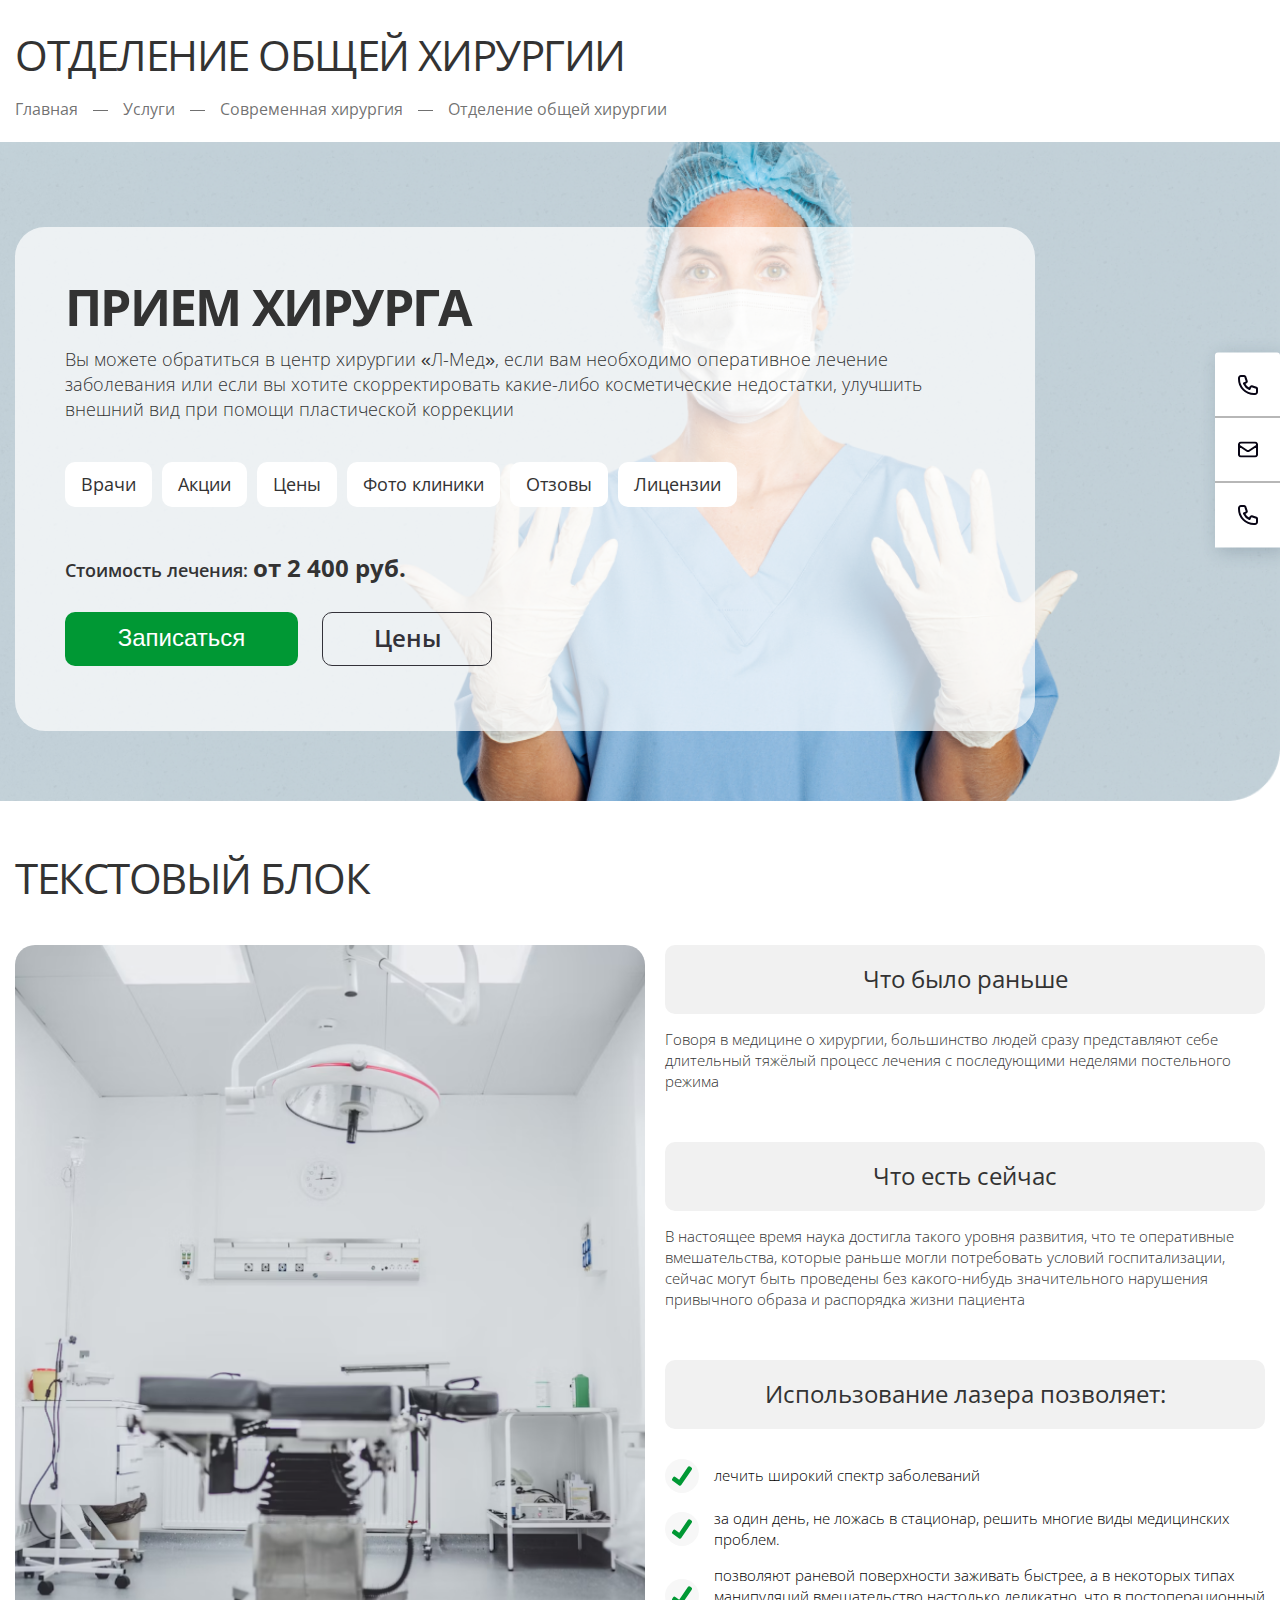
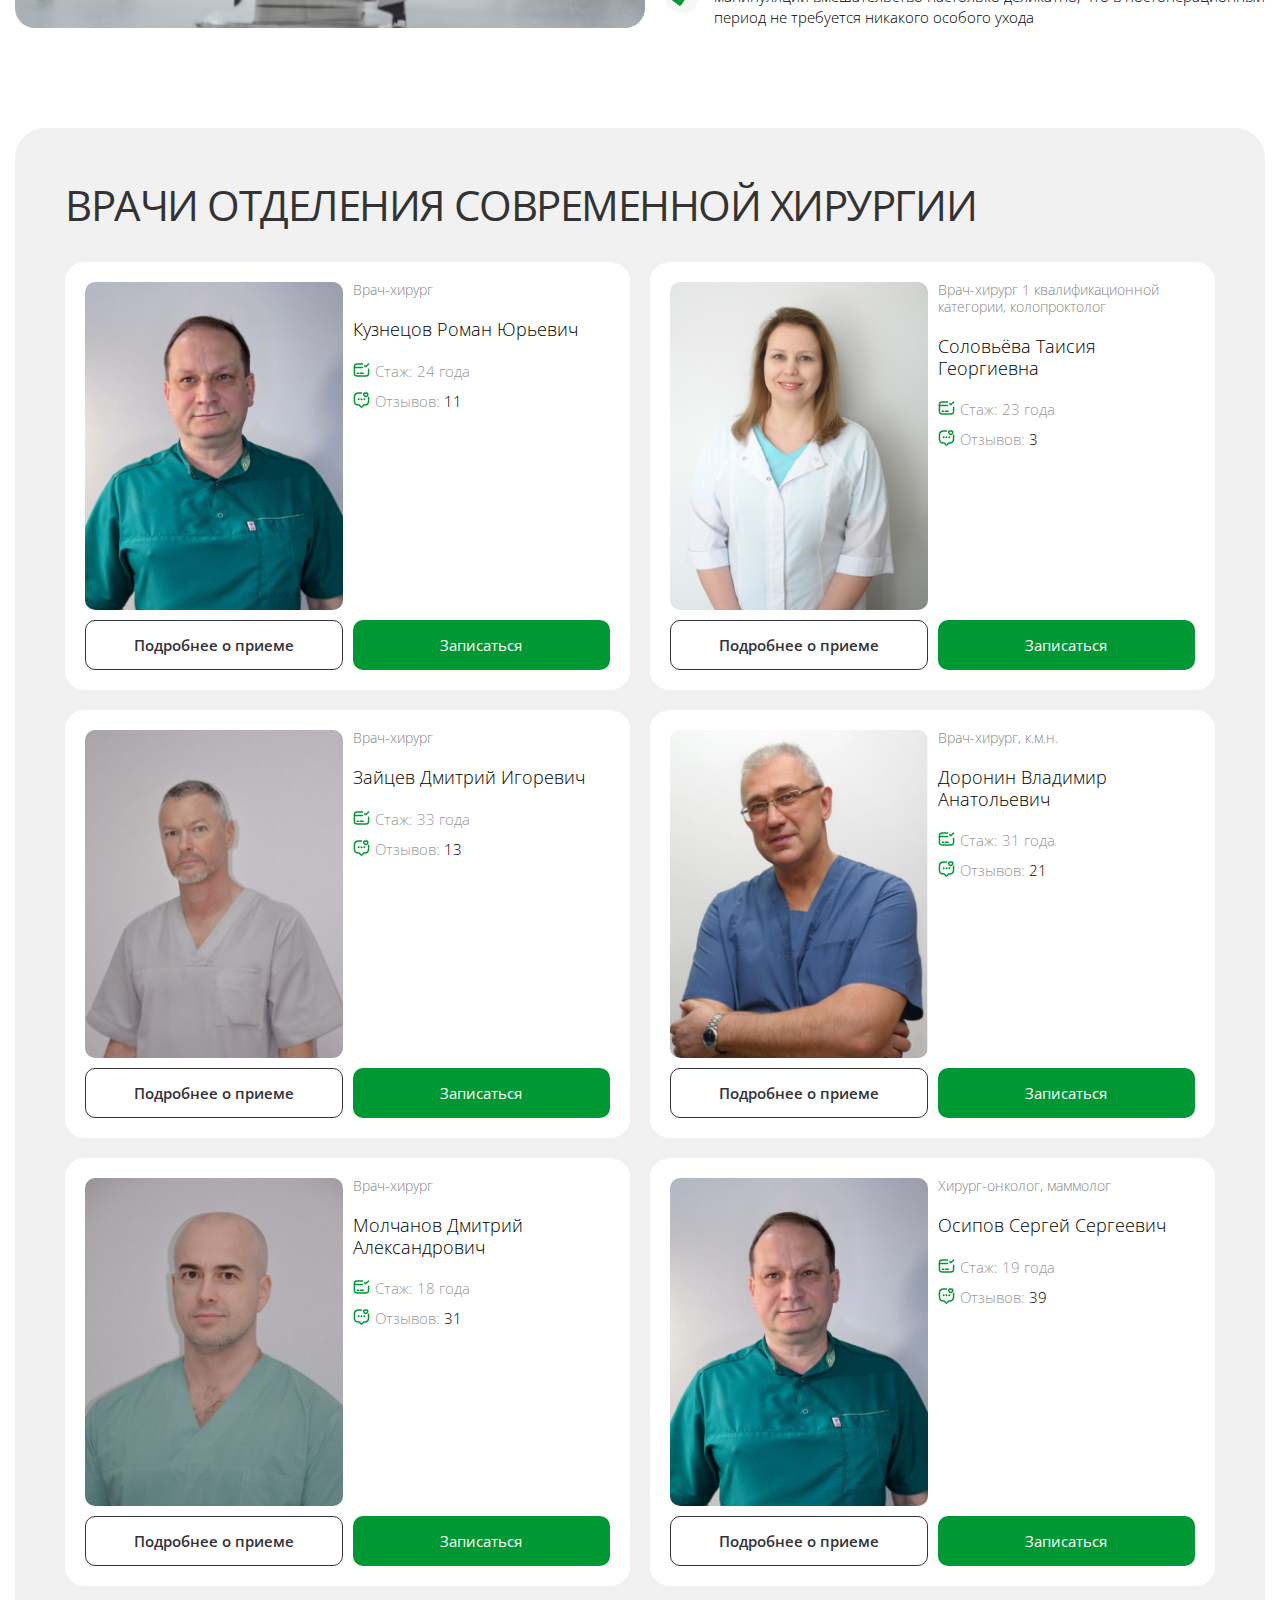
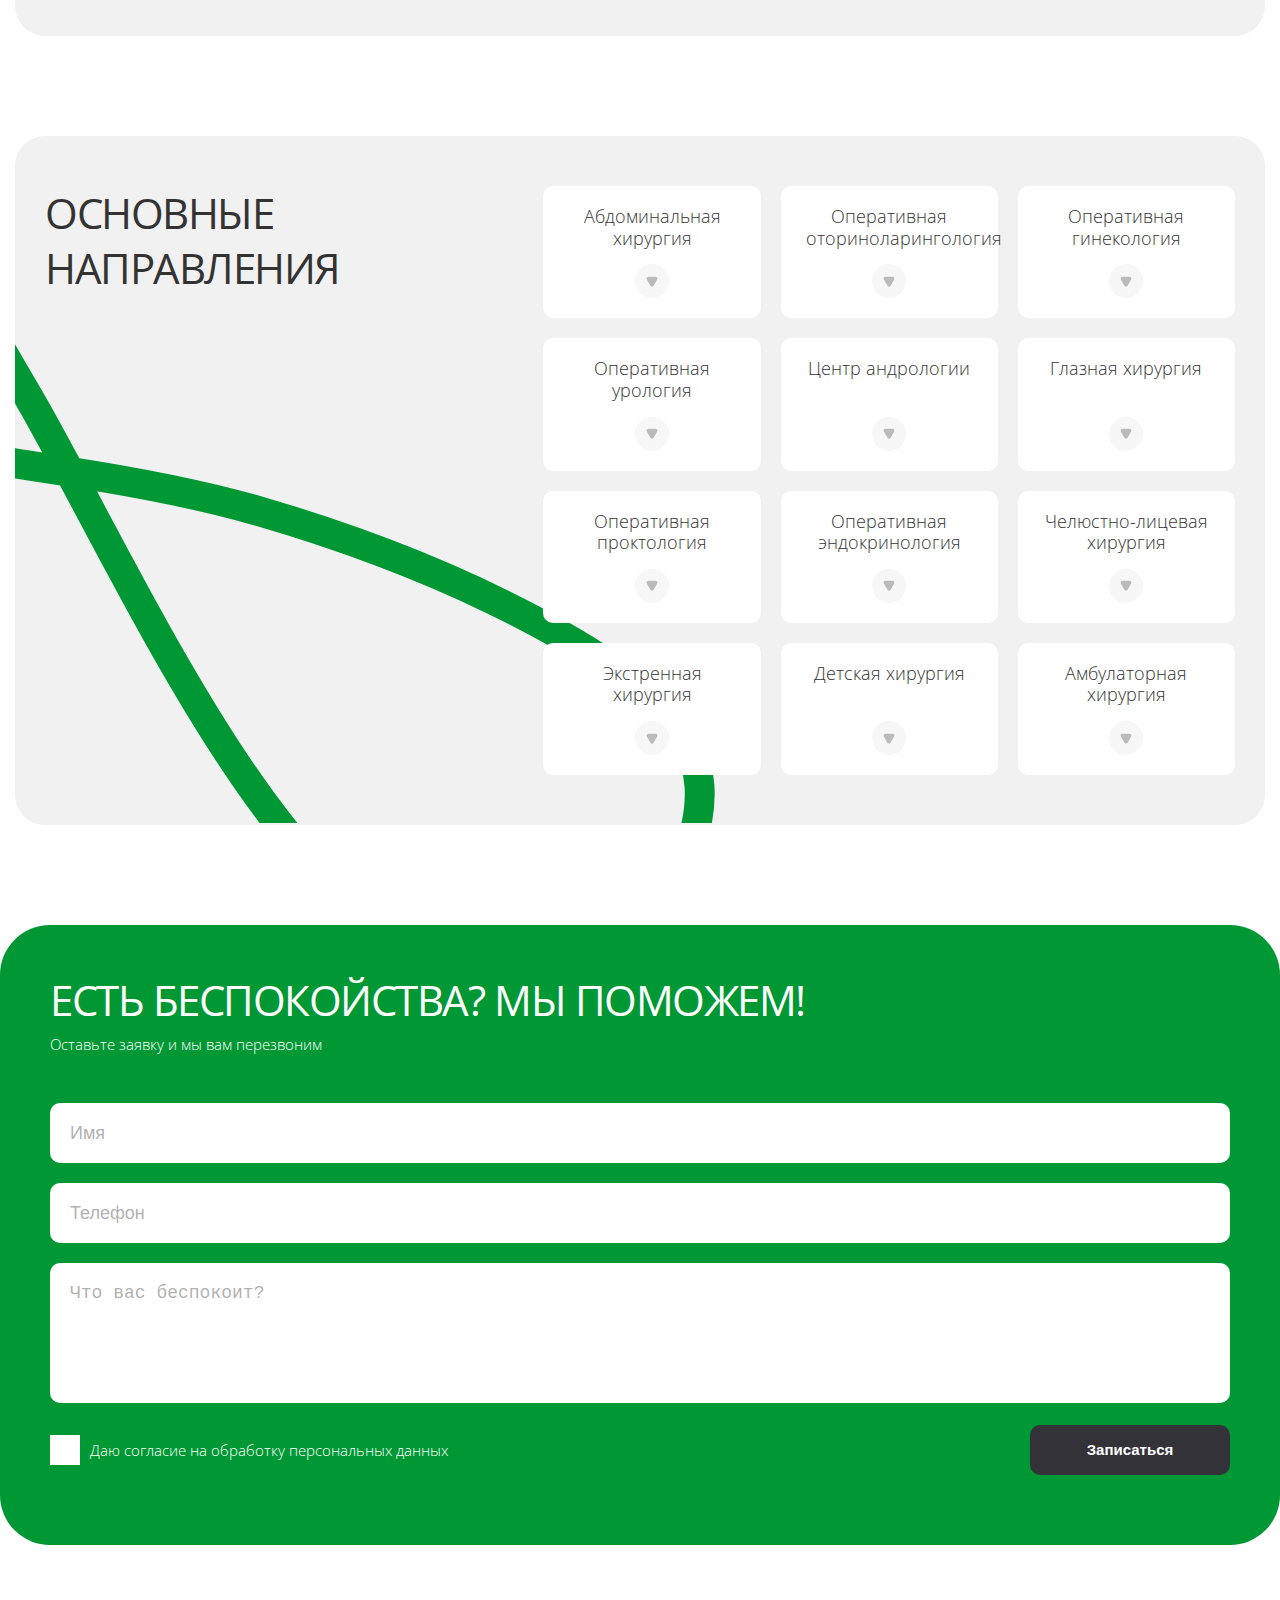
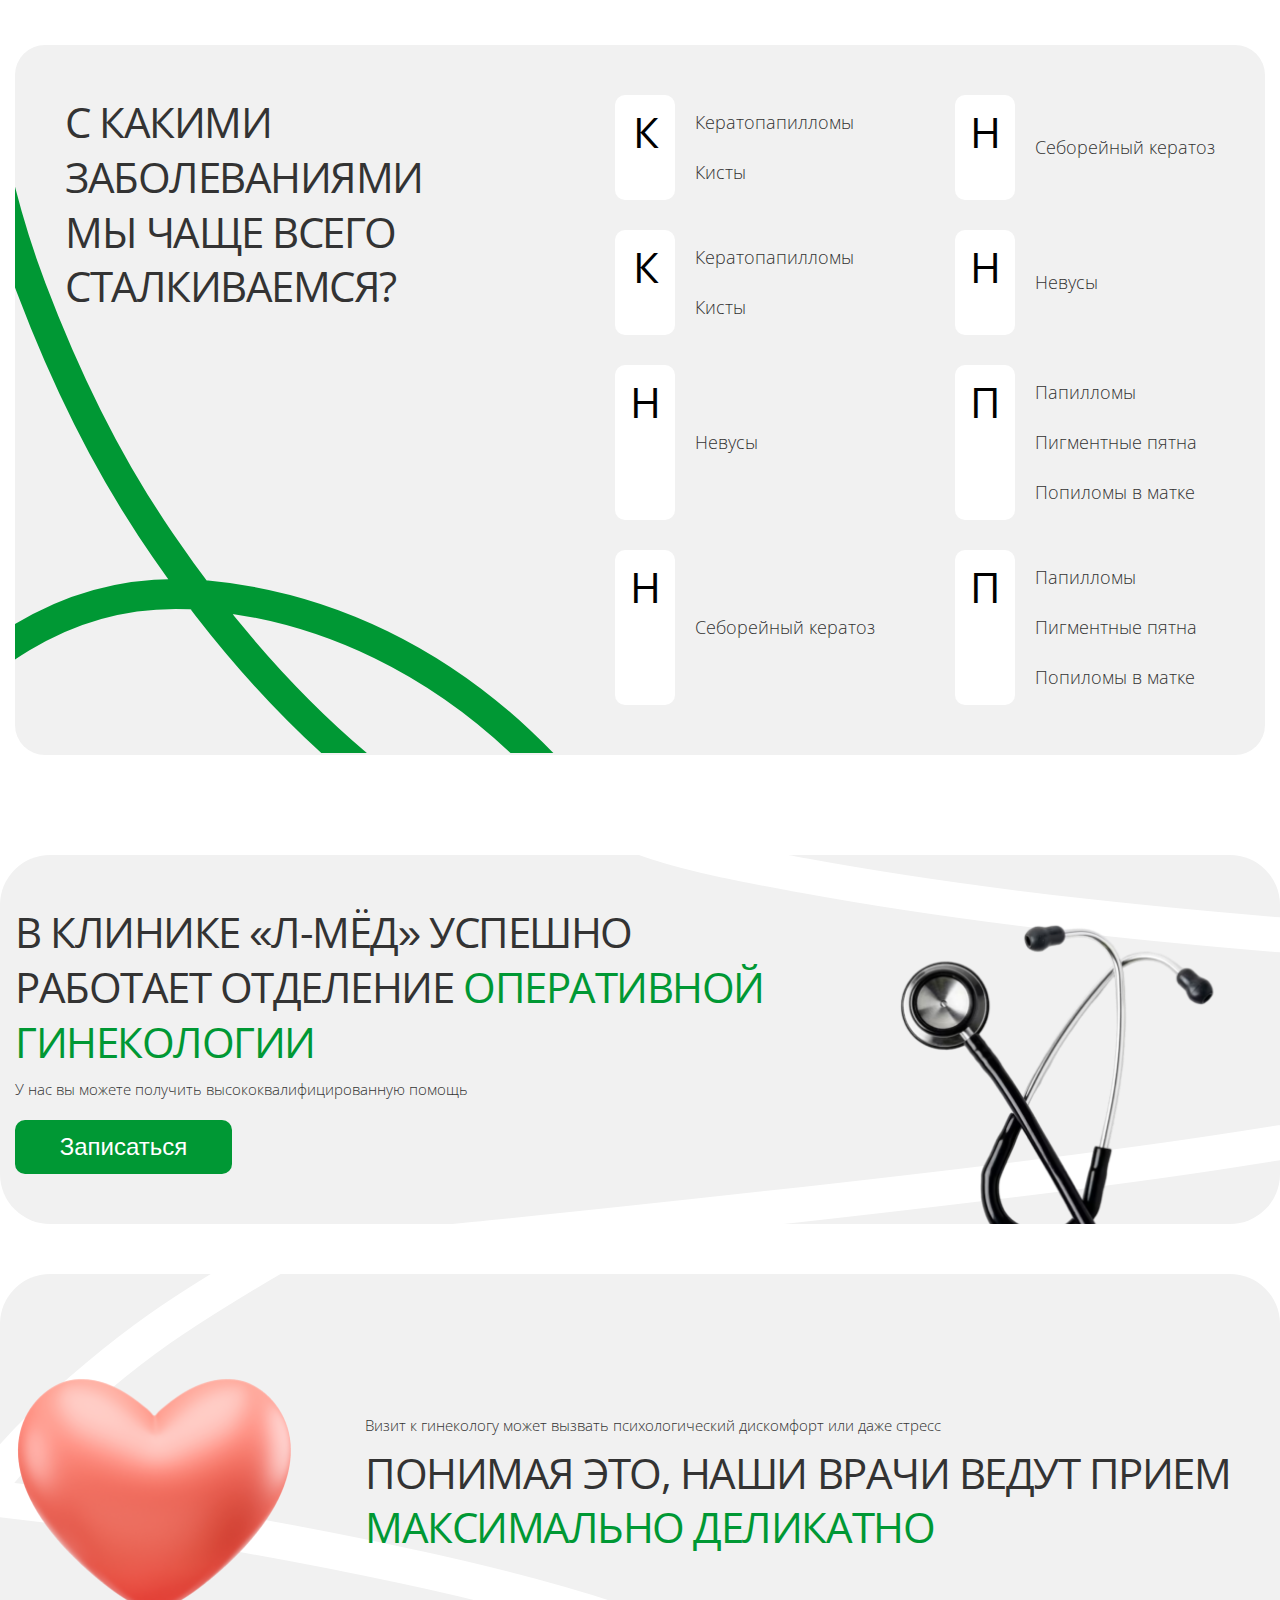
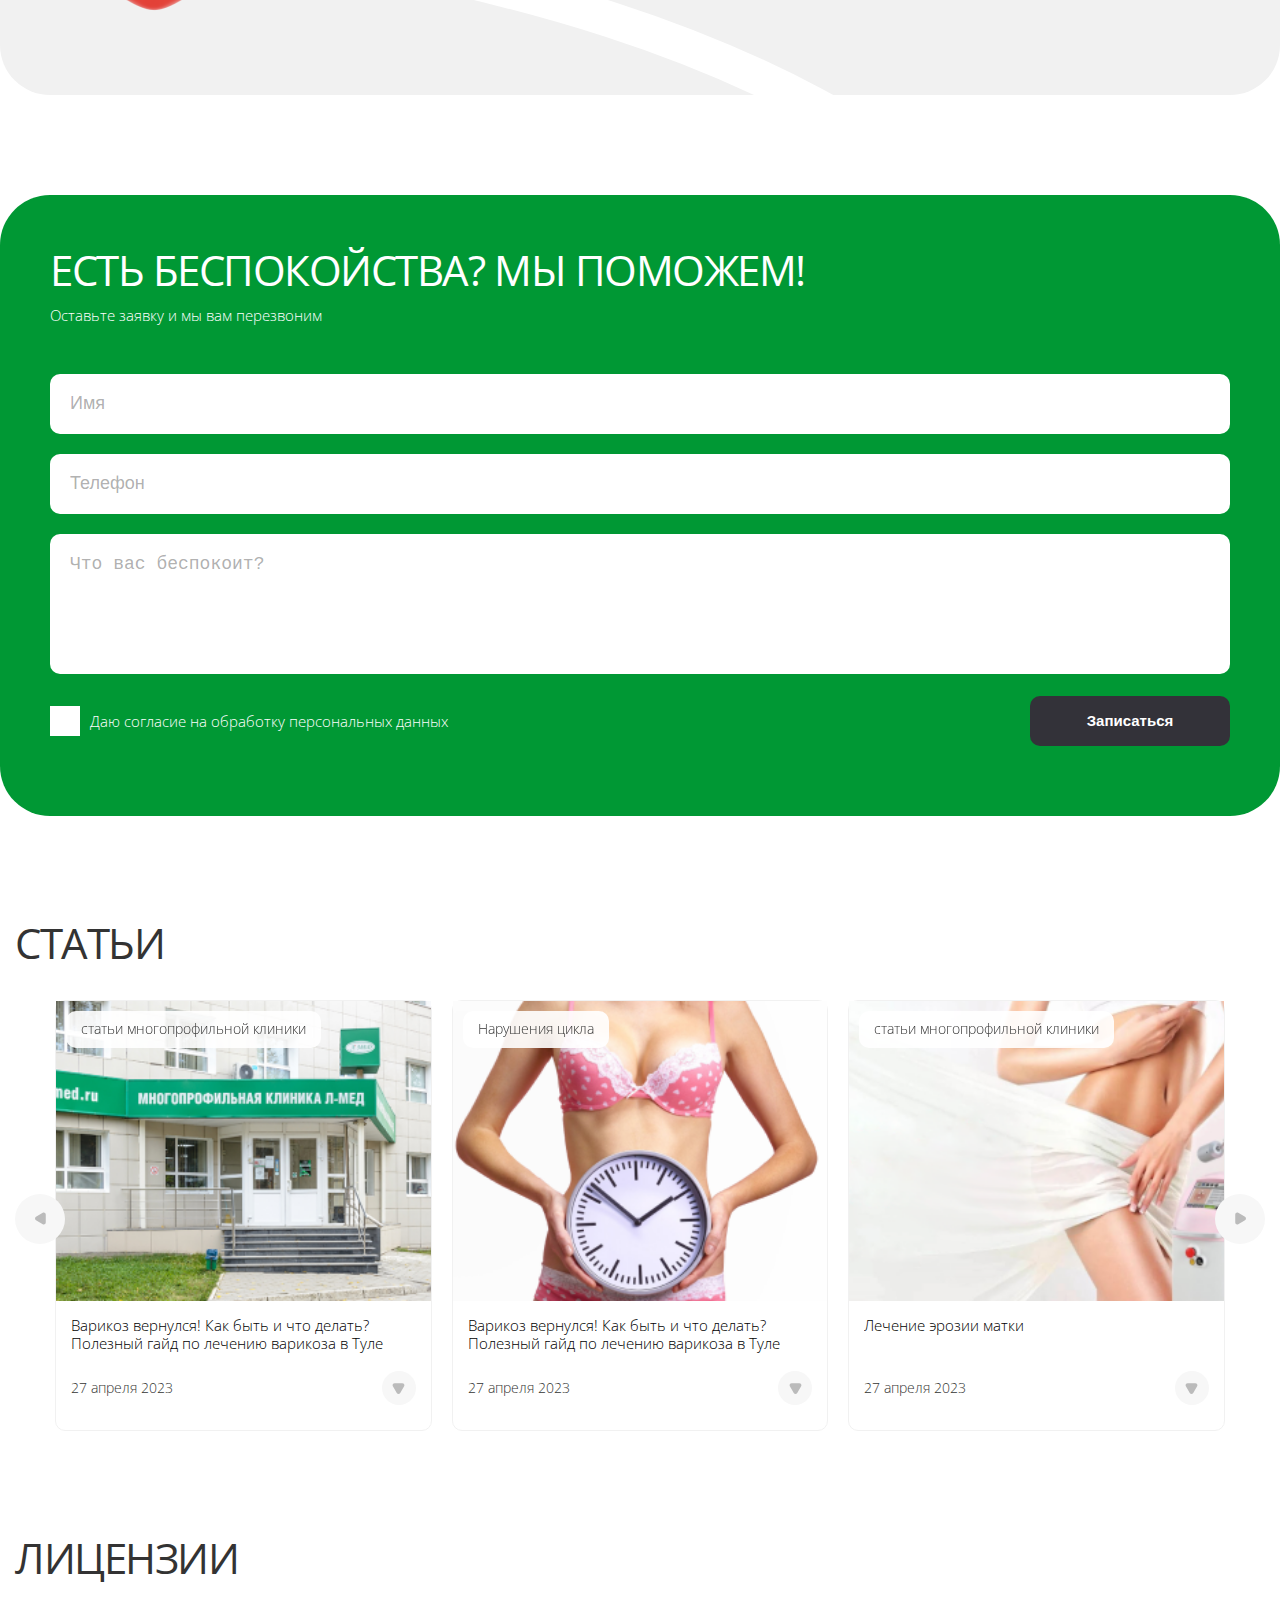
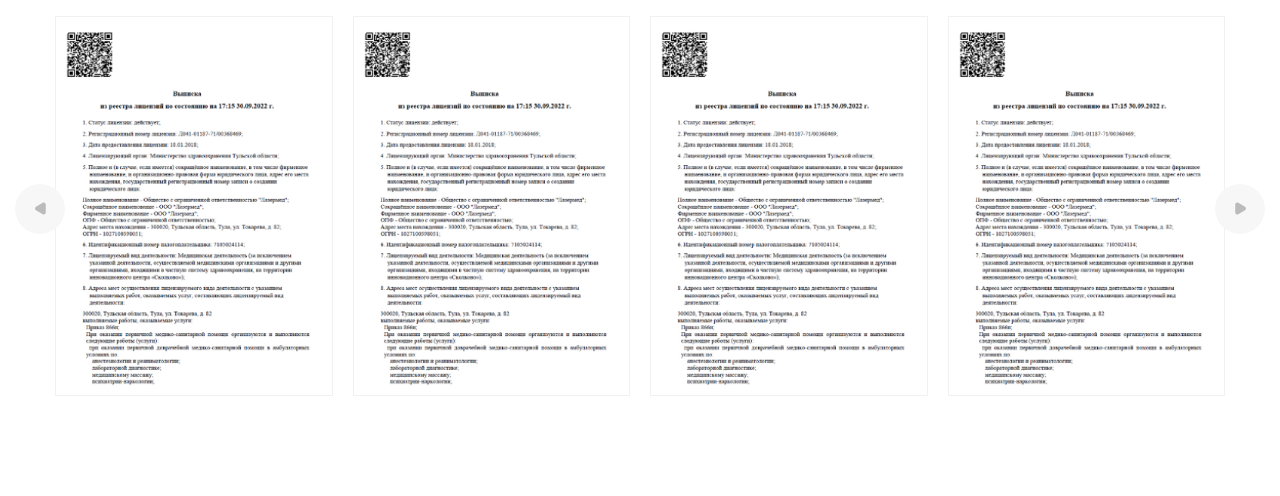
==== doctors.html @ 272785a9 "first commit" ====
<!DOCTYPE html>
<html lang="en">

<head>
	<meta charset="UTF-8">
	<meta name="viewport" content="width=device-width, initial-scale=1.0">
	<meta name="keywords" content="">
	<link rel="stylesheet" href="css/libs.min.css">
	<link rel="stylesheet" href="css/style.min.css">
	<title>Врачи</title>
</head>


<body>

	<div class="wrap">
		<main class="content">
			<section class="page-top">
				<div class="container">
					<div class="page-top__inner">
						<h2 class="page-top__title">Отделение общей хирургии</h2>
						<div class="breadcrumbs">
							<div class="breadcrumbs__items">
								<a href="index.html" class="breadcrumbs__item">
									Главная
									<span></span>
								</a>
								<a href="index.html" class="breadcrumbs__item">
									Услуги
									<span></span>
								</a>
								<a href="index.html" class="breadcrumbs__item">
									Современная хирургия
									<span></span>
								</a>
								<span class="breadcrumbs__item breadcrumbs__item--active">Отделение общей хирургии</span>
							</div>
						</div>
					</div>
				</div>
			</section>
			<section class="service-main service-main3">
				<div class="container">
					<div class="service-main__inner">
						<div class="service-main__desc">
							<h1 class="service-main__title">Прием хирурга</h1>
							<div class="service-main__text">Вы можете обратиться в центр хирургии «Л-Мед», если вам необходимо оперативное лечение заболевания или если вы хотите скорректировать какие-либо косметические недостатки, улучшить внешний вид при помощи пластической коррекции</div>
							<div class="service-main__links">
								<a class="service-main__link" href="">
									<span>Врачи</span>
								</a>
								<a class="service-main__link" href="">
									<span>Акции</span>
								</a>
								<a class="service-main__link" href="">
									<span>Цены</span>
								</a>
								<a class="service-main__link" href="">
									<span>Фото клиники</span>
								</a>
								<a class="service-main__link" href="">
									<span>Отзовы</span>
								</a>
								<a class="service-main__link" href="">
									<span>Лицензии</span>
								</a>
							</div>
							<div class="service-main__price">
								Стоимость лечения:
								<span>от 2 400 руб.</span>
							</div>
							<div class="service-main__btns">
								<button class="service-main__btn btn-green">
									<span>Записаться</span>
								</button>
								<a href="" class="service-main__btn2 btn btn-transparent">
									<span>Цены</span>
								</a>
							</div>
						</div>
					</div>
				</div>
			</section>
			<section class="info2">
				<div class="container">
					<div class="info2__inner">
						<h2 class="info2__title display2">текстовый блок</h2>
						<div class="info2__content">
							<div class="info2__left">
								<div class="info2__img">
									<img src="img/info2-img.png" alt="">
								</div>
							</div>
							<div class="info2__right">
								<div class="info2__items">
									<div class="info2__item">
										<div class="info2__item-subtitle">
											<span>Что было раньше</span>
										</div>
										<div class="info2__item-text">
											<p>Говоря в&nbsp;медицине о&nbsp;хирургии, большинство людей сразу представляют себе длительный тяжёлый процесс лечения с&nbsp;последующими неделями постельного режима</p>
										</div>
									</div>
									<div class="info2__item">
										<div class="info2__item-subtitle">
											<span>Что есть сейчас</span>
										</div>
										<div class="info2__item-text">
											<p>В настоящее время наука достигла такого уровня развития, что те оперативные вмешательства, которые раньше могли потребовать условий госпитализации, сейчас могут быть проведены без какого-нибудь значительного нарушения привычного образа и распорядка жизни пациента</p>
										</div>
									</div>
									<div class="info2__item">
										<div class="info2__item-subtitle">
											<span>Использование лазера позволяет:</span>
										</div>
										<ul class="info2__item-list">
											<li>
												<span>
													<img src="img/check2.svg" alt="">
												</span>
												<span>лечить широкий спектр заболеваний</span>
											</li>
											<li>
												<span>
													<img src="img/check2.svg" alt="">
												</span>
												<span>за один день, не ложась в стационар, решить многие виды медицинских проблем.</span>
											</li>
											<li>
												<span>
													<img src="img/check2.svg" alt="">
												</span>
												<span>позволяют раневой поверхности заживать быстрее, а в некоторых типах манипуляций вмешательство настолько деликатно, что в постоперационный период не требуется никакого особого ухода</span>
											</li>
										</ul>
									</div>
								</div>
							</div>
						</div>
					</div>
				</div>
			</section>
			<section class="doctors">
				<div class="container">
					<div class="doctors__inner">
						<h2 class="doctors__title display2">Врачи отделения современной хирургии</h2>
						<div class="doctors__slider">
							<div class="doctors__swiper swiper mySwiper swiper-initialized swiper-horizontal swiper-pointer-events swiper-backface-hidden">
								<div class="doctors__swiper-wrapper swiper-wrapper" id="swiper-wrapper-e33d2d8ac7b4edd9" aria-live="polite" style="transform: translate3d(0px, 0px, 0px);">
									<div class="doctor-slide swiper-slide swiper-slide-active" role="group" aria-label="1 / 6" style="width: 1500px; margin-right: 20px;">
										<div class="doctor-slide__wrap">
											<div class="doctor-slide__img">
												<img src="img/doctor-img.png" alt="">
											</div>
											<div class="doctor-slide__desc">
												<div class="doctor-slide__post">Врач-хирург</div>
												<div class="doctor-slide__name">Кузнецов Роман Юрьевич</div>
												<div class="doctor-slide__items">
													<div class="doctor-slide__item">
														<div class="doctor-slide__item-icon">
															<img src="img/experience.svg" alt="">
														</div>
														<div class="doctor-slide__item-text">
															Стаж: <span>24 года</span>
														</div>
													</div>
													<div class="doctor-slide__item">
														<div class="doctor-slide__item-icon">
															<img src="img/feedback.svg" alt="">
														</div>
														<div class="doctor-slide__item-text">
															Отзывов: <a href="">11</a>
														</div>
													</div>
												</div>
											</div>
										</div>
										<div class="doctor-slide__btns">
											<a class="doctor-slide__btn btn btn-transparent" href="">
												<span>Подробнее о приеме</span>
											</a>
											<a class="doctor-slide__btn2 btn btn-green" href="">
												<span>Записаться</span>
											</a>
										</div>
									</div>
									<div class="doctor-slide swiper-slide swiper-slide-next" role="group" aria-label="2 / 6" style="width: 1500px; margin-right: 20px;">
										<div class="doctor-slide__wrap">
											<div class="doctor-slide__img">
												<img src="img/doctor-img2.png" alt="">
											</div>
											<div class="doctor-slide__desc">
												<div class="doctor-slide__post">Врач-хирург 1&nbsp;квалификационной категории, колопроктолог</div>
												<div class="doctor-slide__name">Соловьёва Таисия Георгиевна</div>
												<div class="doctor-slide__items">
													<div class="doctor-slide__item">
														<div class="doctor-slide__item-icon">
															<img src="img/experience.svg" alt="">
														</div>
														<div class="doctor-slide__item-text">
															Стаж: <span>23 года</span>
														</div>
													</div>
													<div class="doctor-slide__item">
														<div class="doctor-slide__item-icon">
															<img src="img/feedback.svg" alt="">
														</div>
														<div class="doctor-slide__item-text">
															Отзывов: <a href="">3</a>
														</div>
													</div>
												</div>
											</div>
										</div>
										<div class="doctor-slide__btns">
											<a class="doctor-slide__btn btn btn-transparent" href="">
												<span>Подробнее о приеме</span>
											</a>
											<a class="doctor-slide__btn2 btn btn-green" href="">
												<span>Записаться</span>
											</a>
										</div>
									</div>
									<div class="doctor-slide swiper-slide" role="group" aria-label="3 / 6" style="width: 1500px; margin-right: 20px;">
										<div class="doctor-slide__wrap">
											<div class="doctor-slide__img">
												<img src="img/doctor-img3.png" alt="">
											</div>
											<div class="doctor-slide__desc">
												<div class="doctor-slide__post">Врач-хирург</div>
												<div class="doctor-slide__name">Зайцев Дмитрий Игоревич</div>
												<div class="doctor-slide__items">
													<div class="doctor-slide__item">
														<div class="doctor-slide__item-icon">
															<img src="img/experience.svg" alt="">
														</div>
														<div class="doctor-slide__item-text">
															Стаж: <span>33 года</span>
														</div>
													</div>
													<div class="doctor-slide__item">
														<div class="doctor-slide__item-icon">
															<img src="img/feedback.svg" alt="">
														</div>
														<div class="doctor-slide__item-text">
															Отзывов: <a href="">13</a>
														</div>
													</div>
												</div>
											</div>
										</div>
										<div class="doctor-slide__btns">
											<a class="doctor-slide__btn btn btn-transparent" href="">
												<span>Подробнее о приеме</span>
											</a>
											<a class="doctor-slide__btn2 btn btn-green" href="">
												<span>Записаться</span>
											</a>
										</div>
									</div>
									<div class="doctor-slide swiper-slide" role="group" aria-label="4 / 6" style="width: 1500px; margin-right: 20px;">
										<div class="doctor-slide__wrap">
											<div class="doctor-slide__img">
												<img src="img/doctor-img4.png" alt="">
											</div>
											<div class="doctor-slide__desc">
												<div class="doctor-slide__post">Врач-хирург, к.м.н.</div>
												<div class="doctor-slide__name">Доронин Владимир Анатольевич</div>
												<div class="doctor-slide__items">
													<div class="doctor-slide__item">
														<div class="doctor-slide__item-icon">
															<img src="img/experience.svg" alt="">
														</div>
														<div class="doctor-slide__item-text">
															Стаж: <span>31 года</span>
														</div>
													</div>
													<div class="doctor-slide__item">
														<div class="doctor-slide__item-icon">
															<img src="img/feedback.svg" alt="">
														</div>
														<div class="doctor-slide__item-text">
															Отзывов: <a href="">21</a>
														</div>
													</div>
												</div>
											</div>
										</div>
										<div class="doctor-slide__btns">
											<a class="doctor-slide__btn btn btn-transparent" href="">
												<span>Подробнее о приеме</span>
											</a>
											<a class="doctor-slide__btn2 btn btn-green" href="">
												<span>Записаться</span>
											</a>
										</div>
									</div>
									<div class="doctor-slide swiper-slide" role="group" aria-label="5 / 6" style="width: 1500px; margin-right: 20px;">
										<div class="doctor-slide__wrap">
											<div class="doctor-slide__img">
												<img src="img/doctor-img5.png" alt="">
											</div>
											<div class="doctor-slide__desc">
												<div class="doctor-slide__post">Врач-хирург</div>
												<div class="doctor-slide__name">Молчанов Дмитрий Александрович</div>
												<div class="doctor-slide__items">
													<div class="doctor-slide__item">
														<div class="doctor-slide__item-icon">
															<img src="img/experience.svg" alt="">
														</div>
														<div class="doctor-slide__item-text">
															Стаж: <span>18 года</span>
														</div>
													</div>
													<div class="doctor-slide__item">
														<div class="doctor-slide__item-icon">
															<img src="img/feedback.svg" alt="">
														</div>
														<div class="doctor-slide__item-text">
															Отзывов: <a href="">31</a>
														</div>
													</div>
												</div>
											</div>
										</div>
										<div class="doctor-slide__btns">
											<a class="doctor-slide__btn btn btn-transparent" href="">
												<span>Подробнее о приеме</span>
											</a>
											<a class="doctor-slide__btn2 btn btn-green" href="">
												<span>Записаться</span>
											</a>
										</div>
									</div>
									<div class="doctor-slide swiper-slide" role="group" aria-label="6 / 6" style="width: 1500px; margin-right: 20px;">
										<div class="doctor-slide__wrap">
											<div class="doctor-slide__img">
												<img src="img/doctor-img.png" alt="">
											</div>
											<div class="doctor-slide__desc">
												<div class="doctor-slide__post">Хирург-онколог, маммолог</div>
												<div class="doctor-slide__name">Осипов Сергей Сергеевич</div>
												<div class="doctor-slide__items">
													<div class="doctor-slide__item">
														<div class="doctor-slide__item-icon">
															<img src="img/experience.svg" alt="">
														</div>
														<div class="doctor-slide__item-text">
															Стаж: <span>19 года</span>
														</div>
													</div>
													<div class="doctor-slide__item">
														<div class="doctor-slide__item-icon">
															<img src="img/feedback.svg" alt="">
														</div>
														<div class="doctor-slide__item-text">
															Отзывов: <a href="">39</a>
														</div>
													</div>
												</div>
											</div>
										</div>
										<div class="doctor-slide__btns">
											<a class="doctor-slide__btn btn btn-transparent" href="">
												<span>Подробнее о приеме</span>
											</a>
											<a class="doctor-slide__btn2 btn btn-green" href="">
												<span>Записаться</span>
											</a>
										</div>
									</div>
								</div>
								<span class="swiper-notification" aria-live="assertive" aria-atomic="true"></span></div>
							<div class="doctors__slider-nav">
								<div class="doctors__slider-btns">
									<div class="swiper-button-prev swiper-button-disabled" tabindex="-1" role="button" aria-label="Previous slide" aria-controls="swiper-wrapper-e33d2d8ac7b4edd9" aria-disabled="true">
										<svg width="11" height="13" viewBox="0 0 11 13" fill="none" xmlns="http://www.w3.org/2000/svg">
											<path d="M0.999998 8.23205C-0.333335 7.46225 -0.333334 5.53775 0.999999 4.76795L7.75 0.870834C9.08333 0.101034 10.75 1.06328 10.75 2.60289L10.75 10.3971C10.75 11.9367 9.08333 12.899 7.75 12.1292L0.999998 8.23205Z" fill="#BBBBBB"></path>
										</svg>
									</div>
									<div class="swiper-button-next" tabindex="0" role="button" aria-label="Next slide" aria-controls="swiper-wrapper-e33d2d8ac7b4edd9" aria-disabled="false">
										<svg width="11" height="13" viewBox="0 0 11 13" fill="none" xmlns="http://www.w3.org/2000/svg">
											<path d="M10 4.76795C11.3333 5.53775 11.3333 7.46225 10 8.23205L3.25 12.1292C1.91666 12.899 0.249999 11.9367 0.249999 10.3971L0.25 2.60288C0.25 1.06328 1.91667 0.101034 3.25 0.870834L10 4.76795Z" fill="#BBBBBB"></path>
										</svg>
									</div>
								</div>
								<div class="swiper-pagination swiper-pagination-clickable swiper-pagination-bullets swiper-pagination-horizontal"><span class="swiper-pagination-bullet swiper-pagination-bullet-active" tabindex="0" role="button" aria-label="Go to slide 1" aria-current="true"></span><span class="swiper-pagination-bullet" tabindex="0" role="button" aria-label="Go to slide 2"></span><span class="swiper-pagination-bullet" tabindex="0" role="button" aria-label="Go to slide 3"></span><span class="swiper-pagination-bullet" tabindex="0" role="button" aria-label="Go to slide 4"></span><span class="swiper-pagination-bullet" tabindex="0" role="button" aria-label="Go to slide 5"></span><span class="swiper-pagination-bullet" tabindex="0" role="button" aria-label="Go to slide 6"></span></div>
							</div>
						</div>
					</div>
				</div>
			</section>
			<section class="directions">
				<div class="container">
					<div class="directions__inner">
						<div class="directions__img">
							<img src="img/lines.svg" alt="">
						</div>
						<div class="directions__content">
							<div class="directions__left">
								<h2 class="directions__title display2">Основные направления</h2>
							</div>
							<div class="directions__right">
								<div class="directions__cards">
									<a href="" class="direction-card">
										<div class="direction-card__title">Абдоминальная хирургия</div>
										<div class="direction-card__icon">
											<svg width="13" height="11" viewBox="0 0 13 11" fill="none" xmlns="http://www.w3.org/2000/svg">
												<path d="M8.23205 10C7.46225 11.3333 5.53775 11.3333 4.76795 10L0.870835 3.25C0.101035 1.91666 1.06329 0.249999 2.60289 0.249999L10.3971 0.25C11.9367 0.25 12.899 1.91667 12.1292 3.25L8.23205 10Z" fill="#BBBBBB"></path>
											</svg>
										</div>
									</a>
									<a href="" class="direction-card">
										<div class="direction-card__title">Оперативная оториноларингология</div>
										<div class="direction-card__icon">
											<svg width="13" height="11" viewBox="0 0 13 11" fill="none" xmlns="http://www.w3.org/2000/svg">
												<path d="M8.23205 10C7.46225 11.3333 5.53775 11.3333 4.76795 10L0.870835 3.25C0.101035 1.91666 1.06329 0.249999 2.60289 0.249999L10.3971 0.25C11.9367 0.25 12.899 1.91667 12.1292 3.25L8.23205 10Z" fill="#BBBBBB"></path>
											</svg>
										</div>
									</a>
									<a href="" class="direction-card">
										<div class="direction-card__title">Оперативная гинекология</div>
										<div class="direction-card__icon">
											<svg width="13" height="11" viewBox="0 0 13 11" fill="none" xmlns="http://www.w3.org/2000/svg">
												<path d="M8.23205 10C7.46225 11.3333 5.53775 11.3333 4.76795 10L0.870835 3.25C0.101035 1.91666 1.06329 0.249999 2.60289 0.249999L10.3971 0.25C11.9367 0.25 12.899 1.91667 12.1292 3.25L8.23205 10Z" fill="#BBBBBB"></path>
											</svg>
										</div>
									</a>
									<a href="" class="direction-card">
										<div class="direction-card__title">Оперативная урология</div>
										<div class="direction-card__icon">
											<svg width="13" height="11" viewBox="0 0 13 11" fill="none" xmlns="http://www.w3.org/2000/svg">
												<path d="M8.23205 10C7.46225 11.3333 5.53775 11.3333 4.76795 10L0.870835 3.25C0.101035 1.91666 1.06329 0.249999 2.60289 0.249999L10.3971 0.25C11.9367 0.25 12.899 1.91667 12.1292 3.25L8.23205 10Z" fill="#BBBBBB"></path>
											</svg>
										</div>
									</a>
									<a href="" class="direction-card">
										<div class="direction-card__title">Центр андрологии</div>
										<div class="direction-card__icon">
											<svg width="13" height="11" viewBox="0 0 13 11" fill="none" xmlns="http://www.w3.org/2000/svg">
												<path d="M8.23205 10C7.46225 11.3333 5.53775 11.3333 4.76795 10L0.870835 3.25C0.101035 1.91666 1.06329 0.249999 2.60289 0.249999L10.3971 0.25C11.9367 0.25 12.899 1.91667 12.1292 3.25L8.23205 10Z" fill="#BBBBBB"></path>
											</svg>
										</div>
									</a>
									<a href="" class="direction-card">
										<div class="direction-card__title">Глазная хирургия</div>
										<div class="direction-card__icon">
											<svg width="13" height="11" viewBox="0 0 13 11" fill="none" xmlns="http://www.w3.org/2000/svg">
												<path d="M8.23205 10C7.46225 11.3333 5.53775 11.3333 4.76795 10L0.870835 3.25C0.101035 1.91666 1.06329 0.249999 2.60289 0.249999L10.3971 0.25C11.9367 0.25 12.899 1.91667 12.1292 3.25L8.23205 10Z" fill="#BBBBBB"></path>
											</svg>
										</div>
									</a>
									<a href="" class="direction-card">
										<div class="direction-card__title">Оперативная проктология</div>
										<div class="direction-card__icon">
											<svg width="13" height="11" viewBox="0 0 13 11" fill="none" xmlns="http://www.w3.org/2000/svg">
												<path d="M8.23205 10C7.46225 11.3333 5.53775 11.3333 4.76795 10L0.870835 3.25C0.101035 1.91666 1.06329 0.249999 2.60289 0.249999L10.3971 0.25C11.9367 0.25 12.899 1.91667 12.1292 3.25L8.23205 10Z" fill="#BBBBBB"></path>
											</svg>
										</div>
									</a>
									<a href="" class="direction-card">
										<div class="direction-card__title">Оперативная эндокринология</div>
										<div class="direction-card__icon">
											<svg width="13" height="11" viewBox="0 0 13 11" fill="none" xmlns="http://www.w3.org/2000/svg">
												<path d="M8.23205 10C7.46225 11.3333 5.53775 11.3333 4.76795 10L0.870835 3.25C0.101035 1.91666 1.06329 0.249999 2.60289 0.249999L10.3971 0.25C11.9367 0.25 12.899 1.91667 12.1292 3.25L8.23205 10Z" fill="#BBBBBB"></path>
											</svg>
										</div>
									</a>
									<a href="" class="direction-card">
										<div class="direction-card__title">Челюстно-лицевая хирургия</div>
										<div class="direction-card__icon">
											<svg width="13" height="11" viewBox="0 0 13 11" fill="none" xmlns="http://www.w3.org/2000/svg">
												<path d="M8.23205 10C7.46225 11.3333 5.53775 11.3333 4.76795 10L0.870835 3.25C0.101035 1.91666 1.06329 0.249999 2.60289 0.249999L10.3971 0.25C11.9367 0.25 12.899 1.91667 12.1292 3.25L8.23205 10Z" fill="#BBBBBB"></path>
											</svg>
										</div>
									</a>
									<a href="" class="direction-card">
										<div class="direction-card__title">Экстренная хирургия</div>
										<div class="direction-card__icon">
											<svg width="13" height="11" viewBox="0 0 13 11" fill="none" xmlns="http://www.w3.org/2000/svg">
												<path d="M8.23205 10C7.46225 11.3333 5.53775 11.3333 4.76795 10L0.870835 3.25C0.101035 1.91666 1.06329 0.249999 2.60289 0.249999L10.3971 0.25C11.9367 0.25 12.899 1.91667 12.1292 3.25L8.23205 10Z" fill="#BBBBBB"></path>
											</svg>
										</div>
									</a>
									<a href="" class="direction-card">
										<div class="direction-card__title">Детская хирургия</div>
										<div class="direction-card__icon">
											<svg width="13" height="11" viewBox="0 0 13 11" fill="none" xmlns="http://www.w3.org/2000/svg">
												<path d="M8.23205 10C7.46225 11.3333 5.53775 11.3333 4.76795 10L0.870835 3.25C0.101035 1.91666 1.06329 0.249999 2.60289 0.249999L10.3971 0.25C11.9367 0.25 12.899 1.91667 12.1292 3.25L8.23205 10Z" fill="#BBBBBB"></path>
											</svg>
										</div>
									</a>
									<a href="" class="direction-card">
										<div class="direction-card__title">Амбулаторная хирургия</div>
										<div class="direction-card__icon">
											<svg width="13" height="11" viewBox="0 0 13 11" fill="none" xmlns="http://www.w3.org/2000/svg">
												<path d="M8.23205 10C7.46225 11.3333 5.53775 11.3333 4.76795 10L0.870835 3.25C0.101035 1.91666 1.06329 0.249999 2.60289 0.249999L10.3971 0.25C11.9367 0.25 12.899 1.91667 12.1292 3.25L8.23205 10Z" fill="#BBBBBB"></path>
											</svg>
										</div>
									</a>
								</div>
							</div>
						</div>
					</div>
				</div>
			</section>
			<section class="info doctors-info">
				<div class="info__wrap">
					<div class="info__form-wrap">
						<h2 class="info__form-title">Есть беспокойства? мы поможем!</h2>
						<div class="info__form-text">Оставьте заявку и мы вам перезвоним</div>
						<form class="info__form">
							<div class="info__form-grid">
								<fieldset class="info__form-group">
									<input type="text" placeholder="Имя">
								</fieldset>
								<fieldset class="info__form-group">
									<input type="tel" placeholder="Телефон">
								</fieldset>
								<fieldset class="info__form-group">
									<textarea placeholder="Что вас беспокоит?"></textarea>
								</fieldset>
								<fieldset class="info__form-group">
									<div class="info__form-info">
										<div class="info__form-processing">
											<input type="checkbox">
											<label>Даю согласие на обработку <a href="">персональных данных</a></label>
										</div>
										<button class="info__form-btn">
											<span>Записаться</span>
										</button>
									</div>
								</fieldset>
							</div>
						</form>
					</div>
					<div class="info__img">
						<img src="img/info-img.png" alt="">
					</div>
				</div>
			</section>
			<section class="diseases">
				<div class="container">
					<div class="diseases__inner">
						<div class="diseases__img">
							<img src="img/lines4.svg" alt="">
						</div>
						<div class="diseases__content">
							<div class="diseases__left">
								<h2 class="diseases__title display2">С&nbsp;какими заболеваниями <br> мы&nbsp;чаще всего сталкиваемся?</h2>
							</div>
							<div class="diseases__right">
								<div class="diseases__cards">
									<div class="diseases-card">
										<div class="diseases-card__icon">
											К
										</div>
										<div class="diseases-card__desc">
											<a href="" class="diseases-card__link">
												<div class="diseases-card__link-icon">
													<svg width="11" height="13" viewBox="0 0 11 13" fill="none" xmlns="http://www.w3.org/2000/svg">
														<path d="M10 4.76795C11.3333 5.53775 11.3333 7.46225 10 8.23205L3.25 12.1292C1.91666 12.899 0.249999 11.9367 0.249999 10.3971L0.25 2.60288C0.25 1.06328 1.91667 0.101034 3.25 0.870834L10 4.76795Z" fill="#009834"></path>
													</svg>
												</div>
												<div class="diseases-card__link-text">Кератопапилломы</div>
											</a>
											<a href="" class="diseases-card__link">
												<div class="diseases-card__link-icon">
													<svg width="11" height="13" viewBox="0 0 11 13" fill="none" xmlns="http://www.w3.org/2000/svg">
														<path d="M10 4.76795C11.3333 5.53775 11.3333 7.46225 10 8.23205L3.25 12.1292C1.91666 12.899 0.249999 11.9367 0.249999 10.3971L0.25 2.60288C0.25 1.06328 1.91667 0.101034 3.25 0.870834L10 4.76795Z" fill="#009834"></path>
													</svg>
												</div>
												<div class="diseases-card__link-text">Кисты</div>
											</a>
										</div>
									</div>
									<div class="diseases-card">
										<div class="diseases-card__icon">
											Н
										</div>
										<div class="diseases-card__desc">
											<a href="" class="diseases-card__link">
												<div class="diseases-card__link-icon">
													<svg width="11" height="13" viewBox="0 0 11 13" fill="none" xmlns="http://www.w3.org/2000/svg">
														<path d="M10 4.76795C11.3333 5.53775 11.3333 7.46225 10 8.23205L3.25 12.1292C1.91666 12.899 0.249999 11.9367 0.249999 10.3971L0.25 2.60288C0.25 1.06328 1.91667 0.101034 3.25 0.870834L10 4.76795Z" fill="#009834"></path>
													</svg>
												</div>
												<div class="diseases-card__link-text">Себорейный кератоз</div>
											</a>
										</div>
									</div>
									<div class="diseases-card">
										<div class="diseases-card__icon">
											К
										</div>
										<div class="diseases-card__desc">
											<a href="" class="diseases-card__link">
												<div class="diseases-card__link-icon">
													<svg width="11" height="13" viewBox="0 0 11 13" fill="none" xmlns="http://www.w3.org/2000/svg">
														<path d="M10 4.76795C11.3333 5.53775 11.3333 7.46225 10 8.23205L3.25 12.1292C1.91666 12.899 0.249999 11.9367 0.249999 10.3971L0.25 2.60288C0.25 1.06328 1.91667 0.101034 3.25 0.870834L10 4.76795Z" fill="#009834"></path>
													</svg>
												</div>
												<div class="diseases-card__link-text">Кератопапилломы</div>
											</a>
											<a href="" class="diseases-card__link">
												<div class="diseases-card__link-icon">
													<svg width="11" height="13" viewBox="0 0 11 13" fill="none" xmlns="http://www.w3.org/2000/svg">
														<path d="M10 4.76795C11.3333 5.53775 11.3333 7.46225 10 8.23205L3.25 12.1292C1.91666 12.899 0.249999 11.9367 0.249999 10.3971L0.25 2.60288C0.25 1.06328 1.91667 0.101034 3.25 0.870834L10 4.76795Z" fill="#009834"></path>
													</svg>
												</div>
												<div class="diseases-card__link-text">Кисты</div>
											</a>
										</div>
									</div>
									<div class="diseases-card">
										<div class="diseases-card__icon">
											Н
										</div>
										<div class="diseases-card__desc">
											<a href="" class="diseases-card__link">
												<div class="diseases-card__link-icon">
													<svg width="11" height="13" viewBox="0 0 11 13" fill="none" xmlns="http://www.w3.org/2000/svg">
														<path d="M10 4.76795C11.3333 5.53775 11.3333 7.46225 10 8.23205L3.25 12.1292C1.91666 12.899 0.249999 11.9367 0.249999 10.3971L0.25 2.60288C0.25 1.06328 1.91667 0.101034 3.25 0.870834L10 4.76795Z" fill="#009834"></path>
													</svg>
												</div>
												<div class="diseases-card__link-text">Невусы</div>
											</a>
										</div>
									</div>
									<div class="diseases-card">
										<div class="diseases-card__icon">
											Н
										</div>
										<div class="diseases-card__desc">
											<a href="" class="diseases-card__link">
												<div class="diseases-card__link-icon">
													<svg width="11" height="13" viewBox="0 0 11 13" fill="none" xmlns="http://www.w3.org/2000/svg">
														<path d="M10 4.76795C11.3333 5.53775 11.3333 7.46225 10 8.23205L3.25 12.1292C1.91666 12.899 0.249999 11.9367 0.249999 10.3971L0.25 2.60288C0.25 1.06328 1.91667 0.101034 3.25 0.870834L10 4.76795Z" fill="#009834"></path>
													</svg>
												</div>
												<div class="diseases-card__link-text">Невусы</div>
											</a>
										</div>
									</div>
									<div class="diseases-card">
										<div class="diseases-card__icon">
											П
										</div>
										<div class="diseases-card__desc">
											<a href="" class="diseases-card__link">
												<div class="diseases-card__link-icon">
													<svg width="11" height="13" viewBox="0 0 11 13" fill="none" xmlns="http://www.w3.org/2000/svg">
														<path d="M10 4.76795C11.3333 5.53775 11.3333 7.46225 10 8.23205L3.25 12.1292C1.91666 12.899 0.249999 11.9367 0.249999 10.3971L0.25 2.60288C0.25 1.06328 1.91667 0.101034 3.25 0.870834L10 4.76795Z" fill="#009834"></path>
													</svg>
												</div>
												<div class="diseases-card__link-text">Папилломы</div>
											</a>
											<a href="" class="diseases-card__link">
												<div class="diseases-card__link-icon">
													<svg width="11" height="13" viewBox="0 0 11 13" fill="none" xmlns="http://www.w3.org/2000/svg">
														<path d="M10 4.76795C11.3333 5.53775 11.3333 7.46225 10 8.23205L3.25 12.1292C1.91666 12.899 0.249999 11.9367 0.249999 10.3971L0.25 2.60288C0.25 1.06328 1.91667 0.101034 3.25 0.870834L10 4.76795Z" fill="#009834"></path>
													</svg>
												</div>
												<div class="diseases-card__link-text">Пигментные пятна</div>
											</a>
											<a href="" class="diseases-card__link">
												<div class="diseases-card__link-icon">
													<svg width="11" height="13" viewBox="0 0 11 13" fill="none" xmlns="http://www.w3.org/2000/svg">
														<path d="M10 4.76795C11.3333 5.53775 11.3333 7.46225 10 8.23205L3.25 12.1292C1.91666 12.899 0.249999 11.9367 0.249999 10.3971L0.25 2.60288C0.25 1.06328 1.91667 0.101034 3.25 0.870834L10 4.76795Z" fill="#009834"></path>
													</svg>
												</div>
												<div class="diseases-card__link-text">Попиломы в&nbsp;матке</div>
											</a>
										</div>
									</div>
									<div class="diseases-card">
										<div class="diseases-card__icon">
											Н
										</div>
										<div class="diseases-card__desc">
											<a href="" class="diseases-card__link">
												<div class="diseases-card__link-icon">
													<svg width="11" height="13" viewBox="0 0 11 13" fill="none" xmlns="http://www.w3.org/2000/svg">
														<path d="M10 4.76795C11.3333 5.53775 11.3333 7.46225 10 8.23205L3.25 12.1292C1.91666 12.899 0.249999 11.9367 0.249999 10.3971L0.25 2.60288C0.25 1.06328 1.91667 0.101034 3.25 0.870834L10 4.76795Z" fill="#009834"></path>
													</svg>
												</div>
												<div class="diseases-card__link-text">Себорейный кератоз</div>
											</a>
										</div>
									</div>
									<div class="diseases-card">
										<div class="diseases-card__icon">
											П
										</div>
										<div class="diseases-card__desc">
											<a href="" class="diseases-card__link">
												<div class="diseases-card__link-icon">
													<svg width="11" height="13" viewBox="0 0 11 13" fill="none" xmlns="http://www.w3.org/2000/svg">
														<path d="M10 4.76795C11.3333 5.53775 11.3333 7.46225 10 8.23205L3.25 12.1292C1.91666 12.899 0.249999 11.9367 0.249999 10.3971L0.25 2.60288C0.25 1.06328 1.91667 0.101034 3.25 0.870834L10 4.76795Z" fill="#009834"></path>
													</svg>
												</div>
												<div class="diseases-card__link-text">Папилломы</div>
											</a>
											<a href="" class="diseases-card__link">
												<div class="diseases-card__link-icon">
													<svg width="11" height="13" viewBox="0 0 11 13" fill="none" xmlns="http://www.w3.org/2000/svg">
														<path d="M10 4.76795C11.3333 5.53775 11.3333 7.46225 10 8.23205L3.25 12.1292C1.91666 12.899 0.249999 11.9367 0.249999 10.3971L0.25 2.60288C0.25 1.06328 1.91667 0.101034 3.25 0.870834L10 4.76795Z" fill="#009834"></path>
													</svg>
												</div>
												<div class="diseases-card__link-text">Пигментные пятна</div>
											</a>
											<a href="" class="diseases-card__link">
												<div class="diseases-card__link-icon">
													<svg width="11" height="13" viewBox="0 0 11 13" fill="none" xmlns="http://www.w3.org/2000/svg">
														<path d="M10 4.76795C11.3333 5.53775 11.3333 7.46225 10 8.23205L3.25 12.1292C1.91666 12.899 0.249999 11.9367 0.249999 10.3971L0.25 2.60288C0.25 1.06328 1.91667 0.101034 3.25 0.870834L10 4.76795Z" fill="#009834"></path>
													</svg>
												</div>
												<div class="diseases-card__link-text">Попиломы в&nbsp;матке</div>
											</a>
										</div>
									</div>
								</div>
							</div>
						</div>
					</div>
				</div>
			</section>
			<section class="help">
				<div class="help__line">
					<img src="img/lines7.svg" alt="">
				</div>
				<div class="container">
					<div class="help__inner">
						<div class="help__desc">
							<h2 class="help__title display2">В клинике «Л-Мёд» успешно работает отделение <span>оперативной гинекологии</span></h2>
							<div class="help__text">У нас вы можете получить высококвалифицированную помощь</div>
							<button class="help__btn btn btn-green">
								<span>Записаться</span>
							</button>
						</div>
						<div class="help__img">
							<img src="img/help-img.png" alt="">
						</div>
					</div>
				</div>
			</section>
			<section class="visit">
				<div class="visit__line">
					<img src="img/lines8.svg" alt="">
				</div>
				<div class="container">
					<div class="visit__inner">
						<div class="visit__img">
							<img src="img/visit-img.png" alt="">
						</div>
						<div class="visit__desc">
							<div class="visit__text">Визит к гинекологу может  вызвать психологический дискомфорт или даже стресс</div>
							<h2 class="visit__title display2">
								Понимая это, наши врачи ведут прием <span>максимально деликатно</span>
							</h2>
						</div>
					</div>
				</div>
			</section>
			<section class="info disease-info">
				<div class="info__wrap">
					<div class="info__form-wrap">
						<h2 class="info__form-title">Есть беспокойства? мы поможем!</h2>
						<div class="info__form-text">Оставьте заявку и мы вам перезвоним</div>
						<form class="info__form">
							<div class="info__form-grid">
								<fieldset class="info__form-group">
									<input type="text" placeholder="Имя">
								</fieldset>
								<fieldset class="info__form-group">
									<input type="tel" placeholder="Телефон">
								</fieldset>
								<fieldset class="info__form-group">
									<textarea placeholder="Что вас беспокоит?"></textarea>
								</fieldset>
								<fieldset class="info__form-group">
									<div class="info__form-info">
										<div class="info__form-processing">
											<input type="checkbox">
											<label>Даю согласие на обработку <a href="">персональных данных</a></label>
										</div>
										<button class="info__form-btn">
											<span>Записаться</span>
										</button>
									</div>
								</fieldset>
							</div>
						</form>
					</div>
					<div class="info__img">
						<img src="img/info-img.png" alt="">
					</div>
				</div>
			</section>
			<section class="articles">
				<div class="container">
					<div class="articles__inner">
						<h2 class="articles__title display2">Статьи</h2>
						<div class="articles__slider">
							<div class="articles__swiper swiper mySwiper">
								<div class="articles__swiper-wrapper swiper-wrapper">
									<a href="" class="discount-card swiper-slide">
										<div class="discount-card__top">
											<div class="discount-card__img">
												<img src="img/articles-img.png" alt="">
											</div>
											<div class="discount-card__section">
												<span>статьи многопрофильной клиники</span>
											</div>
										</div>
										<div class="discount-card__desc">
											<div class="discount-card__title">Варикоз вернулся! Как быть и что делать? Полезный гайд по лечению варикоза в Туле</div>
											<div class="discount-card__flex">
												<div class="discount-card__date">27 апреля 2023</div>
												<div class="discount-card__btn">
													<svg width="13" height="11" viewBox="0 0 13 11" fill="none" xmlns="http://www.w3.org/2000/svg">
														<path d="M8.23205 10C7.46225 11.3333 5.53775 11.3333 4.76795 10L0.870835 3.25C0.101035 1.91666 1.06329 0.249999 2.60289 0.249999L10.3971 0.25C11.9367 0.25 12.899 1.91667 12.1292 3.25L8.23205 10Z" fill="#BBBBBB"></path>
													</svg>
												</div>
											</div>
										</div>
									</a>
									<a href="" class="discount-card swiper-slide">
										<div class="discount-card__top">
											<div class="discount-card__img">
												<img src="img/articles-img2.png" alt="">
											</div>
											<div class="discount-card__section">
												<span>Нарушения цикла</span>
											</div>
										</div>
										<div class="discount-card__desc">
											<div class="discount-card__title">Варикоз вернулся! Как быть и что делать? Полезный гайд по лечению варикоза в Туле</div>
											<div class="discount-card__flex">
												<div class="discount-card__date">27 апреля 2023</div>
												<div class="discount-card__btn">
													<svg width="13" height="11" viewBox="0 0 13 11" fill="none" xmlns="http://www.w3.org/2000/svg">
														<path d="M8.23205 10C7.46225 11.3333 5.53775 11.3333 4.76795 10L0.870835 3.25C0.101035 1.91666 1.06329 0.249999 2.60289 0.249999L10.3971 0.25C11.9367 0.25 12.899 1.91667 12.1292 3.25L8.23205 10Z" fill="#BBBBBB"></path>
													</svg>
												</div>
											</div>
										</div>
									</a>
									<a href="" class="discount-card swiper-slide">
										<div class="discount-card__top">
											<div class="discount-card__img">
												<img src="img/articles-img3.png" alt="">
											</div>
											<div class="discount-card__section">
												<span>статьи многопрофильной клиники</span>
											</div>
										</div>
										<div class="discount-card__desc">
											<div class="discount-card__title">Лечение эрозии матки</div>
											<div class="discount-card__flex">
												<div class="discount-card__date">27 апреля 2023</div>
												<div class="discount-card__btn">
													<svg width="13" height="11" viewBox="0 0 13 11" fill="none" xmlns="http://www.w3.org/2000/svg">
														<path d="M8.23205 10C7.46225 11.3333 5.53775 11.3333 4.76795 10L0.870835 3.25C0.101035 1.91666 1.06329 0.249999 2.60289 0.249999L10.3971 0.25C11.9367 0.25 12.899 1.91667 12.1292 3.25L8.23205 10Z" fill="#BBBBBB"></path>
													</svg>
												</div>
											</div>
										</div>
									</a>
									<a href="" class="discount-card swiper-slide">
										<div class="discount-card__top">
											<div class="discount-card__img">
												<img src="img/articles-img4.png" alt="">
											</div>
											<div class="discount-card__section">
												<span>статьи многопрофильной клиники</span>
											</div>
										</div>
										<div class="discount-card__desc">
											<div class="discount-card__title">Размер имеет значение: хочу похудеть, но не могу. Что делать?</div>
											<div class="discount-card__flex">
												<div class="discount-card__date">27 апреля 2023</div>
												<div class="discount-card__btn">
													<svg width="13" height="11" viewBox="0 0 13 11" fill="none" xmlns="http://www.w3.org/2000/svg">
														<path d="M8.23205 10C7.46225 11.3333 5.53775 11.3333 4.76795 10L0.870835 3.25C0.101035 1.91666 1.06329 0.249999 2.60289 0.249999L10.3971 0.25C11.9367 0.25 12.899 1.91667 12.1292 3.25L8.23205 10Z" fill="#BBBBBB"></path>
													</svg>
												</div>
											</div>
										</div>
									</a>
									<a href="" class="discount-card swiper-slide">
										<div class="discount-card__top">
											<div class="discount-card__img">
												<img src="img/articles-img.png" alt="">
											</div>
											<div class="discount-card__section">
												<span>статьи многопрофильной клиники</span>
											</div>
										</div>
										<div class="discount-card__desc">
											<div class="discount-card__title">Варикоз вернулся! Как быть и что делать? Полезный гайд по лечению варикоза в Туле</div>
											<div class="discount-card__flex">
												<div class="discount-card__date">27 апреля 2023</div>
												<div class="discount-card__btn">
													<svg width="13" height="11" viewBox="0 0 13 11" fill="none" xmlns="http://www.w3.org/2000/svg">
														<path d="M8.23205 10C7.46225 11.3333 5.53775 11.3333 4.76795 10L0.870835 3.25C0.101035 1.91666 1.06329 0.249999 2.60289 0.249999L10.3971 0.25C11.9367 0.25 12.899 1.91667 12.1292 3.25L8.23205 10Z" fill="#BBBBBB"></path>
													</svg>
												</div>
											</div>
										</div>
									</a>
									<a href="" class="discount-card swiper-slide">
										<div class="discount-card__top">
											<div class="discount-card__img">
												<img src="img/articles-img2.png" alt="">
											</div>
											<div class="discount-card__section">
												<span>Нарушения цикла</span>
											</div>
										</div>
										<div class="discount-card__desc">
											<div class="discount-card__title">Варикоз вернулся! Как быть и что делать? Полезный гайд по лечению варикоза в Туле</div>
											<div class="discount-card__flex">
												<div class="discount-card__date">27 апреля 2023</div>
												<div class="discount-card__btn">
													<svg width="13" height="11" viewBox="0 0 13 11" fill="none" xmlns="http://www.w3.org/2000/svg">
														<path d="M8.23205 10C7.46225 11.3333 5.53775 11.3333 4.76795 10L0.870835 3.25C0.101035 1.91666 1.06329 0.249999 2.60289 0.249999L10.3971 0.25C11.9367 0.25 12.899 1.91667 12.1292 3.25L8.23205 10Z" fill="#BBBBBB"></path>
													</svg>
												</div>
											</div>
										</div>
									</a>
								</div>
							</div>
							<div class="articles__slider-nav">
								<div class="articles__slider-btns">
									<div class="swiper-button-prev">
										<svg width="11" height="13" viewBox="0 0 11 13" fill="none" xmlns="http://www.w3.org/2000/svg">
											<path d="M0.999998 8.23205C-0.333335 7.46225 -0.333334 5.53775 0.999999 4.76795L7.75 0.870834C9.08333 0.101034 10.75 1.06328 10.75 2.60289L10.75 10.3971C10.75 11.9367 9.08333 12.899 7.75 12.1292L0.999998 8.23205Z" fill="#BBBBBB"/>
										</svg>
									</div>
									<div class="swiper-button-next">
										<svg width="11" height="13" viewBox="0 0 11 13" fill="none" xmlns="http://www.w3.org/2000/svg">
											<path d="M10 4.76795C11.3333 5.53775 11.3333 7.46225 10 8.23205L3.25 12.1292C1.91666 12.899 0.249999 11.9367 0.249999 10.3971L0.25 2.60288C0.25 1.06328 1.91667 0.101034 3.25 0.870834L10 4.76795Z" fill="#BBBBBB"/>
										</svg>
									</div>
								</div>
								<div class="swiper-pagination"></div>
							</div>
						</div>
					</div>
				</div>
			</section>
			<section class="licenses">
				<div class="container">
					<div class="licenses__inner">
						<h2 class="licenses__title display2">Лицензии</h2>
						<div class="licenses__slider">
							<div class="licenses__swiper swiper mySwiper">
								<div class="licenses__swiper-wrapper swiper-wrapper">
									<a href="img/licenses-img.png" class="license-slide swiper-slide" data-fancybox="gallery2">
										<img src="img/licenses-img.png" alt="">
									</a>
									<a href="img/licenses-img.png" class="license-slide swiper-slide" data-fancybox="gallery2">
										<img src="img/licenses-img.png" alt="">
									</a>
									<a href="img/licenses-img.png" class="license-slide swiper-slide" data-fancybox="gallery2">
										<img src="img/licenses-img.png" alt="">
									</a>
									<a href="img/licenses-img.png" class="license-slide swiper-slide" data-fancybox="gallery2">
										<img src="img/licenses-img.png" alt="">
									</a>
									<a href="img/licenses-img.png" class="license-slide swiper-slide" data-fancybox="gallery2">
										<img src="img/licenses-img.png" alt="">
									</a>
									<a href="img/licenses-img.png" class="license-slide swiper-slide" data-fancybox="gallery2">
										<img src="img/licenses-img.png" alt="">
									</a>
								</div>
							</div>
							<div class="licenses__slider-nav">
								<div class="licenses__slider-btns">
									<div class="swiper-button-prev">
										<svg width="11" height="13" viewBox="0 0 11 13" fill="none" xmlns="http://www.w3.org/2000/svg">
											<path d="M0.999998 8.23205C-0.333335 7.46225 -0.333334 5.53775 0.999999 4.76795L7.75 0.870834C9.08333 0.101034 10.75 1.06328 10.75 2.60289L10.75 10.3971C10.75 11.9367 9.08333 12.899 7.75 12.1292L0.999998 8.23205Z" fill="#BBBBBB"/>
										</svg>
									</div>
									<div class="swiper-button-next">
										<svg width="11" height="13" viewBox="0 0 11 13" fill="none" xmlns="http://www.w3.org/2000/svg">
											<path d="M10 4.76795C11.3333 5.53775 11.3333 7.46225 10 8.23205L3.25 12.1292C1.91666 12.899 0.249999 11.9367 0.249999 10.3971L0.25 2.60288C0.25 1.06328 1.91667 0.101034 3.25 0.870834L10 4.76795Z" fill="#BBBBBB"/>
										</svg>
									</div>
								</div>
								<div class="swiper-pagination"></div>
							</div>
						</div>
					</div>
				</div>
			</section>

			<div class="connection-fixed">
			<a href="" class="connection-fixed__item">
				<svg width="20" height="21" viewBox="0 0 20 21" fill="none" xmlns="http://www.w3.org/2000/svg">
					<path d="M1.58579 2.08579C1.21071 2.46086 1 2.96957 1 3.5V4.5C1 12.784 7.716 19.5 16 19.5H17C17.5304 19.5 18.0391 19.2893 18.4142 18.9142C18.7893 18.5391 19 18.0304 19 17.5V14.221C19.0001 14.011 18.934 13.8064 18.8112 13.636C18.6885 13.4657 18.5152 13.3383 18.316 13.272L13.823 11.774C13.5947 11.6981 13.3466 11.7071 13.1244 11.7993C12.9021 11.8915 12.7205 12.0607 12.613 12.276L11.483 14.533C9.03446 13.4267 7.07332 11.4655 5.967 9.017L8.224 7.887C8.43925 7.77945 8.60851 7.5979 8.70072 7.37564C8.79293 7.15339 8.8019 6.90534 8.726 6.677L7.228 2.184C7.16171 1.98496 7.03449 1.8118 6.86436 1.68905C6.69422 1.5663 6.48979 1.50016 6.28 1.5H3C2.46957 1.5 1.96086 1.71071 1.58579 2.08579Z" stroke="#080515" stroke-width="2" stroke-linecap="round" stroke-linejoin="round"/>
				</svg>
			</a>
			<a href="" class="connection-fixed__item">
				<svg width="20" height="16" viewBox="0 0 20 16" fill="none" xmlns="http://www.w3.org/2000/svg">
					<path d="M1 4L8.89 9.26C9.21866 9.47928 9.6049 9.5963 10 9.5963C10.3951 9.5963 10.7813 9.47928 11.11 9.26L19 4M3 15H17C17.5304 15 18.0391 14.7893 18.4142 14.4142C18.7893 14.0391 19 13.5304 19 13V3C19 2.46957 18.7893 1.96086 18.4142 1.58579C18.0391 1.21071 17.5304 1 17 1H3C2.46957 1 1.96086 1.21071 1.58579 1.58579C1.21071 1.96086 1 2.46957 1 3V13C1 13.5304 1.21071 14.0391 1.58579 14.4142C1.96086 14.7893 2.46957 15 3 15Z" stroke="#080515" stroke-width="2" stroke-linecap="round" stroke-linejoin="round"/>
				</svg>
			</a>
			<a href="" class="connection-fixed__item">
				<svg width="20" height="21" viewBox="0 0 20 21" fill="none" xmlns="http://www.w3.org/2000/svg">
					<path d="M1.58579 2.08579C1.21071 2.46086 1 2.96957 1 3.5V4.5C1 12.784 7.716 19.5 16 19.5H17C17.5304 19.5 18.0391 19.2893 18.4142 18.9142C18.7893 18.5391 19 18.0304 19 17.5V14.221C19.0001 14.011 18.934 13.8064 18.8112 13.636C18.6885 13.4657 18.5152 13.3383 18.316 13.272L13.823 11.774C13.5947 11.6981 13.3466 11.7071 13.1244 11.7993C12.9021 11.8915 12.7205 12.0607 12.613 12.276L11.483 14.533C9.03446 13.4267 7.07332 11.4655 5.967 9.017L8.224 7.887C8.43925 7.77945 8.60851 7.5979 8.70072 7.37564C8.79293 7.15339 8.8019 6.90534 8.726 6.677L7.228 2.184C7.16171 1.98496 7.03449 1.8118 6.86436 1.68905C6.69422 1.5663 6.48979 1.50016 6.28 1.5H3C2.46957 1.5 1.96086 1.71071 1.58579 2.08579Z" stroke="#080515" stroke-width="2" stroke-linecap="round" stroke-linejoin="round"/>
				</svg>
			</a>
		</div>
		</main>
	</div>

	<script src="js/libs.min.js"></script>
<script src="js/main.min.js"></script>

</body>

</html>
---- css/libs.min.css ----
@font-face{font-family:"swiper-icons";src:url("data:application/font-woff;charset=utf-8;base64, [base64]//wADZ2x5ZgAAAywAAADMAAAD2MHtryVoZWFkAAABbAAAADAAAAA2E2+eoWhoZWEAAAGcAAAAHwAAACQC9gDzaG10eAAAAigAAAAZAAAArgJkABFsb2NhAAAC0AAAAFoAAABaFQAUGG1heHAAAAG8AAAAHwAAACAAcABAbmFtZQAAA/gAAAE5AAACXvFdBwlwb3N0AAAFNAAAAGIAAACE5s74hXjaY2BkYGAAYpf5Hu/j+W2+MnAzMYDAzaX6QjD6/4//Bxj5GA8AuRwMYGkAPywL13jaY2BkYGA88P8Agx4j+/8fQDYfA1AEBWgDAIB2BOoAeNpjYGRgYNBh4GdgYgABEMnIABJzYNADCQAACWgAsQB42mNgYfzCOIGBlYGB0YcxjYGBwR1Kf2WQZGhhYGBiYGVmgAFGBiQQkOaawtDAoMBQxXjg/wEGPcYDDA4wNUA2CCgwsAAAO4EL6gAAeNpj2M0gyAACqxgGNWBkZ2D4/wMA+xkDdgAAAHjaY2BgYGaAYBkGRgYQiAHyGMF8FgYHIM3DwMHABGQrMOgyWDLEM1T9/w8UBfEMgLzE////P/5//f/V/xv+r4eaAAeMbAxwIUYmIMHEgKYAYjUcsDAwsLKxc3BycfPw8jEQA/[base64]/uznmfPFBNODM2K7MTQ45YEAZqGP81AmGGcF3iPqOop0r1SPTaTbVkfUe4HXj97wYE+yNwWYxwWu4v1ugWHgo3S1XdZEVqWM7ET0cfnLGxWfkgR42o2PvWrDMBSFj/IHLaF0zKjRgdiVMwScNRAoWUoH78Y2icB/yIY09An6AH2Bdu/UB+yxopYshQiEvnvu0dURgDt8QeC8PDw7Fpji3fEA4z/PEJ6YOB5hKh4dj3EvXhxPqH/SKUY3rJ7srZ4FZnh1PMAtPhwP6fl2PMJMPDgeQ4rY8YT6Gzao0eAEA409DuggmTnFnOcSCiEiLMgxCiTI6Cq5DZUd3Qmp10vO0LaLTd2cjN4fOumlc7lUYbSQcZFkutRG7g6JKZKy0RmdLY680CDnEJ+UMkpFFe1RN7nxdVpXrC4aTtnaurOnYercZg2YVmLN/d/gczfEimrE/fs/bOuq29Zmn8tloORaXgZgGa78yO9/cnXm2BpaGvq25Dv9S4E9+5SIc9PqupJKhYFSSl47+Qcr1mYNAAAAeNptw0cKwkAAAMDZJA8Q7OUJvkLsPfZ6zFVERPy8qHh2YER+3i/BP83vIBLLySsoKimrqKqpa2hp6+jq6RsYGhmbmJqZSy0sraxtbO3sHRydnEMU4uR6yx7JJXveP7WrDycAAAAAAAH//wACeNpjYGRgYOABYhkgZgJCZgZNBkYGLQZtIJsFLMYAAAw3ALgAeNolizEKgDAQBCchRbC2sFER0YD6qVQiBCv/H9ezGI6Z5XBAw8CBK/m5iQQVauVbXLnOrMZv2oLdKFa8Pjuru2hJzGabmOSLzNMzvutpB3N42mNgZGBg4GKQYzBhYMxJLMlj4GBgAYow/P/PAJJhLM6sSoWKfWCAAwDAjgbRAAB42mNgYGBkAIIbCZo5IPrmUn0hGA0AO8EFTQAA");font-weight:400;font-style:normal}:root{--swiper-theme-color: #007aff}.swiper{margin-left:auto;margin-right:auto;position:relative;overflow:hidden;list-style:none;padding:0;z-index:1}.swiper-vertical>.swiper-wrapper{flex-direction:column}.swiper-wrapper{position:relative;width:100%;height:100%;z-index:1;display:flex;transition-property:transform;box-sizing:content-box}.swiper-android .swiper-slide,.swiper-wrapper{transform:translate3d(0px, 0, 0)}.swiper-pointer-events{touch-action:pan-y}.swiper-pointer-events.swiper-vertical{touch-action:pan-x}.swiper-slide{flex-shrink:0;width:100%;height:100%;position:relative;transition-property:transform}.swiper-slide-invisible-blank{visibility:hidden}.swiper-autoheight,.swiper-autoheight .swiper-slide{height:auto}.swiper-autoheight .swiper-wrapper{align-items:flex-start;transition-property:transform,height}.swiper-backface-hidden .swiper-slide{transform:translateZ(0);-webkit-backface-visibility:hidden;backface-visibility:hidden}.swiper-3d,.swiper-3d.swiper-css-mode .swiper-wrapper{perspective:1200px}.swiper-3d .swiper-wrapper,.swiper-3d .swiper-slide,.swiper-3d .swiper-slide-shadow,.swiper-3d .swiper-slide-shadow-left,.swiper-3d .swiper-slide-shadow-right,.swiper-3d .swiper-slide-shadow-top,.swiper-3d .swiper-slide-shadow-bottom,.swiper-3d .swiper-cube-shadow{transform-style:preserve-3d}.swiper-3d .swiper-slide-shadow,.swiper-3d .swiper-slide-shadow-left,.swiper-3d .swiper-slide-shadow-right,.swiper-3d .swiper-slide-shadow-top,.swiper-3d .swiper-slide-shadow-bottom{position:absolute;left:0;top:0;width:100%;height:100%;pointer-events:none;z-index:10}.swiper-3d .swiper-slide-shadow{background:rgba(0,0,0,.15)}.swiper-3d .swiper-slide-shadow-left{background-image:linear-gradient(to left, rgba(0, 0, 0, 0.5), rgba(0, 0, 0, 0))}.swiper-3d .swiper-slide-shadow-right{background-image:linear-gradient(to right, rgba(0, 0, 0, 0.5), rgba(0, 0, 0, 0))}.swiper-3d .swiper-slide-shadow-top{background-image:linear-gradient(to top, rgba(0, 0, 0, 0.5), rgba(0, 0, 0, 0))}.swiper-3d .swiper-slide-shadow-bottom{background-image:linear-gradient(to bottom, rgba(0, 0, 0, 0.5), rgba(0, 0, 0, 0))}.swiper-css-mode>.swiper-wrapper{overflow:auto;scrollbar-width:none;-ms-overflow-style:none}.swiper-css-mode>.swiper-wrapper::-webkit-scrollbar{display:none}.swiper-css-mode>.swiper-wrapper>.swiper-slide{scroll-snap-align:start start}.swiper-horizontal.swiper-css-mode>.swiper-wrapper{scroll-snap-type:x mandatory}.swiper-vertical.swiper-css-mode>.swiper-wrapper{scroll-snap-type:y mandatory}.swiper-centered>.swiper-wrapper::before{content:"";flex-shrink:0;order:9999}.swiper-centered.swiper-horizontal>.swiper-wrapper>.swiper-slide:first-child{margin-inline-start:var(--swiper-centered-offset-before)}.swiper-centered.swiper-horizontal>.swiper-wrapper::before{height:100%;min-height:1px;width:var(--swiper-centered-offset-after)}.swiper-centered.swiper-vertical>.swiper-wrapper>.swiper-slide:first-child{margin-block-start:var(--swiper-centered-offset-before)}.swiper-centered.swiper-vertical>.swiper-wrapper::before{width:100%;min-width:1px;height:var(--swiper-centered-offset-after)}.swiper-centered>.swiper-wrapper>.swiper-slide{scroll-snap-align:center center}.swiper-virtual .swiper-slide{-webkit-backface-visibility:hidden;transform:translateZ(0)}.swiper-virtual.swiper-css-mode .swiper-wrapper::after{content:"";position:absolute;left:0;top:0;pointer-events:none}.swiper-virtual.swiper-css-mode.swiper-horizontal .swiper-wrapper::after{height:1px;width:var(--swiper-virtual-size)}.swiper-virtual.swiper-css-mode.swiper-vertical .swiper-wrapper::after{width:1px;height:var(--swiper-virtual-size)}:root{--swiper-navigation-size: 44px}.swiper-button-prev,.swiper-button-next{position:absolute;top:50%;width:calc(var(--swiper-navigation-size)/44*27);height:var(--swiper-navigation-size);margin-top:calc(0px - var(--swiper-navigation-size)/2);z-index:10;cursor:pointer;display:flex;align-items:center;justify-content:center;color:var(--swiper-navigation-color, var(--swiper-theme-color))}.swiper-button-prev.swiper-button-disabled,.swiper-button-next.swiper-button-disabled{opacity:.35;cursor:auto;pointer-events:none}.swiper-button-prev.swiper-button-hidden,.swiper-button-next.swiper-button-hidden{opacity:0;cursor:auto;pointer-events:none}.swiper-navigation-disabled .swiper-button-prev,.swiper-navigation-disabled .swiper-button-next{display:none !important}.swiper-button-prev:after,.swiper-button-next:after{font-family:swiper-icons;font-size:var(--swiper-navigation-size);text-transform:none !important;letter-spacing:0;font-variant:initial;line-height:1}.swiper-button-prev,.swiper-rtl .swiper-button-next{left:10px;right:auto}.swiper-button-prev:after,.swiper-rtl .swiper-button-next:after{content:"prev"}.swiper-button-next,.swiper-rtl .swiper-button-prev{right:10px;left:auto}.swiper-button-next:after,.swiper-rtl .swiper-button-prev:after{content:"next"}.swiper-button-lock{display:none}.swiper-pagination{position:absolute;text-align:center;transition:300ms opacity;transform:translate3d(0, 0, 0);z-index:10}.swiper-pagination.swiper-pagination-hidden{opacity:0}.swiper-pagination-disabled>.swiper-pagination,.swiper-pagination.swiper-pagination-disabled{display:none !important}.swiper-pagination-fraction,.swiper-pagination-custom,.swiper-horizontal>.swiper-pagination-bullets,.swiper-pagination-bullets.swiper-pagination-horizontal{bottom:10px;left:0;width:100%}.swiper-pagination-bullets-dynamic{overflow:hidden;font-size:0}.swiper-pagination-bullets-dynamic .swiper-pagination-bullet{transform:scale(0.33);position:relative}.swiper-pagination-bullets-dynamic .swiper-pagination-bullet-active{transform:scale(1)}.swiper-pagination-bullets-dynamic .swiper-pagination-bullet-active-main{transform:scale(1)}.swiper-pagination-bullets-dynamic .swiper-pagination-bullet-active-prev{transform:scale(0.66)}.swiper-pagination-bullets-dynamic .swiper-pagination-bullet-active-prev-prev{transform:scale(0.33)}.swiper-pagination-bullets-dynamic .swiper-pagination-bullet-active-next{transform:scale(0.66)}.swiper-pagination-bullets-dynamic .swiper-pagination-bullet-active-next-next{transform:scale(0.33)}.swiper-pagination-bullet{width:var(--swiper-pagination-bullet-width, var(--swiper-pagination-bullet-size, 8px));height:var(--swiper-pagination-bullet-height, var(--swiper-pagination-bullet-size, 8px));display:inline-block;border-radius:50%;background:var(--swiper-pagination-bullet-inactive-color, #000);opacity:var(--swiper-pagination-bullet-inactive-opacity, 0.2)}button.swiper-pagination-bullet{border:none;margin:0;padding:0;box-shadow:none;-webkit-appearance:none;appearance:none}.swiper-pagination-clickable .swiper-pagination-bullet{cursor:pointer}.swiper-pagination-bullet:only-child{display:none !important}.swiper-pagination-bullet-active{opacity:var(--swiper-pagination-bullet-opacity, 1);background:var(--swiper-pagination-color, var(--swiper-theme-color))}.swiper-vertical>.swiper-pagination-bullets,.swiper-pagination-vertical.swiper-pagination-bullets{right:10px;top:50%;transform:translate3d(0px, -50%, 0)}.swiper-vertical>.swiper-pagination-bullets .swiper-pagination-bullet,.swiper-pagination-vertical.swiper-pagination-bullets .swiper-pagination-bullet{margin:var(--swiper-pagination-bullet-vertical-gap, 6px) 0;display:block}.swiper-vertical>.swiper-pagination-bullets.swiper-pagination-bullets-dynamic,.swiper-pagination-vertical.swiper-pagination-bullets.swiper-pagination-bullets-dynamic{top:50%;transform:translateY(-50%);width:8px}.swiper-vertical>.swiper-pagination-bullets.swiper-pagination-bullets-dynamic .swiper-pagination-bullet,.swiper-pagination-vertical.swiper-pagination-bullets.swiper-pagination-bullets-dynamic .swiper-pagination-bullet{display:inline-block;transition:200ms transform,200ms top}.swiper-horizontal>.swiper-pagination-bullets .swiper-pagination-bullet,.swiper-pagination-horizontal.swiper-pagination-bullets .swiper-pagination-bullet{margin:0 var(--swiper-pagination-bullet-horizontal-gap, 4px)}.swiper-horizontal>.swiper-pagination-bullets.swiper-pagination-bullets-dynamic,.swiper-pagination-horizontal.swiper-pagination-bullets.swiper-pagination-bullets-dynamic{left:50%;transform:translateX(-50%);white-space:nowrap}.swiper-horizontal>.swiper-pagination-bullets.swiper-pagination-bullets-dynamic .swiper-pagination-bullet,.swiper-pagination-horizontal.swiper-pagination-bullets.swiper-pagination-bullets-dynamic .swiper-pagination-bullet{transition:200ms transform,200ms left}.swiper-horizontal.swiper-rtl>.swiper-pagination-bullets-dynamic .swiper-pagination-bullet{transition:200ms transform,200ms right}.swiper-pagination-progressbar{background:rgba(0,0,0,.25);position:absolute}.swiper-pagination-progressbar .swiper-pagination-progressbar-fill{background:var(--swiper-pagination-color, var(--swiper-theme-color));position:absolute;left:0;top:0;width:100%;height:100%;transform:scale(0);transform-origin:left top}.swiper-rtl .swiper-pagination-progressbar .swiper-pagination-progressbar-fill{transform-origin:right top}.swiper-horizontal>.swiper-pagination-progressbar,.swiper-pagination-progressbar.swiper-pagination-horizontal,.swiper-vertical>.swiper-pagination-progressbar.swiper-pagination-progressbar-opposite,.swiper-pagination-progressbar.swiper-pagination-vertical.swiper-pagination-progressbar-opposite{width:100%;height:4px;left:0;top:0}.swiper-vertical>.swiper-pagination-progressbar,.swiper-pagination-progressbar.swiper-pagination-vertical,.swiper-horizontal>.swiper-pagination-progressbar.swiper-pagination-progressbar-opposite,.swiper-pagination-progressbar.swiper-pagination-horizontal.swiper-pagination-progressbar-opposite{width:4px;height:100%;left:0;top:0}.swiper-pagination-lock{display:none}.swiper-scrollbar{border-radius:10px;position:relative;-ms-touch-action:none;background:rgba(0,0,0,.1)}.swiper-scrollbar-disabled>.swiper-scrollbar,.swiper-scrollbar.swiper-scrollbar-disabled{display:none !important}.swiper-horizontal>.swiper-scrollbar,.swiper-scrollbar.swiper-scrollbar-horizontal{position:absolute;left:1%;bottom:3px;z-index:50;height:5px;width:98%}.swiper-vertical>.swiper-scrollbar,.swiper-scrollbar.swiper-scrollbar-vertical{position:absolute;right:3px;top:1%;z-index:50;width:5px;height:98%}.swiper-scrollbar-drag{height:100%;width:100%;position:relative;background:rgba(0,0,0,.5);border-radius:10px;left:0;top:0}.swiper-scrollbar-cursor-drag{cursor:move}.swiper-scrollbar-lock{display:none}.swiper-zoom-container{width:100%;height:100%;display:flex;justify-content:center;align-items:center;text-align:center}.swiper-zoom-container>img,.swiper-zoom-container>svg,.swiper-zoom-container>canvas{max-width:100%;max-height:100%;object-fit:contain}.swiper-slide-zoomed{cursor:move}.swiper-lazy-preloader{width:42px;height:42px;position:absolute;left:50%;top:50%;margin-left:-21px;margin-top:-21px;z-index:10;transform-origin:50%;box-sizing:border-box;border:4px solid var(--swiper-preloader-color, var(--swiper-theme-color));border-radius:50%;border-top-color:rgba(0,0,0,0)}.swiper:not(.swiper-watch-progress) .swiper-lazy-preloader,.swiper-watch-progress .swiper-slide-visible .swiper-lazy-preloader{animation:swiper-preloader-spin 1s infinite linear}.swiper-lazy-preloader-white{--swiper-preloader-color: #fff}.swiper-lazy-preloader-black{--swiper-preloader-color: #000}@keyframes swiper-preloader-spin{0%{transform:rotate(0deg)}100%{transform:rotate(360deg)}}.swiper .swiper-notification{position:absolute;left:0;top:0;pointer-events:none;opacity:0;z-index:-1000}.swiper-free-mode>.swiper-wrapper{transition-timing-function:ease-out;margin:0 auto}.swiper-grid>.swiper-wrapper{flex-wrap:wrap}.swiper-grid-column>.swiper-wrapper{flex-wrap:wrap;flex-direction:column}.swiper-fade.swiper-free-mode .swiper-slide{transition-timing-function:ease-out}.swiper-fade .swiper-slide{pointer-events:none;transition-property:opacity}.swiper-fade .swiper-slide .swiper-slide{pointer-events:none}.swiper-fade .swiper-slide-active,.swiper-fade .swiper-slide-active .swiper-slide-active{pointer-events:auto}.swiper-cube{overflow:visible}.swiper-cube .swiper-slide{pointer-events:none;-webkit-backface-visibility:hidden;backface-visibility:hidden;z-index:1;visibility:hidden;transform-origin:0 0;width:100%;height:100%}.swiper-cube .swiper-slide .swiper-slide{pointer-events:none}.swiper-cube.swiper-rtl .swiper-slide{transform-origin:100% 0}.swiper-cube .swiper-slide-active,.swiper-cube .swiper-slide-active .swiper-slide-active{pointer-events:auto}.swiper-cube .swiper-slide-active,.swiper-cube .swiper-slide-next,.swiper-cube .swiper-slide-prev,.swiper-cube .swiper-slide-next+.swiper-slide{pointer-events:auto;visibility:visible}.swiper-cube .swiper-slide-shadow-top,.swiper-cube .swiper-slide-shadow-bottom,.swiper-cube .swiper-slide-shadow-left,.swiper-cube .swiper-slide-shadow-right{z-index:0;-webkit-backface-visibility:hidden;backface-visibility:hidden}.swiper-cube .swiper-cube-shadow{position:absolute;left:0;bottom:0px;width:100%;height:100%;opacity:.6;z-index:0}.swiper-cube .swiper-cube-shadow:before{content:"";background:#000;position:absolute;left:0;top:0;bottom:0;right:0;filter:blur(50px)}.swiper-flip{overflow:visible}.swiper-flip .swiper-slide{pointer-events:none;-webkit-backface-visibility:hidden;backface-visibility:hidden;z-index:1}.swiper-flip .swiper-slide .swiper-slide{pointer-events:none}.swiper-flip .swiper-slide-active,.swiper-flip .swiper-slide-active .swiper-slide-active{pointer-events:auto}.swiper-flip .swiper-slide-shadow-top,.swiper-flip .swiper-slide-shadow-bottom,.swiper-flip .swiper-slide-shadow-left,.swiper-flip .swiper-slide-shadow-right{z-index:0;-webkit-backface-visibility:hidden;backface-visibility:hidden}.swiper-creative .swiper-slide{-webkit-backface-visibility:hidden;backface-visibility:hidden;overflow:hidden;transition-property:transform,opacity,height}.swiper-cards{overflow:visible}.swiper-cards .swiper-slide{transform-origin:center bottom;-webkit-backface-visibility:hidden;backface-visibility:hidden;overflow:hidden}
body.compensate-for-scrollbar{overflow:hidden}.fancybox-active{height:auto}.fancybox-is-hidden{left:-9999px;margin:0;position:absolute !important;top:-9999px;visibility:hidden}.fancybox-container{-webkit-backface-visibility:hidden;backface-visibility:hidden;font-family:-apple-system,BlinkMacSystemFont,Segoe UI,Roboto,Helvetica Neue,Arial,sans-serif;height:100%;left:0;position:fixed;-webkit-tap-highlight-color:rgba(0,0,0,0);top:0;-webkit-transform:translateZ(0);transform:translateZ(0);width:100%;z-index:99992}.fancybox-container *{box-sizing:border-box}.fancybox-bg,.fancybox-inner,.fancybox-outer,.fancybox-stage{bottom:0;left:0;position:absolute;right:0;top:0}.fancybox-outer{-webkit-overflow-scrolling:touch;overflow-y:auto}.fancybox-bg{background:#1e1e1e;opacity:0;transition-duration:inherit;transition-property:opacity;transition-timing-function:cubic-bezier(0.47, 0, 0.74, 0.71)}.fancybox-is-open .fancybox-bg{opacity:.87;transition-timing-function:cubic-bezier(0.22, 0.61, 0.36, 1)}.fancybox-caption,.fancybox-infobar,.fancybox-navigation .fancybox-button,.fancybox-toolbar{direction:ltr;opacity:0;position:absolute;transition:opacity .25s,visibility 0s linear .25s;visibility:hidden;z-index:99997}.fancybox-show-caption .fancybox-caption,.fancybox-show-infobar .fancybox-infobar,.fancybox-show-nav .fancybox-navigation .fancybox-button,.fancybox-show-toolbar .fancybox-toolbar{opacity:1;transition:opacity .25s,visibility 0s;visibility:visible}.fancybox-infobar{color:#ccc;font-size:13px;-webkit-font-smoothing:subpixel-antialiased;height:44px;left:0;line-height:44px;min-width:44px;mix-blend-mode:difference;padding:0 10px;pointer-events:none;text-align:center;top:0;-webkit-touch-callout:none;-webkit-user-select:none;-moz-user-select:none;-ms-user-select:none;user-select:none}.fancybox-toolbar{right:0;top:0}.fancybox-stage{direction:ltr;overflow:visible;-webkit-transform:translateZ(0);z-index:99994}.fancybox-is-open .fancybox-stage{overflow:hidden}.fancybox-slide{-webkit-backface-visibility:hidden;backface-visibility:hidden;display:none;height:100%;left:0;outline:none;overflow:auto;-webkit-overflow-scrolling:touch;padding:44px;position:absolute;text-align:center;top:0;transition-property:opacity,-webkit-transform;transition-property:transform,opacity;transition-property:transform,opacity,-webkit-transform;white-space:normal;width:100%;z-index:99994}.fancybox-slide:before{content:"";display:inline-block;height:100%;margin-right:-0.25em;vertical-align:middle;width:0}.fancybox-is-sliding .fancybox-slide,.fancybox-slide--current,.fancybox-slide--next,.fancybox-slide--previous{display:block}.fancybox-slide--next{z-index:99995}.fancybox-slide--image{overflow:visible;padding:44px 0}.fancybox-slide--image:before{display:none}.fancybox-slide--html{padding:6px 6px 0}.fancybox-slide--iframe{padding:44px 44px 0}.fancybox-content{background:#fff;display:inline-block;margin:0 0 6px;max-width:100%;overflow:auto;padding:0;padding:24px;position:relative;text-align:left;vertical-align:middle}.fancybox-slide--image .fancybox-content{-webkit-animation-timing-function:cubic-bezier(0.5, 0, 0.14, 1);animation-timing-function:cubic-bezier(0.5, 0, 0.14, 1);-webkit-backface-visibility:hidden;backface-visibility:hidden;background:rgba(0,0,0,0);background-repeat:no-repeat;background-size:100% 100%;left:0;margin:0;max-width:none;overflow:visible;padding:0;position:absolute;top:0;-webkit-transform-origin:top left;transform-origin:top left;transition-property:opacity,-webkit-transform;transition-property:transform,opacity;transition-property:transform,opacity,-webkit-transform;-webkit-user-select:none;-moz-user-select:none;-ms-user-select:none;user-select:none;z-index:99995}.fancybox-can-zoomOut .fancybox-content{cursor:zoom-out}.fancybox-can-zoomIn .fancybox-content{cursor:zoom-in}.fancybox-can-drag .fancybox-content{cursor:-webkit-grab;cursor:grab}.fancybox-is-dragging .fancybox-content{cursor:-webkit-grabbing;cursor:grabbing}.fancybox-container [data-selectable=true]{cursor:text}.fancybox-image,.fancybox-spaceball{background:rgba(0,0,0,0);border:0;height:100%;left:0;margin:0;max-height:none;max-width:none;padding:0;position:absolute;top:0;-webkit-user-select:none;-moz-user-select:none;-ms-user-select:none;user-select:none;width:100%}.fancybox-spaceball{z-index:1}.fancybox-slide--html .fancybox-content{margin-bottom:6px}.fancybox-slide--iframe .fancybox-content,.fancybox-slide--map .fancybox-content,.fancybox-slide--video .fancybox-content{height:100%;margin:0;overflow:visible;padding:0;width:100%}.fancybox-slide--video .fancybox-content{background:#000}.fancybox-slide--map .fancybox-content{background:#e5e3df}.fancybox-slide--iframe .fancybox-content{background:#fff;height:calc(100% - 44px);margin-bottom:44px}.fancybox-iframe,.fancybox-video{background:rgba(0,0,0,0);border:0;height:100%;margin:0;overflow:hidden;padding:0;width:100%}.fancybox-iframe{vertical-align:top}.fancybox-error{background:#fff;cursor:default;max-width:400px;padding:40px;width:100%}.fancybox-error p{color:#444;font-size:16px;line-height:20px;margin:0;padding:0}.fancybox-button{background:rgba(30,30,30,.6);border:0;border-radius:0;cursor:pointer;display:inline-block;height:44px;margin:0;outline:none;padding:10px;transition:color .2s;vertical-align:top;width:44px}.fancybox-button,.fancybox-button:link,.fancybox-button:visited{color:#ccc}.fancybox-button:focus,.fancybox-button:hover{color:#fff}.fancybox-button.disabled,.fancybox-button.disabled:hover,.fancybox-button[disabled],.fancybox-button[disabled]:hover{color:#888;cursor:default}.fancybox-button svg{display:block;overflow:visible;position:relative;shape-rendering:geometricPrecision}.fancybox-button svg path{fill:rgba(0,0,0,0);stroke:currentColor;stroke-linejoin:round;stroke-width:3}.fancybox-button--pause svg path:nth-child(1),.fancybox-button--play svg path:nth-child(2){display:none}.fancybox-button--play svg path,.fancybox-button--share svg path,.fancybox-button--thumbs svg path{fill:currentColor}.fancybox-button--share svg path{stroke-width:1}.fancybox-navigation .fancybox-button{height:38px;opacity:0;padding:6px;position:absolute;top:50%;width:38px}.fancybox-show-nav .fancybox-navigation .fancybox-button{transition:opacity .25s,visibility 0s,color .25s}.fancybox-navigation .fancybox-button:after{content:"";left:-25px;padding:50px;position:absolute;top:-25px}.fancybox-navigation .fancybox-button--arrow_left{left:6px}.fancybox-navigation .fancybox-button--arrow_right{right:6px}.fancybox-close-small{background:rgba(0,0,0,0);border:0;border-radius:0;color:#555;cursor:pointer;height:44px;margin:0;padding:6px;position:absolute;right:0;top:0;width:44px;z-index:10}.fancybox-close-small svg{fill:rgba(0,0,0,0);opacity:.8;stroke:currentColor;stroke-width:1.5;transition:stroke .1s}.fancybox-close-small:focus{outline:none}.fancybox-close-small:hover svg{opacity:1}.fancybox-slide--iframe .fancybox-close-small,.fancybox-slide--image .fancybox-close-small,.fancybox-slide--video .fancybox-close-small{color:#ccc;padding:5px;right:-12px;top:-44px}.fancybox-slide--iframe .fancybox-close-small:hover svg,.fancybox-slide--image .fancybox-close-small:hover svg,.fancybox-slide--video .fancybox-close-small:hover svg{background:rgba(0,0,0,0);color:#fff}.fancybox-is-scaling .fancybox-close-small,.fancybox-is-zoomable.fancybox-can-drag .fancybox-close-small{display:none}.fancybox-caption{bottom:0;color:#fff;font-size:14px;font-weight:400;left:0;line-height:1.5;padding:25px 44px;right:0}.fancybox-caption:before{background-image:url([data-uri]);background-repeat:repeat-x;background-size:contain;bottom:0;content:"";display:block;left:0;pointer-events:none;position:absolute;right:0;top:-25px;z-index:-1}.fancybox-caption:after{border-bottom:1px solid rgba(255,255,255,.3);content:"";display:block;left:44px;position:absolute;right:44px;top:0}.fancybox-caption a,.fancybox-caption a:link,.fancybox-caption a:visited{color:#ccc;text-decoration:none}.fancybox-caption a:hover{color:#fff;text-decoration:underline}.fancybox-loading{-webkit-animation:a .8s infinite linear;animation:a .8s infinite linear;background:rgba(0,0,0,0);border:6px solid rgba(99,99,99,.5);border-radius:100%;border-top-color:#fff;height:60px;left:50%;margin:-30px 0 0 -30px;opacity:.6;padding:0;position:absolute;top:50%;width:60px;z-index:99999}@-webkit-keyframes a{0%{-webkit-transform:rotate(0deg);transform:rotate(0deg)}to{-webkit-transform:rotate(359deg);transform:rotate(359deg)}}@keyframes a{0%{-webkit-transform:rotate(0deg);transform:rotate(0deg)}to{-webkit-transform:rotate(359deg);transform:rotate(359deg)}}.fancybox-animated{transition-timing-function:cubic-bezier(0, 0, 0.25, 1)}.fancybox-fx-slide.fancybox-slide--previous{opacity:0;-webkit-transform:translate3d(-100%, 0, 0);transform:translate3d(-100%, 0, 0)}.fancybox-fx-slide.fancybox-slide--next{opacity:0;-webkit-transform:translate3d(100%, 0, 0);transform:translate3d(100%, 0, 0)}.fancybox-fx-slide.fancybox-slide--current{opacity:1;-webkit-transform:translateZ(0);transform:translateZ(0)}.fancybox-fx-fade.fancybox-slide--next,.fancybox-fx-fade.fancybox-slide--previous{opacity:0;transition-timing-function:cubic-bezier(0.19, 1, 0.22, 1)}.fancybox-fx-fade.fancybox-slide--current{opacity:1}.fancybox-fx-zoom-in-out.fancybox-slide--previous{opacity:0;-webkit-transform:scale3d(1.5, 1.5, 1.5);transform:scale3d(1.5, 1.5, 1.5)}.fancybox-fx-zoom-in-out.fancybox-slide--next{opacity:0;-webkit-transform:scale3d(0.5, 0.5, 0.5);transform:scale3d(0.5, 0.5, 0.5)}.fancybox-fx-zoom-in-out.fancybox-slide--current{opacity:1;-webkit-transform:scaleX(1);transform:scaleX(1)}.fancybox-fx-rotate.fancybox-slide--previous{opacity:0;-webkit-transform:rotate(-1turn);transform:rotate(-1turn)}.fancybox-fx-rotate.fancybox-slide--next{opacity:0;-webkit-transform:rotate(1turn);transform:rotate(1turn)}.fancybox-fx-rotate.fancybox-slide--current{opacity:1;-webkit-transform:rotate(0deg);transform:rotate(0deg)}.fancybox-fx-circular.fancybox-slide--previous{opacity:0;-webkit-transform:scale3d(0, 0, 0) translate3d(-100%, 0, 0);transform:scale3d(0, 0, 0) translate3d(-100%, 0, 0)}.fancybox-fx-circular.fancybox-slide--next{opacity:0;-webkit-transform:scale3d(0, 0, 0) translate3d(100%, 0, 0);transform:scale3d(0, 0, 0) translate3d(100%, 0, 0)}.fancybox-fx-circular.fancybox-slide--current{opacity:1;-webkit-transform:scaleX(1) translateZ(0);transform:scaleX(1) translateZ(0)}.fancybox-fx-tube.fancybox-slide--previous{-webkit-transform:translate3d(-100%, 0, 0) scale(0.1) skew(-10deg);transform:translate3d(-100%, 0, 0) scale(0.1) skew(-10deg)}.fancybox-fx-tube.fancybox-slide--next{-webkit-transform:translate3d(100%, 0, 0) scale(0.1) skew(10deg);transform:translate3d(100%, 0, 0) scale(0.1) skew(10deg)}.fancybox-fx-tube.fancybox-slide--current{-webkit-transform:translateZ(0) scale(1);transform:translateZ(0) scale(1)}.fancybox-share{background:#f4f4f4;border-radius:3px;max-width:90%;padding:30px;text-align:center}.fancybox-share h1{color:#222;font-size:35px;font-weight:700;margin:0 0 20px}.fancybox-share p{margin:0;padding:0}.fancybox-share__button{border:0;border-radius:3px;display:inline-block;font-size:14px;font-weight:700;line-height:40px;margin:0 5px 10px;min-width:130px;padding:0 15px;text-decoration:none;transition:all .2s;-webkit-user-select:none;-moz-user-select:none;-ms-user-select:none;user-select:none;white-space:nowrap}.fancybox-share__button:link,.fancybox-share__button:visited{color:#fff}.fancybox-share__button:hover{text-decoration:none}.fancybox-share__button--fb{background:#3b5998}.fancybox-share__button--fb:hover{background:#344e86}.fancybox-share__button--pt{background:#bd081d}.fancybox-share__button--pt:hover{background:#aa0719}.fancybox-share__button--tw{background:#1da1f2}.fancybox-share__button--tw:hover{background:#0d95e8}.fancybox-share__button svg{height:25px;margin-right:7px;position:relative;top:-1px;vertical-align:middle;width:25px}.fancybox-share__button svg path{fill:#fff}.fancybox-share__input{background:rgba(0,0,0,0);border:0;border-bottom:1px solid #d7d7d7;border-radius:0;color:#5d5b5b;font-size:14px;margin:10px 0 0;outline:none;padding:10px 15px;width:100%}.fancybox-thumbs{background:#fff;bottom:0;display:none;margin:0;-webkit-overflow-scrolling:touch;-ms-overflow-style:-ms-autohiding-scrollbar;padding:2px 2px 4px;position:absolute;right:0;-webkit-tap-highlight-color:rgba(0,0,0,0);top:0;width:212px;z-index:99995}.fancybox-thumbs-x{overflow-x:auto;overflow-y:hidden}.fancybox-show-thumbs .fancybox-thumbs{display:block}.fancybox-show-thumbs .fancybox-inner{right:212px}.fancybox-thumbs>ul{font-size:0;height:100%;list-style:none;margin:0;overflow-x:hidden;overflow-y:auto;padding:0;position:absolute;position:relative;white-space:nowrap;width:100%}.fancybox-thumbs-x>ul{overflow:hidden}.fancybox-thumbs-y>ul::-webkit-scrollbar{width:7px}.fancybox-thumbs-y>ul::-webkit-scrollbar-track{background:#fff;border-radius:10px;box-shadow:inset 0 0 6px rgba(0,0,0,.3)}.fancybox-thumbs-y>ul::-webkit-scrollbar-thumb{background:#2a2a2a;border-radius:10px}.fancybox-thumbs>ul>li{-webkit-backface-visibility:hidden;backface-visibility:hidden;cursor:pointer;float:left;height:75px;margin:2px;max-height:calc(100% - 8px);max-width:calc(50% - 4px);outline:none;overflow:hidden;padding:0;position:relative;-webkit-tap-highlight-color:rgba(0,0,0,0);width:100px}.fancybox-thumbs-loading{background:rgba(0,0,0,.1)}.fancybox-thumbs>ul>li{background-position:50%;background-repeat:no-repeat;background-size:cover}.fancybox-thumbs>ul>li:before{border:4px solid #4ea7f9;bottom:0;content:"";left:0;opacity:0;position:absolute;right:0;top:0;transition:all .2s cubic-bezier(0.25, 0.46, 0.45, 0.94);z-index:99991}.fancybox-thumbs .fancybox-thumbs-active:before{opacity:1}@media(max-width: 800px){.fancybox-thumbs{width:110px}.fancybox-show-thumbs .fancybox-inner{right:110px}.fancybox-thumbs>ul>li{max-width:calc(100% - 10px)}}
/*# sourceMappingURL=../sourcemaps/libs.min.css.map */
---- css/style.min.css ----
*,::after,::before{-webkit-box-sizing:inherit;box-sizing:inherit}*{-webkit-box-sizing:border-box;box-sizing:border-box}a,body,div,form,h1,h2,h3,h4,h5,label,li,p,ul{margin:0;padding:0;border:0;text-decoration:none;line-height:1;-webkit-box-sizing:border-box;box-sizing:border-box}button,input,input:active,input[type=checkbox]:focus,input[type=file]:focus,input[type=radio]:focus,input[type=text]:focus,textarea{outline:0!important}button{border:none;cursor:pointer;display:-webkit-box;display:-ms-flexbox;display:flex;-webkit-box-pack:center;-ms-flex-pack:center;justify-content:center;-webkit-box-align:center;-ms-flex-align:center;align-items:center;-webkit-transition:.5s;-o-transition:.5s;transition:.5s}html{height:100%;scroll-behavior:smooth;-webkit-box-sizing:border-box;box-sizing:border-box}body{font-family:OpenSans,sans-serif;font-weight:400;height:100%;overflow-x:hidden}.fixed-body{overflow:hidden}h1,h2,h3,h4,h5,h6,img,p{margin:0;padding:0;height:auto;-o-object-fit:cover;object-fit:cover}a{color:inherit;text-decoration:none;-webkit-transition:.5s;-o-transition:.5s;transition:.5s}li,ul{margin:0;padding:0;list-style:none}.container{margin:0 auto;padding:0 15px;max-width:1630px}@font-face{font-family:OpenSans;font-weight:300;src:url(../fonts/OpenSans-Light.woff) format("woff")}@font-face{font-family:OpenSans;font-weight:300;src:url(../fonts/OpenSans-Light.woff2) format("woff2")}@font-face{font-family:OpenSans;font-weight:400;src:url(../fonts/OpenSans-Regular.woff) format("woff")}@font-face{font-family:OpenSans;font-weight:400;src:url(../fonts/OpenSans-Regular.woff2) format("woff2")}@font-face{font-family:OpenSans;font-weight:500;src:url(../fonts/OpenSans-Medium.woff) format("woff")}@font-face{font-family:OpenSans;font-weight:500;src:url(../fonts/OpenSans-Medium.woff2) format("woff2")}@font-face{font-family:OpenSans;font-weight:600;src:url(../fonts/OpenSans-SemiBold.woff) format("woff")}@font-face{font-family:OpenSans;font-weight:600;src:url(../fonts/OpenSans-SemiBold.woff2) format("woff2")}@font-face{font-family:OpenSans;font-weight:700;src:url(../fonts/OpenSans-Bold.woff) format("woff")}@font-face{font-family:OpenSans;font-weight:700;src:url(../fonts/OpenSans-Bold.woff2) format("woff2")}@font-face{font-family:OpenSans;font-weight:800;src:url(../fonts/OpenSans-ExtraBold.woff) format("woff")}@font-face{font-family:OpenSans;font-weight:800;src:url(../fonts/OpenSans-ExtraBold.woff2) format("woff2")}.nav{padding:50px 0}.nav__list{display:grid;grid-template-columns:100%;gap:15px}.nav__list li a{font-size:24px;line-height:120%;color:#000}.nav__list li a:hover{color:#009834}.wrap{overflow:hidden}.page-top{background:#fff;padding:30px 0 10px}.page-top__title{font-size:42px;line-height:120%;font-weight:400;letter-spacing:-1.47px;text-transform:uppercase;color:#333}.breadcrumbs{margin-top:20px}.breadcrumbs__items{display:-webkit-box;display:-ms-flexbox;display:flex;-ms-flex-wrap:wrap;flex-wrap:wrap;-webkit-box-align:center;-ms-flex-align:center;align-items:center}.breadcrumbs__item{display:-webkit-box;display:-ms-flexbox;display:flex;-webkit-box-align:center;-ms-flex-align:center;align-items:center;font-size:16px;line-height:120%;color:rgba(51,51,51,.7);margin-bottom:12px}.breadcrumbs__item span{width:15px;height:1px;background:rgba(51,51,51,.7);margin-left:15px}.breadcrumbs__item:not(:last-child){margin-right:15px}.breadcrumbs__item:hover{color:#009834}.btn{display:-webkit-box;display:-ms-flexbox;display:flex;-webkit-box-pack:center;-ms-flex-pack:center;justify-content:center;-webkit-box-align:center;-ms-flex-align:center;align-items:center}.btn-green{background:#009834;border-radius:10px}.btn-green:hover{background:#00b63c}.btn-green span{line-height:120%;color:#fff}.btn-transparent{background:rgba(0,0,0,0);border:1px solid #333239;border-radius:10px}.btn-transparent:hover{background:#333239}.btn-transparent:hover span{color:#fff}.btn-transparent span{font-size:15px;line-height:120%;font-weight:600;color:#333239}.connection-fixed{position:fixed;z-index:5;top:50%;right:0;-webkit-transform:translate(0,-50%);-ms-transform:translate(0,-50%);transform:translate(0,-50%);display:-webkit-inline-box;display:-ms-inline-flexbox;display:inline-flex;-webkit-box-orient:vertical;-webkit-box-direction:normal;-ms-flex-direction:column;flex-direction:column;-webkit-box-align:center;-ms-flex-align:center;align-items:center;background:#fff;-webkit-box-shadow:4px 4px 18px 1px rgba(34,60,80,.2);box-shadow:4px 4px 18px 1px rgba(34,60,80,.2);border-radius:3px 3px 0 0}.connection-fixed__item{width:65px;height:65px;display:-webkit-box;display:-ms-flexbox;display:flex;-webkit-box-pack:center;-ms-flex-pack:center;justify-content:center;-webkit-box-align:center;-ms-flex-align:center;align-items:center}.connection-fixed__item:not(:last-child){border-bottom:1px solid rgba(51,51,51,.7)}.connection-fixed__item:hover{background:#009834;border-color:#009834}.connection-fixed__item:hover svg path{stroke:#fff}.display2{font-size:42px;line-height:130%;font-weight:400;letter-spacing:-1.47px;text-transform:uppercase;color:#333}.swiper-button-prev{z-index:1;width:50px;height:50px;display:-webkit-box;display:-ms-flexbox;display:flex;-webkit-box-pack:center;-ms-flex-pack:center;justify-content:center;-webkit-box-align:center;-ms-flex-align:center;align-items:center;background:#f7f7f7;border-radius:50%}.swiper-button-prev:after{display:none}.swiper-button-prev:hover{background:#fff;border:1px solid rgba(0,152,52,.2)}.swiper-button-prev:hover svg path{fill:#009834}.swiper-button-prev svg path{-webkit-transition:.3s;-o-transition:.3s;transition:.3s}.swiper-button-next{z-index:1;width:50px;height:50px;display:-webkit-box;display:-ms-flexbox;display:flex;-webkit-box-pack:center;-ms-flex-pack:center;justify-content:center;-webkit-box-align:center;-ms-flex-align:center;align-items:center;background:#f7f7f7;border-radius:50%}.swiper-button-next:after{display:none}.swiper-button-next:hover{background:#fff;border:1px solid rgba(0,152,52,.2)}.swiper-button-next:hover svg path{fill:#009834}.swiper-button-next svg path{-webkit-transition:.3s;-o-transition:.3s;transition:.3s}.swiper-button-disabled{pointer-events:all!important;opacity:1!important}.swiper-pagination-bullet-active{background:#009834}@media screen and (max-width:992px){.display2,.page-top__title{font-size:32px}}@media screen and (max-width:768px){.connection-fixed{display:none}}@media screen and (max-width:576px){.page-top__title{font-size:24px}.breadcrumbs{margin-top:15px}.breadcrumbs__item{font-size:14px}.display2{font-size:24px}}.service-main{background-image:url(../img/service-main__bg.png);background-repeat:no-repeat;background-position:right;background-size:cover;padding:85px 0 70px;position:relative}.service-main2{background-image:url(../img/service-main__bg2.png)}.service-main3{background-image:url(../img/service-main__bg3.png)}.service-main__desc{max-width:1020px;background:rgba(255,255,255,.7);border-radius:30px;padding:50px}.service-main__title{font-size:50px;line-height:120%;font-weight:700;letter-spacing:-1.75px;text-transform:uppercase;color:#333}.service-main__text{font-size:18px;line-height:140%;font-weight:300;color:#333;margin-top:10px}.service-main__links{display:-webkit-box;display:-ms-flexbox;display:flex;-ms-flex-wrap:wrap;flex-wrap:wrap;-webkit-box-align:center;-ms-flex-align:center;align-items:center;margin-top:40px}.service-main__link{height:45px;display:-webkit-box;display:-ms-flexbox;display:flex;-webkit-box-pack:center;-ms-flex-pack:center;justify-content:center;-webkit-box-align:center;-ms-flex-align:center;align-items:center;background:#fff;border-radius:10px;padding:3px 16px;margin-bottom:10px}.service-main__link:not(:last-child){margin-right:10px}.service-main__link:hover{background:#009834}.service-main__link:hover span{color:#fff}.service-main__link span{font-size:18px;line-height:120%;color:#333}.service-main__btns{display:-webkit-box;display:-ms-flexbox;display:flex;-ms-flex-wrap:wrap;flex-wrap:wrap;-webkit-box-align:center;-ms-flex-align:center;align-items:center;margin-top:30px}.service-main__btn{width:233px;height:54px;margin-right:24px;margin-bottom:15px}.service-main__btn span{font-size:24px}.service-main__btn2{width:170px;height:54px;margin-bottom:15px}.service-main__btn2 span{font-size:24px}.service-main__price{font-size:18px;line-height:120%;font-weight:600;color:#333;margin-top:40px}.service-main__price span{font-size:24px;font-weight:700}.directions{padding:50px 0}.directions__inner{background:#f1f1f1;border-radius:30px;padding:50px;position:relative}.directions__img{position:absolute;left:0;bottom:0;max-width:700px;pointer-events:none}.directions__img img{width:100%}.directions__content{display:-webkit-box;display:-ms-flexbox;display:flex;-webkit-box-pack:justify;-ms-flex-pack:justify;justify-content:space-between;position:relative;z-index:2}.directions__left{width:535px;margin-right:50px}.directions__right{width:calc(100% - 585px)}.directions__cards{display:grid;grid-template-columns:repeat(3,calc(33.3333333333% - 13.3333333333px));gap:20px}.direction-card{display:-webkit-box;display:-ms-flexbox;display:flex;-webkit-box-orient:vertical;-webkit-box-direction:normal;-ms-flex-direction:column;flex-direction:column;text-align:center;background:#fff;border-radius:10px;padding:20px 25px}.direction-card:hover .direction-card__title{color:#009834}.direction-card:hover .direction-card__icon{-webkit-transform:rotate(-90deg);-ms-transform:rotate(-90deg);transform:rotate(-90deg)}.direction-card:hover .direction-card__icon svg path{fill:#009834}.direction-card__title{font-size:18px;line-height:120%;font-weight:300;color:#333;margin-bottom:auto;-webkit-transition:.3s;-o-transition:.3s;transition:.3s}.direction-card__icon{width:34px;height:34px;display:-webkit-box;display:-ms-flexbox;display:flex;-webkit-box-pack:center;-ms-flex-pack:center;justify-content:center;-webkit-box-align:center;-ms-flex-align:center;align-items:center;background:#f7f7f7;border-radius:50%;margin:15px auto 0;-webkit-transition:.3s;-o-transition:.3s;transition:.3s}.direction-card__icon svg{width:12px}.direction-card__icon svg path{-webkit-transition:.3s;-o-transition:.3s;transition:.3s}.doctors{padding:50px 0}.doctors__inner{background:#f1f1f1;border-radius:30px;padding:50px}.doctors__slider{position:relative;margin-top:30px}@media screen and (min-width:993px){.doctors .swiper-wrapper{display:grid;grid-template-columns:repeat(3,calc(33.3333333333% - 13.3333333333px));gap:20px;-webkit-transform:unset!important;-ms-transform:unset!important;transform:unset!important}.doctors .swiper-slide{width:100%!important}.doctors .swiper-button-next,.doctors .swiper-button-prev,.doctors .swiper-pagination{display:none}}.doctor-slide{background:#fff;border-radius:20px;padding:20px}.doctor-slide__wrap{display:-webkit-box;display:-ms-flexbox;display:flex;-webkit-box-align:stretch;-ms-flex-align:stretch;align-items:stretch}.doctor-slide__img{width:260px;margin-right:20px}.doctor-slide__img img{width:100%;height:100%;border-radius:10px}.doctor-slide__desc{width:calc(100% - 280px)}.doctor-slide__post{font-size:14px;line-height:120%;font-weight:300;color:#000;opacity:.5;min-height:90px}.doctor-slide__name{font-size:18px;line-height:120%;font-weight:300;color:#000;margin-top:20px}.doctor-slide__items{display:grid;grid-template-columns:100%;gap:10px;margin-top:20px}.doctor-slide__item{display:-webkit-box;display:-ms-flexbox;display:flex;-webkit-box-align:center;-ms-flex-align:center;align-items:center}.doctor-slide__item-icon{-ms-flex-negative:0;flex-shrink:0;width:17px}.doctor-slide__item-icon img{width:100%}.doctor-slide__item-text{font-size:15px;line-height:120%;font-weight:300;color:#999;margin-left:5px}.doctor-slide__item-text a{color:#000}.doctor-slide__btns{display:-webkit-box;display:-ms-flexbox;display:flex;-webkit-box-pack:justify;-ms-flex-pack:justify;justify-content:space-between;-webkit-box-align:center;-ms-flex-align:center;align-items:center;margin-top:10px}.doctor-slide__btn{width:260px;height:50px;margin-right:10px}.doctor-slide__btn2{width:calc(100% - 270px);height:50px}.doctor-slide__btn2 span{font-size:15px}.discounts{padding:50px 0}.discounts__inner{background:#f1f1f1;border-radius:30px;padding:50px;position:relative}.discounts__img{position:absolute;left:0;bottom:0;max-width:1000px;pointer-events:none}.discounts__img img{width:100%}.discounts__content{display:-webkit-box;display:-ms-flexbox;display:flex;-webkit-box-pack:justify;-ms-flex-pack:justify;justify-content:space-between;position:relative;z-index:2}.discounts__left{width:500px;margin-right:50px}.discounts__right{width:calc(100% - 550px)}.discounts__text{font-size:15px;line-height:140%;font-weight:300;color:#000;margin-top:20px}.discounts__cards{display:grid;grid-template-columns:repeat(3,calc(33.3333333333% - 13.3333333333px));gap:20px}.discounts__btn{width:289px;height:58px;margin:20px auto 0}.discounts__btn span{font-size:15px}.discounts__btn i{-ms-flex-negative:0;flex-shrink:0;width:28px;margin-left:10px}.discounts__btn i img{width:100%}.discount-card{background:#fff;border-radius:10px;padding:20px 20px 10px}.discount-card:hover .discount-card__title{color:#009834}.discount-card:hover .discount-card__btn{-webkit-transform:rotate(-90deg);-ms-transform:rotate(-90deg);transform:rotate(-90deg)}.discount-card:hover .discount-card__btn svg path{fill:#009834}.discount-card__top{position:relative}.discount-card__img{position:relative;padding-bottom:80%}.discount-card__img img{position:absolute;top:0;left:0;right:0;bottom:0;width:100%;height:100%;border-radius:10px}.discount-card__status{position:absolute;top:0;left:0;width:38px;height:38px;display:-webkit-box;display:-ms-flexbox;display:flex;-webkit-box-pack:center;-ms-flex-pack:center;justify-content:center;-webkit-box-align:center;-ms-flex-align:center;align-items:center;background:#009834;border-radius:50%}.discount-card__status img{max-width:22px}.discount-card__section{position:absolute;top:10px;left:10px;display:-webkit-inline-box;display:-ms-inline-flexbox;display:inline-flex;-webkit-box-pack:center;-ms-flex-pack:center;justify-content:center;-webkit-box-align:center;-ms-flex-align:center;align-items:center;background:rgba(255,255,255,.9);border-radius:10px;padding:10px 15px;margin-right:10px}.discount-card__section span{font-size:14px;line-height:120%;font-weight:300;color:#333}.discount-card__desc{margin-top:10px}.discount-card__title{min-height:40px;font-size:15px;line-height:120%;font-weight:300;color:#000;-webkit-transition:.3s;-o-transition:.3s;transition:.3s;overflow:hidden;display:-webkit-box;-webkit-line-clamp:2;-webkit-box-orient:vertical}.discount-card__flex{display:-webkit-box;display:-ms-flexbox;display:flex;-ms-flex-wrap:wrap;flex-wrap:wrap;-webkit-box-pack:justify;-ms-flex-pack:justify;justify-content:space-between;margin-top:15px}.discount-card__price{display:-webkit-box;display:-ms-flexbox;display:flex;-webkit-box-align:center;-ms-flex-align:center;align-items:center;margin-right:15px;margin-bottom:10px}.discount-card__price span:nth-child(1){font-size:16px;line-height:120%;font-weight:600;color:#000}.discount-card__price span:nth-child(2){font-size:14px;line-height:120%;font-weight:300;text-decoration:line-through;color:#c2c2c2;margin-left:10px}.discount-card__date{display:-webkit-box;display:-ms-flexbox;display:flex;-webkit-box-pack:center;-ms-flex-pack:center;justify-content:center;-webkit-box-align:center;-ms-flex-align:center;align-items:center;font-size:14px;line-height:120%;font-weight:300;color:#333;margin-right:15px;margin-bottom:10px}.discount-card__btn{width:34px;height:34px;display:-webkit-box;display:-ms-flexbox;display:flex;-webkit-box-pack:center;-ms-flex-pack:center;justify-content:center;-webkit-box-align:center;-ms-flex-align:center;align-items:center;background:#f7f7f7;border-radius:50%;margin-bottom:10px;-webkit-transition:.3s;-o-transition:.3s;transition:.3s}.discount-card__btn svg{width:17px}.discount-card__btn svg path{-webkit-transition:.3s;-o-transition:.3s;transition:.3s}.info{background:#f1f1f1;border-radius:50px 50px 0 0;padding:50px 0 80px;margin:50px 0 0;position:relative}.info__img2{position:absolute;top:0;right:0;width:100%}.info__img2 img{width:100%}.info__title{position:relative;z-index:1}.info__items{position:relative;z-index:1;max-width:380px;display:grid;grid-template-columns:100%;gap:20px;margin-left:380px;margin-top:50px}.info__item{background:#fff;border-radius:10px;padding:20px}.info__item-text{font-size:24px;line-height:120%;font-weight:300;color:#333}.info__item-text span{display:block;font-weight:600;color:#009834;margin-top:15px}.info__wrap{max-width:1920px;display:-webkit-box;display:-ms-flexbox;display:flex;-webkit-box-pack:justify;-ms-flex-pack:justify;justify-content:space-between;-webkit-box-align:stretch;-ms-flex-align:stretch;align-items:stretch;margin:100px auto 0}.info__form-wrap{position:relative;z-index:1;width:1100px;background:#009834;border-radius:50px;padding:50px 100px 50px 140px;margin-right:20px}.info__form{margin-top:50px}.info__form-title{font-size:42px;line-height:120%;font-weight:400;letter-spacing:-1.47px;text-transform:uppercase;color:#fff}.info__form-text{font-size:15px;line-height:120%;font-weight:300;color:#fff;margin-top:10px}.info__form-grid{display:grid;grid-template-columns:100%;gap:20px}.info__form-group{border:none;padding:0;margin:0}.info__form-group input{width:100%;height:60px;background:#fff;border:none;border-radius:10px;padding:5px 20px;font-size:18px;line-height:120%;font-weight:300;color:#333}.info__form-group input::-webkit-input-placeholder{color:rgba(51,51,51,.4)}.info__form-group input::-moz-placeholder{color:rgba(51,51,51,.4)}.info__form-group input:-ms-input-placeholder{color:rgba(51,51,51,.4)}.info__form-group input::-ms-input-placeholder{color:rgba(51,51,51,.4)}.info__form-group input::placeholder{color:rgba(51,51,51,.4)}.info__form-group textarea{width:100%;height:140px;background:#fff;border:none;border-radius:10px;padding:20px;font-size:18px;line-height:120%;font-weight:300;color:#333;resize:none}.info__form-group textarea::-webkit-input-placeholder{color:rgba(51,51,51,.4)}.info__form-group textarea::-moz-placeholder{color:rgba(51,51,51,.4)}.info__form-group textarea:-ms-input-placeholder{color:rgba(51,51,51,.4)}.info__form-group textarea::-ms-input-placeholder{color:rgba(51,51,51,.4)}.info__form-group textarea::placeholder{color:rgba(51,51,51,.4)}.info__form-info{display:-webkit-box;display:-ms-flexbox;display:flex;-ms-flex-wrap:wrap;flex-wrap:wrap;-webkit-box-pack:justify;-ms-flex-pack:justify;justify-content:space-between;-webkit-box-align:center;-ms-flex-align:center;align-items:center}.info__form-processing{display:-webkit-box;display:-ms-flexbox;display:flex;-webkit-box-align:center;-ms-flex-align:center;align-items:center;position:relative;margin-right:20px;margin-bottom:20px}.info__form-processing input{position:absolute;z-index:2;top:0;left:0;right:0;bottom:0;width:100%;height:100%;padding:0;margin:0;cursor:pointer;opacity:0}.info__form-processing input:checked~label:before{opacity:1;pointer-events:all}.info__form-processing label{font-size:15px;line-height:200%;font-weight:300;color:#fff;padding-left:40px;position:relative}.info__form-processing label a{position:relative;z-index:3}.info__form-processing label:after{content:"";position:absolute;top:0;left:0;width:30px;height:30px;background:#fff}.info__form-processing label:before{content:"";position:absolute;z-index:1;top:5px;left:5px;width:20px;height:19px;background-image:url(../img/check.svg);background-repeat:no-repeat;background-position:center;background-size:contain;opacity:0;pointer-events:none;-webkit-transition:.3s;-o-transition:.3s;transition:.3s}.info__form-btn{width:200px;height:50px;background:#333239;border-radius:10px;margin-bottom:20px}.info__form-btn span{font-size:15px;line-height:120%;font-weight:600;color:#fff}.info__img{width:calc(100% - 1120px)}.info__img img{width:100%;height:100%;border-radius:50px}.info2{padding:50px 0}.info2__content{display:-webkit-box;display:-ms-flexbox;display:flex;-webkit-box-pack:justify;-ms-flex-pack:justify;justify-content:space-between;-webkit-box-align:stretch;-ms-flex-align:stretch;align-items:stretch;margin-top:40px}.info2__left{width:calc(100% - 620px)}.info2__right{width:600px;margin-left:20px}.info2__img{height:100%}.info2__img img{width:100%;height:100%;border-radius:20px}.info2__items{display:grid;grid-template-columns:100%;gap:50px}.info2__item-subtitle{text-align:center;background:#f1f1f1;border-radius:10px;padding:20px}.info2__item-subtitle span{font-size:24px;line-height:120%;color:#333}.info2__item-text{margin-top:15px}.info2__item-text p{font-size:15px;line-height:140%;font-weight:300;color:#333}.info2__item-text p:not(:first-child){margin-top:15px}.info2__item-list{display:grid;grid-template-columns:100%;gap:15px;margin-top:30px}.info2__item-list li{display:-webkit-box;display:-ms-flexbox;display:flex;-webkit-box-align:center;-ms-flex-align:center;align-items:center}.info2__item-list li span:nth-child(1){-ms-flex-negative:0;flex-shrink:0;width:34px;height:34px;display:-webkit-box;display:-ms-flexbox;display:flex;-webkit-box-pack:center;-ms-flex-pack:center;justify-content:center;-webkit-box-align:center;-ms-flex-align:center;align-items:center;background:#f7f7f7;border-radius:50%}.info2__item-list li span:nth-child(1) img{width:20px}.info2__item-list li span:nth-child(2){font-size:15px;line-height:140%;font-weight:300;color:#000;margin-left:15px}.diseases{padding:50px 0}.diseases__inner{background:#f1f1f1;border-radius:30px;padding:50px;position:relative}.diseases__img{position:absolute;left:0;bottom:0;width:620px;pointer-events:none}.diseases__img img{width:100%}.diseases__content{display:-webkit-box;display:-ms-flexbox;display:flex;-webkit-box-pack:justify;-ms-flex-pack:justify;justify-content:space-between;position:relative;z-index:2}.diseases__left{width:calc(100% - 650px)}.diseases__right{width:600px;margin-left:50px}.diseases__cards{display:grid;grid-template-columns:repeat(2,calc(50% - 40px));gap:30px 80px}.diseases-card{display:-webkit-box;display:-ms-flexbox;display:flex;-webkit-box-align:stretch;-ms-flex-align:stretch;align-items:stretch}.diseases-card__icon{-ms-flex-negative:0;flex-shrink:0;width:60px;display:-webkit-box;display:-ms-flexbox;display:flex;-webkit-box-pack:center;-ms-flex-pack:center;justify-content:center;background:#fff;border-radius:10px;padding:15px 5px 5px;font-size:42px;line-height:105%;font-weight:400;letter-spacing:-1.47px;text-transform:uppercase;color:#000}.diseases-card__desc{display:-webkit-box;display:-ms-flexbox;display:flex;-webkit-box-orient:vertical;-webkit-box-direction:normal;-ms-flex-direction:column;flex-direction:column;-webkit-box-pack:center;-ms-flex-pack:center;justify-content:center;padding:10px 0;margin-left:10px}.diseases-card__link{min-height:35px;display:-webkit-box;display:-ms-flexbox;display:flex;-webkit-box-align:center;-ms-flex-align:center;align-items:center}.diseases-card__link:not(:first-child){margin-top:15px}.diseases-card__link:hover .diseases-card__link-icon{display:-webkit-box;display:-ms-flexbox;display:flex}.diseases-card__link:hover .diseases-card__link-text{color:#009834}.diseases-card__link-icon{width:34px;height:34px;display:none;-webkit-box-pack:center;-ms-flex-pack:center;justify-content:center;-webkit-box-align:center;-ms-flex-align:center;align-items:center;background:#fff;border-radius:50%}.diseases-card__link-text{font-size:18px;line-height:120%;font-weight:300;color:#333;margin-left:10px;-webkit-transition:color .3s;-o-transition:color .3s;transition:color .3s}.gallery{padding:50px 0}.gallery__top{display:-webkit-box;display:-ms-flexbox;display:flex;-ms-flex-wrap:wrap;flex-wrap:wrap;-webkit-box-pack:justify;-ms-flex-pack:justify;justify-content:space-between;-webkit-box-align:center;-ms-flex-align:center;align-items:center}.gallery__title{margin:0 30px 15px 0}.gallery__btn{width:320px;height:50px;margin-bottom:15px}.gallery__cards{display:grid;grid-template-columns:repeat(5,calc(20% - 16px));gap:20px;margin-top:15px}.gallery-card img{width:100%;height:100%;border-radius:30px}.licenses{padding:50px 0 100px}.licenses__slider{position:relative;margin-top:30px}.licenses__swiper-wrapper{-webkit-box-align:stretch;-ms-flex-align:stretch;align-items:stretch}.licenses .swiper-button-prev{left:-70px}.licenses .swiper-button-next{right:-70px}.licenses .swiper-pagination{bottom:-30px;display:none}.license-slide{height:auto;border:1px solid #f1f1f1;padding:5px}.license-slide:after{content:"";position:absolute;top:50%;left:50%;-webkit-transform:translate(-50%,-50%);-ms-transform:translate(-50%,-50%);transform:translate(-50%,-50%);width:50px;height:50px;background-image:url(../img/magnifier.svg);background-repeat:no-repeat;background-position:center;background-size:contain;opacity:0;pointer-events:none;-webkit-transition:.3s;-o-transition:.3s;transition:.3s}.license-slide:before{content:"";position:absolute;top:50%;left:50%;-webkit-transform:translate(-50%,-50%);-ms-transform:translate(-50%,-50%);transform:translate(-50%,-50%);width:100%;height:100%;background-color:rgba(0,0,0,.6);border-radius:30px;opacity:0;pointer-events:none;-webkit-transition:.3s;-o-transition:.3s;transition:.3s}.license-slide:hover:after,.license-slide:hover:before{opacity:1}.license-slide img{width:100%;border-radius:30px}@media screen and (max-width:1800px){.licenses__slider{padding:0 40px}.licenses .swiper-button-prev{left:0}.licenses .swiper-button-next{right:0}}@media screen and (max-width:1600px){.info__form-wrap{width:50%;padding:50px}.info__img{width:50%}}@media screen and (max-width:1550px){.doctor-slide__img{width:200px;margin-right:10px}.doctor-slide__desc{width:calc(100% - 210px)}.doctor-slide__post{min-height:auto}.doctor-slide__btn{width:200px}.doctor-slide__btn2{width:calc(100% - 210px)}.discounts__content{display:block}.discounts__left{width:100%;margin:0 0 30px}.discounts__right{width:100%}}@media screen and (max-width:1500px){.directions__inner{padding:50px 30px}.directions__left{width:calc(100% - 715px);margin-left:0}.directions__right{width:785px;margin-left:30px}}@media screen and (max-width:1400px){.doctors .swiper-wrapper{grid-template-columns:repeat(2,calc(50% - 10px))}.doctor-slide__btn,.doctor-slide__btn2,.doctor-slide__desc,.doctor-slide__img{width:50%}}@media screen and (max-width:1300px){.info__form-wrap{width:100%;margin:0!important}.info__img{display:none}}@media screen and (max-width:1200px){.directions__img{width:500px}.directions__content{display:block}.directions__left{width:100%}.directions__right{width:100%;margin:30px 0 0}.info2__left{width:550px;margin-right:20px}.info2__right{width:calc(100% - 570px);margin:0}.diseases__img{width:500px}.diseases__content{display:block}.diseases__left{width:100%}.diseases__right{width:100%;max-width:600px;margin:30px 0 0}.diseases__cards{grid-template-columns:repeat(2,calc(50% - 15px));gap:30px}.gallery__cards{grid-template-columns:repeat(2,calc(50% - 10px))}.gallery-card{grid-column:unset!important}}@media screen and (max-width:992px){.service-main{padding:65px 0}.service-main__desc{padding:30px}.service-main__title{font-size:38px}.directions{padding:50px 0 25px}.directions__right{margin-top:20px}.direction-card{padding:20px 15px}.direction-card__title{font-size:16px}.doctors{padding:25px 0}.doctors__inner{padding:50px 30px}.doctors__slider{max-width:500px;margin:20px auto 0}.doctors .swiper-wrapper{gap:unset}.doctors .swiper-button-prev{left:-60px}.doctors .swiper-button-next{right:-60px}.doctors .swiper-pagination{bottom:-30px}.discounts{padding:25px 0}.discounts__inner{padding:50px 30px}.discounts__left{margin-bottom:20px}.discounts__cards{grid-template-columns:repeat(2,calc(50% - 10px))}.discount-card:nth-child(4)~.discount-card{display:none}.info{padding:50px 0;margin:25px 0 0}.info__items{margin-top:30px;margin-left:0}.info__item-text{font-size:20px}.info__wrap{margin-top:50px}.info__form-wrap{padding:50px 30px!important}.info__form-title{font-size:32px}.info2{padding:50px 0 25px}.info2__content{display:block;margin-top:30px}.info2__left{width:100%;max-width:500px;margin:0 auto}.info2__right{width:100%;margin:30px 0 0}.info2__items{gap:30px}.info2__item-subtitle span{font-size:20px}.diseases{padding:25px 0}.diseases__inner{padding:50px 30px}.diseases__right{margin-top:20px}.gallery{padding:25px 0}.gallery__cards{margin-top:5px}.licenses{padding:25px 0 50px}.licenses__slider{margin-top:20px}}@media screen and (max-width:768px){.directions__img{width:300px}.directions__cards{grid-template-columns:repeat(2,calc(50% - 10px))}.doctors .swiper-button-prev{left:-30px}.doctors .swiper-button-next{right:-30px}.diseases__cards{grid-template-columns:100%}.licenses__slider{padding:0}.licenses .swiper-button-next,.licenses .swiper-button-prev{display:none}.licenses .swiper-pagination{display:block}}@media screen and (max-width:576px){.service-main{padding:0}.service-main__desc{width:calc(100% + 30px);border-radius:0;padding:45px 15px;margin-left:-15px}.service-main__title{font-size:32px}.service-main__text{font-size:16px}.service-main__links{margin-top:25px}.service-main__btns{margin-top:15px}.service-main__btn{width:200px;height:45px}.service-main__btn span{font-size:18px}.service-main__btn2{width:140px;height:45px}.service-main__btn2 span{font-size:18px}.directions .container{padding:0}.directions__inner{padding:30px 15px}.directions__cards{grid-template-columns:100%}.doctors .container{padding:0}.doctors__inner{padding:30px 15px 60px}.doctors .swiper-button-next,.doctors .swiper-button-prev{display:none}.doctor-slide__name{font-size:16px}.discounts .container{padding:0}.discounts__inner{padding:30px 15px}.discounts__cards{max-width:500px;margin:0 auto;grid-template-columns:100%}.discounts__btn{width:250px;height:50px}.info{padding:30px 0}.info__items{max-width:100%;margin-top:20px}.info__item-text{font-size:18px}.info__form-wrap{padding:30px 15px!important}.info__form{margin-top:30px}.info__form-title{font-size:24px}.info2__img{width:calc(100% + 30px);margin-left:-15px}.info2__item-subtitle{padding:15px 10px}.info2__item-subtitle span{font-size:18px}.info2__item-list{margin-top:15px}.diseases .container{padding:0}.diseases__inner{padding:30px 15px}.diseases__img{width:300px}.diseases-card__icon{width:50px;font-size:32px}.diseases-card__link-text{font-size:16px}.gallery__btn{width:280px}.gallery-card img{border-radius:10px}}@media screen and (max-width:450px){.doctor-slide__btns{display:block}.doctor-slide__btn{width:100%;height:40px;margin:0 0 10px}.doctor-slide__btn2{width:100%;height:40px}}@media screen and (max-width:400px){.licenses__slider{max-width:280px;margin:20px auto 0}}.operation{padding:50px 0}.operation__inner{background:#f1f1f1;border-radius:30px;padding:30px;position:relative}.operation__img{position:absolute;left:0;bottom:100px;width:100%;pointer-events:none}.operation__img img{width:100%}.operation__content{position:relative;z-index:2}.operation__group{display:-webkit-box;display:-ms-flexbox;display:flex;-webkit-box-pack:justify;-ms-flex-pack:justify;justify-content:space-between}.operation__group:not(:first-child){margin-top:100px}.operation__title{max-width:500px;margin-right:50px}.operation__items{max-width:610px;width:100%;display:grid;grid-template-columns:100%;gap:15px}.operation__item{display:-webkit-box;display:-ms-flexbox;display:flex;-webkit-box-align:center;-ms-flex-align:center;align-items:center}.operation__item-icon{-ms-flex-negative:0;flex-shrink:0;width:34px;height:34px;display:-webkit-box;display:-ms-flexbox;display:flex;-webkit-box-pack:center;-ms-flex-pack:center;justify-content:center;-webkit-box-align:center;-ms-flex-align:center;align-items:center;background:#fff;border-radius:50%}.operation__item-icon img{width:20px}.operation__item-text{font-size:15px;line-height:140%;font-weight:300;color:#000;margin-left:15px}.stages{padding:50px 0}.stages__inner{background:#f1f1f1;border-radius:30px;padding:50px;position:relative}.stages__img{position:absolute;left:0;bottom:0;width:700px;pointer-events:none}.stages__img img{width:100%}.stages__content{display:-webkit-box;display:-ms-flexbox;display:flex;-webkit-box-pack:justify;-ms-flex-pack:justify;justify-content:space-between;position:relative;z-index:2}.stages__left{max-width:500px;width:100%;margin-right:50px}.stages__right{max-width:600px;width:100%}.stages__items{display:grid;grid-template-columns:100%;gap:20px}.stages__item{display:-webkit-box;display:-ms-flexbox;display:flex;-webkit-box-align:center;-ms-flex-align:center;align-items:center;background:#fff;border-radius:20px;padding:30px}.stages__item-number{-ms-flex-negative:0;flex-shrink:0;width:38px;height:38px;display:-webkit-box;display:-ms-flexbox;display:flex;-webkit-box-pack:center;-ms-flex-pack:center;justify-content:center;-webkit-box-align:center;-ms-flex-align:center;align-items:center;background:#009834;border-radius:10px;font-size:24px;line-height:105%;color:#fff}.stages__item-text{font-size:24px;line-height:140%;color:#000;margin-left:20px}.disease-info{background:rgba(0,0,0,0);padding:50px 0;margin:0}.disease-info .info__wrap{margin-top:0}.rehabilitation{padding:50px 0}.rehabilitation__inner{background:#f1f1f1;border-radius:30px;padding:50px;position:relative}.rehabilitation__img{position:absolute;left:0;bottom:0;width:760px;pointer-events:none}.rehabilitation__img img{width:100%}.rehabilitation__content{display:-webkit-box;display:-ms-flexbox;display:flex;-webkit-box-pack:justify;-ms-flex-pack:justify;justify-content:space-between;position:relative;z-index:2}.rehabilitation__left{width:calc(100% - 700px)}.rehabilitation__right{width:600px;margin-left:100px}.rehabilitation__text{margin-top:20px}.rehabilitation__text p{font-size:15px;line-height:140%;font-weight:300;color:#000}.rehabilitation__text p:not(:first-child){margin-top:15px}.rehabilitation__right-wrap{background:#fff;border-radius:10px;padding:20px}.rehabilitation__subtitle{font-size:24px;line-height:140%;font-weight:300;color:#009834}.rehabilitation__items{display:grid;grid-template-columns:100%;gap:15px;margin-top:15px}.rehabilitation .operation__item-icon{background:#f7f7f7}.articles{padding:50px 0}.articles__slider{position:relative;margin-top:30px}.articles .discount-card{border:1px solid #f1f1f1;padding:0}.articles .discount-card__img img{border-radius:0}.articles .discount-card__desc{padding:15px;margin-top:0}.articles .swiper-button-prev{left:-70px}.articles .swiper-button-next{right:-70px}.articles .swiper-pagination{bottom:-30px;display:none}@media screen and (max-width:1800px){.articles__slider{padding:0 40px}.articles .swiper-button-prev{left:0}.articles .swiper-button-next{right:0}}@media screen and (max-width:1200px){.stages__left{max-width:400px}.rehabilitation__left{width:calc(100% - 550px)}.rehabilitation__right{width:500px;margin-left:50px}}@media screen and (max-width:992px){.operation{padding:25px 0}.operation__inner{padding:50px 30px}.operation__group{display:block}.operation__group:not(:first-child){margin-top:50px}.operation__title{max-width:100%;margin:0 0 20px}.operation__items{max-width:100%}.stages{padding:25px 0}.stages__inner{padding:50px 30px}.stages__img{width:500px}.stages__content{display:block}.stages__left{max-width:100%;margin:0 0 20px}.stages__right{max-width:100%}.stages__item{padding:15px}.stages__item-text{font-size:20px}.disease-info{padding:25px 0 0}.rehabilitation{padding:25px 0}.rehabilitation__inner{padding:50px 30px}.rehabilitation__img{width:500px}.rehabilitation__content{display:block}.rehabilitation__left{width:100%}.rehabilitation__right{width:100%;margin:20px 0 0}.rehabilitation__subtitle{font-size:20px}.articles{padding:25px 0}.articles__slider{margin-top:20px}}@media screen and (max-width:768px){.articles{padding-bottom:50px}.articles__slider{padding:0}.articles .swiper-button-next,.articles .swiper-button-prev{display:none}.articles .swiper-pagination{display:block}}@media screen and (max-width:576px){.operation .container{padding:0}.operation__inner{padding:30px 15px}.stages .container{padding:0}.stages__inner{padding:30px 15px}.stages__img{width:300px}.stages__item-number{font-size:20px}.stages__item-text{font-size:18px;margin-left:10px}.rehabilitation .container{padding:0}.rehabilitation__inner{padding:30px 15px}.rehabilitation__img{width:300px}.rehabilitation__right-wrap{padding:20px 15px}}.doctors-info{background:rgba(0,0,0,0);padding:50px 0;margin:0}.doctors-info .info__wrap{margin-top:0}.doctors-info .info__img{-webkit-box-ordinal-group:0;-ms-flex-order:-1;order:-1}.doctors-info .info__form-wrap{padding:50px 160px 50px 100px;margin:0 0 0 20px}.help{background:#f1f1f1;border-radius:50px;margin:50px 0;position:relative}.help__line{position:absolute;top:0;left:0;width:100%;height:100%;pointer-events:none}.help__line img{width:100%;height:100%}.help__inner{display:-webkit-box;display:-ms-flexbox;display:flex;-webkit-box-pack:justify;-ms-flex-pack:justify;justify-content:space-between;-webkit-box-align:stretch;-ms-flex-align:stretch;align-items:stretch;position:relative;z-index:2}.help__desc{width:calc(100% - 430px);padding:50px 0}.help__img{width:380px;display:-webkit-box;display:-ms-flexbox;display:flex;-webkit-box-align:end;-ms-flex-align:end;align-items:flex-end;margin-left:50px}.help__img img{width:100%}.help__title span{color:#009834}.help__text{font-size:15px;line-height:140%;font-weight:300;color:#333;margin-top:10px}.help__btn{width:217px;height:54px;margin-top:20px}.help__btn span{font-size:24px}.visit{background:#f1f1f1;border-radius:50px;padding:50px 0;margin:50px 0;position:relative}.visit__line{position:absolute;top:0;left:0;width:100%;height:100%;pointer-events:none}.visit__line img{width:100%;height:100%}.visit__inner{display:-webkit-box;display:-ms-flexbox;display:flex;-webkit-box-pack:justify;-ms-flex-pack:justify;justify-content:space-between;-webkit-box-align:center;-ms-flex-align:center;align-items:center;position:relative;z-index:2}.visit__img{-ms-flex-negative:0;flex-shrink:0;width:280px;margin-right:50px}.visit__img img{width:100%}.visit__desc{max-width:900px}.visit__text{font-size:15px;line-height:140%;font-weight:300;color:#333}.visit__title{margin-top:10px}.visit__title span{color:#009834}@media screen and (max-width:1600px){.doctors-info .info__form-wrap{padding:50px}}@media screen and (max-width:992px){.doctors-info{padding:25px 0 0}.help{margin:25px 0}.help__line{display:none}.help__desc{width:100%}.help__img{display:none}.visit{margin:25px 0}.visit__img{display:none}.visit__desc{max-width:100%}}@media screen and (max-width:576px){.help__btn{height:50px}.help__btn span{font-size:18px}}
/*# sourceMappingURL=../sourcemaps/style.min.css.map */
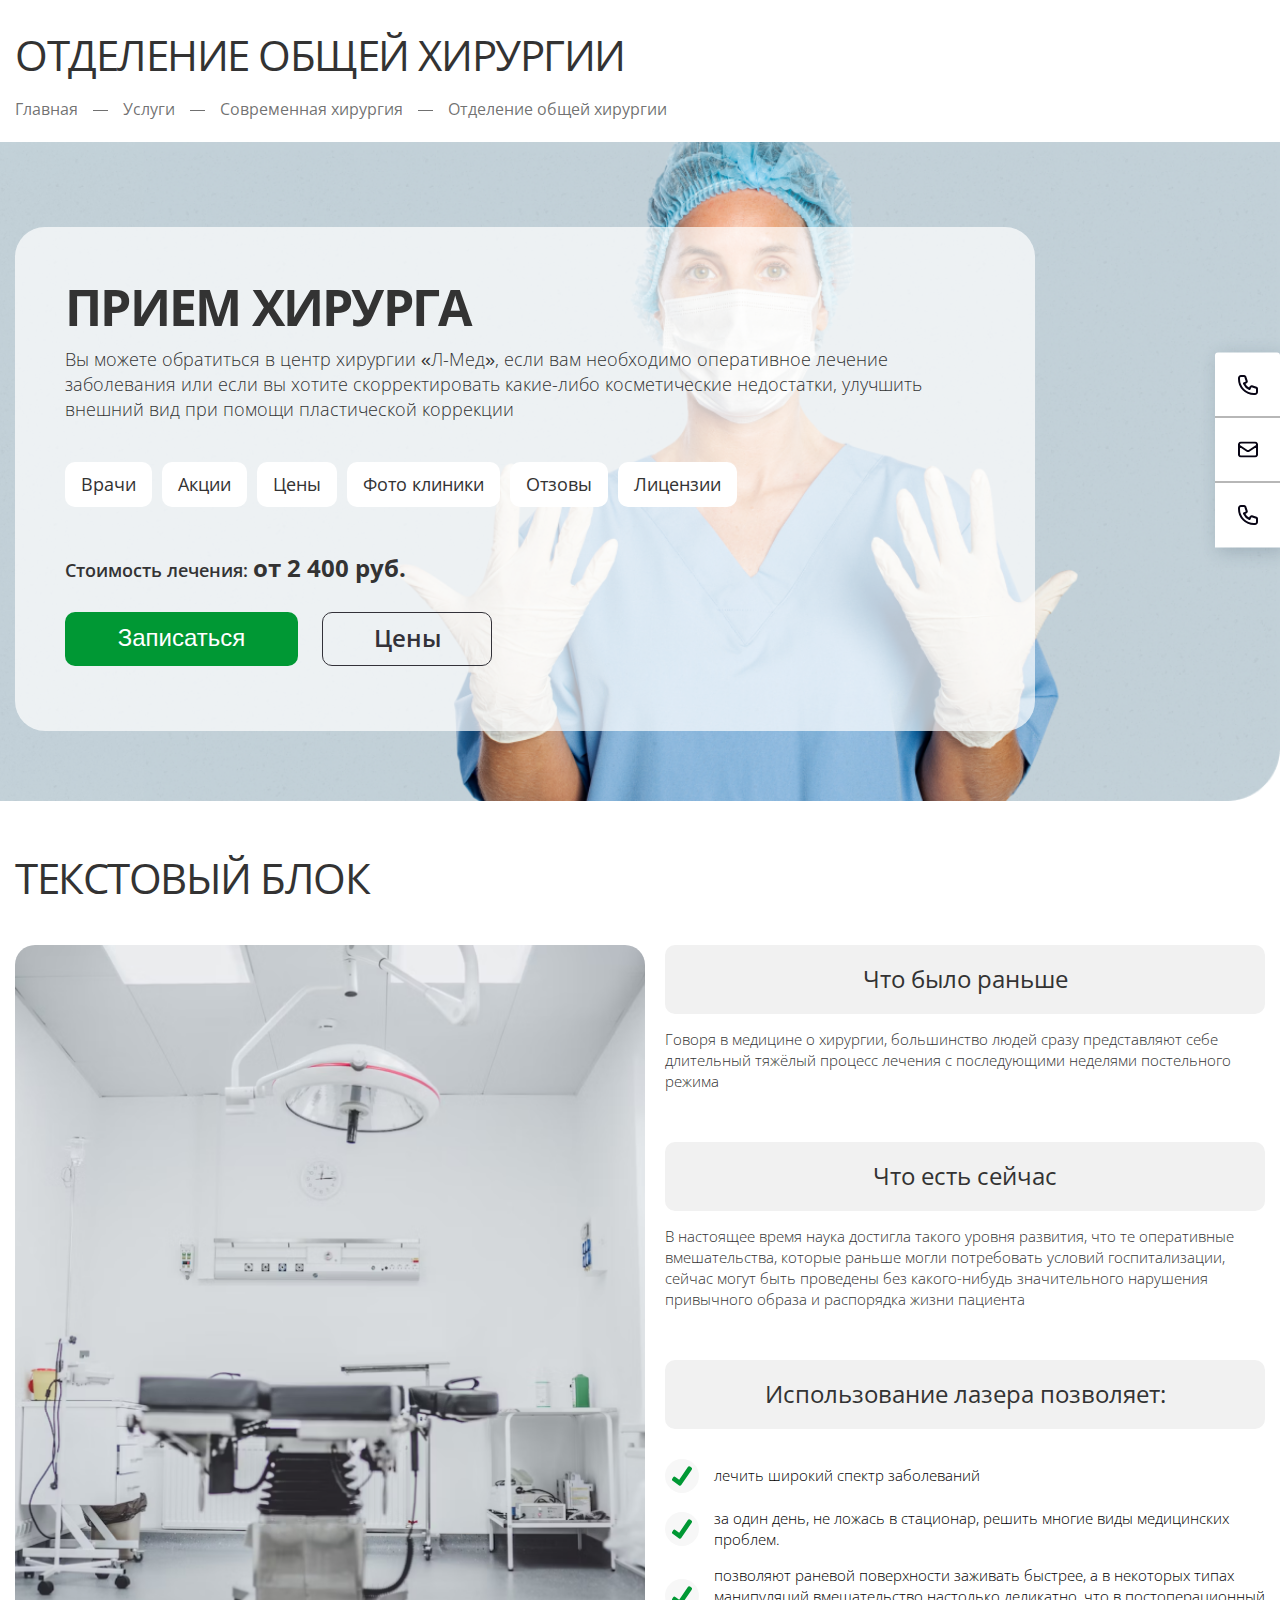
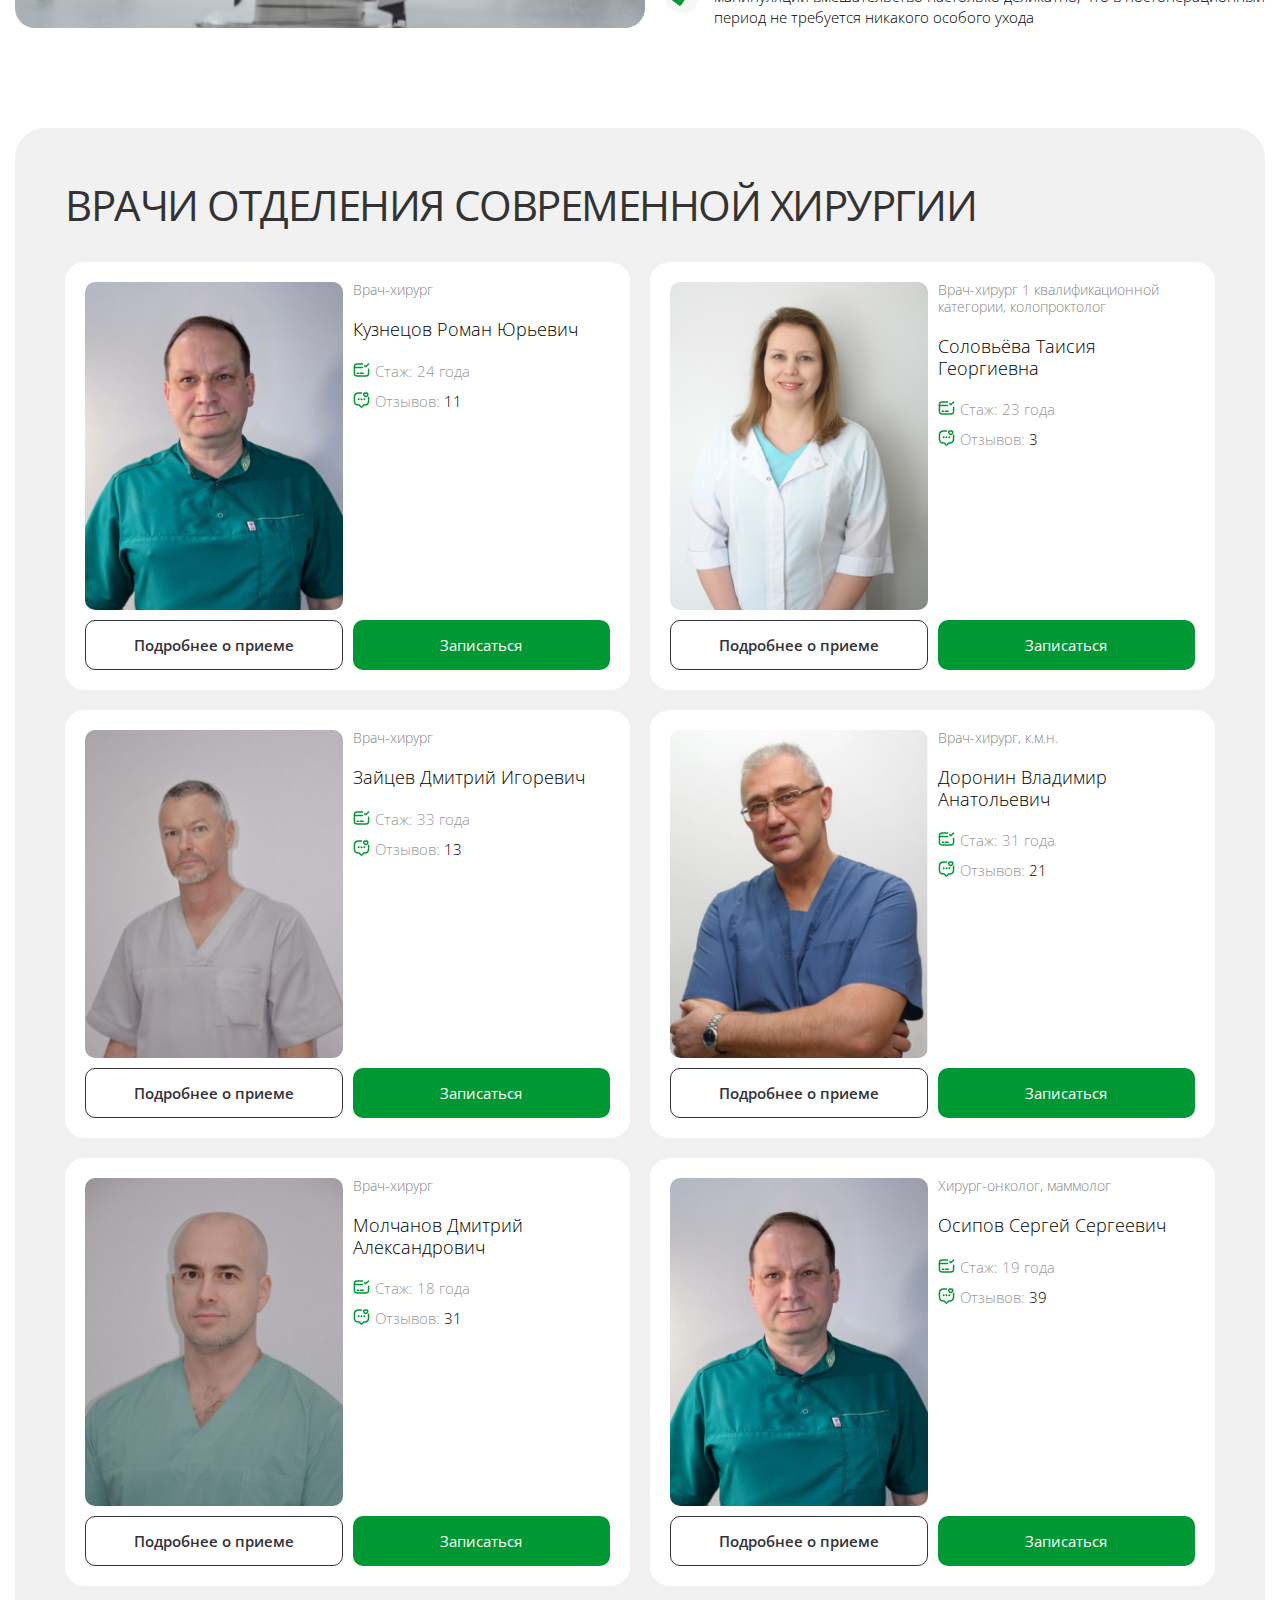
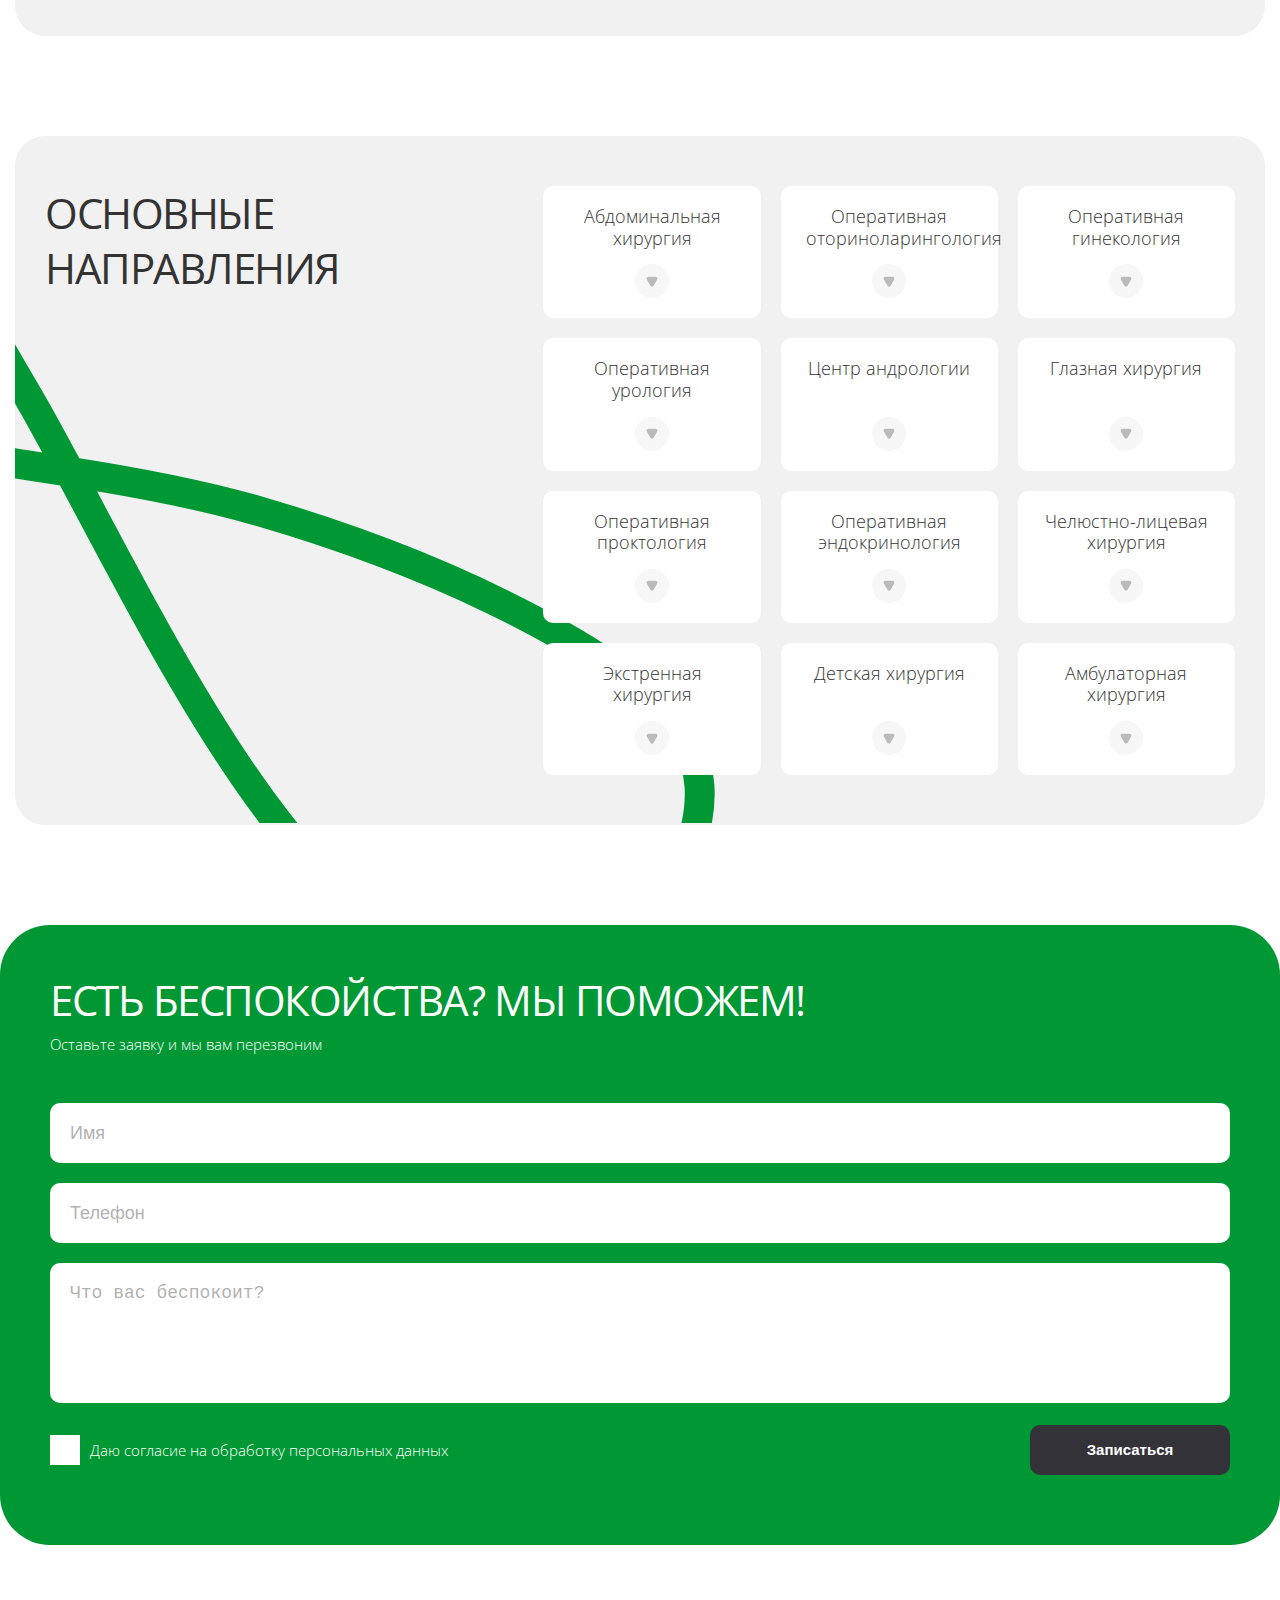
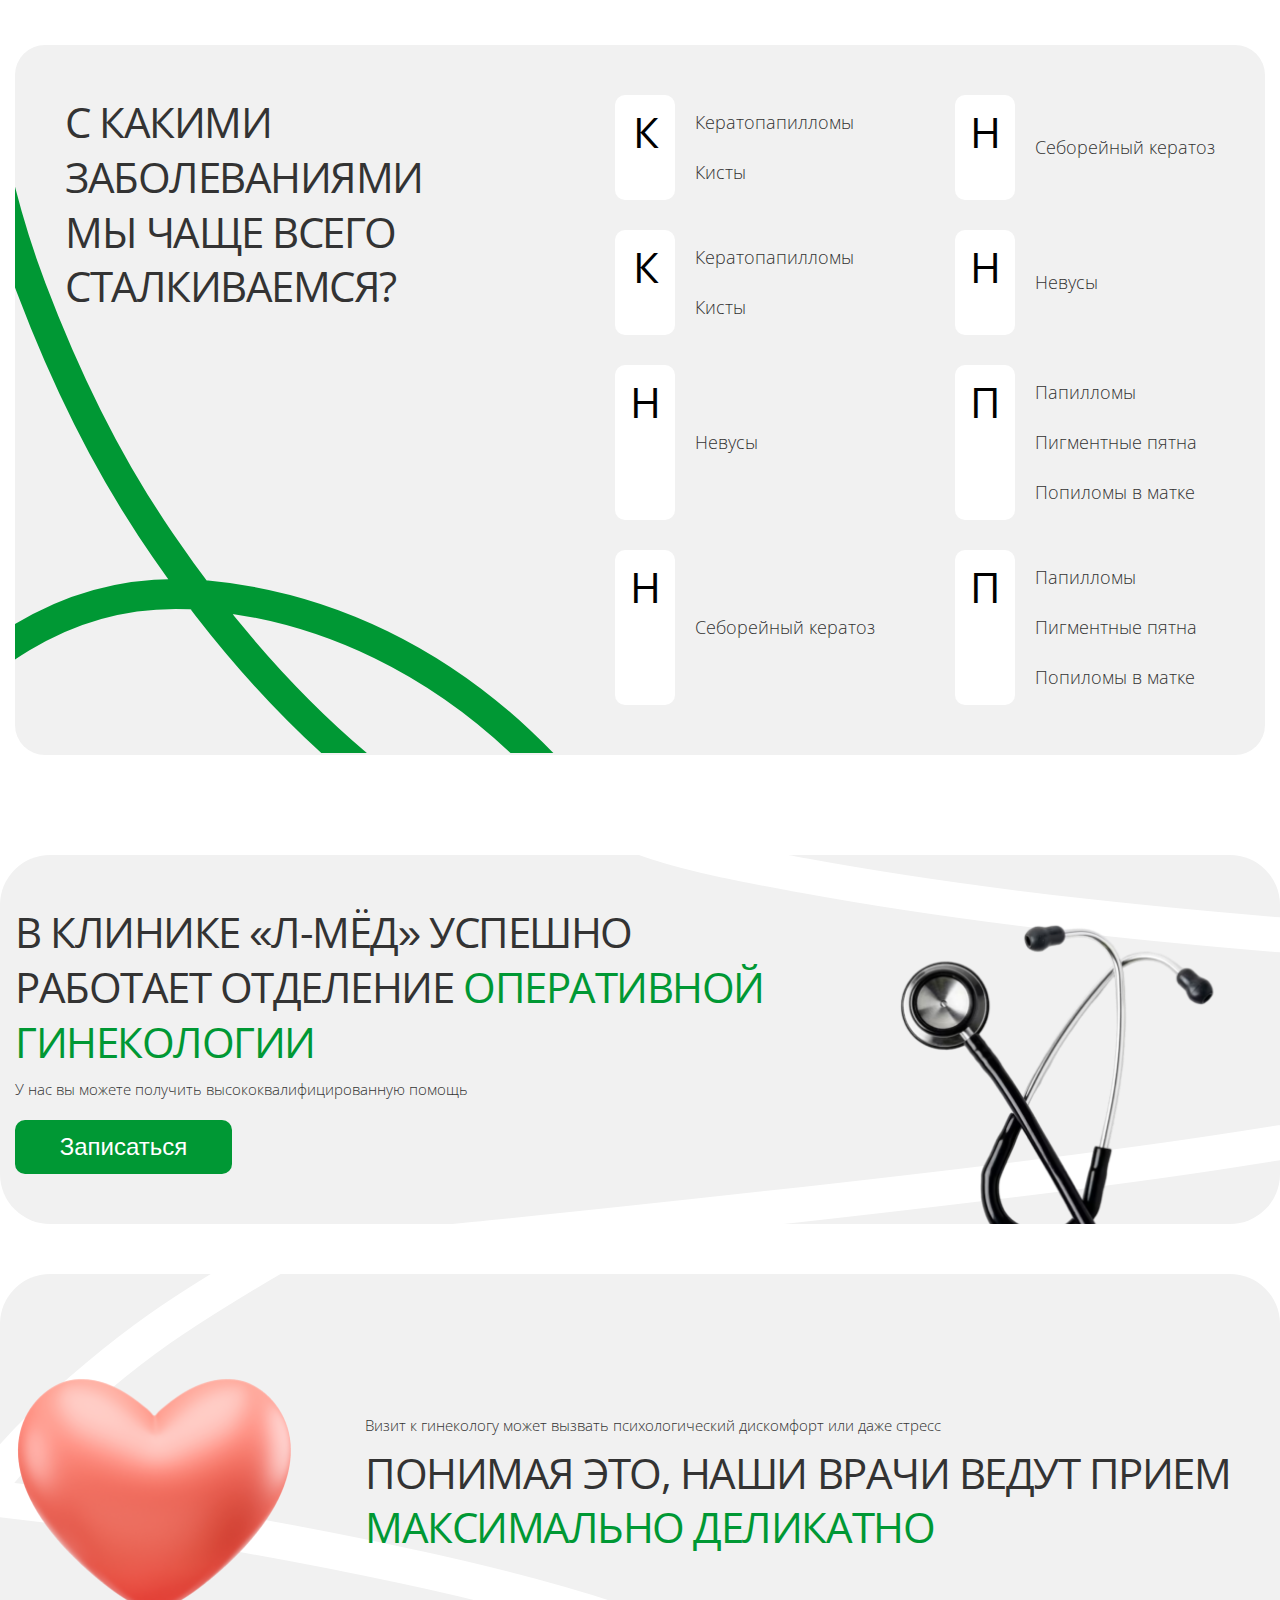
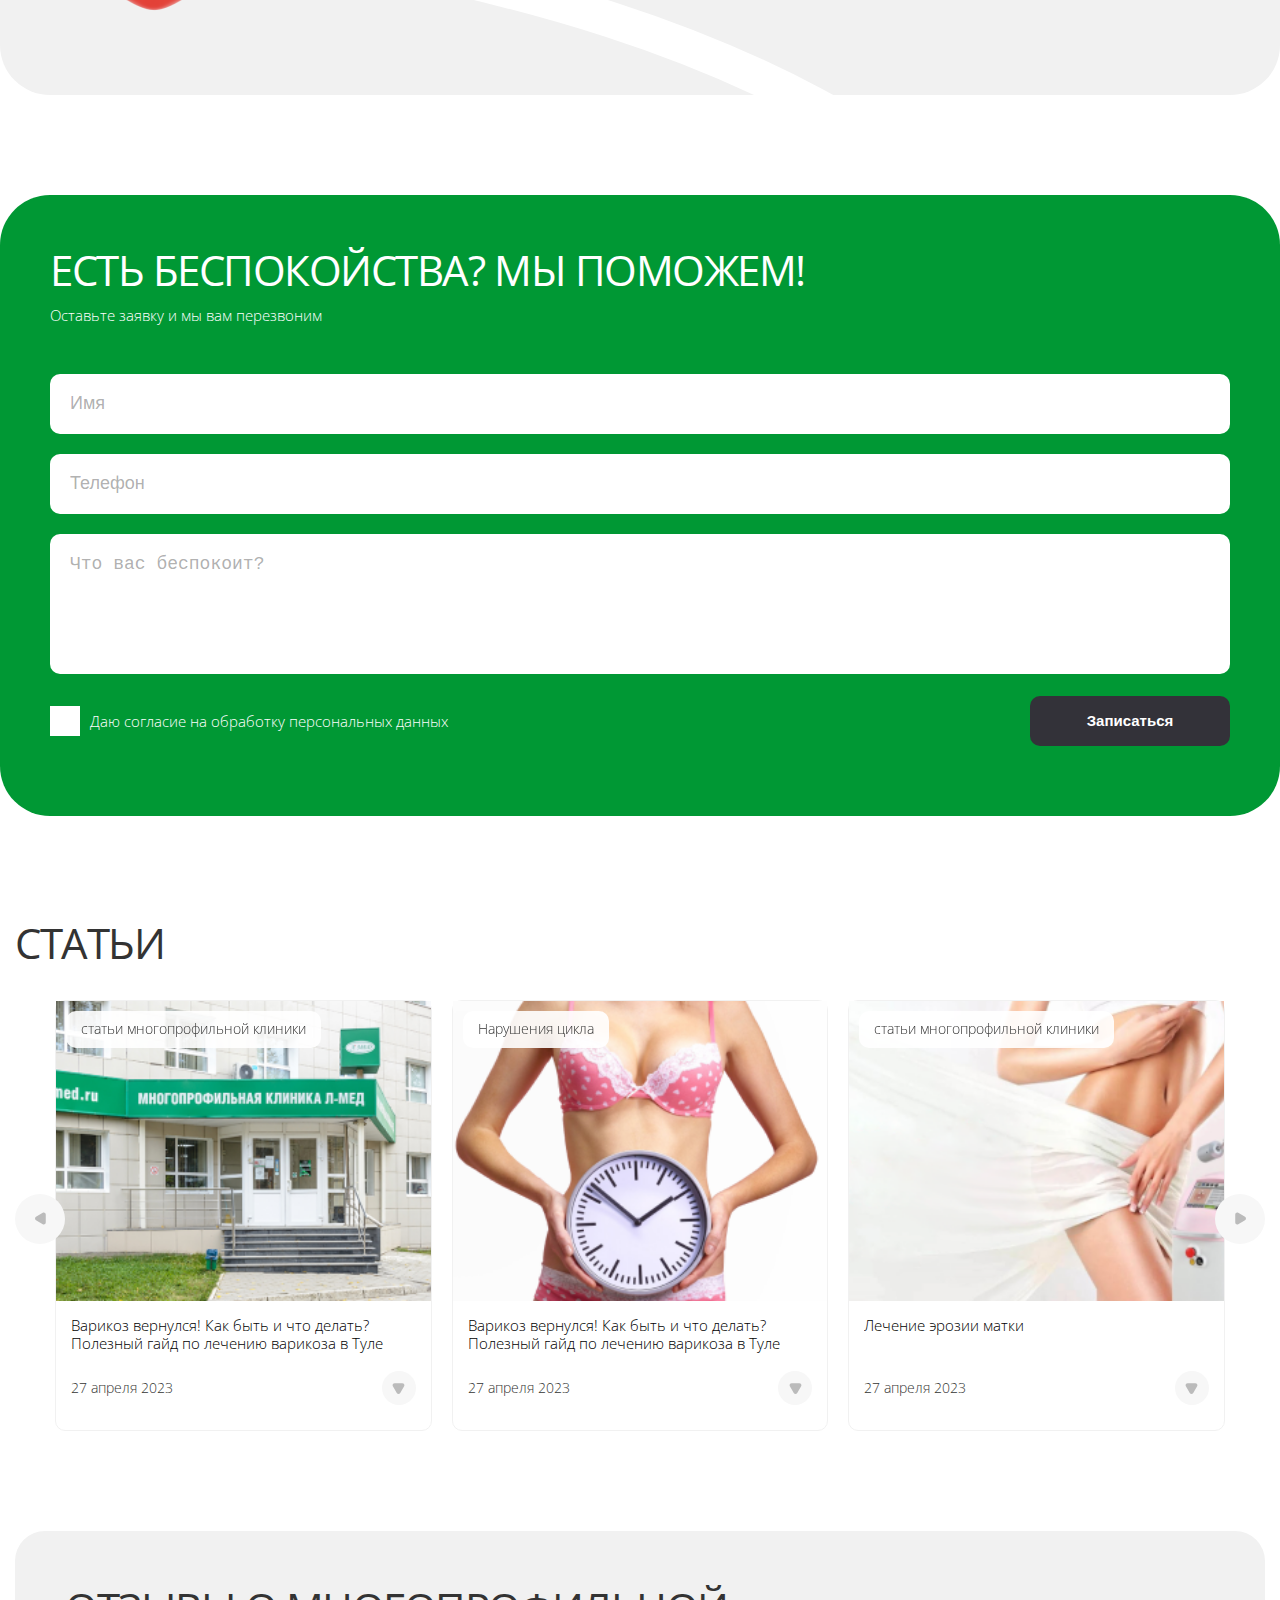
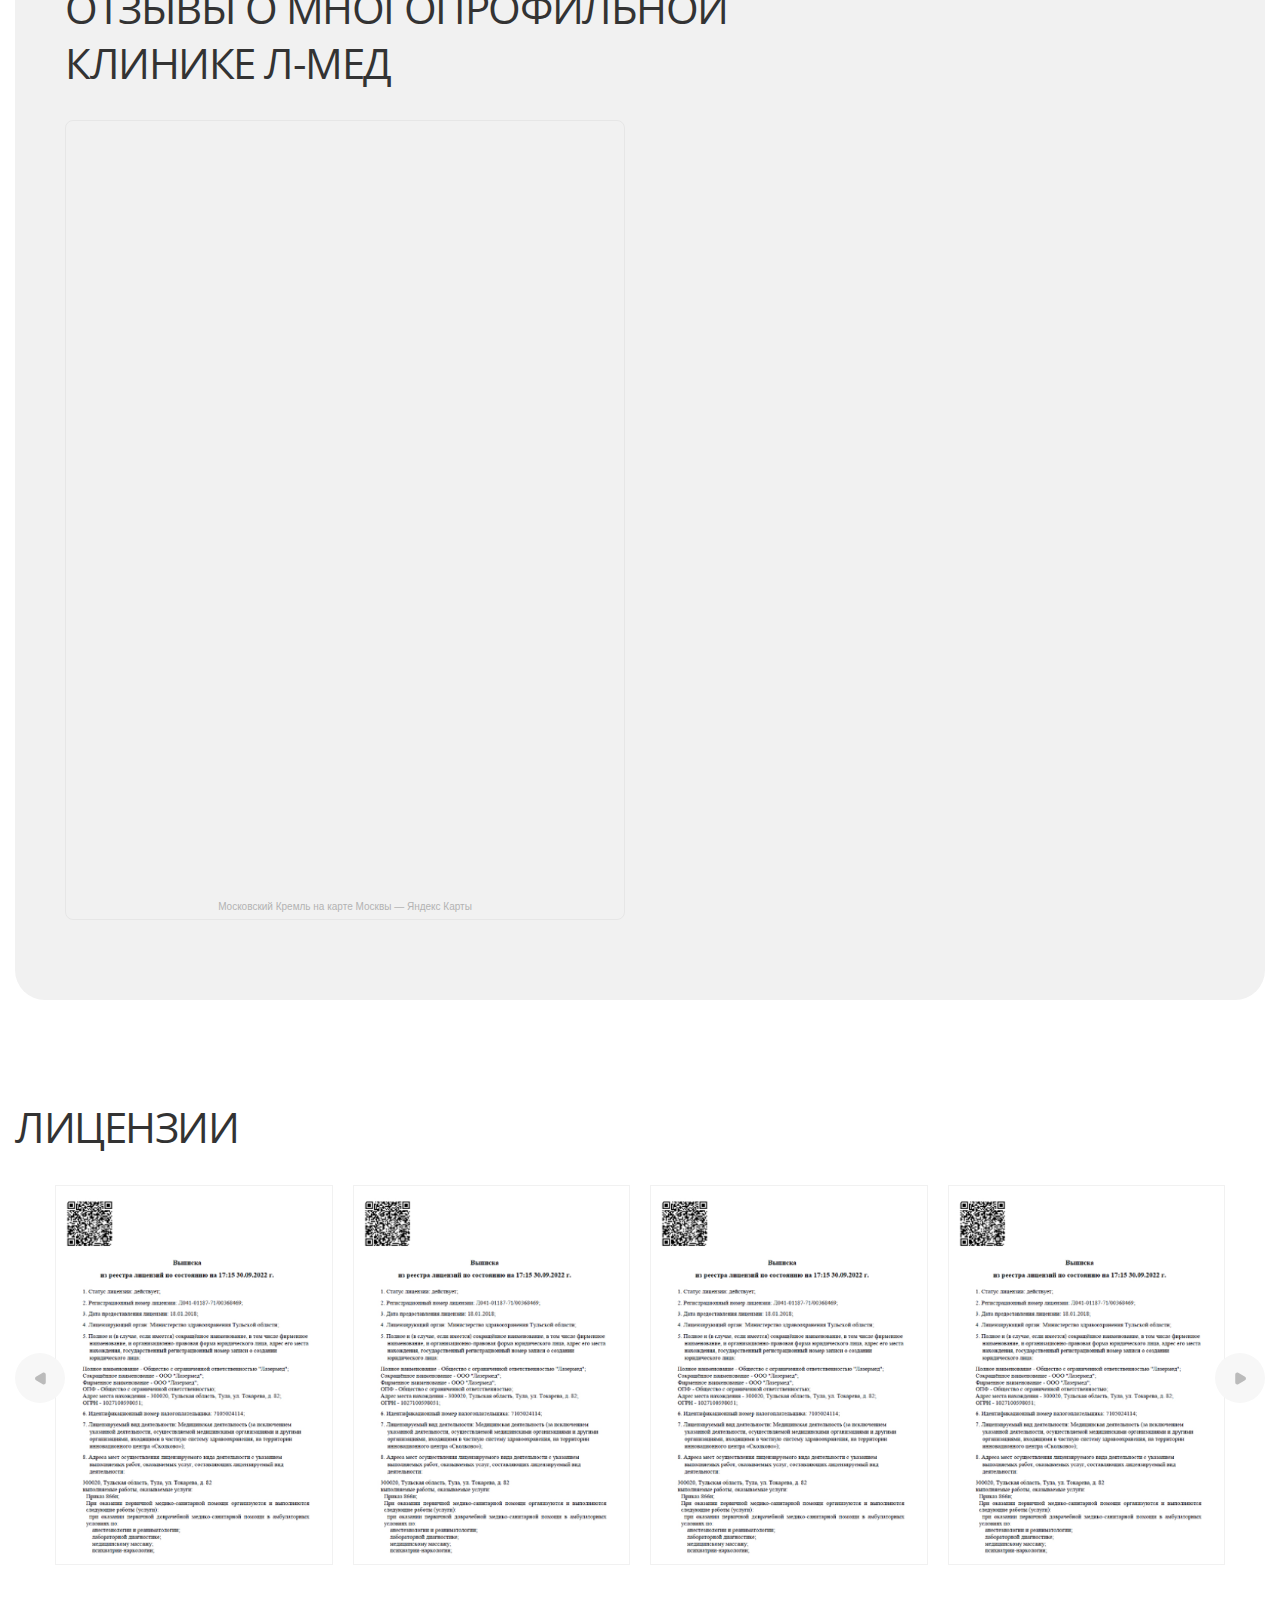
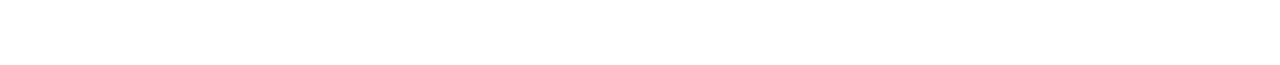
==== commit 17342c9d: "comment3" ====
--- a/doctors.html
+++ b/doctors.html
@@ -951,6 +951,18 @@
 					</div>
 				</div>
 			</section>
+			<section class="reviews">
+				<div class="container">
+					<div class="reviews__inner">
+						<h2 class="reviews__title display2">Отзывы о многопрофильной <br> клинике Л-Мед</h2>
+						<div class="reviews__content">
+							<div style="width:100%;height:800px;overflow:hidden;position:relative;display:flex;align-items: center;justify-content: center;margin: 30px 0px;">
+								<iframe style="width:100%;height:100%;border:1px solid #e6e6e6;border-radius:8px;box-sizing:border-box" src="https://yandex.ru/maps-reviews-widget/1023322799?comments"></iframe><a href="https://yandex.ru/maps/org/moskovskiy_kreml/1023322799/" target="_blank" style="box-sizing:border-box;text-decoration:none;color:#b3b3b3;font-size:10px;font-family:YS Text,sans-serif;padding:0 20px;position:absolute;bottom:8px;width:100%;text-align:center;left:0;overflow:hidden;text-overflow:ellipsis;display:block;max-height:14px;white-space:nowrap;padding:0 16px;box-sizing:border-box">Московский Кремль на карте Москвы — Яндекс&nbsp;Карты</a>
+							</div>
+						</div>
+					</div>
+				</div>
+			</section>
 			<section class="licenses">
 				<div class="container">
 					<div class="licenses__inner">
@@ -997,7 +1009,6 @@
 					</div>
 				</div>
 			</section>
-
 			<div class="connection-fixed">
 			<a href="" class="connection-fixed__item">
 				<svg width="20" height="21" viewBox="0 0 20 21" fill="none" xmlns="http://www.w3.org/2000/svg">
--- a/css/style.min.css
+++ b/css/style.min.css
@@ -1,2 +1,2 @@
-*,::after,::before{-webkit-box-sizing:inherit;box-sizing:inherit}*{-webkit-box-sizing:border-box;box-sizing:border-box}a,body,div,form,h1,h2,h3,h4,h5,label,li,p,ul{margin:0;padding:0;border:0;text-decoration:none;line-height:1;-webkit-box-sizing:border-box;box-sizing:border-box}button,input,input:active,input[type=checkbox]:focus,input[type=file]:focus,input[type=radio]:focus,input[type=text]:focus,textarea{outline:0!important}button{border:none;cursor:pointer;display:-webkit-box;display:-ms-flexbox;display:flex;-webkit-box-pack:center;-ms-flex-pack:center;justify-content:center;-webkit-box-align:center;-ms-flex-align:center;align-items:center;-webkit-transition:.5s;-o-transition:.5s;transition:.5s}html{height:100%;scroll-behavior:smooth;-webkit-box-sizing:border-box;box-sizing:border-box}body{font-family:OpenSans,sans-serif;font-weight:400;height:100%;overflow-x:hidden}.fixed-body{overflow:hidden}h1,h2,h3,h4,h5,h6,img,p{margin:0;padding:0;height:auto;-o-object-fit:cover;object-fit:cover}a{color:inherit;text-decoration:none;-webkit-transition:.5s;-o-transition:.5s;transition:.5s}li,ul{margin:0;padding:0;list-style:none}.container{margin:0 auto;padding:0 15px;max-width:1630px}@font-face{font-family:OpenSans;font-weight:300;src:url(../fonts/OpenSans-Light.woff) format("woff")}@font-face{font-family:OpenSans;font-weight:300;src:url(../fonts/OpenSans-Light.woff2) format("woff2")}@font-face{font-family:OpenSans;font-weight:400;src:url(../fonts/OpenSans-Regular.woff) format("woff")}@font-face{font-family:OpenSans;font-weight:400;src:url(../fonts/OpenSans-Regular.woff2) format("woff2")}@font-face{font-family:OpenSans;font-weight:500;src:url(../fonts/OpenSans-Medium.woff) format("woff")}@font-face{font-family:OpenSans;font-weight:500;src:url(../fonts/OpenSans-Medium.woff2) format("woff2")}@font-face{font-family:OpenSans;font-weight:600;src:url(../fonts/OpenSans-SemiBold.woff) format("woff")}@font-face{font-family:OpenSans;font-weight:600;src:url(../fonts/OpenSans-SemiBold.woff2) format("woff2")}@font-face{font-family:OpenSans;font-weight:700;src:url(../fonts/OpenSans-Bold.woff) format("woff")}@font-face{font-family:OpenSans;font-weight:700;src:url(../fonts/OpenSans-Bold.woff2) format("woff2")}@font-face{font-family:OpenSans;font-weight:800;src:url(../fonts/OpenSans-ExtraBold.woff) format("woff")}@font-face{font-family:OpenSans;font-weight:800;src:url(../fonts/OpenSans-ExtraBold.woff2) format("woff2")}.nav{padding:50px 0}.nav__list{display:grid;grid-template-columns:100%;gap:15px}.nav__list li a{font-size:24px;line-height:120%;color:#000}.nav__list li a:hover{color:#009834}.wrap{overflow:hidden}.page-top{background:#fff;padding:30px 0 10px}.page-top__title{font-size:42px;line-height:120%;font-weight:400;letter-spacing:-1.47px;text-transform:uppercase;color:#333}.breadcrumbs{margin-top:20px}.breadcrumbs__items{display:-webkit-box;display:-ms-flexbox;display:flex;-ms-flex-wrap:wrap;flex-wrap:wrap;-webkit-box-align:center;-ms-flex-align:center;align-items:center}.breadcrumbs__item{display:-webkit-box;display:-ms-flexbox;display:flex;-webkit-box-align:center;-ms-flex-align:center;align-items:center;font-size:16px;line-height:120%;color:rgba(51,51,51,.7);margin-bottom:12px}.breadcrumbs__item span{width:15px;height:1px;background:rgba(51,51,51,.7);margin-left:15px}.breadcrumbs__item:not(:last-child){margin-right:15px}.breadcrumbs__item:hover{color:#009834}.btn{display:-webkit-box;display:-ms-flexbox;display:flex;-webkit-box-pack:center;-ms-flex-pack:center;justify-content:center;-webkit-box-align:center;-ms-flex-align:center;align-items:center}.btn-green{background:#009834;border-radius:10px}.btn-green:hover{background:#00b63c}.btn-green span{line-height:120%;color:#fff}.btn-transparent{background:rgba(0,0,0,0);border:1px solid #333239;border-radius:10px}.btn-transparent:hover{background:#333239}.btn-transparent:hover span{color:#fff}.btn-transparent span{font-size:15px;line-height:120%;font-weight:600;color:#333239}.connection-fixed{position:fixed;z-index:5;top:50%;right:0;-webkit-transform:translate(0,-50%);-ms-transform:translate(0,-50%);transform:translate(0,-50%);display:-webkit-inline-box;display:-ms-inline-flexbox;display:inline-flex;-webkit-box-orient:vertical;-webkit-box-direction:normal;-ms-flex-direction:column;flex-direction:column;-webkit-box-align:center;-ms-flex-align:center;align-items:center;background:#fff;-webkit-box-shadow:4px 4px 18px 1px rgba(34,60,80,.2);box-shadow:4px 4px 18px 1px rgba(34,60,80,.2);border-radius:3px 3px 0 0}.connection-fixed__item{width:65px;height:65px;display:-webkit-box;display:-ms-flexbox;display:flex;-webkit-box-pack:center;-ms-flex-pack:center;justify-content:center;-webkit-box-align:center;-ms-flex-align:center;align-items:center}.connection-fixed__item:not(:last-child){border-bottom:1px solid rgba(51,51,51,.7)}.connection-fixed__item:hover{background:#009834;border-color:#009834}.connection-fixed__item:hover svg path{stroke:#fff}.display2{font-size:42px;line-height:130%;font-weight:400;letter-spacing:-1.47px;text-transform:uppercase;color:#333}.swiper-button-prev{z-index:1;width:50px;height:50px;display:-webkit-box;display:-ms-flexbox;display:flex;-webkit-box-pack:center;-ms-flex-pack:center;justify-content:center;-webkit-box-align:center;-ms-flex-align:center;align-items:center;background:#f7f7f7;border-radius:50%}.swiper-button-prev:after{display:none}.swiper-button-prev:hover{background:#fff;border:1px solid rgba(0,152,52,.2)}.swiper-button-prev:hover svg path{fill:#009834}.swiper-button-prev svg path{-webkit-transition:.3s;-o-transition:.3s;transition:.3s}.swiper-button-next{z-index:1;width:50px;height:50px;display:-webkit-box;display:-ms-flexbox;display:flex;-webkit-box-pack:center;-ms-flex-pack:center;justify-content:center;-webkit-box-align:center;-ms-flex-align:center;align-items:center;background:#f7f7f7;border-radius:50%}.swiper-button-next:after{display:none}.swiper-button-next:hover{background:#fff;border:1px solid rgba(0,152,52,.2)}.swiper-button-next:hover svg path{fill:#009834}.swiper-button-next svg path{-webkit-transition:.3s;-o-transition:.3s;transition:.3s}.swiper-button-disabled{pointer-events:all!important;opacity:1!important}.swiper-pagination-bullet-active{background:#009834}@media screen and (max-width:992px){.display2,.page-top__title{font-size:32px}}@media screen and (max-width:768px){.connection-fixed{display:none}}@media screen and (max-width:576px){.page-top__title{font-size:24px}.breadcrumbs{margin-top:15px}.breadcrumbs__item{font-size:14px}.display2{font-size:24px}}.service-main{background-image:url(../img/service-main__bg.png);background-repeat:no-repeat;background-position:right;background-size:cover;padding:85px 0 70px;position:relative}.service-main2{background-image:url(../img/service-main__bg2.png)}.service-main3{background-image:url(../img/service-main__bg3.png)}.service-main__desc{max-width:1020px;background:rgba(255,255,255,.7);border-radius:30px;padding:50px}.service-main__title{font-size:50px;line-height:120%;font-weight:700;letter-spacing:-1.75px;text-transform:uppercase;color:#333}.service-main__text{font-size:18px;line-height:140%;font-weight:300;color:#333;margin-top:10px}.service-main__links{display:-webkit-box;display:-ms-flexbox;display:flex;-ms-flex-wrap:wrap;flex-wrap:wrap;-webkit-box-align:center;-ms-flex-align:center;align-items:center;margin-top:40px}.service-main__link{height:45px;display:-webkit-box;display:-ms-flexbox;display:flex;-webkit-box-pack:center;-ms-flex-pack:center;justify-content:center;-webkit-box-align:center;-ms-flex-align:center;align-items:center;background:#fff;border-radius:10px;padding:3px 16px;margin-bottom:10px}.service-main__link:not(:last-child){margin-right:10px}.service-main__link:hover{background:#009834}.service-main__link:hover span{color:#fff}.service-main__link span{font-size:18px;line-height:120%;color:#333}.service-main__btns{display:-webkit-box;display:-ms-flexbox;display:flex;-ms-flex-wrap:wrap;flex-wrap:wrap;-webkit-box-align:center;-ms-flex-align:center;align-items:center;margin-top:30px}.service-main__btn{width:233px;height:54px;margin-right:24px;margin-bottom:15px}.service-main__btn span{font-size:24px}.service-main__btn2{width:170px;height:54px;margin-bottom:15px}.service-main__btn2 span{font-size:24px}.service-main__price{font-size:18px;line-height:120%;font-weight:600;color:#333;margin-top:40px}.service-main__price span{font-size:24px;font-weight:700}.directions{padding:50px 0}.directions__inner{background:#f1f1f1;border-radius:30px;padding:50px;position:relative}.directions__img{position:absolute;left:0;bottom:0;max-width:700px;pointer-events:none}.directions__img img{width:100%}.directions__content{display:-webkit-box;display:-ms-flexbox;display:flex;-webkit-box-pack:justify;-ms-flex-pack:justify;justify-content:space-between;position:relative;z-index:2}.directions__left{width:535px;margin-right:50px}.directions__right{width:calc(100% - 585px)}.directions__cards{display:grid;grid-template-columns:repeat(3,calc(33.3333333333% - 13.3333333333px));gap:20px}.direction-card{display:-webkit-box;display:-ms-flexbox;display:flex;-webkit-box-orient:vertical;-webkit-box-direction:normal;-ms-flex-direction:column;flex-direction:column;text-align:center;background:#fff;border-radius:10px;padding:20px 25px}.direction-card:hover .direction-card__title{color:#009834}.direction-card:hover .direction-card__icon{-webkit-transform:rotate(-90deg);-ms-transform:rotate(-90deg);transform:rotate(-90deg)}.direction-card:hover .direction-card__icon svg path{fill:#009834}.direction-card__title{font-size:18px;line-height:120%;font-weight:300;color:#333;margin-bottom:auto;-webkit-transition:.3s;-o-transition:.3s;transition:.3s}.direction-card__icon{width:34px;height:34px;display:-webkit-box;display:-ms-flexbox;display:flex;-webkit-box-pack:center;-ms-flex-pack:center;justify-content:center;-webkit-box-align:center;-ms-flex-align:center;align-items:center;background:#f7f7f7;border-radius:50%;margin:15px auto 0;-webkit-transition:.3s;-o-transition:.3s;transition:.3s}.direction-card__icon svg{width:12px}.direction-card__icon svg path{-webkit-transition:.3s;-o-transition:.3s;transition:.3s}.doctors{padding:50px 0}.doctors__inner{background:#f1f1f1;border-radius:30px;padding:50px}.doctors__slider{position:relative;margin-top:30px}@media screen and (min-width:993px){.doctors .swiper-wrapper{display:grid;grid-template-columns:repeat(3,calc(33.3333333333% - 13.3333333333px));gap:20px;-webkit-transform:unset!important;-ms-transform:unset!important;transform:unset!important}.doctors .swiper-slide{width:100%!important}.doctors .swiper-button-next,.doctors .swiper-button-prev,.doctors .swiper-pagination{display:none}}.doctor-slide{background:#fff;border-radius:20px;padding:20px}.doctor-slide__wrap{display:-webkit-box;display:-ms-flexbox;display:flex;-webkit-box-align:stretch;-ms-flex-align:stretch;align-items:stretch}.doctor-slide__img{width:260px;margin-right:20px}.doctor-slide__img img{width:100%;height:100%;border-radius:10px}.doctor-slide__desc{width:calc(100% - 280px)}.doctor-slide__post{font-size:14px;line-height:120%;font-weight:300;color:#000;opacity:.5;min-height:90px}.doctor-slide__name{font-size:18px;line-height:120%;font-weight:300;color:#000;margin-top:20px}.doctor-slide__items{display:grid;grid-template-columns:100%;gap:10px;margin-top:20px}.doctor-slide__item{display:-webkit-box;display:-ms-flexbox;display:flex;-webkit-box-align:center;-ms-flex-align:center;align-items:center}.doctor-slide__item-icon{-ms-flex-negative:0;flex-shrink:0;width:17px}.doctor-slide__item-icon img{width:100%}.doctor-slide__item-text{font-size:15px;line-height:120%;font-weight:300;color:#999;margin-left:5px}.doctor-slide__item-text a{color:#000}.doctor-slide__btns{display:-webkit-box;display:-ms-flexbox;display:flex;-webkit-box-pack:justify;-ms-flex-pack:justify;justify-content:space-between;-webkit-box-align:center;-ms-flex-align:center;align-items:center;margin-top:10px}.doctor-slide__btn{width:260px;height:50px;margin-right:10px}.doctor-slide__btn2{width:calc(100% - 270px);height:50px}.doctor-slide__btn2 span{font-size:15px}.discounts{padding:50px 0}.discounts__inner{background:#f1f1f1;border-radius:30px;padding:50px;position:relative}.discounts__img{position:absolute;left:0;bottom:0;max-width:1000px;pointer-events:none}.discounts__img img{width:100%}.discounts__content{display:-webkit-box;display:-ms-flexbox;display:flex;-webkit-box-pack:justify;-ms-flex-pack:justify;justify-content:space-between;position:relative;z-index:2}.discounts__left{width:500px;margin-right:50px}.discounts__right{width:calc(100% - 550px)}.discounts__text{font-size:15px;line-height:140%;font-weight:300;color:#000;margin-top:20px}.discounts__cards{display:grid;grid-template-columns:repeat(3,calc(33.3333333333% - 13.3333333333px));gap:20px}.discounts__btn{width:289px;height:58px;margin:20px auto 0}.discounts__btn span{font-size:15px}.discounts__btn i{-ms-flex-negative:0;flex-shrink:0;width:28px;margin-left:10px}.discounts__btn i img{width:100%}.discount-card{background:#fff;border-radius:10px;padding:20px 20px 10px}.discount-card:hover .discount-card__title{color:#009834}.discount-card:hover .discount-card__btn{-webkit-transform:rotate(-90deg);-ms-transform:rotate(-90deg);transform:rotate(-90deg)}.discount-card:hover .discount-card__btn svg path{fill:#009834}.discount-card__top{position:relative}.discount-card__img{position:relative;padding-bottom:80%}.discount-card__img img{position:absolute;top:0;left:0;right:0;bottom:0;width:100%;height:100%;border-radius:10px}.discount-card__status{position:absolute;top:0;left:0;width:38px;height:38px;display:-webkit-box;display:-ms-flexbox;display:flex;-webkit-box-pack:center;-ms-flex-pack:center;justify-content:center;-webkit-box-align:center;-ms-flex-align:center;align-items:center;background:#009834;border-radius:50%}.discount-card__status img{max-width:22px}.discount-card__section{position:absolute;top:10px;left:10px;display:-webkit-inline-box;display:-ms-inline-flexbox;display:inline-flex;-webkit-box-pack:center;-ms-flex-pack:center;justify-content:center;-webkit-box-align:center;-ms-flex-align:center;align-items:center;background:rgba(255,255,255,.9);border-radius:10px;padding:10px 15px;margin-right:10px}.discount-card__section span{font-size:14px;line-height:120%;font-weight:300;color:#333}.discount-card__desc{margin-top:10px}.discount-card__title{min-height:40px;font-size:15px;line-height:120%;font-weight:300;color:#000;-webkit-transition:.3s;-o-transition:.3s;transition:.3s;overflow:hidden;display:-webkit-box;-webkit-line-clamp:2;-webkit-box-orient:vertical}.discount-card__flex{display:-webkit-box;display:-ms-flexbox;display:flex;-ms-flex-wrap:wrap;flex-wrap:wrap;-webkit-box-pack:justify;-ms-flex-pack:justify;justify-content:space-between;margin-top:15px}.discount-card__price{display:-webkit-box;display:-ms-flexbox;display:flex;-webkit-box-align:center;-ms-flex-align:center;align-items:center;margin-right:15px;margin-bottom:10px}.discount-card__price span:nth-child(1){font-size:16px;line-height:120%;font-weight:600;color:#000}.discount-card__price span:nth-child(2){font-size:14px;line-height:120%;font-weight:300;text-decoration:line-through;color:#c2c2c2;margin-left:10px}.discount-card__date{display:-webkit-box;display:-ms-flexbox;display:flex;-webkit-box-pack:center;-ms-flex-pack:center;justify-content:center;-webkit-box-align:center;-ms-flex-align:center;align-items:center;font-size:14px;line-height:120%;font-weight:300;color:#333;margin-right:15px;margin-bottom:10px}.discount-card__btn{width:34px;height:34px;display:-webkit-box;display:-ms-flexbox;display:flex;-webkit-box-pack:center;-ms-flex-pack:center;justify-content:center;-webkit-box-align:center;-ms-flex-align:center;align-items:center;background:#f7f7f7;border-radius:50%;margin-bottom:10px;-webkit-transition:.3s;-o-transition:.3s;transition:.3s}.discount-card__btn svg{width:17px}.discount-card__btn svg path{-webkit-transition:.3s;-o-transition:.3s;transition:.3s}.info{background:#f1f1f1;border-radius:50px 50px 0 0;padding:50px 0 80px;margin:50px 0 0;position:relative}.info__img2{position:absolute;top:0;right:0;width:100%}.info__img2 img{width:100%}.info__title{position:relative;z-index:1}.info__items{position:relative;z-index:1;max-width:380px;display:grid;grid-template-columns:100%;gap:20px;margin-left:380px;margin-top:50px}.info__item{background:#fff;border-radius:10px;padding:20px}.info__item-text{font-size:24px;line-height:120%;font-weight:300;color:#333}.info__item-text span{display:block;font-weight:600;color:#009834;margin-top:15px}.info__wrap{max-width:1920px;display:-webkit-box;display:-ms-flexbox;display:flex;-webkit-box-pack:justify;-ms-flex-pack:justify;justify-content:space-between;-webkit-box-align:stretch;-ms-flex-align:stretch;align-items:stretch;margin:100px auto 0}.info__form-wrap{position:relative;z-index:1;width:1100px;background:#009834;border-radius:50px;padding:50px 100px 50px 140px;margin-right:20px}.info__form{margin-top:50px}.info__form-title{font-size:42px;line-height:120%;font-weight:400;letter-spacing:-1.47px;text-transform:uppercase;color:#fff}.info__form-text{font-size:15px;line-height:120%;font-weight:300;color:#fff;margin-top:10px}.info__form-grid{display:grid;grid-template-columns:100%;gap:20px}.info__form-group{border:none;padding:0;margin:0}.info__form-group input{width:100%;height:60px;background:#fff;border:none;border-radius:10px;padding:5px 20px;font-size:18px;line-height:120%;font-weight:300;color:#333}.info__form-group input::-webkit-input-placeholder{color:rgba(51,51,51,.4)}.info__form-group input::-moz-placeholder{color:rgba(51,51,51,.4)}.info__form-group input:-ms-input-placeholder{color:rgba(51,51,51,.4)}.info__form-group input::-ms-input-placeholder{color:rgba(51,51,51,.4)}.info__form-group input::placeholder{color:rgba(51,51,51,.4)}.info__form-group textarea{width:100%;height:140px;background:#fff;border:none;border-radius:10px;padding:20px;font-size:18px;line-height:120%;font-weight:300;color:#333;resize:none}.info__form-group textarea::-webkit-input-placeholder{color:rgba(51,51,51,.4)}.info__form-group textarea::-moz-placeholder{color:rgba(51,51,51,.4)}.info__form-group textarea:-ms-input-placeholder{color:rgba(51,51,51,.4)}.info__form-group textarea::-ms-input-placeholder{color:rgba(51,51,51,.4)}.info__form-group textarea::placeholder{color:rgba(51,51,51,.4)}.info__form-info{display:-webkit-box;display:-ms-flexbox;display:flex;-ms-flex-wrap:wrap;flex-wrap:wrap;-webkit-box-pack:justify;-ms-flex-pack:justify;justify-content:space-between;-webkit-box-align:center;-ms-flex-align:center;align-items:center}.info__form-processing{display:-webkit-box;display:-ms-flexbox;display:flex;-webkit-box-align:center;-ms-flex-align:center;align-items:center;position:relative;margin-right:20px;margin-bottom:20px}.info__form-processing input{position:absolute;z-index:2;top:0;left:0;right:0;bottom:0;width:100%;height:100%;padding:0;margin:0;cursor:pointer;opacity:0}.info__form-processing input:checked~label:before{opacity:1;pointer-events:all}.info__form-processing label{font-size:15px;line-height:200%;font-weight:300;color:#fff;padding-left:40px;position:relative}.info__form-processing label a{position:relative;z-index:3}.info__form-processing label:after{content:"";position:absolute;top:0;left:0;width:30px;height:30px;background:#fff}.info__form-processing label:before{content:"";position:absolute;z-index:1;top:5px;left:5px;width:20px;height:19px;background-image:url(../img/check.svg);background-repeat:no-repeat;background-position:center;background-size:contain;opacity:0;pointer-events:none;-webkit-transition:.3s;-o-transition:.3s;transition:.3s}.info__form-btn{width:200px;height:50px;background:#333239;border-radius:10px;margin-bottom:20px}.info__form-btn span{font-size:15px;line-height:120%;font-weight:600;color:#fff}.info__img{width:calc(100% - 1120px)}.info__img img{width:100%;height:100%;border-radius:50px}.info2{padding:50px 0}.info2__content{display:-webkit-box;display:-ms-flexbox;display:flex;-webkit-box-pack:justify;-ms-flex-pack:justify;justify-content:space-between;-webkit-box-align:stretch;-ms-flex-align:stretch;align-items:stretch;margin-top:40px}.info2__left{width:calc(100% - 620px)}.info2__right{width:600px;margin-left:20px}.info2__img{height:100%}.info2__img img{width:100%;height:100%;border-radius:20px}.info2__items{display:grid;grid-template-columns:100%;gap:50px}.info2__item-subtitle{text-align:center;background:#f1f1f1;border-radius:10px;padding:20px}.info2__item-subtitle span{font-size:24px;line-height:120%;color:#333}.info2__item-text{margin-top:15px}.info2__item-text p{font-size:15px;line-height:140%;font-weight:300;color:#333}.info2__item-text p:not(:first-child){margin-top:15px}.info2__item-list{display:grid;grid-template-columns:100%;gap:15px;margin-top:30px}.info2__item-list li{display:-webkit-box;display:-ms-flexbox;display:flex;-webkit-box-align:center;-ms-flex-align:center;align-items:center}.info2__item-list li span:nth-child(1){-ms-flex-negative:0;flex-shrink:0;width:34px;height:34px;display:-webkit-box;display:-ms-flexbox;display:flex;-webkit-box-pack:center;-ms-flex-pack:center;justify-content:center;-webkit-box-align:center;-ms-flex-align:center;align-items:center;background:#f7f7f7;border-radius:50%}.info2__item-list li span:nth-child(1) img{width:20px}.info2__item-list li span:nth-child(2){font-size:15px;line-height:140%;font-weight:300;color:#000;margin-left:15px}.diseases{padding:50px 0}.diseases__inner{background:#f1f1f1;border-radius:30px;padding:50px;position:relative}.diseases__img{position:absolute;left:0;bottom:0;width:620px;pointer-events:none}.diseases__img img{width:100%}.diseases__content{display:-webkit-box;display:-ms-flexbox;display:flex;-webkit-box-pack:justify;-ms-flex-pack:justify;justify-content:space-between;position:relative;z-index:2}.diseases__left{width:calc(100% - 650px)}.diseases__right{width:600px;margin-left:50px}.diseases__cards{display:grid;grid-template-columns:repeat(2,calc(50% - 40px));gap:30px 80px}.diseases-card{display:-webkit-box;display:-ms-flexbox;display:flex;-webkit-box-align:stretch;-ms-flex-align:stretch;align-items:stretch}.diseases-card__icon{-ms-flex-negative:0;flex-shrink:0;width:60px;display:-webkit-box;display:-ms-flexbox;display:flex;-webkit-box-pack:center;-ms-flex-pack:center;justify-content:center;background:#fff;border-radius:10px;padding:15px 5px 5px;font-size:42px;line-height:105%;font-weight:400;letter-spacing:-1.47px;text-transform:uppercase;color:#000}.diseases-card__desc{display:-webkit-box;display:-ms-flexbox;display:flex;-webkit-box-orient:vertical;-webkit-box-direction:normal;-ms-flex-direction:column;flex-direction:column;-webkit-box-pack:center;-ms-flex-pack:center;justify-content:center;padding:10px 0;margin-left:10px}.diseases-card__link{min-height:35px;display:-webkit-box;display:-ms-flexbox;display:flex;-webkit-box-align:center;-ms-flex-align:center;align-items:center}.diseases-card__link:not(:first-child){margin-top:15px}.diseases-card__link:hover .diseases-card__link-icon{display:-webkit-box;display:-ms-flexbox;display:flex}.diseases-card__link:hover .diseases-card__link-text{color:#009834}.diseases-card__link-icon{width:34px;height:34px;display:none;-webkit-box-pack:center;-ms-flex-pack:center;justify-content:center;-webkit-box-align:center;-ms-flex-align:center;align-items:center;background:#fff;border-radius:50%}.diseases-card__link-text{font-size:18px;line-height:120%;font-weight:300;color:#333;margin-left:10px;-webkit-transition:color .3s;-o-transition:color .3s;transition:color .3s}.gallery{padding:50px 0}.gallery__top{display:-webkit-box;display:-ms-flexbox;display:flex;-ms-flex-wrap:wrap;flex-wrap:wrap;-webkit-box-pack:justify;-ms-flex-pack:justify;justify-content:space-between;-webkit-box-align:center;-ms-flex-align:center;align-items:center}.gallery__title{margin:0 30px 15px 0}.gallery__btn{width:320px;height:50px;margin-bottom:15px}.gallery__cards{display:grid;grid-template-columns:repeat(5,calc(20% - 16px));gap:20px;margin-top:15px}.gallery-card img{width:100%;height:100%;border-radius:30px}.licenses{padding:50px 0 100px}.licenses__slider{position:relative;margin-top:30px}.licenses__swiper-wrapper{-webkit-box-align:stretch;-ms-flex-align:stretch;align-items:stretch}.licenses .swiper-button-prev{left:-70px}.licenses .swiper-button-next{right:-70px}.licenses .swiper-pagination{bottom:-30px;display:none}.license-slide{height:auto;border:1px solid #f1f1f1;padding:5px}.license-slide:after{content:"";position:absolute;top:50%;left:50%;-webkit-transform:translate(-50%,-50%);-ms-transform:translate(-50%,-50%);transform:translate(-50%,-50%);width:50px;height:50px;background-image:url(../img/magnifier.svg);background-repeat:no-repeat;background-position:center;background-size:contain;opacity:0;pointer-events:none;-webkit-transition:.3s;-o-transition:.3s;transition:.3s}.license-slide:before{content:"";position:absolute;top:50%;left:50%;-webkit-transform:translate(-50%,-50%);-ms-transform:translate(-50%,-50%);transform:translate(-50%,-50%);width:100%;height:100%;background-color:rgba(0,0,0,.6);border-radius:30px;opacity:0;pointer-events:none;-webkit-transition:.3s;-o-transition:.3s;transition:.3s}.license-slide:hover:after,.license-slide:hover:before{opacity:1}.license-slide img{width:100%;border-radius:30px}@media screen and (max-width:1800px){.licenses__slider{padding:0 40px}.licenses .swiper-button-prev{left:0}.licenses .swiper-button-next{right:0}}@media screen and (max-width:1600px){.info__form-wrap{width:50%;padding:50px}.info__img{width:50%}}@media screen and (max-width:1550px){.doctor-slide__img{width:200px;margin-right:10px}.doctor-slide__desc{width:calc(100% - 210px)}.doctor-slide__post{min-height:auto}.doctor-slide__btn{width:200px}.doctor-slide__btn2{width:calc(100% - 210px)}.discounts__content{display:block}.discounts__left{width:100%;margin:0 0 30px}.discounts__right{width:100%}}@media screen and (max-width:1500px){.directions__inner{padding:50px 30px}.directions__left{width:calc(100% - 715px);margin-left:0}.directions__right{width:785px;margin-left:30px}}@media screen and (max-width:1400px){.doctors .swiper-wrapper{grid-template-columns:repeat(2,calc(50% - 10px))}.doctor-slide__btn,.doctor-slide__btn2,.doctor-slide__desc,.doctor-slide__img{width:50%}}@media screen and (max-width:1300px){.info__form-wrap{width:100%;margin:0!important}.info__img{display:none}}@media screen and (max-width:1200px){.directions__img{width:500px}.directions__content{display:block}.directions__left{width:100%}.directions__right{width:100%;margin:30px 0 0}.info2__left{width:550px;margin-right:20px}.info2__right{width:calc(100% - 570px);margin:0}.diseases__img{width:500px}.diseases__content{display:block}.diseases__left{width:100%}.diseases__right{width:100%;max-width:600px;margin:30px 0 0}.diseases__cards{grid-template-columns:repeat(2,calc(50% - 15px));gap:30px}.gallery__cards{grid-template-columns:repeat(2,calc(50% - 10px))}.gallery-card{grid-column:unset!important}}@media screen and (max-width:992px){.service-main{padding:65px 0}.service-main__desc{padding:30px}.service-main__title{font-size:38px}.directions{padding:50px 0 25px}.directions__right{margin-top:20px}.direction-card{padding:20px 15px}.direction-card__title{font-size:16px}.doctors{padding:25px 0}.doctors__inner{padding:50px 30px}.doctors__slider{max-width:500px;margin:20px auto 0}.doctors .swiper-wrapper{gap:unset}.doctors .swiper-button-prev{left:-60px}.doctors .swiper-button-next{right:-60px}.doctors .swiper-pagination{bottom:-30px}.discounts{padding:25px 0}.discounts__inner{padding:50px 30px}.discounts__left{margin-bottom:20px}.discounts__cards{grid-template-columns:repeat(2,calc(50% - 10px))}.discount-card:nth-child(4)~.discount-card{display:none}.info{padding:50px 0;margin:25px 0 0}.info__items{margin-top:30px;margin-left:0}.info__item-text{font-size:20px}.info__wrap{margin-top:50px}.info__form-wrap{padding:50px 30px!important}.info__form-title{font-size:32px}.info2{padding:50px 0 25px}.info2__content{display:block;margin-top:30px}.info2__left{width:100%;max-width:500px;margin:0 auto}.info2__right{width:100%;margin:30px 0 0}.info2__items{gap:30px}.info2__item-subtitle span{font-size:20px}.diseases{padding:25px 0}.diseases__inner{padding:50px 30px}.diseases__right{margin-top:20px}.gallery{padding:25px 0}.gallery__cards{margin-top:5px}.licenses{padding:25px 0 50px}.licenses__slider{margin-top:20px}}@media screen and (max-width:768px){.directions__img{width:300px}.directions__cards{grid-template-columns:repeat(2,calc(50% - 10px))}.doctors .swiper-button-prev{left:-30px}.doctors .swiper-button-next{right:-30px}.diseases__cards{grid-template-columns:100%}.licenses__slider{padding:0}.licenses .swiper-button-next,.licenses .swiper-button-prev{display:none}.licenses .swiper-pagination{display:block}}@media screen and (max-width:576px){.service-main{padding:0}.service-main__desc{width:calc(100% + 30px);border-radius:0;padding:45px 15px;margin-left:-15px}.service-main__title{font-size:32px}.service-main__text{font-size:16px}.service-main__links{margin-top:25px}.service-main__btns{margin-top:15px}.service-main__btn{width:200px;height:45px}.service-main__btn span{font-size:18px}.service-main__btn2{width:140px;height:45px}.service-main__btn2 span{font-size:18px}.directions .container{padding:0}.directions__inner{padding:30px 15px}.directions__cards{grid-template-columns:100%}.doctors .container{padding:0}.doctors__inner{padding:30px 15px 60px}.doctors .swiper-button-next,.doctors .swiper-button-prev{display:none}.doctor-slide__name{font-size:16px}.discounts .container{padding:0}.discounts__inner{padding:30px 15px}.discounts__cards{max-width:500px;margin:0 auto;grid-template-columns:100%}.discounts__btn{width:250px;height:50px}.info{padding:30px 0}.info__items{max-width:100%;margin-top:20px}.info__item-text{font-size:18px}.info__form-wrap{padding:30px 15px!important}.info__form{margin-top:30px}.info__form-title{font-size:24px}.info2__img{width:calc(100% + 30px);margin-left:-15px}.info2__item-subtitle{padding:15px 10px}.info2__item-subtitle span{font-size:18px}.info2__item-list{margin-top:15px}.diseases .container{padding:0}.diseases__inner{padding:30px 15px}.diseases__img{width:300px}.diseases-card__icon{width:50px;font-size:32px}.diseases-card__link-text{font-size:16px}.gallery__btn{width:280px}.gallery-card img{border-radius:10px}}@media screen and (max-width:450px){.doctor-slide__btns{display:block}.doctor-slide__btn{width:100%;height:40px;margin:0 0 10px}.doctor-slide__btn2{width:100%;height:40px}}@media screen and (max-width:400px){.licenses__slider{max-width:280px;margin:20px auto 0}}.operation{padding:50px 0}.operation__inner{background:#f1f1f1;border-radius:30px;padding:30px;position:relative}.operation__img{position:absolute;left:0;bottom:100px;width:100%;pointer-events:none}.operation__img img{width:100%}.operation__content{position:relative;z-index:2}.operation__group{display:-webkit-box;display:-ms-flexbox;display:flex;-webkit-box-pack:justify;-ms-flex-pack:justify;justify-content:space-between}.operation__group:not(:first-child){margin-top:100px}.operation__title{max-width:500px;margin-right:50px}.operation__items{max-width:610px;width:100%;display:grid;grid-template-columns:100%;gap:15px}.operation__item{display:-webkit-box;display:-ms-flexbox;display:flex;-webkit-box-align:center;-ms-flex-align:center;align-items:center}.operation__item-icon{-ms-flex-negative:0;flex-shrink:0;width:34px;height:34px;display:-webkit-box;display:-ms-flexbox;display:flex;-webkit-box-pack:center;-ms-flex-pack:center;justify-content:center;-webkit-box-align:center;-ms-flex-align:center;align-items:center;background:#fff;border-radius:50%}.operation__item-icon img{width:20px}.operation__item-text{font-size:15px;line-height:140%;font-weight:300;color:#000;margin-left:15px}.stages{padding:50px 0}.stages__inner{background:#f1f1f1;border-radius:30px;padding:50px;position:relative}.stages__img{position:absolute;left:0;bottom:0;width:700px;pointer-events:none}.stages__img img{width:100%}.stages__content{display:-webkit-box;display:-ms-flexbox;display:flex;-webkit-box-pack:justify;-ms-flex-pack:justify;justify-content:space-between;position:relative;z-index:2}.stages__left{max-width:500px;width:100%;margin-right:50px}.stages__right{max-width:600px;width:100%}.stages__items{display:grid;grid-template-columns:100%;gap:20px}.stages__item{display:-webkit-box;display:-ms-flexbox;display:flex;-webkit-box-align:center;-ms-flex-align:center;align-items:center;background:#fff;border-radius:20px;padding:30px}.stages__item-number{-ms-flex-negative:0;flex-shrink:0;width:38px;height:38px;display:-webkit-box;display:-ms-flexbox;display:flex;-webkit-box-pack:center;-ms-flex-pack:center;justify-content:center;-webkit-box-align:center;-ms-flex-align:center;align-items:center;background:#009834;border-radius:10px;font-size:24px;line-height:105%;color:#fff}.stages__item-text{font-size:24px;line-height:140%;color:#000;margin-left:20px}.disease-info{background:rgba(0,0,0,0);padding:50px 0;margin:0}.disease-info .info__wrap{margin-top:0}.rehabilitation{padding:50px 0}.rehabilitation__inner{background:#f1f1f1;border-radius:30px;padding:50px;position:relative}.rehabilitation__img{position:absolute;left:0;bottom:0;width:760px;pointer-events:none}.rehabilitation__img img{width:100%}.rehabilitation__content{display:-webkit-box;display:-ms-flexbox;display:flex;-webkit-box-pack:justify;-ms-flex-pack:justify;justify-content:space-between;position:relative;z-index:2}.rehabilitation__left{width:calc(100% - 700px)}.rehabilitation__right{width:600px;margin-left:100px}.rehabilitation__text{margin-top:20px}.rehabilitation__text p{font-size:15px;line-height:140%;font-weight:300;color:#000}.rehabilitation__text p:not(:first-child){margin-top:15px}.rehabilitation__right-wrap{background:#fff;border-radius:10px;padding:20px}.rehabilitation__subtitle{font-size:24px;line-height:140%;font-weight:300;color:#009834}.rehabilitation__items{display:grid;grid-template-columns:100%;gap:15px;margin-top:15px}.rehabilitation .operation__item-icon{background:#f7f7f7}.articles{padding:50px 0}.articles__slider{position:relative;margin-top:30px}.articles .discount-card{border:1px solid #f1f1f1;padding:0}.articles .discount-card__img img{border-radius:0}.articles .discount-card__desc{padding:15px;margin-top:0}.articles .swiper-button-prev{left:-70px}.articles .swiper-button-next{right:-70px}.articles .swiper-pagination{bottom:-30px;display:none}@media screen and (max-width:1800px){.articles__slider{padding:0 40px}.articles .swiper-button-prev{left:0}.articles .swiper-button-next{right:0}}@media screen and (max-width:1200px){.stages__left{max-width:400px}.rehabilitation__left{width:calc(100% - 550px)}.rehabilitation__right{width:500px;margin-left:50px}}@media screen and (max-width:992px){.operation{padding:25px 0}.operation__inner{padding:50px 30px}.operation__group{display:block}.operation__group:not(:first-child){margin-top:50px}.operation__title{max-width:100%;margin:0 0 20px}.operation__items{max-width:100%}.stages{padding:25px 0}.stages__inner{padding:50px 30px}.stages__img{width:500px}.stages__content{display:block}.stages__left{max-width:100%;margin:0 0 20px}.stages__right{max-width:100%}.stages__item{padding:15px}.stages__item-text{font-size:20px}.disease-info{padding:25px 0 0}.rehabilitation{padding:25px 0}.rehabilitation__inner{padding:50px 30px}.rehabilitation__img{width:500px}.rehabilitation__content{display:block}.rehabilitation__left{width:100%}.rehabilitation__right{width:100%;margin:20px 0 0}.rehabilitation__subtitle{font-size:20px}.articles{padding:25px 0}.articles__slider{margin-top:20px}}@media screen and (max-width:768px){.articles{padding-bottom:50px}.articles__slider{padding:0}.articles .swiper-button-next,.articles .swiper-button-prev{display:none}.articles .swiper-pagination{display:block}}@media screen and (max-width:576px){.operation .container{padding:0}.operation__inner{padding:30px 15px}.stages .container{padding:0}.stages__inner{padding:30px 15px}.stages__img{width:300px}.stages__item-number{font-size:20px}.stages__item-text{font-size:18px;margin-left:10px}.rehabilitation .container{padding:0}.rehabilitation__inner{padding:30px 15px}.rehabilitation__img{width:300px}.rehabilitation__right-wrap{padding:20px 15px}}.doctors-info{background:rgba(0,0,0,0);padding:50px 0;margin:0}.doctors-info .info__wrap{margin-top:0}.doctors-info .info__img{-webkit-box-ordinal-group:0;-ms-flex-order:-1;order:-1}.doctors-info .info__form-wrap{padding:50px 160px 50px 100px;margin:0 0 0 20px}.help{background:#f1f1f1;border-radius:50px;margin:50px 0;position:relative}.help__line{position:absolute;top:0;left:0;width:100%;height:100%;pointer-events:none}.help__line img{width:100%;height:100%}.help__inner{display:-webkit-box;display:-ms-flexbox;display:flex;-webkit-box-pack:justify;-ms-flex-pack:justify;justify-content:space-between;-webkit-box-align:stretch;-ms-flex-align:stretch;align-items:stretch;position:relative;z-index:2}.help__desc{width:calc(100% - 430px);padding:50px 0}.help__img{width:380px;display:-webkit-box;display:-ms-flexbox;display:flex;-webkit-box-align:end;-ms-flex-align:end;align-items:flex-end;margin-left:50px}.help__img img{width:100%}.help__title span{color:#009834}.help__text{font-size:15px;line-height:140%;font-weight:300;color:#333;margin-top:10px}.help__btn{width:217px;height:54px;margin-top:20px}.help__btn span{font-size:24px}.visit{background:#f1f1f1;border-radius:50px;padding:50px 0;margin:50px 0;position:relative}.visit__line{position:absolute;top:0;left:0;width:100%;height:100%;pointer-events:none}.visit__line img{width:100%;height:100%}.visit__inner{display:-webkit-box;display:-ms-flexbox;display:flex;-webkit-box-pack:justify;-ms-flex-pack:justify;justify-content:space-between;-webkit-box-align:center;-ms-flex-align:center;align-items:center;position:relative;z-index:2}.visit__img{-ms-flex-negative:0;flex-shrink:0;width:280px;margin-right:50px}.visit__img img{width:100%}.visit__desc{max-width:900px}.visit__text{font-size:15px;line-height:140%;font-weight:300;color:#333}.visit__title{margin-top:10px}.visit__title span{color:#009834}@media screen and (max-width:1600px){.doctors-info .info__form-wrap{padding:50px}}@media screen and (max-width:992px){.doctors-info{padding:25px 0 0}.help{margin:25px 0}.help__line{display:none}.help__desc{width:100%}.help__img{display:none}.visit{margin:25px 0}.visit__img{display:none}.visit__desc{max-width:100%}}@media screen and (max-width:576px){.help__btn{height:50px}.help__btn span{font-size:18px}}
+*,::after,::before{-webkit-box-sizing:inherit;box-sizing:inherit}*{-webkit-box-sizing:border-box;box-sizing:border-box}a,body,div,form,h1,h2,h3,h4,h5,label,li,p,ul{margin:0;padding:0;border:0;text-decoration:none;line-height:1;-webkit-box-sizing:border-box;box-sizing:border-box}button,input,input:active,input[type=checkbox]:focus,input[type=file]:focus,input[type=radio]:focus,input[type=text]:focus,textarea{outline:0!important}button{border:none;cursor:pointer;display:-webkit-box;display:-ms-flexbox;display:flex;-webkit-box-pack:center;-ms-flex-pack:center;justify-content:center;-webkit-box-align:center;-ms-flex-align:center;align-items:center;-webkit-transition:.5s;-o-transition:.5s;transition:.5s}html{height:100%;scroll-behavior:smooth;-webkit-box-sizing:border-box;box-sizing:border-box}body{font-family:OpenSans,sans-serif;font-weight:400;height:100%;overflow-x:hidden}.fixed-body{overflow:hidden}h1,h2,h3,h4,h5,h6,img,p{margin:0;padding:0;height:auto;-o-object-fit:cover;object-fit:cover}a{color:inherit;text-decoration:none;-webkit-transition:.5s;-o-transition:.5s;transition:.5s}li,ul{margin:0;padding:0;list-style:none}.container{margin:0 auto;padding:0 15px;max-width:1630px}@font-face{font-family:OpenSans;font-weight:300;src:url(../fonts/OpenSans-Light.woff) format("woff")}@font-face{font-family:OpenSans;font-weight:300;src:url(../fonts/OpenSans-Light.woff2) format("woff2")}@font-face{font-family:OpenSans;font-weight:400;src:url(../fonts/OpenSans-Regular.woff) format("woff")}@font-face{font-family:OpenSans;font-weight:400;src:url(../fonts/OpenSans-Regular.woff2) format("woff2")}@font-face{font-family:OpenSans;font-weight:500;src:url(../fonts/OpenSans-Medium.woff) format("woff")}@font-face{font-family:OpenSans;font-weight:500;src:url(../fonts/OpenSans-Medium.woff2) format("woff2")}@font-face{font-family:OpenSans;font-weight:600;src:url(../fonts/OpenSans-SemiBold.woff) format("woff")}@font-face{font-family:OpenSans;font-weight:600;src:url(../fonts/OpenSans-SemiBold.woff2) format("woff2")}@font-face{font-family:OpenSans;font-weight:700;src:url(../fonts/OpenSans-Bold.woff) format("woff")}@font-face{font-family:OpenSans;font-weight:700;src:url(../fonts/OpenSans-Bold.woff2) format("woff2")}@font-face{font-family:OpenSans;font-weight:800;src:url(../fonts/OpenSans-ExtraBold.woff) format("woff")}@font-face{font-family:OpenSans;font-weight:800;src:url(../fonts/OpenSans-ExtraBold.woff2) format("woff2")}.nav{padding:50px 0}.nav__list{display:grid;grid-template-columns:100%;gap:15px}.nav__list li a{font-size:24px;line-height:120%;color:#000}.nav__list li a:hover{color:#009834}.wrap{overflow:hidden}.page-top{background:#fff;padding:30px 0 10px}.page-top__title{font-size:42px;line-height:120%;font-weight:400;letter-spacing:-1.47px;text-transform:uppercase;color:#333}.breadcrumbs{margin-top:20px}.breadcrumbs__items{display:-webkit-box;display:-ms-flexbox;display:flex;-ms-flex-wrap:wrap;flex-wrap:wrap;-webkit-box-align:center;-ms-flex-align:center;align-items:center}.breadcrumbs__item{display:-webkit-box;display:-ms-flexbox;display:flex;-webkit-box-align:center;-ms-flex-align:center;align-items:center;font-size:16px;line-height:120%;color:rgba(51,51,51,.7);margin-bottom:12px}.breadcrumbs__item span{width:15px;height:1px;background:rgba(51,51,51,.7);margin-left:15px}.breadcrumbs__item:not(:last-child){margin-right:15px}.breadcrumbs__item:hover{color:#009834}.btn{display:-webkit-box;display:-ms-flexbox;display:flex;-webkit-box-pack:center;-ms-flex-pack:center;justify-content:center;-webkit-box-align:center;-ms-flex-align:center;align-items:center}.btn-green{background:#009834;border-radius:10px}.btn-green:hover{background:#00b63c}.btn-green span{line-height:120%;color:#fff}.btn-transparent{background:rgba(0,0,0,0);border:1px solid #333239;border-radius:10px}.btn-transparent:hover{background:#333239}.btn-transparent:hover span{color:#fff}.btn-transparent span{font-size:15px;line-height:120%;font-weight:600;color:#333239}.connection-fixed{position:fixed;z-index:5;top:50%;right:0;-webkit-transform:translate(0,-50%);-ms-transform:translate(0,-50%);transform:translate(0,-50%);display:-webkit-inline-box;display:-ms-inline-flexbox;display:inline-flex;-webkit-box-orient:vertical;-webkit-box-direction:normal;-ms-flex-direction:column;flex-direction:column;-webkit-box-align:center;-ms-flex-align:center;align-items:center;background:#fff;-webkit-box-shadow:4px 4px 18px 1px rgba(34,60,80,.2);box-shadow:4px 4px 18px 1px rgba(34,60,80,.2);border-radius:3px 3px 0 0}.connection-fixed__item{width:65px;height:65px;display:-webkit-box;display:-ms-flexbox;display:flex;-webkit-box-pack:center;-ms-flex-pack:center;justify-content:center;-webkit-box-align:center;-ms-flex-align:center;align-items:center}.connection-fixed__item:not(:last-child){border-bottom:1px solid rgba(51,51,51,.7)}.connection-fixed__item:hover{background:#009834;border-color:#009834}.connection-fixed__item:hover svg path{stroke:#fff}.display2{font-size:42px;line-height:130%;font-weight:400;letter-spacing:-1.47px;text-transform:uppercase;color:#333}.swiper-button-prev{z-index:1;width:50px;height:50px;display:-webkit-box;display:-ms-flexbox;display:flex;-webkit-box-pack:center;-ms-flex-pack:center;justify-content:center;-webkit-box-align:center;-ms-flex-align:center;align-items:center;background:#f7f7f7;border-radius:50%}.swiper-button-prev:after{display:none}.swiper-button-prev:hover{background:#fff;border:1px solid rgba(0,152,52,.2)}.swiper-button-prev:hover svg path{fill:#009834}.swiper-button-prev svg path{-webkit-transition:.3s;-o-transition:.3s;transition:.3s}.swiper-button-next{z-index:1;width:50px;height:50px;display:-webkit-box;display:-ms-flexbox;display:flex;-webkit-box-pack:center;-ms-flex-pack:center;justify-content:center;-webkit-box-align:center;-ms-flex-align:center;align-items:center;background:#f7f7f7;border-radius:50%}.swiper-button-next:after{display:none}.swiper-button-next:hover{background:#fff;border:1px solid rgba(0,152,52,.2)}.swiper-button-next:hover svg path{fill:#009834}.swiper-button-next svg path{-webkit-transition:.3s;-o-transition:.3s;transition:.3s}.swiper-button-disabled{pointer-events:all!important;opacity:1!important}.swiper-pagination-bullet-active{background:#009834}@media screen and (max-width:992px){.display2,.page-top__title{font-size:32px}}@media screen and (max-width:768px){.connection-fixed{display:none}}@media screen and (max-width:576px){.page-top__title{font-size:24px}.breadcrumbs{margin-top:15px}.breadcrumbs__item{font-size:14px}.display2{font-size:24px}}.service-main{background-image:url(../img/service-main__bg.png);background-repeat:no-repeat;background-position:right;background-size:cover;padding:85px 0 70px;position:relative}.service-main2{background-image:url(../img/service-main__bg2.png)}.service-main3{background-image:url(../img/service-main__bg3.png)}.service-main__desc{max-width:1020px;background:rgba(255,255,255,.7);border-radius:30px;padding:50px}.service-main__title{font-size:50px;line-height:120%;font-weight:700;letter-spacing:-1.75px;text-transform:uppercase;color:#333}.service-main__text{font-size:18px;line-height:140%;font-weight:300;color:#333;margin-top:10px}.service-main__links{display:-webkit-box;display:-ms-flexbox;display:flex;-ms-flex-wrap:wrap;flex-wrap:wrap;-webkit-box-align:center;-ms-flex-align:center;align-items:center;margin-top:40px}.service-main__link{height:45px;display:-webkit-box;display:-ms-flexbox;display:flex;-webkit-box-pack:center;-ms-flex-pack:center;justify-content:center;-webkit-box-align:center;-ms-flex-align:center;align-items:center;background:#fff;border-radius:10px;padding:3px 16px;margin-bottom:10px}.service-main__link:not(:last-child){margin-right:10px}.service-main__link:hover{background:#009834}.service-main__link:hover span{color:#fff}.service-main__link span{font-size:18px;line-height:120%;color:#333}.service-main__btns{display:-webkit-box;display:-ms-flexbox;display:flex;-ms-flex-wrap:wrap;flex-wrap:wrap;-webkit-box-align:center;-ms-flex-align:center;align-items:center;margin-top:30px}.service-main__btn{width:233px;height:54px;margin-right:24px;margin-bottom:15px}.service-main__btn span{font-size:24px}.service-main__btn2{width:170px;height:54px;margin-bottom:15px}.service-main__btn2 span{font-size:24px}.service-main__price{font-size:18px;line-height:120%;font-weight:600;color:#333;margin-top:40px}.service-main__price span{font-size:24px;font-weight:700}.directions{padding:50px 0}.directions__inner{background:#f1f1f1;border-radius:30px;padding:50px;position:relative}.directions__img{position:absolute;left:0;bottom:0;max-width:700px;pointer-events:none}.directions__img img{width:100%}.directions__content{display:-webkit-box;display:-ms-flexbox;display:flex;-webkit-box-pack:justify;-ms-flex-pack:justify;justify-content:space-between;position:relative;z-index:2}.directions__left{width:535px;margin-right:50px}.directions__right{width:calc(100% - 585px)}.directions__cards{display:grid;grid-template-columns:repeat(3,calc(33.3333333333% - 13.3333333333px));gap:20px}.direction-card{display:-webkit-box;display:-ms-flexbox;display:flex;-webkit-box-orient:vertical;-webkit-box-direction:normal;-ms-flex-direction:column;flex-direction:column;text-align:center;background:#fff;border-radius:10px;padding:20px 25px}.direction-card:hover .direction-card__title{color:#009834}.direction-card:hover .direction-card__icon{-webkit-transform:rotate(-90deg);-ms-transform:rotate(-90deg);transform:rotate(-90deg)}.direction-card:hover .direction-card__icon svg path{fill:#009834}.direction-card__title{font-size:18px;line-height:120%;font-weight:300;color:#333;margin-bottom:auto;-webkit-transition:.3s;-o-transition:.3s;transition:.3s}.direction-card__icon{width:34px;height:34px;display:-webkit-box;display:-ms-flexbox;display:flex;-webkit-box-pack:center;-ms-flex-pack:center;justify-content:center;-webkit-box-align:center;-ms-flex-align:center;align-items:center;background:#f7f7f7;border-radius:50%;margin:15px auto 0;-webkit-transition:.3s;-o-transition:.3s;transition:.3s}.direction-card__icon svg{width:12px}.direction-card__icon svg path{-webkit-transition:.3s;-o-transition:.3s;transition:.3s}.doctors{padding:50px 0}.doctors__inner{background:#f1f1f1;border-radius:30px;padding:50px}.doctors__slider{position:relative;margin-top:30px}@media screen and (min-width:993px){.doctors .swiper-wrapper{display:grid;grid-template-columns:repeat(3,calc(33.3333333333% - 13.3333333333px));gap:20px;-webkit-transform:unset!important;-ms-transform:unset!important;transform:unset!important}.doctors .swiper-slide{width:100%!important}.doctors .swiper-button-next,.doctors .swiper-button-prev,.doctors .swiper-pagination{display:none}}.doctor-slide{background:#fff;border-radius:20px;padding:20px}.doctor-slide__wrap{display:-webkit-box;display:-ms-flexbox;display:flex;-webkit-box-align:stretch;-ms-flex-align:stretch;align-items:stretch}.doctor-slide__img{width:260px;margin-right:20px}.doctor-slide__img img{width:100%;height:100%;border-radius:10px}.doctor-slide__desc{width:calc(100% - 280px)}.doctor-slide__post{font-size:14px;line-height:120%;font-weight:300;color:#000;opacity:.5;min-height:90px}.doctor-slide__name{font-size:18px;line-height:120%;font-weight:300;color:#000;margin-top:20px}.doctor-slide__items{display:grid;grid-template-columns:100%;gap:10px;margin-top:20px}.doctor-slide__item{display:-webkit-box;display:-ms-flexbox;display:flex;-webkit-box-align:center;-ms-flex-align:center;align-items:center}.doctor-slide__item-icon{-ms-flex-negative:0;flex-shrink:0;width:17px}.doctor-slide__item-icon img{width:100%}.doctor-slide__item-text{font-size:15px;line-height:120%;font-weight:300;color:#999;margin-left:5px}.doctor-slide__item-text a{color:#000}.doctor-slide__btns{display:-webkit-box;display:-ms-flexbox;display:flex;-webkit-box-pack:justify;-ms-flex-pack:justify;justify-content:space-between;-webkit-box-align:center;-ms-flex-align:center;align-items:center;margin-top:10px}.doctor-slide__btn{width:260px;height:50px;margin-right:10px}.doctor-slide__btn2{width:calc(100% - 270px);height:50px}.doctor-slide__btn2 span{font-size:15px}.discounts{padding:50px 0}.discounts__inner{background:#f1f1f1;border-radius:30px;padding:50px;position:relative}.discounts__img{position:absolute;left:0;bottom:0;max-width:1000px;pointer-events:none}.discounts__img img{width:100%}.discounts__content{display:-webkit-box;display:-ms-flexbox;display:flex;-webkit-box-pack:justify;-ms-flex-pack:justify;justify-content:space-between;position:relative;z-index:2}.discounts__left{width:500px;margin-right:50px}.discounts__right{width:calc(100% - 550px)}.discounts__text{font-size:15px;line-height:140%;font-weight:300;color:#000;margin-top:20px}.discounts__cards{display:grid;grid-template-columns:repeat(3,calc(33.3333333333% - 13.3333333333px));gap:20px}.discounts__btn{width:289px;height:58px;margin:20px auto 0}.discounts__btn span{font-size:15px}.discounts__btn i{-ms-flex-negative:0;flex-shrink:0;width:28px;margin-left:10px}.discounts__btn i img{width:100%}.discount-card{background:#fff;border-radius:10px;padding:20px 20px 10px}.discount-card:hover .discount-card__title{color:#009834}.discount-card:hover .discount-card__btn{-webkit-transform:rotate(-90deg);-ms-transform:rotate(-90deg);transform:rotate(-90deg)}.discount-card:hover .discount-card__btn svg path{fill:#009834}.discount-card__top{position:relative}.discount-card__img{position:relative;padding-bottom:80%}.discount-card__img img{position:absolute;top:0;left:0;right:0;bottom:0;width:100%;height:100%;border-radius:10px}.discount-card__status{position:absolute;top:0;left:0;width:38px;height:38px;display:-webkit-box;display:-ms-flexbox;display:flex;-webkit-box-pack:center;-ms-flex-pack:center;justify-content:center;-webkit-box-align:center;-ms-flex-align:center;align-items:center;background:#009834;border-radius:50%}.discount-card__status img{max-width:22px}.discount-card__section{position:absolute;top:10px;left:10px;display:-webkit-inline-box;display:-ms-inline-flexbox;display:inline-flex;-webkit-box-pack:center;-ms-flex-pack:center;justify-content:center;-webkit-box-align:center;-ms-flex-align:center;align-items:center;background:rgba(255,255,255,.9);border-radius:10px;padding:10px 15px;margin-right:10px}.discount-card__section span{font-size:14px;line-height:120%;font-weight:300;color:#333}.discount-card__desc{margin-top:10px}.discount-card__title{min-height:40px;font-size:15px;line-height:120%;font-weight:300;color:#000;-webkit-transition:.3s;-o-transition:.3s;transition:.3s;overflow:hidden;display:-webkit-box;-webkit-line-clamp:2;-webkit-box-orient:vertical}.discount-card__flex{display:-webkit-box;display:-ms-flexbox;display:flex;-ms-flex-wrap:wrap;flex-wrap:wrap;-webkit-box-pack:justify;-ms-flex-pack:justify;justify-content:space-between;margin-top:15px}.discount-card__price{display:-webkit-box;display:-ms-flexbox;display:flex;-webkit-box-align:center;-ms-flex-align:center;align-items:center;margin-right:15px;margin-bottom:10px}.discount-card__price span:nth-child(1){font-size:16px;line-height:120%;font-weight:600;color:#000}.discount-card__price span:nth-child(2){font-size:14px;line-height:120%;font-weight:300;text-decoration:line-through;color:#c2c2c2;margin-left:10px}.discount-card__date{display:-webkit-box;display:-ms-flexbox;display:flex;-webkit-box-pack:center;-ms-flex-pack:center;justify-content:center;-webkit-box-align:center;-ms-flex-align:center;align-items:center;font-size:14px;line-height:120%;font-weight:300;color:#333;margin-right:15px;margin-bottom:10px}.discount-card__btn{width:34px;height:34px;display:-webkit-box;display:-ms-flexbox;display:flex;-webkit-box-pack:center;-ms-flex-pack:center;justify-content:center;-webkit-box-align:center;-ms-flex-align:center;align-items:center;background:#f7f7f7;border-radius:50%;margin-bottom:10px;-webkit-transition:.3s;-o-transition:.3s;transition:.3s}.discount-card__btn svg{width:17px}.discount-card__btn svg path{-webkit-transition:.3s;-o-transition:.3s;transition:.3s}.info{background:#f1f1f1;border-radius:50px 50px 0 0;padding:50px 0 80px;margin:50px 0 0;position:relative}.info__img2{position:absolute;top:0;right:0;width:100%}.info__img2 img{width:100%}.info__title{position:relative;z-index:1}.info__items{position:relative;z-index:1;max-width:380px;display:grid;grid-template-columns:100%;gap:20px;margin-left:380px;margin-top:50px}.info__item{background:#fff;border-radius:10px;padding:20px}.info__item-text{font-size:24px;line-height:120%;font-weight:300;color:#333}.info__item-text span{display:block;font-weight:600;color:#009834;margin-top:15px}.info__wrap{max-width:1920px;display:-webkit-box;display:-ms-flexbox;display:flex;-webkit-box-pack:justify;-ms-flex-pack:justify;justify-content:space-between;-webkit-box-align:stretch;-ms-flex-align:stretch;align-items:stretch;margin:100px auto 0}.info__form-wrap{position:relative;z-index:1;width:1100px;background:#009834;border-radius:50px;padding:50px 100px 50px 140px;margin-right:20px}.info__form{margin-top:50px}.info__form-title{font-size:42px;line-height:120%;font-weight:400;letter-spacing:-1.47px;text-transform:uppercase;color:#fff}.info__form-text{font-size:15px;line-height:120%;font-weight:300;color:#fff;margin-top:10px}.info__form-grid{display:grid;grid-template-columns:100%;gap:20px}.info__form-group{border:none;padding:0;margin:0}.info__form-group input{width:100%;height:60px;background:#fff;border:none;border-radius:10px;padding:5px 20px;font-size:18px;line-height:120%;font-weight:300;color:#333}.info__form-group input::-webkit-input-placeholder{color:rgba(51,51,51,.4)}.info__form-group input::-moz-placeholder{color:rgba(51,51,51,.4)}.info__form-group input:-ms-input-placeholder{color:rgba(51,51,51,.4)}.info__form-group input::-ms-input-placeholder{color:rgba(51,51,51,.4)}.info__form-group input::placeholder{color:rgba(51,51,51,.4)}.info__form-group textarea{width:100%;height:140px;background:#fff;border:none;border-radius:10px;padding:20px;font-size:18px;line-height:120%;font-weight:300;color:#333;resize:none}.info__form-group textarea::-webkit-input-placeholder{color:rgba(51,51,51,.4)}.info__form-group textarea::-moz-placeholder{color:rgba(51,51,51,.4)}.info__form-group textarea:-ms-input-placeholder{color:rgba(51,51,51,.4)}.info__form-group textarea::-ms-input-placeholder{color:rgba(51,51,51,.4)}.info__form-group textarea::placeholder{color:rgba(51,51,51,.4)}.info__form-info{display:-webkit-box;display:-ms-flexbox;display:flex;-ms-flex-wrap:wrap;flex-wrap:wrap;-webkit-box-pack:justify;-ms-flex-pack:justify;justify-content:space-between;-webkit-box-align:center;-ms-flex-align:center;align-items:center}.info__form-processing{display:-webkit-box;display:-ms-flexbox;display:flex;-webkit-box-align:center;-ms-flex-align:center;align-items:center;position:relative;margin-right:20px;margin-bottom:20px}.info__form-processing input{position:absolute;z-index:2;top:0;left:0;right:0;bottom:0;width:100%;height:100%;padding:0;margin:0;cursor:pointer;opacity:0}.info__form-processing input:checked~label:before{opacity:1;pointer-events:all}.info__form-processing label{font-size:15px;line-height:200%;font-weight:300;color:#fff;padding-left:40px;position:relative}.info__form-processing label a{position:relative;z-index:3}.info__form-processing label:after{content:"";position:absolute;top:0;left:0;width:30px;height:30px;background:#fff}.info__form-processing label:before{content:"";position:absolute;z-index:1;top:5px;left:5px;width:20px;height:19px;background-image:url(../img/check.svg);background-repeat:no-repeat;background-position:center;background-size:contain;opacity:0;pointer-events:none;-webkit-transition:.3s;-o-transition:.3s;transition:.3s}.info__form-btn{width:200px;height:50px;background:#333239;border-radius:10px;margin-bottom:20px}.info__form-btn span{font-size:15px;line-height:120%;font-weight:600;color:#fff}.info__img{width:calc(100% - 1120px)}.info__img img{width:100%;height:100%;border-radius:50px}.info2{padding:50px 0}.info2__content{display:-webkit-box;display:-ms-flexbox;display:flex;-webkit-box-pack:justify;-ms-flex-pack:justify;justify-content:space-between;-webkit-box-align:stretch;-ms-flex-align:stretch;align-items:stretch;margin-top:40px}.info2__left{width:calc(100% - 620px)}.info2__right{width:600px;margin-left:20px}.info2__img{height:100%}.info2__img img{width:100%;height:100%;border-radius:20px}.info2__items{display:grid;grid-template-columns:100%;gap:50px}.info2__item-subtitle{text-align:center;background:#f1f1f1;border-radius:10px;padding:20px}.info2__item-subtitle span{font-size:24px;line-height:120%;color:#333}.info2__item-text{margin-top:15px}.info2__item-text p{font-size:15px;line-height:140%;font-weight:300;color:#333}.info2__item-text p:not(:first-child){margin-top:15px}.info2__item-list{display:grid;grid-template-columns:100%;gap:15px;margin-top:30px}.info2__item-list li{display:-webkit-box;display:-ms-flexbox;display:flex;-webkit-box-align:center;-ms-flex-align:center;align-items:center}.info2__item-list li span:nth-child(1){-ms-flex-negative:0;flex-shrink:0;width:34px;height:34px;display:-webkit-box;display:-ms-flexbox;display:flex;-webkit-box-pack:center;-ms-flex-pack:center;justify-content:center;-webkit-box-align:center;-ms-flex-align:center;align-items:center;background:#f7f7f7;border-radius:50%}.info2__item-list li span:nth-child(1) img{width:20px}.info2__item-list li span:nth-child(2){font-size:15px;line-height:140%;font-weight:300;color:#000;margin-left:15px}.diseases{padding:50px 0}.diseases__inner{background:#f1f1f1;border-radius:30px;padding:50px;position:relative}.diseases__img{position:absolute;left:0;bottom:0;width:620px;pointer-events:none}.diseases__img img{width:100%}.diseases__content{display:-webkit-box;display:-ms-flexbox;display:flex;-webkit-box-pack:justify;-ms-flex-pack:justify;justify-content:space-between;position:relative;z-index:2}.diseases__left{width:calc(100% - 650px)}.diseases__right{width:600px;margin-left:50px}.diseases__cards{display:grid;grid-template-columns:repeat(2,calc(50% - 40px));gap:30px 80px}.diseases-card{display:-webkit-box;display:-ms-flexbox;display:flex;-webkit-box-align:stretch;-ms-flex-align:stretch;align-items:stretch}.diseases-card__icon{-ms-flex-negative:0;flex-shrink:0;width:60px;display:-webkit-box;display:-ms-flexbox;display:flex;-webkit-box-pack:center;-ms-flex-pack:center;justify-content:center;background:#fff;border-radius:10px;padding:15px 5px 5px;font-size:42px;line-height:105%;font-weight:400;letter-spacing:-1.47px;text-transform:uppercase;color:#000}.diseases-card__desc{display:-webkit-box;display:-ms-flexbox;display:flex;-webkit-box-orient:vertical;-webkit-box-direction:normal;-ms-flex-direction:column;flex-direction:column;-webkit-box-pack:center;-ms-flex-pack:center;justify-content:center;padding:10px 0;margin-left:10px}.diseases-card__link{min-height:35px;display:-webkit-box;display:-ms-flexbox;display:flex;-webkit-box-align:center;-ms-flex-align:center;align-items:center}.diseases-card__link:not(:first-child){margin-top:15px}.diseases-card__link:hover .diseases-card__link-icon{display:-webkit-box;display:-ms-flexbox;display:flex}.diseases-card__link:hover .diseases-card__link-text{color:#009834}.diseases-card__link-icon{width:34px;height:34px;display:none;-webkit-box-pack:center;-ms-flex-pack:center;justify-content:center;-webkit-box-align:center;-ms-flex-align:center;align-items:center;background:#fff;border-radius:50%}.diseases-card__link-text{font-size:18px;line-height:120%;font-weight:300;color:#333;margin-left:10px;-webkit-transition:color .3s;-o-transition:color .3s;transition:color .3s}.gallery{padding:50px 0}.gallery__top{display:-webkit-box;display:-ms-flexbox;display:flex;-ms-flex-wrap:wrap;flex-wrap:wrap;-webkit-box-pack:justify;-ms-flex-pack:justify;justify-content:space-between;-webkit-box-align:center;-ms-flex-align:center;align-items:center}.gallery__title{margin:0 30px 15px 0}.gallery__btn{width:320px;height:50px;margin-bottom:15px}.gallery__cards{display:grid;grid-template-columns:repeat(5,calc(20% - 16px));gap:20px;margin-top:15px}.gallery-card img{width:100%;height:100%;border-radius:30px}.reviews{padding:50px 0}.reviews__inner{background:#f1f1f1;border-radius:30px;padding:50px}.reviews__content{max-width:560px;margin-top:30px}.reviews__content-top{display:-webkit-box;display:-ms-flexbox;display:flex;-ms-flex-wrap:wrap;flex-wrap:wrap;-webkit-box-pack:justify;-ms-flex-pack:justify;justify-content:space-between;-webkit-box-align:center;-ms-flex-align:center;align-items:center}.licenses{padding:50px 0 100px}.licenses__slider{position:relative;margin-top:30px}.licenses__swiper-wrapper{-webkit-box-align:stretch;-ms-flex-align:stretch;align-items:stretch}.licenses .swiper-button-prev{left:-70px}.licenses .swiper-button-next{right:-70px}.licenses .swiper-pagination{bottom:-30px;display:none}.license-slide{height:auto;border:1px solid #f1f1f1;padding:5px}.license-slide:after{content:"";position:absolute;top:50%;left:50%;-webkit-transform:translate(-50%,-50%);-ms-transform:translate(-50%,-50%);transform:translate(-50%,-50%);width:50px;height:50px;background-image:url(../img/magnifier.svg);background-repeat:no-repeat;background-position:center;background-size:contain;opacity:0;pointer-events:none;-webkit-transition:.3s;-o-transition:.3s;transition:.3s}.license-slide:before{content:"";position:absolute;top:50%;left:50%;-webkit-transform:translate(-50%,-50%);-ms-transform:translate(-50%,-50%);transform:translate(-50%,-50%);width:100%;height:100%;background-color:rgba(0,0,0,.6);border-radius:30px;opacity:0;pointer-events:none;-webkit-transition:.3s;-o-transition:.3s;transition:.3s}.license-slide:hover:after,.license-slide:hover:before{opacity:1}.license-slide img{width:100%;border-radius:30px}@media screen and (max-width:1800px){.licenses__slider{padding:0 40px}.licenses .swiper-button-prev{left:0}.licenses .swiper-button-next{right:0}}@media screen and (max-width:1600px){.info__form-wrap{width:50%;padding:50px}.info__img{width:50%}}@media screen and (max-width:1550px){.doctor-slide__img{width:200px;margin-right:10px}.doctor-slide__desc{width:calc(100% - 210px)}.doctor-slide__post{min-height:auto}.doctor-slide__btn{width:200px}.doctor-slide__btn2{width:calc(100% - 210px)}.discounts__content{display:block}.discounts__left{width:100%;margin:0 0 30px}.discounts__right{width:100%}}@media screen and (max-width:1500px){.directions__inner{padding:50px 30px}.directions__left{width:calc(100% - 715px);margin-left:0}.directions__right{width:785px;margin-left:30px}}@media screen and (max-width:1400px){.doctors .swiper-wrapper{grid-template-columns:repeat(2,calc(50% - 10px))}.doctor-slide__btn,.doctor-slide__btn2,.doctor-slide__desc,.doctor-slide__img{width:50%}}@media screen and (max-width:1300px){.info__form-wrap{width:100%;margin:0!important}.info__img{display:none}}@media screen and (max-width:1200px){.directions__img{width:500px}.directions__content{display:block}.directions__left{width:100%}.directions__right{width:100%;margin:30px 0 0}.info2__left{width:550px;margin-right:20px}.info2__right{width:calc(100% - 570px);margin:0}.diseases__img{width:500px}.diseases__content{display:block}.diseases__left{width:100%}.diseases__right{width:100%;max-width:600px;margin:30px 0 0}.diseases__cards{grid-template-columns:repeat(2,calc(50% - 15px));gap:30px}.gallery__cards{grid-template-columns:repeat(2,calc(50% - 10px))}.gallery-card{grid-column:unset!important}}@media screen and (max-width:992px){.service-main{padding:65px 0}.service-main__desc{padding:30px}.service-main__title{font-size:38px}.directions{padding:50px 0 25px}.directions__right{margin-top:20px}.direction-card{padding:20px 15px}.direction-card__title{font-size:16px}.doctors{padding:25px 0}.doctors__inner{padding:50px 30px}.doctors__slider{max-width:500px;margin:20px auto 0}.doctors .swiper-wrapper{gap:unset}.doctors .swiper-button-prev{left:-60px}.doctors .swiper-button-next{right:-60px}.doctors .swiper-pagination{bottom:-30px}.discounts{padding:25px 0}.discounts__inner{padding:50px 30px}.discounts__left{margin-bottom:20px}.discounts__cards{grid-template-columns:repeat(2,calc(50% - 10px))}.discount-card:nth-child(4)~.discount-card{display:none}.info{padding:50px 0;margin:25px 0 0}.info__items{margin-top:30px;margin-left:0}.info__item-text{font-size:20px}.info__wrap{margin-top:50px}.info__form-wrap{padding:50px 30px!important}.info__form-title{font-size:32px}.info2{padding:50px 0 25px}.info2__content{display:block;margin-top:30px}.info2__left{width:100%;max-width:500px;margin:0 auto}.info2__right{width:100%;margin:30px 0 0}.info2__items{gap:30px}.info2__item-subtitle span{font-size:20px}.diseases{padding:25px 0}.diseases__inner{padding:50px 30px}.diseases__right{margin-top:20px}.gallery{padding:25px 0}.gallery__cards{margin-top:5px}.reviews{padding:25px 0}.reviews__inner{padding:50px 30px}.reviews__content{max-width:100%;margin-top:20px}.licenses{padding:25px 0 50px}.licenses__slider{margin-top:20px}}@media screen and (max-width:768px){.directions__img{width:300px}.directions__cards{grid-template-columns:repeat(2,calc(50% - 10px))}.doctors .swiper-button-prev{left:-30px}.doctors .swiper-button-next{right:-30px}.diseases__cards{grid-template-columns:100%}.licenses__slider{padding:0}.licenses .swiper-button-next,.licenses .swiper-button-prev{display:none}.licenses .swiper-pagination{display:block}}@media screen and (max-width:576px){.service-main{padding:0}.service-main__desc{width:calc(100% + 30px);border-radius:0;padding:45px 15px;margin-left:-15px}.service-main__title{font-size:32px}.service-main__text{font-size:16px}.service-main__links{margin-top:25px}.service-main__btns{margin-top:15px}.service-main__btn{width:200px;height:45px}.service-main__btn span{font-size:18px}.service-main__btn2{width:140px;height:45px}.service-main__btn2 span{font-size:18px}.directions .container{padding:0}.directions__inner{padding:30px 15px}.directions__cards{grid-template-columns:100%}.doctors .container{padding:0}.doctors__inner{padding:30px 15px 60px}.doctors .swiper-button-next,.doctors .swiper-button-prev{display:none}.doctor-slide__name{font-size:16px}.discounts .container{padding:0}.discounts__inner{padding:30px 15px}.discounts__cards{max-width:500px;margin:0 auto;grid-template-columns:100%}.discounts__btn{width:250px;height:50px}.info{padding:30px 0}.info__items{max-width:100%;margin-top:20px}.info__item-text{font-size:18px}.info__form-wrap{padding:30px 15px!important}.info__form{margin-top:30px}.info__form-title{font-size:24px}.info2__img{width:calc(100% + 30px);margin-left:-15px}.info2__item-subtitle{padding:15px 10px}.info2__item-subtitle span{font-size:18px}.info2__item-list{margin-top:15px}.diseases .container{padding:0}.diseases__inner{padding:30px 15px}.diseases__img{width:300px}.diseases-card__icon{width:50px;font-size:32px}.diseases-card__link-text{font-size:16px}.gallery__btn{width:280px}.gallery-card img{border-radius:10px}.reviews .container{padding:0}.reviews__inner{padding:30px 15px}}@media screen and (max-width:450px){.doctor-slide__btns{display:block}.doctor-slide__btn{width:100%;height:40px;margin:0 0 10px}.doctor-slide__btn2{width:100%;height:40px}}@media screen and (max-width:400px){.licenses__slider{max-width:280px;margin:20px auto 0}}.operation{padding:50px 0}.operation__inner{background:#f1f1f1;border-radius:30px;padding:30px;position:relative}.operation__img{position:absolute;left:0;bottom:100px;width:100%;pointer-events:none}.operation__img img{width:100%}.operation__content{position:relative;z-index:2}.operation__group{display:-webkit-box;display:-ms-flexbox;display:flex;-webkit-box-pack:justify;-ms-flex-pack:justify;justify-content:space-between}.operation__group:not(:first-child){margin-top:100px}.operation__title{max-width:500px;margin-right:50px}.operation__items{max-width:610px;width:100%;display:grid;grid-template-columns:100%;gap:15px}.operation__item{display:-webkit-box;display:-ms-flexbox;display:flex;-webkit-box-align:center;-ms-flex-align:center;align-items:center}.operation__item-icon{-ms-flex-negative:0;flex-shrink:0;width:34px;height:34px;display:-webkit-box;display:-ms-flexbox;display:flex;-webkit-box-pack:center;-ms-flex-pack:center;justify-content:center;-webkit-box-align:center;-ms-flex-align:center;align-items:center;background:#fff;border-radius:50%}.operation__item-icon img{width:20px}.operation__item-text{font-size:15px;line-height:140%;font-weight:300;color:#000;margin-left:15px}.stages{padding:50px 0}.stages__inner{background:#f1f1f1;border-radius:30px;padding:50px;position:relative}.stages__img{position:absolute;left:0;bottom:0;width:700px;pointer-events:none}.stages__img img{width:100%}.stages__content{display:-webkit-box;display:-ms-flexbox;display:flex;-webkit-box-pack:justify;-ms-flex-pack:justify;justify-content:space-between;position:relative;z-index:2}.stages__left{max-width:500px;width:100%;margin-right:50px}.stages__right{max-width:600px;width:100%}.stages__items{display:grid;grid-template-columns:100%;gap:20px}.stages__item{display:-webkit-box;display:-ms-flexbox;display:flex;-webkit-box-align:center;-ms-flex-align:center;align-items:center;background:#fff;border-radius:20px;padding:30px}.stages__item-number{-ms-flex-negative:0;flex-shrink:0;width:38px;height:38px;display:-webkit-box;display:-ms-flexbox;display:flex;-webkit-box-pack:center;-ms-flex-pack:center;justify-content:center;-webkit-box-align:center;-ms-flex-align:center;align-items:center;background:#009834;border-radius:10px;font-size:24px;line-height:105%;color:#fff}.stages__item-text{font-size:24px;line-height:140%;color:#000;margin-left:20px}.disease-info{background:rgba(0,0,0,0);padding:50px 0;margin:0}.disease-info .info__wrap{margin-top:0}.rehabilitation{padding:50px 0}.rehabilitation__inner{background:#f1f1f1;border-radius:30px;padding:50px;position:relative}.rehabilitation__img{position:absolute;left:0;bottom:0;width:760px;pointer-events:none}.rehabilitation__img img{width:100%}.rehabilitation__content{display:-webkit-box;display:-ms-flexbox;display:flex;-webkit-box-pack:justify;-ms-flex-pack:justify;justify-content:space-between;position:relative;z-index:2}.rehabilitation__left{width:calc(100% - 700px)}.rehabilitation__right{width:600px;margin-left:100px}.rehabilitation__text{margin-top:20px}.rehabilitation__text p{font-size:15px;line-height:140%;font-weight:300;color:#000}.rehabilitation__text p:not(:first-child){margin-top:15px}.rehabilitation__right-wrap{background:#fff;border-radius:10px;padding:20px}.rehabilitation__subtitle{font-size:24px;line-height:140%;font-weight:300;color:#009834}.rehabilitation__items{display:grid;grid-template-columns:100%;gap:15px;margin-top:15px}.rehabilitation .operation__item-icon{background:#f7f7f7}.articles{padding:50px 0}.articles__slider{position:relative;margin-top:30px}.articles .discount-card{border:1px solid #f1f1f1;padding:0}.articles .discount-card__img img{border-radius:0}.articles .discount-card__desc{padding:15px;margin-top:0}.articles .swiper-button-prev{left:-70px}.articles .swiper-button-next{right:-70px}.articles .swiper-pagination{bottom:-30px;display:none}@media screen and (max-width:1800px){.articles__slider{padding:0 40px}.articles .swiper-button-prev{left:0}.articles .swiper-button-next{right:0}}@media screen and (max-width:1200px){.stages__left{max-width:400px}.rehabilitation__left{width:calc(100% - 550px)}.rehabilitation__right{width:500px;margin-left:50px}}@media screen and (max-width:992px){.operation{padding:25px 0}.operation__inner{padding:50px 30px}.operation__group{display:block}.operation__group:not(:first-child){margin-top:50px}.operation__title{max-width:100%;margin:0 0 20px}.operation__items{max-width:100%}.stages{padding:25px 0}.stages__inner{padding:50px 30px}.stages__img{width:500px}.stages__content{display:block}.stages__left{max-width:100%;margin:0 0 20px}.stages__right{max-width:100%}.stages__item{padding:15px}.stages__item-text{font-size:20px}.disease-info{padding:25px 0 0}.rehabilitation{padding:25px 0}.rehabilitation__inner{padding:50px 30px}.rehabilitation__img{width:500px}.rehabilitation__content{display:block}.rehabilitation__left{width:100%}.rehabilitation__right{width:100%;margin:20px 0 0}.rehabilitation__subtitle{font-size:20px}.articles{padding:25px 0}.articles__slider{margin-top:20px}}@media screen and (max-width:768px){.articles{padding-bottom:50px}.articles__slider{padding:0}.articles .swiper-button-next,.articles .swiper-button-prev{display:none}.articles .swiper-pagination{display:block}}@media screen and (max-width:576px){.operation .container{padding:0}.operation__inner{padding:30px 15px}.stages .container{padding:0}.stages__inner{padding:30px 15px}.stages__img{width:300px}.stages__item-number{font-size:20px}.stages__item-text{font-size:18px;margin-left:10px}.rehabilitation .container{padding:0}.rehabilitation__inner{padding:30px 15px}.rehabilitation__img{width:300px}.rehabilitation__right-wrap{padding:20px 15px}}.doctors-info{background:rgba(0,0,0,0);padding:50px 0;margin:0}.doctors-info .info__wrap{margin-top:0}.doctors-info .info__img{-webkit-box-ordinal-group:0;-ms-flex-order:-1;order:-1}.doctors-info .info__form-wrap{padding:50px 160px 50px 100px;margin:0 0 0 20px}.help{background:#f1f1f1;border-radius:50px;margin:50px 0;position:relative}.help__line{position:absolute;top:0;left:0;width:100%;height:100%;pointer-events:none}.help__line img{width:100%;height:100%}.help__inner{display:-webkit-box;display:-ms-flexbox;display:flex;-webkit-box-pack:justify;-ms-flex-pack:justify;justify-content:space-between;-webkit-box-align:stretch;-ms-flex-align:stretch;align-items:stretch;position:relative;z-index:2}.help__desc{width:calc(100% - 430px);padding:50px 0}.help__img{width:380px;display:-webkit-box;display:-ms-flexbox;display:flex;-webkit-box-align:end;-ms-flex-align:end;align-items:flex-end;margin-left:50px}.help__img img{width:100%}.help__title span{color:#009834}.help__text{font-size:15px;line-height:140%;font-weight:300;color:#333;margin-top:10px}.help__btn{width:217px;height:54px;margin-top:20px}.help__btn span{font-size:24px}.visit{background:#f1f1f1;border-radius:50px;padding:50px 0;margin:50px 0;position:relative}.visit__line{position:absolute;top:0;left:0;width:100%;height:100%;pointer-events:none}.visit__line img{width:100%;height:100%}.visit__inner{display:-webkit-box;display:-ms-flexbox;display:flex;-webkit-box-pack:justify;-ms-flex-pack:justify;justify-content:space-between;-webkit-box-align:center;-ms-flex-align:center;align-items:center;position:relative;z-index:2}.visit__img{-ms-flex-negative:0;flex-shrink:0;width:280px;margin-right:50px}.visit__img img{width:100%}.visit__desc{max-width:900px}.visit__text{font-size:15px;line-height:140%;font-weight:300;color:#333}.visit__title{margin-top:10px}.visit__title span{color:#009834}@media screen and (max-width:1600px){.doctors-info .info__form-wrap{padding:50px}}@media screen and (max-width:992px){.doctors-info{padding:25px 0 0}.help{margin:25px 0}.help__line{display:none}.help__desc{width:100%}.help__img{display:none}.visit{margin:25px 0}.visit__img{display:none}.visit__desc{max-width:100%}}@media screen and (max-width:576px){.help__btn{height:50px}.help__btn span{font-size:18px}}
 /*# sourceMappingURL=../sourcemaps/style.min.css.map */
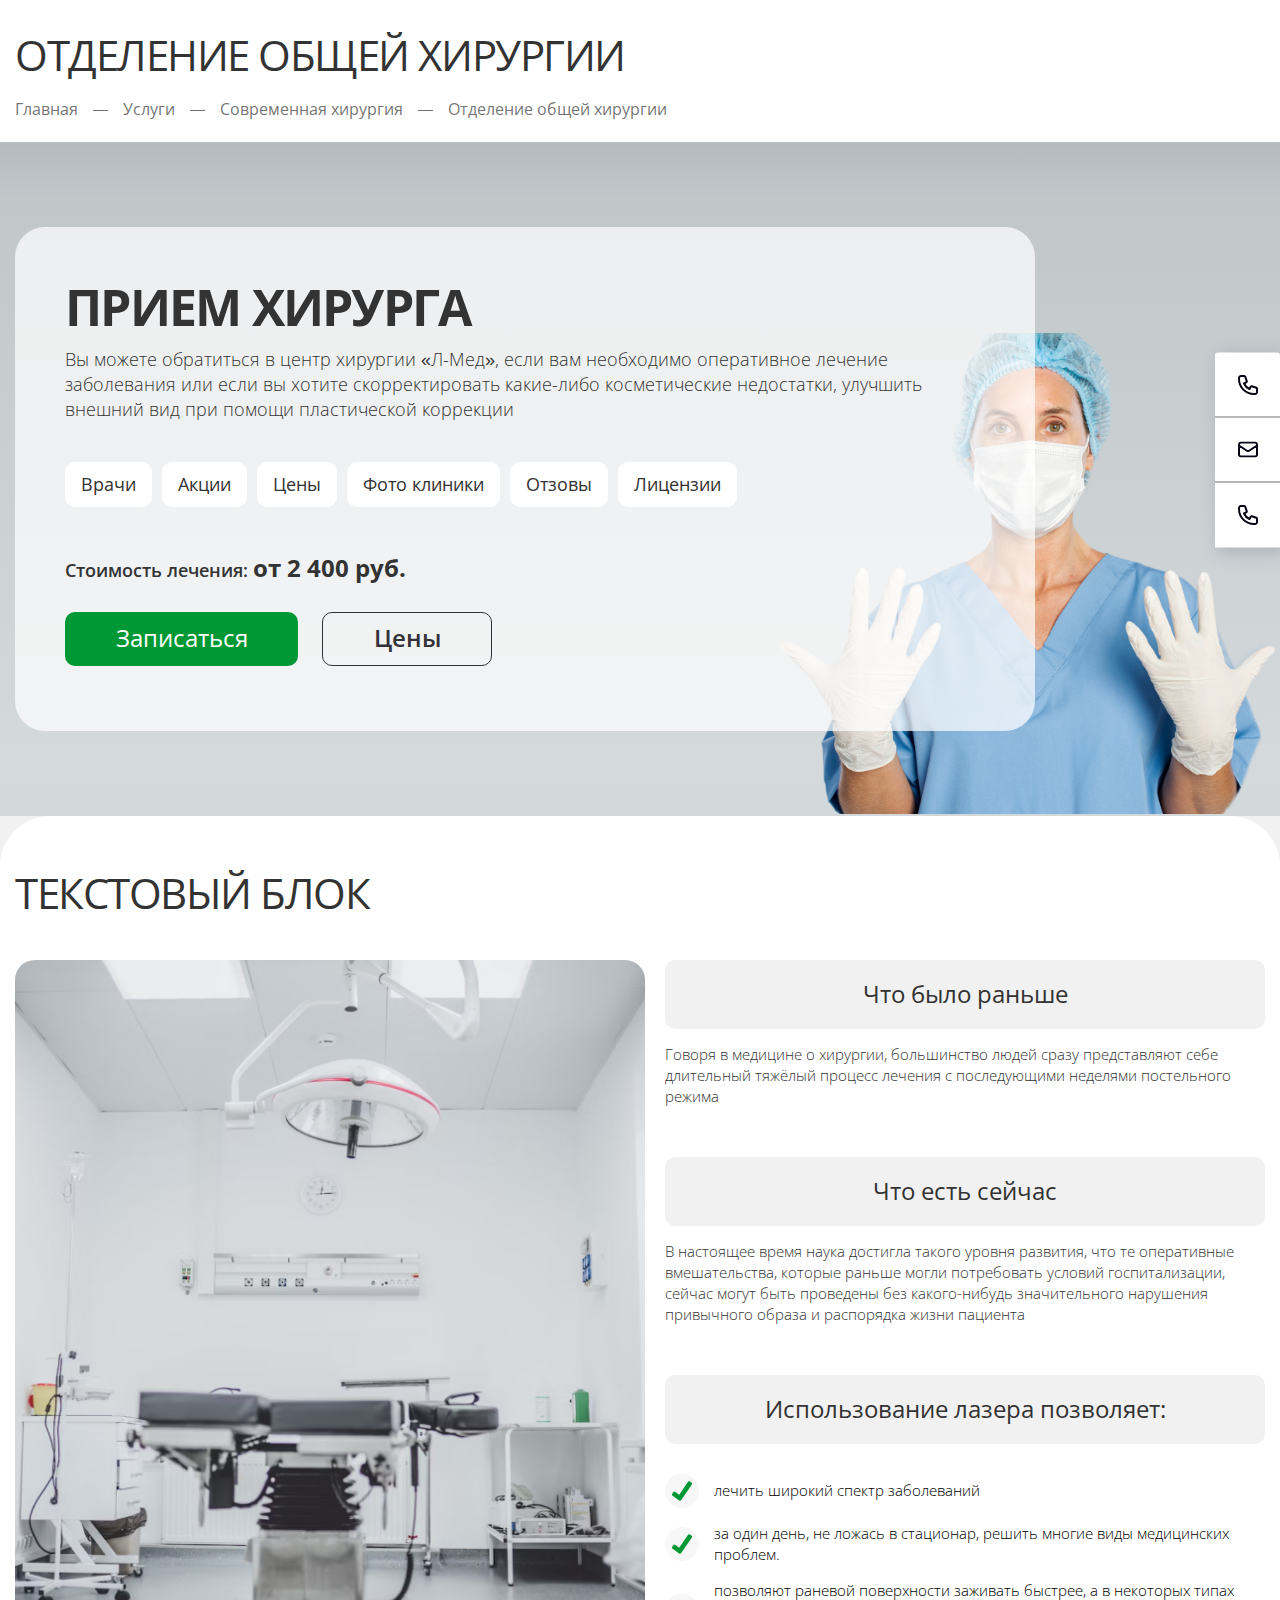
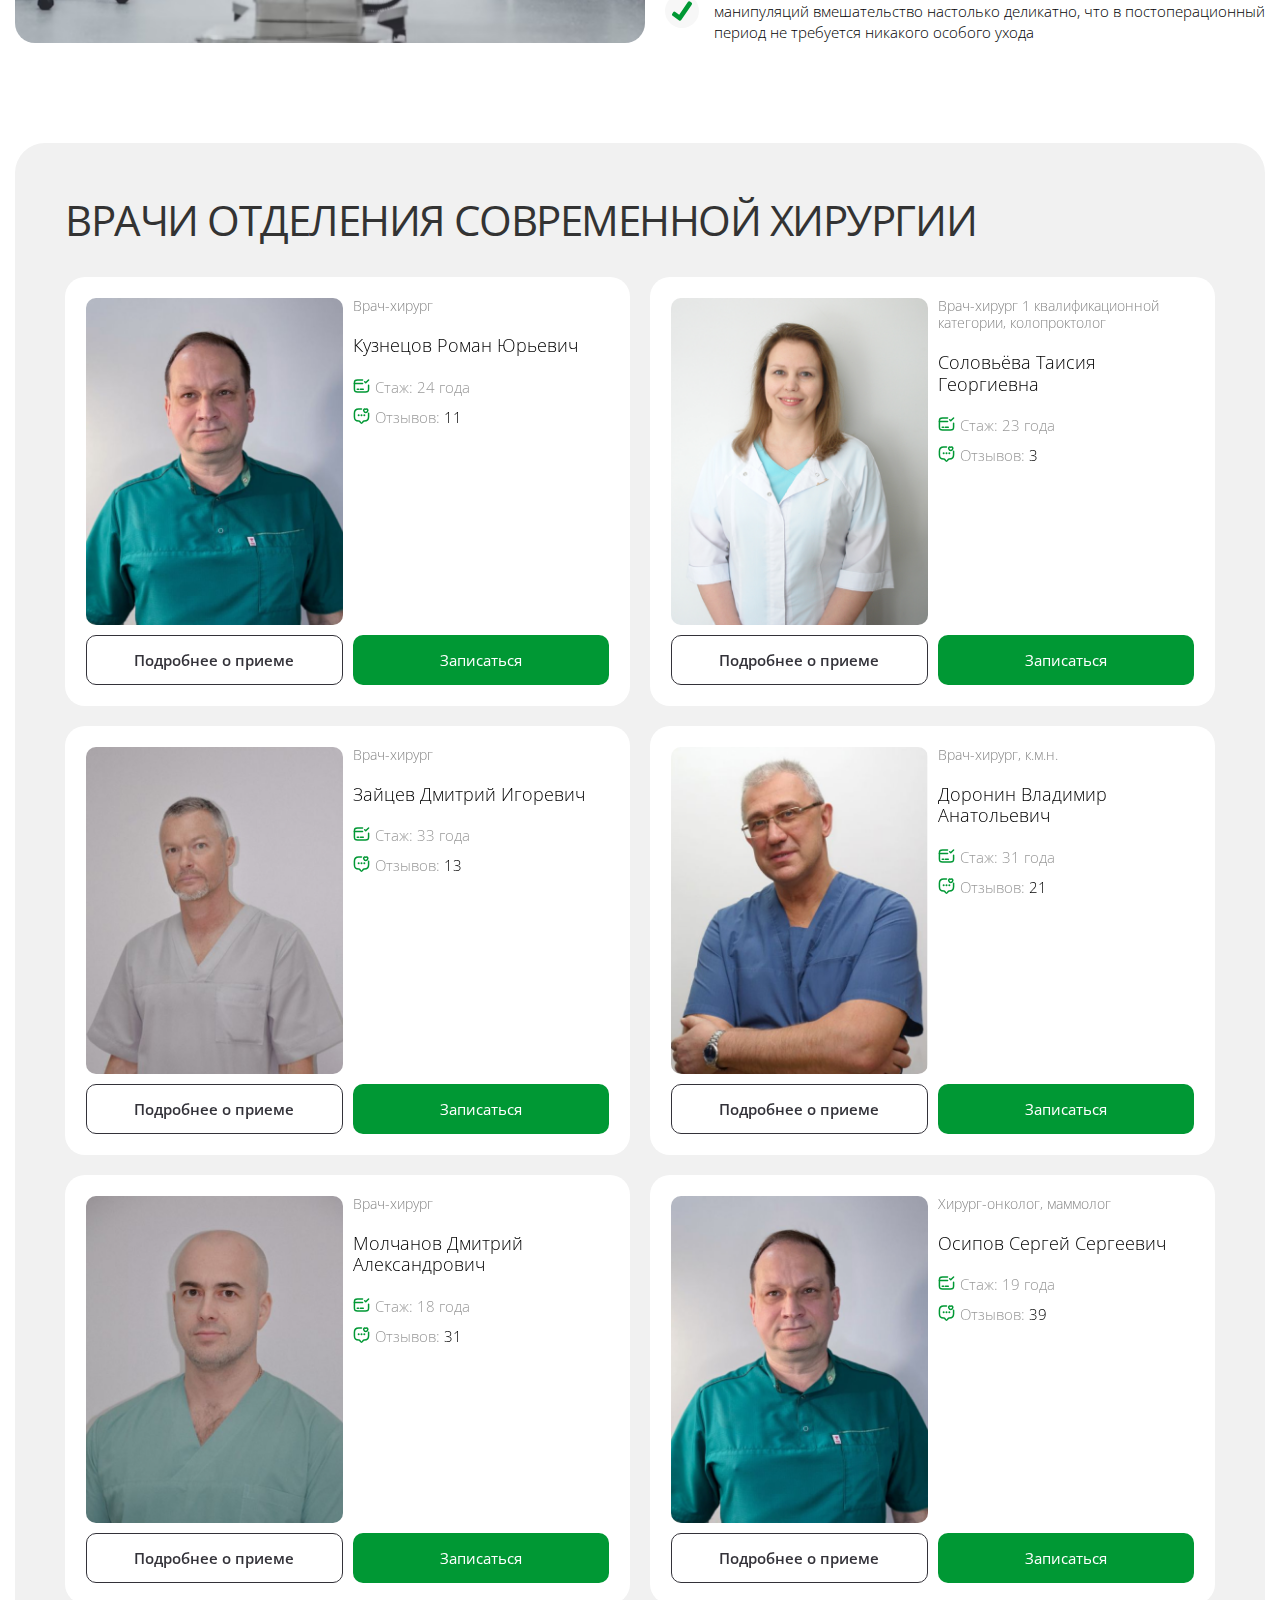
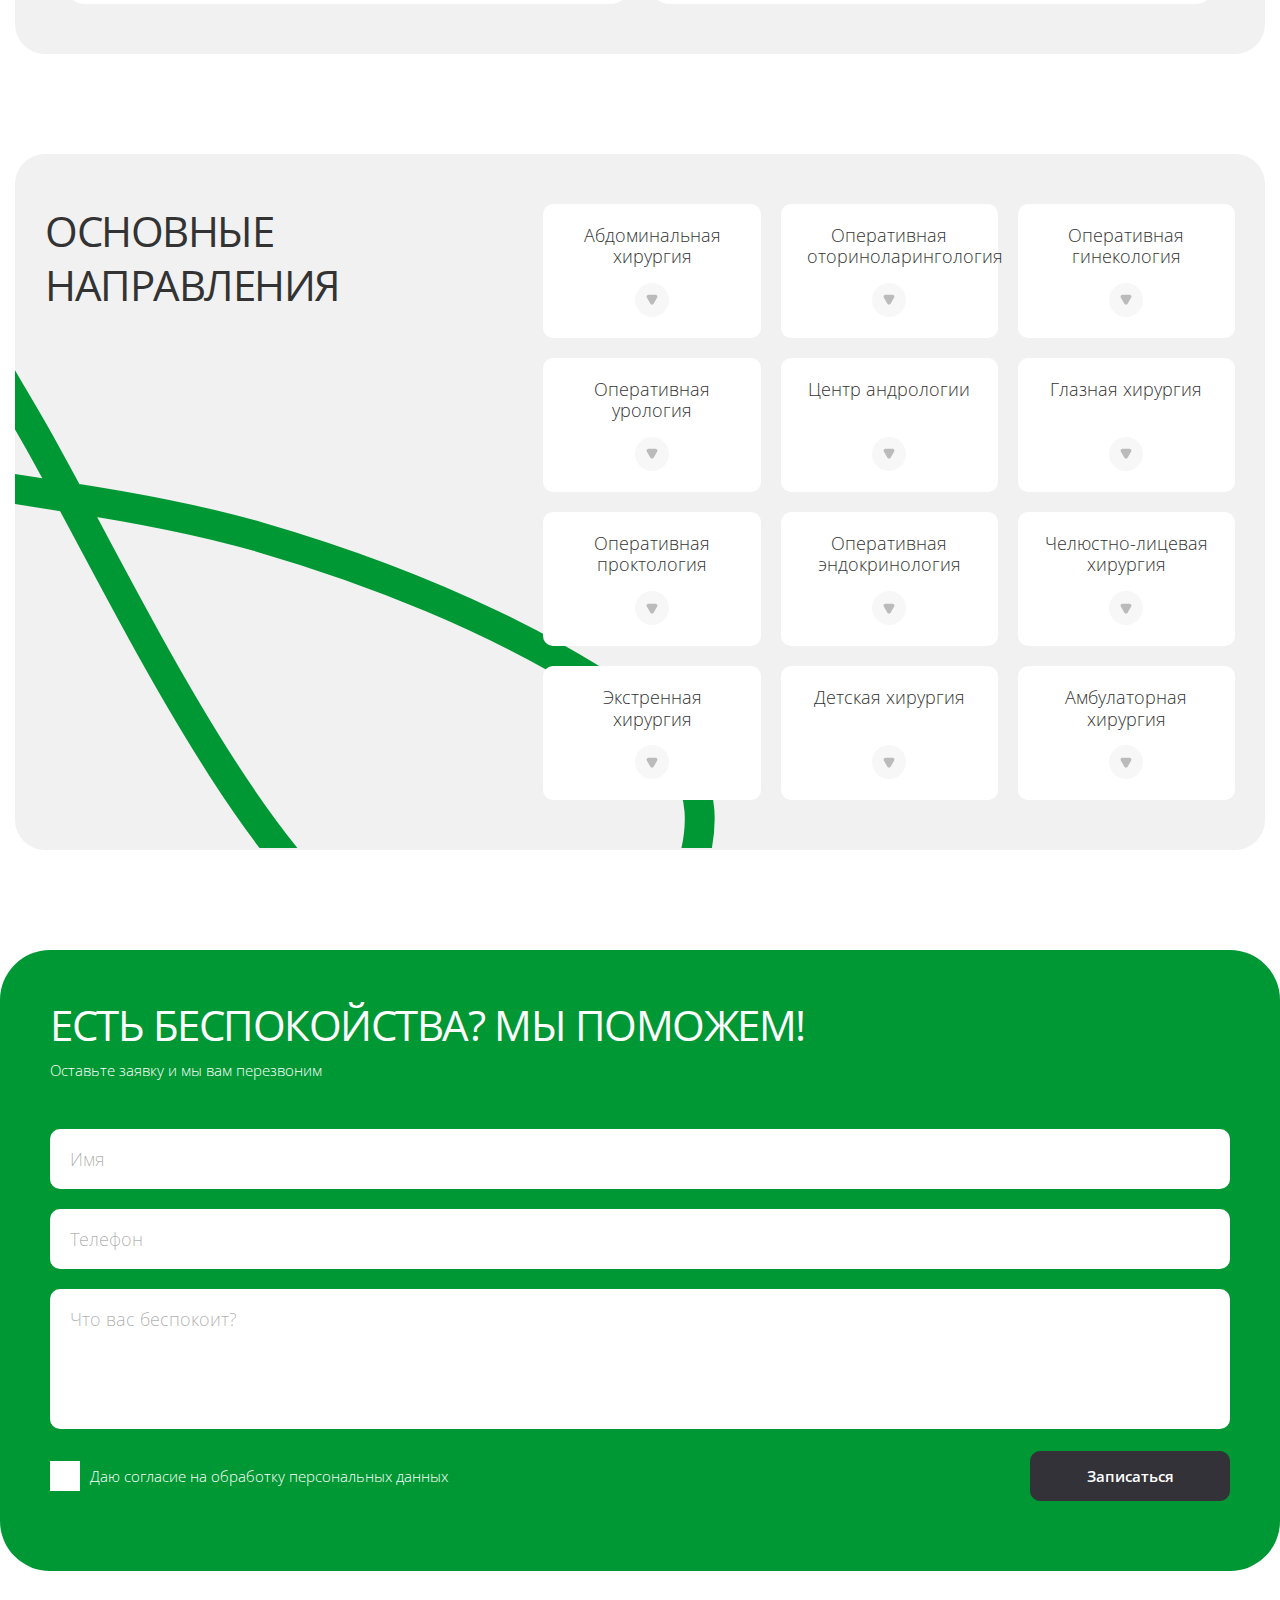
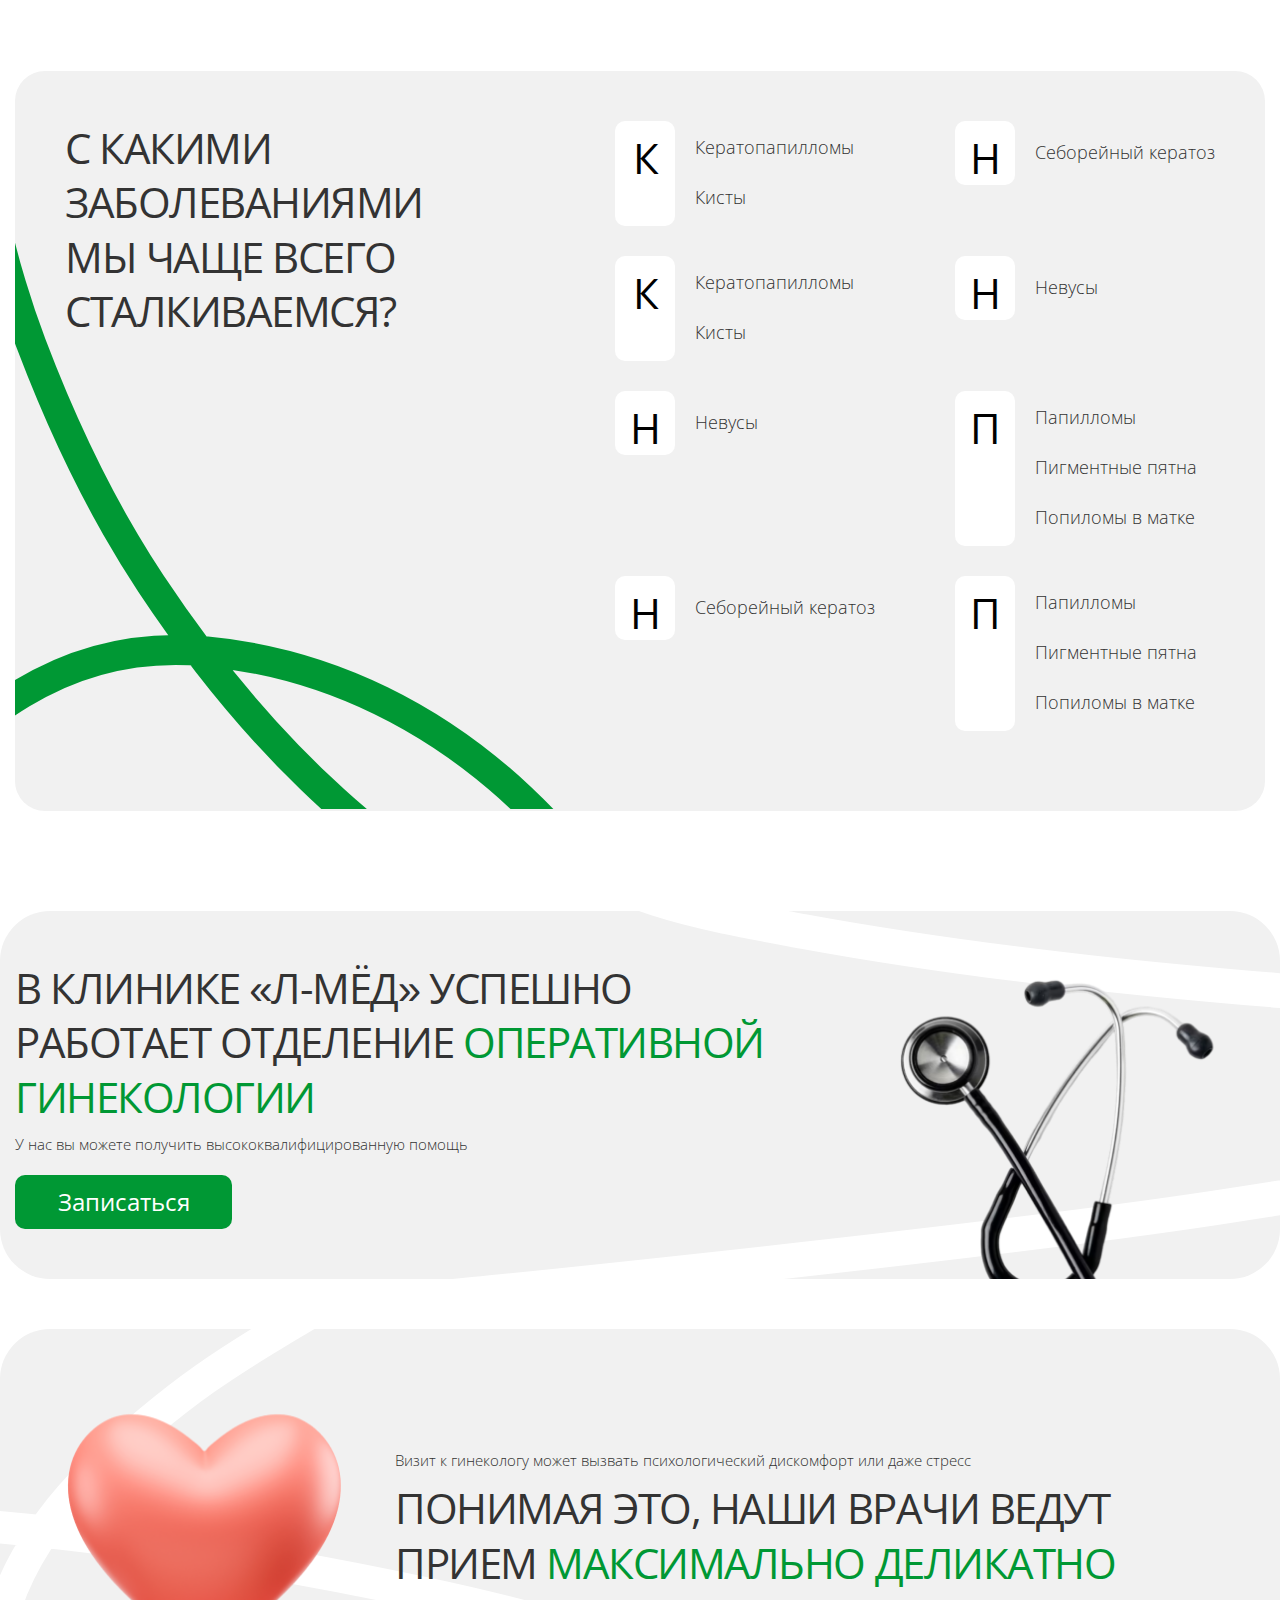
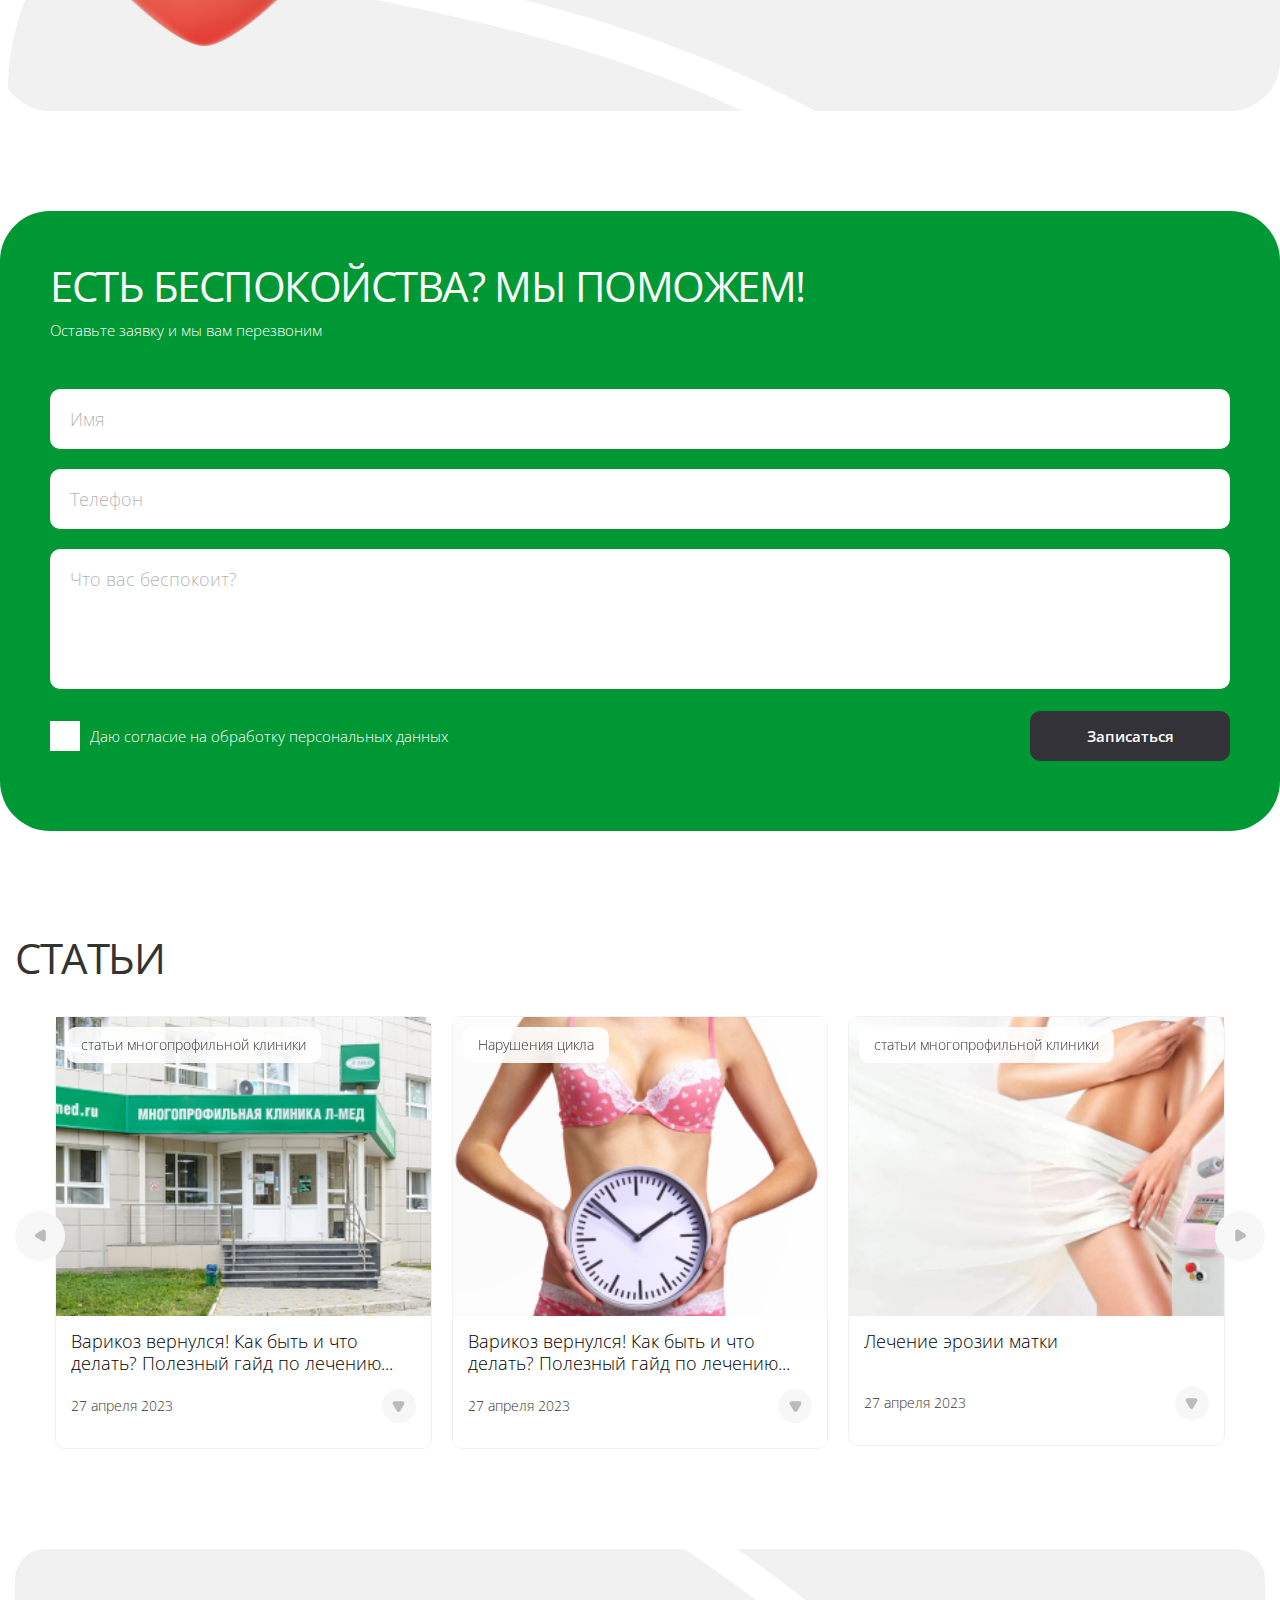
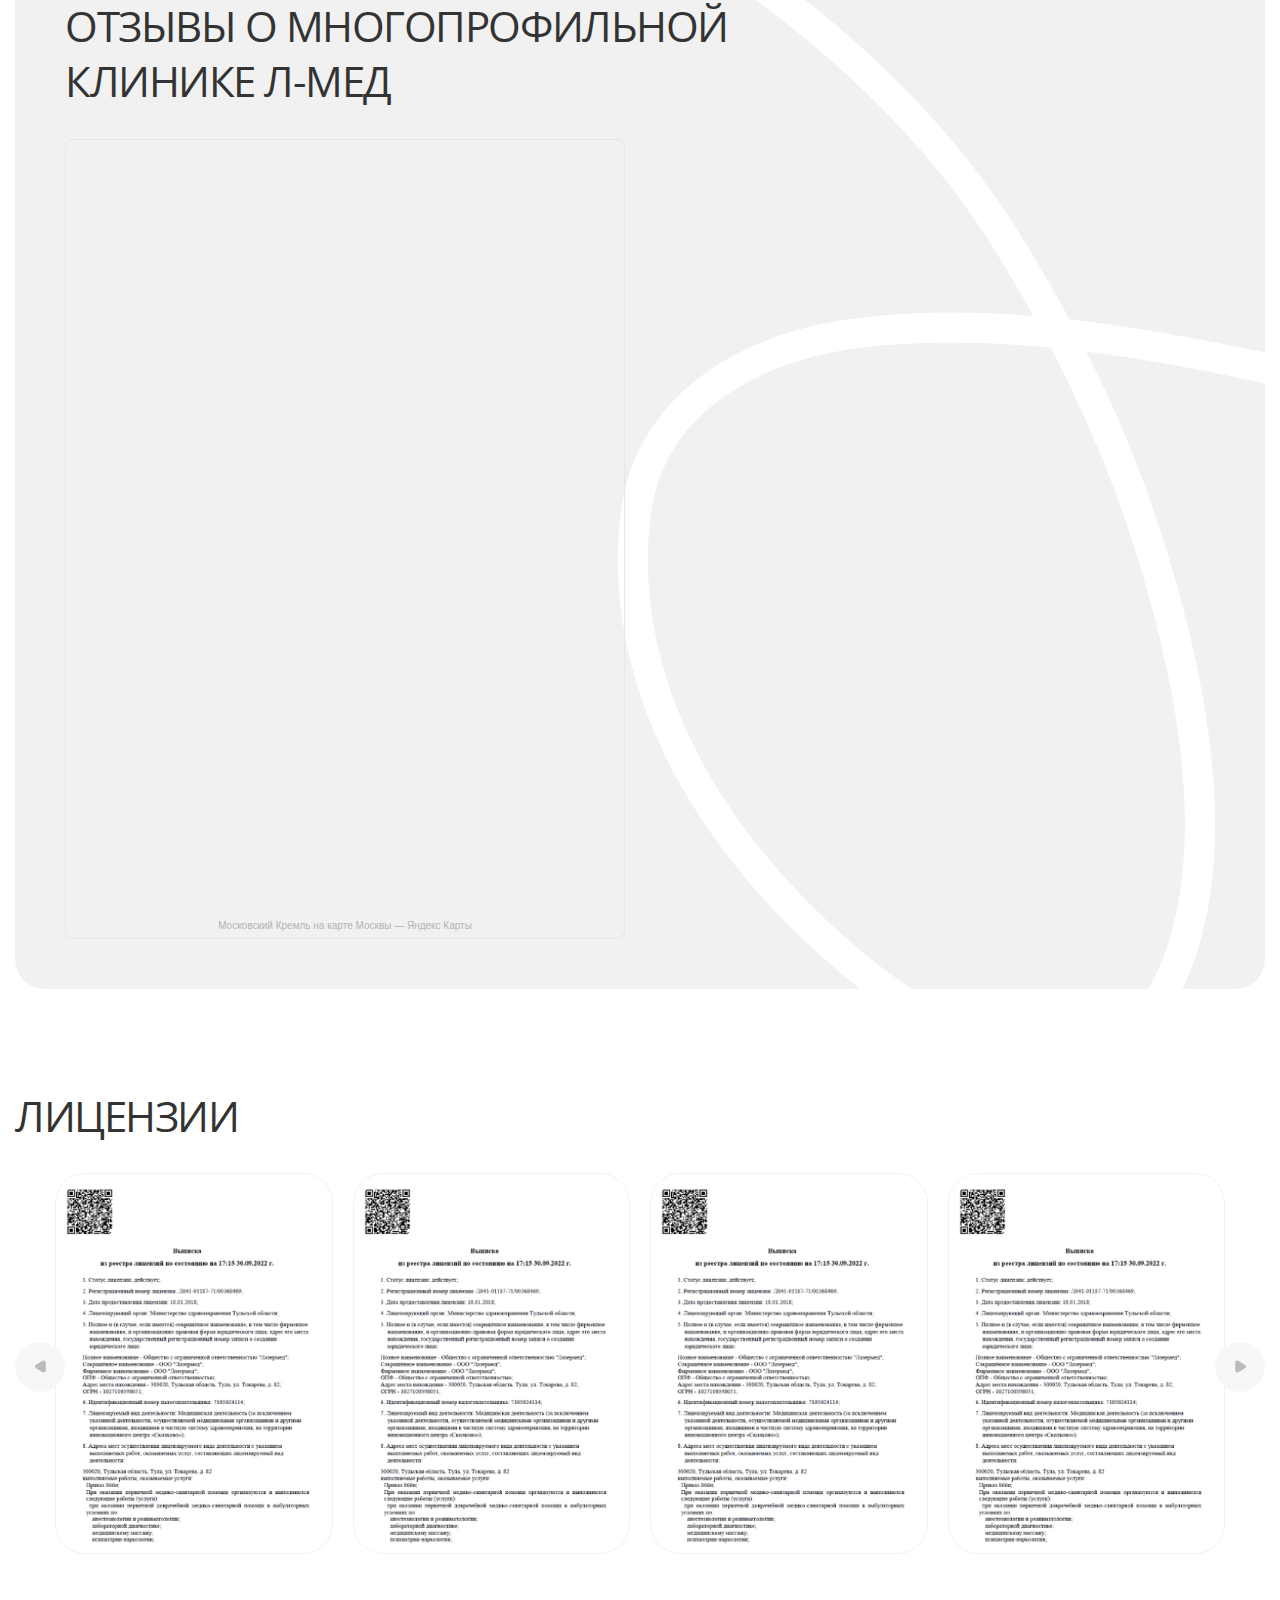
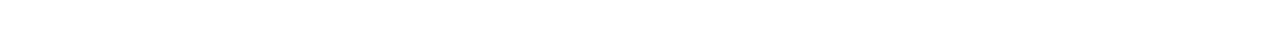
==== commit 3ace3d5a: "comment2" ====
--- a/doctors.html
+++ b/doctors.html
@@ -39,29 +39,32 @@
 					</div>
 				</div>
 			</section>
-			<section class="service-main service-main3">
+			<section class="service-main">
+				<div class="service-main__img">
+					<img src="img/service-main__img3.png" alt="">
+				</div>
 				<div class="container">
 					<div class="service-main__inner">
 						<div class="service-main__desc">
 							<h1 class="service-main__title">Прием хирурга</h1>
 							<div class="service-main__text">Вы можете обратиться в центр хирургии «Л-Мед», если вам необходимо оперативное лечение заболевания или если вы хотите скорректировать какие-либо косметические недостатки, улучшить внешний вид при помощи пластической коррекции</div>
 							<div class="service-main__links">
-								<a class="service-main__link" href="">
+								<a class="service-main__link" href="#doctors">
 									<span>Врачи</span>
 								</a>
-								<a class="service-main__link" href="">
+								<a class="service-main__link" href="#discounts">
 									<span>Акции</span>
 								</a>
 								<a class="service-main__link" href="">
 									<span>Цены</span>
 								</a>
-								<a class="service-main__link" href="">
+								<a class="service-main__link" href="#gallery-section">
 									<span>Фото клиники</span>
 								</a>
-								<a class="service-main__link" href="">
+								<a class="service-main__link" href="#reviews">
 									<span>Отзовы</span>
 								</a>
-								<a class="service-main__link" href="">
+								<a class="service-main__link" href="#licenses">
 									<span>Лицензии</span>
 								</a>
 							</div>
@@ -140,7 +143,7 @@
 					</div>
 				</div>
 			</section>
-			<section class="doctors">
+			<section id="doctors" class="doctors">
 				<div class="container">
 					<div class="doctors__inner">
 						<h2 class="doctors__title display2">Врачи отделения современной хирургии</h2>
@@ -547,7 +550,7 @@
 						</div>
 						<div class="diseases__content">
 							<div class="diseases__left">
-								<h2 class="diseases__title display2">С&nbsp;какими заболеваниями <br> мы&nbsp;чаще всего сталкиваемся?</h2>
+								<h2 class="diseases__title display2">С какими заболеваниями <br> мы чаще всего сталкиваемся?</h2>
 							</div>
 							<div class="diseases__right">
 								<div class="diseases__cards">
@@ -557,19 +560,9 @@
 										</div>
 										<div class="diseases-card__desc">
 											<a href="" class="diseases-card__link">
-												<div class="diseases-card__link-icon">
-													<svg width="11" height="13" viewBox="0 0 11 13" fill="none" xmlns="http://www.w3.org/2000/svg">
-														<path d="M10 4.76795C11.3333 5.53775 11.3333 7.46225 10 8.23205L3.25 12.1292C1.91666 12.899 0.249999 11.9367 0.249999 10.3971L0.25 2.60288C0.25 1.06328 1.91667 0.101034 3.25 0.870834L10 4.76795Z" fill="#009834"></path>
-													</svg>
-												</div>
 												<div class="diseases-card__link-text">Кератопапилломы</div>
 											</a>
 											<a href="" class="diseases-card__link">
-												<div class="diseases-card__link-icon">
-													<svg width="11" height="13" viewBox="0 0 11 13" fill="none" xmlns="http://www.w3.org/2000/svg">
-														<path d="M10 4.76795C11.3333 5.53775 11.3333 7.46225 10 8.23205L3.25 12.1292C1.91666 12.899 0.249999 11.9367 0.249999 10.3971L0.25 2.60288C0.25 1.06328 1.91667 0.101034 3.25 0.870834L10 4.76795Z" fill="#009834"></path>
-													</svg>
-												</div>
 												<div class="diseases-card__link-text">Кисты</div>
 											</a>
 										</div>
@@ -580,11 +573,6 @@
 										</div>
 										<div class="diseases-card__desc">
 											<a href="" class="diseases-card__link">
-												<div class="diseases-card__link-icon">
-													<svg width="11" height="13" viewBox="0 0 11 13" fill="none" xmlns="http://www.w3.org/2000/svg">
-														<path d="M10 4.76795C11.3333 5.53775 11.3333 7.46225 10 8.23205L3.25 12.1292C1.91666 12.899 0.249999 11.9367 0.249999 10.3971L0.25 2.60288C0.25 1.06328 1.91667 0.101034 3.25 0.870834L10 4.76795Z" fill="#009834"></path>
-													</svg>
-												</div>
 												<div class="diseases-card__link-text">Себорейный кератоз</div>
 											</a>
 										</div>
@@ -595,19 +583,9 @@
 										</div>
 										<div class="diseases-card__desc">
 											<a href="" class="diseases-card__link">
-												<div class="diseases-card__link-icon">
-													<svg width="11" height="13" viewBox="0 0 11 13" fill="none" xmlns="http://www.w3.org/2000/svg">
-														<path d="M10 4.76795C11.3333 5.53775 11.3333 7.46225 10 8.23205L3.25 12.1292C1.91666 12.899 0.249999 11.9367 0.249999 10.3971L0.25 2.60288C0.25 1.06328 1.91667 0.101034 3.25 0.870834L10 4.76795Z" fill="#009834"></path>
-													</svg>
-												</div>
 												<div class="diseases-card__link-text">Кератопапилломы</div>
 											</a>
 											<a href="" class="diseases-card__link">
-												<div class="diseases-card__link-icon">
-													<svg width="11" height="13" viewBox="0 0 11 13" fill="none" xmlns="http://www.w3.org/2000/svg">
-														<path d="M10 4.76795C11.3333 5.53775 11.3333 7.46225 10 8.23205L3.25 12.1292C1.91666 12.899 0.249999 11.9367 0.249999 10.3971L0.25 2.60288C0.25 1.06328 1.91667 0.101034 3.25 0.870834L10 4.76795Z" fill="#009834"></path>
-													</svg>
-												</div>
 												<div class="diseases-card__link-text">Кисты</div>
 											</a>
 										</div>
@@ -618,11 +596,6 @@
 										</div>
 										<div class="diseases-card__desc">
 											<a href="" class="diseases-card__link">
-												<div class="diseases-card__link-icon">
-													<svg width="11" height="13" viewBox="0 0 11 13" fill="none" xmlns="http://www.w3.org/2000/svg">
-														<path d="M10 4.76795C11.3333 5.53775 11.3333 7.46225 10 8.23205L3.25 12.1292C1.91666 12.899 0.249999 11.9367 0.249999 10.3971L0.25 2.60288C0.25 1.06328 1.91667 0.101034 3.25 0.870834L10 4.76795Z" fill="#009834"></path>
-													</svg>
-												</div>
 												<div class="diseases-card__link-text">Невусы</div>
 											</a>
 										</div>
@@ -633,11 +606,6 @@
 										</div>
 										<div class="diseases-card__desc">
 											<a href="" class="diseases-card__link">
-												<div class="diseases-card__link-icon">
-													<svg width="11" height="13" viewBox="0 0 11 13" fill="none" xmlns="http://www.w3.org/2000/svg">
-														<path d="M10 4.76795C11.3333 5.53775 11.3333 7.46225 10 8.23205L3.25 12.1292C1.91666 12.899 0.249999 11.9367 0.249999 10.3971L0.25 2.60288C0.25 1.06328 1.91667 0.101034 3.25 0.870834L10 4.76795Z" fill="#009834"></path>
-													</svg>
-												</div>
 												<div class="diseases-card__link-text">Невусы</div>
 											</a>
 										</div>
@@ -648,28 +616,13 @@
 										</div>
 										<div class="diseases-card__desc">
 											<a href="" class="diseases-card__link">
-												<div class="diseases-card__link-icon">
-													<svg width="11" height="13" viewBox="0 0 11 13" fill="none" xmlns="http://www.w3.org/2000/svg">
-														<path d="M10 4.76795C11.3333 5.53775 11.3333 7.46225 10 8.23205L3.25 12.1292C1.91666 12.899 0.249999 11.9367 0.249999 10.3971L0.25 2.60288C0.25 1.06328 1.91667 0.101034 3.25 0.870834L10 4.76795Z" fill="#009834"></path>
-													</svg>
-												</div>
 												<div class="diseases-card__link-text">Папилломы</div>
 											</a>
 											<a href="" class="diseases-card__link">
-												<div class="diseases-card__link-icon">
-													<svg width="11" height="13" viewBox="0 0 11 13" fill="none" xmlns="http://www.w3.org/2000/svg">
-														<path d="M10 4.76795C11.3333 5.53775 11.3333 7.46225 10 8.23205L3.25 12.1292C1.91666 12.899 0.249999 11.9367 0.249999 10.3971L0.25 2.60288C0.25 1.06328 1.91667 0.101034 3.25 0.870834L10 4.76795Z" fill="#009834"></path>
-													</svg>
-												</div>
 												<div class="diseases-card__link-text">Пигментные пятна</div>
 											</a>
 											<a href="" class="diseases-card__link">
-												<div class="diseases-card__link-icon">
-													<svg width="11" height="13" viewBox="0 0 11 13" fill="none" xmlns="http://www.w3.org/2000/svg">
-														<path d="M10 4.76795C11.3333 5.53775 11.3333 7.46225 10 8.23205L3.25 12.1292C1.91666 12.899 0.249999 11.9367 0.249999 10.3971L0.25 2.60288C0.25 1.06328 1.91667 0.101034 3.25 0.870834L10 4.76795Z" fill="#009834"></path>
-													</svg>
-												</div>
-												<div class="diseases-card__link-text">Попиломы в&nbsp;матке</div>
+												<div class="diseases-card__link-text">Попиломы в матке</div>
 											</a>
 										</div>
 									</div>
@@ -679,11 +632,6 @@
 										</div>
 										<div class="diseases-card__desc">
 											<a href="" class="diseases-card__link">
-												<div class="diseases-card__link-icon">
-													<svg width="11" height="13" viewBox="0 0 11 13" fill="none" xmlns="http://www.w3.org/2000/svg">
-														<path d="M10 4.76795C11.3333 5.53775 11.3333 7.46225 10 8.23205L3.25 12.1292C1.91666 12.899 0.249999 11.9367 0.249999 10.3971L0.25 2.60288C0.25 1.06328 1.91667 0.101034 3.25 0.870834L10 4.76795Z" fill="#009834"></path>
-													</svg>
-												</div>
 												<div class="diseases-card__link-text">Себорейный кератоз</div>
 											</a>
 										</div>
@@ -694,28 +642,13 @@
 										</div>
 										<div class="diseases-card__desc">
 											<a href="" class="diseases-card__link">
-												<div class="diseases-card__link-icon">
-													<svg width="11" height="13" viewBox="0 0 11 13" fill="none" xmlns="http://www.w3.org/2000/svg">
-														<path d="M10 4.76795C11.3333 5.53775 11.3333 7.46225 10 8.23205L3.25 12.1292C1.91666 12.899 0.249999 11.9367 0.249999 10.3971L0.25 2.60288C0.25 1.06328 1.91667 0.101034 3.25 0.870834L10 4.76795Z" fill="#009834"></path>
-													</svg>
-												</div>
 												<div class="diseases-card__link-text">Папилломы</div>
 											</a>
 											<a href="" class="diseases-card__link">
-												<div class="diseases-card__link-icon">
-													<svg width="11" height="13" viewBox="0 0 11 13" fill="none" xmlns="http://www.w3.org/2000/svg">
-														<path d="M10 4.76795C11.3333 5.53775 11.3333 7.46225 10 8.23205L3.25 12.1292C1.91666 12.899 0.249999 11.9367 0.249999 10.3971L0.25 2.60288C0.25 1.06328 1.91667 0.101034 3.25 0.870834L10 4.76795Z" fill="#009834"></path>
-													</svg>
-												</div>
 												<div class="diseases-card__link-text">Пигментные пятна</div>
 											</a>
 											<a href="" class="diseases-card__link">
-												<div class="diseases-card__link-icon">
-													<svg width="11" height="13" viewBox="0 0 11 13" fill="none" xmlns="http://www.w3.org/2000/svg">
-														<path d="M10 4.76795C11.3333 5.53775 11.3333 7.46225 10 8.23205L3.25 12.1292C1.91666 12.899 0.249999 11.9367 0.249999 10.3971L0.25 2.60288C0.25 1.06328 1.91667 0.101034 3.25 0.870834L10 4.76795Z" fill="#009834"></path>
-													</svg>
-												</div>
-												<div class="diseases-card__link-text">Попиломы в&nbsp;матке</div>
+												<div class="diseases-card__link-text">Попиломы в матке</div>
 											</a>
 										</div>
 									</div>
@@ -951,19 +884,22 @@
 					</div>
 				</div>
 			</section>
-			<section class="reviews">
+			<section id="reviews" class="reviews">
 				<div class="container">
 					<div class="reviews__inner">
+						<div class="reviews__line">
+							<img src="img/lines9.svg" alt="">
+						</div>
 						<h2 class="reviews__title display2">Отзывы о многопрофильной <br> клинике Л-Мед</h2>
 						<div class="reviews__content">
-							<div style="width:100%;height:800px;overflow:hidden;position:relative;display:flex;align-items: center;justify-content: center;margin: 30px 0px;">
+							<div style="width:100%;height:800px;overflow:hidden;position:relative;display:flex;align-items: center;justify-content: center;margin: 0;">
 								<iframe style="width:100%;height:100%;border:1px solid #e6e6e6;border-radius:8px;box-sizing:border-box" src="https://yandex.ru/maps-reviews-widget/1023322799?comments"></iframe><a href="https://yandex.ru/maps/org/moskovskiy_kreml/1023322799/" target="_blank" style="box-sizing:border-box;text-decoration:none;color:#b3b3b3;font-size:10px;font-family:YS Text,sans-serif;padding:0 20px;position:absolute;bottom:8px;width:100%;text-align:center;left:0;overflow:hidden;text-overflow:ellipsis;display:block;max-height:14px;white-space:nowrap;padding:0 16px;box-sizing:border-box">Московский Кремль на карте Москвы — Яндекс&nbsp;Карты</a>
 							</div>
 						</div>
 					</div>
 				</div>
 			</section>
-			<section class="licenses">
+			<section id="licenses" class="licenses">
 				<div class="container">
 					<div class="licenses__inner">
 						<h2 class="licenses__title display2">Лицензии</h2>
@@ -1010,22 +946,22 @@
 				</div>
 			</section>
 			<div class="connection-fixed">
-			<a href="" class="connection-fixed__item">
+				<a href="" class="connection-fixed__item">
 				<svg width="20" height="21" viewBox="0 0 20 21" fill="none" xmlns="http://www.w3.org/2000/svg">
 					<path d="M1.58579 2.08579C1.21071 2.46086 1 2.96957 1 3.5V4.5C1 12.784 7.716 19.5 16 19.5H17C17.5304 19.5 18.0391 19.2893 18.4142 18.9142C18.7893 18.5391 19 18.0304 19 17.5V14.221C19.0001 14.011 18.934 13.8064 18.8112 13.636C18.6885 13.4657 18.5152 13.3383 18.316 13.272L13.823 11.774C13.5947 11.6981 13.3466 11.7071 13.1244 11.7993C12.9021 11.8915 12.7205 12.0607 12.613 12.276L11.483 14.533C9.03446 13.4267 7.07332 11.4655 5.967 9.017L8.224 7.887C8.43925 7.77945 8.60851 7.5979 8.70072 7.37564C8.79293 7.15339 8.8019 6.90534 8.726 6.677L7.228 2.184C7.16171 1.98496 7.03449 1.8118 6.86436 1.68905C6.69422 1.5663 6.48979 1.50016 6.28 1.5H3C2.46957 1.5 1.96086 1.71071 1.58579 2.08579Z" stroke="#080515" stroke-width="2" stroke-linecap="round" stroke-linejoin="round"/>
 				</svg>
 			</a>
-			<a href="" class="connection-fixed__item">
+				<a href="" class="connection-fixed__item">
 				<svg width="20" height="16" viewBox="0 0 20 16" fill="none" xmlns="http://www.w3.org/2000/svg">
 					<path d="M1 4L8.89 9.26C9.21866 9.47928 9.6049 9.5963 10 9.5963C10.3951 9.5963 10.7813 9.47928 11.11 9.26L19 4M3 15H17C17.5304 15 18.0391 14.7893 18.4142 14.4142C18.7893 14.0391 19 13.5304 19 13V3C19 2.46957 18.7893 1.96086 18.4142 1.58579C18.0391 1.21071 17.5304 1 17 1H3C2.46957 1 1.96086 1.21071 1.58579 1.58579C1.21071 1.96086 1 2.46957 1 3V13C1 13.5304 1.21071 14.0391 1.58579 14.4142C1.96086 14.7893 2.46957 15 3 15Z" stroke="#080515" stroke-width="2" stroke-linecap="round" stroke-linejoin="round"/>
 				</svg>
 			</a>
-			<a href="" class="connection-fixed__item">
+				<a href="" class="connection-fixed__item">
 				<svg width="20" height="21" viewBox="0 0 20 21" fill="none" xmlns="http://www.w3.org/2000/svg">
 					<path d="M1.58579 2.08579C1.21071 2.46086 1 2.96957 1 3.5V4.5C1 12.784 7.716 19.5 16 19.5H17C17.5304 19.5 18.0391 19.2893 18.4142 18.9142C18.7893 18.5391 19 18.0304 19 17.5V14.221C19.0001 14.011 18.934 13.8064 18.8112 13.636C18.6885 13.4657 18.5152 13.3383 18.316 13.272L13.823 11.774C13.5947 11.6981 13.3466 11.7071 13.1244 11.7993C12.9021 11.8915 12.7205 12.0607 12.613 12.276L11.483 14.533C9.03446 13.4267 7.07332 11.4655 5.967 9.017L8.224 7.887C8.43925 7.77945 8.60851 7.5979 8.70072 7.37564C8.79293 7.15339 8.8019 6.90534 8.726 6.677L7.228 2.184C7.16171 1.98496 7.03449 1.8118 6.86436 1.68905C6.69422 1.5663 6.48979 1.50016 6.28 1.5H3C2.46957 1.5 1.96086 1.71071 1.58579 2.08579Z" stroke="#080515" stroke-width="2" stroke-linecap="round" stroke-linejoin="round"/>
 				</svg>
 			</a>
-		</div>
+			</div>
 		</main>
 	</div>
 
--- a/css/style.min.css
+++ b/css/style.min.css
@@ -1,2 +1,2 @@
-*,::after,::before{-webkit-box-sizing:inherit;box-sizing:inherit}*{-webkit-box-sizing:border-box;box-sizing:border-box}a,body,div,form,h1,h2,h3,h4,h5,label,li,p,ul{margin:0;padding:0;border:0;text-decoration:none;line-height:1;-webkit-box-sizing:border-box;box-sizing:border-box}button,input,input:active,input[type=checkbox]:focus,input[type=file]:focus,input[type=radio]:focus,input[type=text]:focus,textarea{outline:0!important}button{border:none;cursor:pointer;display:-webkit-box;display:-ms-flexbox;display:flex;-webkit-box-pack:center;-ms-flex-pack:center;justify-content:center;-webkit-box-align:center;-ms-flex-align:center;align-items:center;-webkit-transition:.5s;-o-transition:.5s;transition:.5s}html{height:100%;scroll-behavior:smooth;-webkit-box-sizing:border-box;box-sizing:border-box}body{font-family:OpenSans,sans-serif;font-weight:400;height:100%;overflow-x:hidden}.fixed-body{overflow:hidden}h1,h2,h3,h4,h5,h6,img,p{margin:0;padding:0;height:auto;-o-object-fit:cover;object-fit:cover}a{color:inherit;text-decoration:none;-webkit-transition:.5s;-o-transition:.5s;transition:.5s}li,ul{margin:0;padding:0;list-style:none}.container{margin:0 auto;padding:0 15px;max-width:1630px}@font-face{font-family:OpenSans;font-weight:300;src:url(../fonts/OpenSans-Light.woff) format("woff")}@font-face{font-family:OpenSans;font-weight:300;src:url(../fonts/OpenSans-Light.woff2) format("woff2")}@font-face{font-family:OpenSans;font-weight:400;src:url(../fonts/OpenSans-Regular.woff) format("woff")}@font-face{font-family:OpenSans;font-weight:400;src:url(../fonts/OpenSans-Regular.woff2) format("woff2")}@font-face{font-family:OpenSans;font-weight:500;src:url(../fonts/OpenSans-Medium.woff) format("woff")}@font-face{font-family:OpenSans;font-weight:500;src:url(../fonts/OpenSans-Medium.woff2) format("woff2")}@font-face{font-family:OpenSans;font-weight:600;src:url(../fonts/OpenSans-SemiBold.woff) format("woff")}@font-face{font-family:OpenSans;font-weight:600;src:url(../fonts/OpenSans-SemiBold.woff2) format("woff2")}@font-face{font-family:OpenSans;font-weight:700;src:url(../fonts/OpenSans-Bold.woff) format("woff")}@font-face{font-family:OpenSans;font-weight:700;src:url(../fonts/OpenSans-Bold.woff2) format("woff2")}@font-face{font-family:OpenSans;font-weight:800;src:url(../fonts/OpenSans-ExtraBold.woff) format("woff")}@font-face{font-family:OpenSans;font-weight:800;src:url(../fonts/OpenSans-ExtraBold.woff2) format("woff2")}.nav{padding:50px 0}.nav__list{display:grid;grid-template-columns:100%;gap:15px}.nav__list li a{font-size:24px;line-height:120%;color:#000}.nav__list li a:hover{color:#009834}.wrap{overflow:hidden}.page-top{background:#fff;padding:30px 0 10px}.page-top__title{font-size:42px;line-height:120%;font-weight:400;letter-spacing:-1.47px;text-transform:uppercase;color:#333}.breadcrumbs{margin-top:20px}.breadcrumbs__items{display:-webkit-box;display:-ms-flexbox;display:flex;-ms-flex-wrap:wrap;flex-wrap:wrap;-webkit-box-align:center;-ms-flex-align:center;align-items:center}.breadcrumbs__item{display:-webkit-box;display:-ms-flexbox;display:flex;-webkit-box-align:center;-ms-flex-align:center;align-items:center;font-size:16px;line-height:120%;color:rgba(51,51,51,.7);margin-bottom:12px}.breadcrumbs__item span{width:15px;height:1px;background:rgba(51,51,51,.7);margin-left:15px}.breadcrumbs__item:not(:last-child){margin-right:15px}.breadcrumbs__item:hover{color:#009834}.btn{display:-webkit-box;display:-ms-flexbox;display:flex;-webkit-box-pack:center;-ms-flex-pack:center;justify-content:center;-webkit-box-align:center;-ms-flex-align:center;align-items:center}.btn-green{background:#009834;border-radius:10px}.btn-green:hover{background:#00b63c}.btn-green span{line-height:120%;color:#fff}.btn-transparent{background:rgba(0,0,0,0);border:1px solid #333239;border-radius:10px}.btn-transparent:hover{background:#333239}.btn-transparent:hover span{color:#fff}.btn-transparent span{font-size:15px;line-height:120%;font-weight:600;color:#333239}.connection-fixed{position:fixed;z-index:5;top:50%;right:0;-webkit-transform:translate(0,-50%);-ms-transform:translate(0,-50%);transform:translate(0,-50%);display:-webkit-inline-box;display:-ms-inline-flexbox;display:inline-flex;-webkit-box-orient:vertical;-webkit-box-direction:normal;-ms-flex-direction:column;flex-direction:column;-webkit-box-align:center;-ms-flex-align:center;align-items:center;background:#fff;-webkit-box-shadow:4px 4px 18px 1px rgba(34,60,80,.2);box-shadow:4px 4px 18px 1px rgba(34,60,80,.2);border-radius:3px 3px 0 0}.connection-fixed__item{width:65px;height:65px;display:-webkit-box;display:-ms-flexbox;display:flex;-webkit-box-pack:center;-ms-flex-pack:center;justify-content:center;-webkit-box-align:center;-ms-flex-align:center;align-items:center}.connection-fixed__item:not(:last-child){border-bottom:1px solid rgba(51,51,51,.7)}.connection-fixed__item:hover{background:#009834;border-color:#009834}.connection-fixed__item:hover svg path{stroke:#fff}.display2{font-size:42px;line-height:130%;font-weight:400;letter-spacing:-1.47px;text-transform:uppercase;color:#333}.swiper-button-prev{z-index:1;width:50px;height:50px;display:-webkit-box;display:-ms-flexbox;display:flex;-webkit-box-pack:center;-ms-flex-pack:center;justify-content:center;-webkit-box-align:center;-ms-flex-align:center;align-items:center;background:#f7f7f7;border-radius:50%}.swiper-button-prev:after{display:none}.swiper-button-prev:hover{background:#fff;border:1px solid rgba(0,152,52,.2)}.swiper-button-prev:hover svg path{fill:#009834}.swiper-button-prev svg path{-webkit-transition:.3s;-o-transition:.3s;transition:.3s}.swiper-button-next{z-index:1;width:50px;height:50px;display:-webkit-box;display:-ms-flexbox;display:flex;-webkit-box-pack:center;-ms-flex-pack:center;justify-content:center;-webkit-box-align:center;-ms-flex-align:center;align-items:center;background:#f7f7f7;border-radius:50%}.swiper-button-next:after{display:none}.swiper-button-next:hover{background:#fff;border:1px solid rgba(0,152,52,.2)}.swiper-button-next:hover svg path{fill:#009834}.swiper-button-next svg path{-webkit-transition:.3s;-o-transition:.3s;transition:.3s}.swiper-button-disabled{pointer-events:all!important;opacity:1!important}.swiper-pagination-bullet-active{background:#009834}@media screen and (max-width:992px){.display2,.page-top__title{font-size:32px}}@media screen and (max-width:768px){.connection-fixed{display:none}}@media screen and (max-width:576px){.page-top__title{font-size:24px}.breadcrumbs{margin-top:15px}.breadcrumbs__item{font-size:14px}.display2{font-size:24px}}.service-main{background-image:url(../img/service-main__bg.png);background-repeat:no-repeat;background-position:right;background-size:cover;padding:85px 0 70px;position:relative}.service-main2{background-image:url(../img/service-main__bg2.png)}.service-main3{background-image:url(../img/service-main__bg3.png)}.service-main__desc{max-width:1020px;background:rgba(255,255,255,.7);border-radius:30px;padding:50px}.service-main__title{font-size:50px;line-height:120%;font-weight:700;letter-spacing:-1.75px;text-transform:uppercase;color:#333}.service-main__text{font-size:18px;line-height:140%;font-weight:300;color:#333;margin-top:10px}.service-main__links{display:-webkit-box;display:-ms-flexbox;display:flex;-ms-flex-wrap:wrap;flex-wrap:wrap;-webkit-box-align:center;-ms-flex-align:center;align-items:center;margin-top:40px}.service-main__link{height:45px;display:-webkit-box;display:-ms-flexbox;display:flex;-webkit-box-pack:center;-ms-flex-pack:center;justify-content:center;-webkit-box-align:center;-ms-flex-align:center;align-items:center;background:#fff;border-radius:10px;padding:3px 16px;margin-bottom:10px}.service-main__link:not(:last-child){margin-right:10px}.service-main__link:hover{background:#009834}.service-main__link:hover span{color:#fff}.service-main__link span{font-size:18px;line-height:120%;color:#333}.service-main__btns{display:-webkit-box;display:-ms-flexbox;display:flex;-ms-flex-wrap:wrap;flex-wrap:wrap;-webkit-box-align:center;-ms-flex-align:center;align-items:center;margin-top:30px}.service-main__btn{width:233px;height:54px;margin-right:24px;margin-bottom:15px}.service-main__btn span{font-size:24px}.service-main__btn2{width:170px;height:54px;margin-bottom:15px}.service-main__btn2 span{font-size:24px}.service-main__price{font-size:18px;line-height:120%;font-weight:600;color:#333;margin-top:40px}.service-main__price span{font-size:24px;font-weight:700}.directions{padding:50px 0}.directions__inner{background:#f1f1f1;border-radius:30px;padding:50px;position:relative}.directions__img{position:absolute;left:0;bottom:0;max-width:700px;pointer-events:none}.directions__img img{width:100%}.directions__content{display:-webkit-box;display:-ms-flexbox;display:flex;-webkit-box-pack:justify;-ms-flex-pack:justify;justify-content:space-between;position:relative;z-index:2}.directions__left{width:535px;margin-right:50px}.directions__right{width:calc(100% - 585px)}.directions__cards{display:grid;grid-template-columns:repeat(3,calc(33.3333333333% - 13.3333333333px));gap:20px}.direction-card{display:-webkit-box;display:-ms-flexbox;display:flex;-webkit-box-orient:vertical;-webkit-box-direction:normal;-ms-flex-direction:column;flex-direction:column;text-align:center;background:#fff;border-radius:10px;padding:20px 25px}.direction-card:hover .direction-card__title{color:#009834}.direction-card:hover .direction-card__icon{-webkit-transform:rotate(-90deg);-ms-transform:rotate(-90deg);transform:rotate(-90deg)}.direction-card:hover .direction-card__icon svg path{fill:#009834}.direction-card__title{font-size:18px;line-height:120%;font-weight:300;color:#333;margin-bottom:auto;-webkit-transition:.3s;-o-transition:.3s;transition:.3s}.direction-card__icon{width:34px;height:34px;display:-webkit-box;display:-ms-flexbox;display:flex;-webkit-box-pack:center;-ms-flex-pack:center;justify-content:center;-webkit-box-align:center;-ms-flex-align:center;align-items:center;background:#f7f7f7;border-radius:50%;margin:15px auto 0;-webkit-transition:.3s;-o-transition:.3s;transition:.3s}.direction-card__icon svg{width:12px}.direction-card__icon svg path{-webkit-transition:.3s;-o-transition:.3s;transition:.3s}.doctors{padding:50px 0}.doctors__inner{background:#f1f1f1;border-radius:30px;padding:50px}.doctors__slider{position:relative;margin-top:30px}@media screen and (min-width:993px){.doctors .swiper-wrapper{display:grid;grid-template-columns:repeat(3,calc(33.3333333333% - 13.3333333333px));gap:20px;-webkit-transform:unset!important;-ms-transform:unset!important;transform:unset!important}.doctors .swiper-slide{width:100%!important}.doctors .swiper-button-next,.doctors .swiper-button-prev,.doctors .swiper-pagination{display:none}}.doctor-slide{background:#fff;border-radius:20px;padding:20px}.doctor-slide__wrap{display:-webkit-box;display:-ms-flexbox;display:flex;-webkit-box-align:stretch;-ms-flex-align:stretch;align-items:stretch}.doctor-slide__img{width:260px;margin-right:20px}.doctor-slide__img img{width:100%;height:100%;border-radius:10px}.doctor-slide__desc{width:calc(100% - 280px)}.doctor-slide__post{font-size:14px;line-height:120%;font-weight:300;color:#000;opacity:.5;min-height:90px}.doctor-slide__name{font-size:18px;line-height:120%;font-weight:300;color:#000;margin-top:20px}.doctor-slide__items{display:grid;grid-template-columns:100%;gap:10px;margin-top:20px}.doctor-slide__item{display:-webkit-box;display:-ms-flexbox;display:flex;-webkit-box-align:center;-ms-flex-align:center;align-items:center}.doctor-slide__item-icon{-ms-flex-negative:0;flex-shrink:0;width:17px}.doctor-slide__item-icon img{width:100%}.doctor-slide__item-text{font-size:15px;line-height:120%;font-weight:300;color:#999;margin-left:5px}.doctor-slide__item-text a{color:#000}.doctor-slide__btns{display:-webkit-box;display:-ms-flexbox;display:flex;-webkit-box-pack:justify;-ms-flex-pack:justify;justify-content:space-between;-webkit-box-align:center;-ms-flex-align:center;align-items:center;margin-top:10px}.doctor-slide__btn{width:260px;height:50px;margin-right:10px}.doctor-slide__btn2{width:calc(100% - 270px);height:50px}.doctor-slide__btn2 span{font-size:15px}.discounts{padding:50px 0}.discounts__inner{background:#f1f1f1;border-radius:30px;padding:50px;position:relative}.discounts__img{position:absolute;left:0;bottom:0;max-width:1000px;pointer-events:none}.discounts__img img{width:100%}.discounts__content{display:-webkit-box;display:-ms-flexbox;display:flex;-webkit-box-pack:justify;-ms-flex-pack:justify;justify-content:space-between;position:relative;z-index:2}.discounts__left{width:500px;margin-right:50px}.discounts__right{width:calc(100% - 550px)}.discounts__text{font-size:15px;line-height:140%;font-weight:300;color:#000;margin-top:20px}.discounts__cards{display:grid;grid-template-columns:repeat(3,calc(33.3333333333% - 13.3333333333px));gap:20px}.discounts__btn{width:289px;height:58px;margin:20px auto 0}.discounts__btn span{font-size:15px}.discounts__btn i{-ms-flex-negative:0;flex-shrink:0;width:28px;margin-left:10px}.discounts__btn i img{width:100%}.discount-card{background:#fff;border-radius:10px;padding:20px 20px 10px}.discount-card:hover .discount-card__title{color:#009834}.discount-card:hover .discount-card__btn{-webkit-transform:rotate(-90deg);-ms-transform:rotate(-90deg);transform:rotate(-90deg)}.discount-card:hover .discount-card__btn svg path{fill:#009834}.discount-card__top{position:relative}.discount-card__img{position:relative;padding-bottom:80%}.discount-card__img img{position:absolute;top:0;left:0;right:0;bottom:0;width:100%;height:100%;border-radius:10px}.discount-card__status{position:absolute;top:0;left:0;width:38px;height:38px;display:-webkit-box;display:-ms-flexbox;display:flex;-webkit-box-pack:center;-ms-flex-pack:center;justify-content:center;-webkit-box-align:center;-ms-flex-align:center;align-items:center;background:#009834;border-radius:50%}.discount-card__status img{max-width:22px}.discount-card__section{position:absolute;top:10px;left:10px;display:-webkit-inline-box;display:-ms-inline-flexbox;display:inline-flex;-webkit-box-pack:center;-ms-flex-pack:center;justify-content:center;-webkit-box-align:center;-ms-flex-align:center;align-items:center;background:rgba(255,255,255,.9);border-radius:10px;padding:10px 15px;margin-right:10px}.discount-card__section span{font-size:14px;line-height:120%;font-weight:300;color:#333}.discount-card__desc{margin-top:10px}.discount-card__title{min-height:40px;font-size:15px;line-height:120%;font-weight:300;color:#000;-webkit-transition:.3s;-o-transition:.3s;transition:.3s;overflow:hidden;display:-webkit-box;-webkit-line-clamp:2;-webkit-box-orient:vertical}.discount-card__flex{display:-webkit-box;display:-ms-flexbox;display:flex;-ms-flex-wrap:wrap;flex-wrap:wrap;-webkit-box-pack:justify;-ms-flex-pack:justify;justify-content:space-between;margin-top:15px}.discount-card__price{display:-webkit-box;display:-ms-flexbox;display:flex;-webkit-box-align:center;-ms-flex-align:center;align-items:center;margin-right:15px;margin-bottom:10px}.discount-card__price span:nth-child(1){font-size:16px;line-height:120%;font-weight:600;color:#000}.discount-card__price span:nth-child(2){font-size:14px;line-height:120%;font-weight:300;text-decoration:line-through;color:#c2c2c2;margin-left:10px}.discount-card__date{display:-webkit-box;display:-ms-flexbox;display:flex;-webkit-box-pack:center;-ms-flex-pack:center;justify-content:center;-webkit-box-align:center;-ms-flex-align:center;align-items:center;font-size:14px;line-height:120%;font-weight:300;color:#333;margin-right:15px;margin-bottom:10px}.discount-card__btn{width:34px;height:34px;display:-webkit-box;display:-ms-flexbox;display:flex;-webkit-box-pack:center;-ms-flex-pack:center;justify-content:center;-webkit-box-align:center;-ms-flex-align:center;align-items:center;background:#f7f7f7;border-radius:50%;margin-bottom:10px;-webkit-transition:.3s;-o-transition:.3s;transition:.3s}.discount-card__btn svg{width:17px}.discount-card__btn svg path{-webkit-transition:.3s;-o-transition:.3s;transition:.3s}.info{background:#f1f1f1;border-radius:50px 50px 0 0;padding:50px 0 80px;margin:50px 0 0;position:relative}.info__img2{position:absolute;top:0;right:0;width:100%}.info__img2 img{width:100%}.info__title{position:relative;z-index:1}.info__items{position:relative;z-index:1;max-width:380px;display:grid;grid-template-columns:100%;gap:20px;margin-left:380px;margin-top:50px}.info__item{background:#fff;border-radius:10px;padding:20px}.info__item-text{font-size:24px;line-height:120%;font-weight:300;color:#333}.info__item-text span{display:block;font-weight:600;color:#009834;margin-top:15px}.info__wrap{max-width:1920px;display:-webkit-box;display:-ms-flexbox;display:flex;-webkit-box-pack:justify;-ms-flex-pack:justify;justify-content:space-between;-webkit-box-align:stretch;-ms-flex-align:stretch;align-items:stretch;margin:100px auto 0}.info__form-wrap{position:relative;z-index:1;width:1100px;background:#009834;border-radius:50px;padding:50px 100px 50px 140px;margin-right:20px}.info__form{margin-top:50px}.info__form-title{font-size:42px;line-height:120%;font-weight:400;letter-spacing:-1.47px;text-transform:uppercase;color:#fff}.info__form-text{font-size:15px;line-height:120%;font-weight:300;color:#fff;margin-top:10px}.info__form-grid{display:grid;grid-template-columns:100%;gap:20px}.info__form-group{border:none;padding:0;margin:0}.info__form-group input{width:100%;height:60px;background:#fff;border:none;border-radius:10px;padding:5px 20px;font-size:18px;line-height:120%;font-weight:300;color:#333}.info__form-group input::-webkit-input-placeholder{color:rgba(51,51,51,.4)}.info__form-group input::-moz-placeholder{color:rgba(51,51,51,.4)}.info__form-group input:-ms-input-placeholder{color:rgba(51,51,51,.4)}.info__form-group input::-ms-input-placeholder{color:rgba(51,51,51,.4)}.info__form-group input::placeholder{color:rgba(51,51,51,.4)}.info__form-group textarea{width:100%;height:140px;background:#fff;border:none;border-radius:10px;padding:20px;font-size:18px;line-height:120%;font-weight:300;color:#333;resize:none}.info__form-group textarea::-webkit-input-placeholder{color:rgba(51,51,51,.4)}.info__form-group textarea::-moz-placeholder{color:rgba(51,51,51,.4)}.info__form-group textarea:-ms-input-placeholder{color:rgba(51,51,51,.4)}.info__form-group textarea::-ms-input-placeholder{color:rgba(51,51,51,.4)}.info__form-group textarea::placeholder{color:rgba(51,51,51,.4)}.info__form-info{display:-webkit-box;display:-ms-flexbox;display:flex;-ms-flex-wrap:wrap;flex-wrap:wrap;-webkit-box-pack:justify;-ms-flex-pack:justify;justify-content:space-between;-webkit-box-align:center;-ms-flex-align:center;align-items:center}.info__form-processing{display:-webkit-box;display:-ms-flexbox;display:flex;-webkit-box-align:center;-ms-flex-align:center;align-items:center;position:relative;margin-right:20px;margin-bottom:20px}.info__form-processing input{position:absolute;z-index:2;top:0;left:0;right:0;bottom:0;width:100%;height:100%;padding:0;margin:0;cursor:pointer;opacity:0}.info__form-processing input:checked~label:before{opacity:1;pointer-events:all}.info__form-processing label{font-size:15px;line-height:200%;font-weight:300;color:#fff;padding-left:40px;position:relative}.info__form-processing label a{position:relative;z-index:3}.info__form-processing label:after{content:"";position:absolute;top:0;left:0;width:30px;height:30px;background:#fff}.info__form-processing label:before{content:"";position:absolute;z-index:1;top:5px;left:5px;width:20px;height:19px;background-image:url(../img/check.svg);background-repeat:no-repeat;background-position:center;background-size:contain;opacity:0;pointer-events:none;-webkit-transition:.3s;-o-transition:.3s;transition:.3s}.info__form-btn{width:200px;height:50px;background:#333239;border-radius:10px;margin-bottom:20px}.info__form-btn span{font-size:15px;line-height:120%;font-weight:600;color:#fff}.info__img{width:calc(100% - 1120px)}.info__img img{width:100%;height:100%;border-radius:50px}.info2{padding:50px 0}.info2__content{display:-webkit-box;display:-ms-flexbox;display:flex;-webkit-box-pack:justify;-ms-flex-pack:justify;justify-content:space-between;-webkit-box-align:stretch;-ms-flex-align:stretch;align-items:stretch;margin-top:40px}.info2__left{width:calc(100% - 620px)}.info2__right{width:600px;margin-left:20px}.info2__img{height:100%}.info2__img img{width:100%;height:100%;border-radius:20px}.info2__items{display:grid;grid-template-columns:100%;gap:50px}.info2__item-subtitle{text-align:center;background:#f1f1f1;border-radius:10px;padding:20px}.info2__item-subtitle span{font-size:24px;line-height:120%;color:#333}.info2__item-text{margin-top:15px}.info2__item-text p{font-size:15px;line-height:140%;font-weight:300;color:#333}.info2__item-text p:not(:first-child){margin-top:15px}.info2__item-list{display:grid;grid-template-columns:100%;gap:15px;margin-top:30px}.info2__item-list li{display:-webkit-box;display:-ms-flexbox;display:flex;-webkit-box-align:center;-ms-flex-align:center;align-items:center}.info2__item-list li span:nth-child(1){-ms-flex-negative:0;flex-shrink:0;width:34px;height:34px;display:-webkit-box;display:-ms-flexbox;display:flex;-webkit-box-pack:center;-ms-flex-pack:center;justify-content:center;-webkit-box-align:center;-ms-flex-align:center;align-items:center;background:#f7f7f7;border-radius:50%}.info2__item-list li span:nth-child(1) img{width:20px}.info2__item-list li span:nth-child(2){font-size:15px;line-height:140%;font-weight:300;color:#000;margin-left:15px}.diseases{padding:50px 0}.diseases__inner{background:#f1f1f1;border-radius:30px;padding:50px;position:relative}.diseases__img{position:absolute;left:0;bottom:0;width:620px;pointer-events:none}.diseases__img img{width:100%}.diseases__content{display:-webkit-box;display:-ms-flexbox;display:flex;-webkit-box-pack:justify;-ms-flex-pack:justify;justify-content:space-between;position:relative;z-index:2}.diseases__left{width:calc(100% - 650px)}.diseases__right{width:600px;margin-left:50px}.diseases__cards{display:grid;grid-template-columns:repeat(2,calc(50% - 40px));gap:30px 80px}.diseases-card{display:-webkit-box;display:-ms-flexbox;display:flex;-webkit-box-align:stretch;-ms-flex-align:stretch;align-items:stretch}.diseases-card__icon{-ms-flex-negative:0;flex-shrink:0;width:60px;display:-webkit-box;display:-ms-flexbox;display:flex;-webkit-box-pack:center;-ms-flex-pack:center;justify-content:center;background:#fff;border-radius:10px;padding:15px 5px 5px;font-size:42px;line-height:105%;font-weight:400;letter-spacing:-1.47px;text-transform:uppercase;color:#000}.diseases-card__desc{display:-webkit-box;display:-ms-flexbox;display:flex;-webkit-box-orient:vertical;-webkit-box-direction:normal;-ms-flex-direction:column;flex-direction:column;-webkit-box-pack:center;-ms-flex-pack:center;justify-content:center;padding:10px 0;margin-left:10px}.diseases-card__link{min-height:35px;display:-webkit-box;display:-ms-flexbox;display:flex;-webkit-box-align:center;-ms-flex-align:center;align-items:center}.diseases-card__link:not(:first-child){margin-top:15px}.diseases-card__link:hover .diseases-card__link-icon{display:-webkit-box;display:-ms-flexbox;display:flex}.diseases-card__link:hover .diseases-card__link-text{color:#009834}.diseases-card__link-icon{width:34px;height:34px;display:none;-webkit-box-pack:center;-ms-flex-pack:center;justify-content:center;-webkit-box-align:center;-ms-flex-align:center;align-items:center;background:#fff;border-radius:50%}.diseases-card__link-text{font-size:18px;line-height:120%;font-weight:300;color:#333;margin-left:10px;-webkit-transition:color .3s;-o-transition:color .3s;transition:color .3s}.gallery{padding:50px 0}.gallery__top{display:-webkit-box;display:-ms-flexbox;display:flex;-ms-flex-wrap:wrap;flex-wrap:wrap;-webkit-box-pack:justify;-ms-flex-pack:justify;justify-content:space-between;-webkit-box-align:center;-ms-flex-align:center;align-items:center}.gallery__title{margin:0 30px 15px 0}.gallery__btn{width:320px;height:50px;margin-bottom:15px}.gallery__cards{display:grid;grid-template-columns:repeat(5,calc(20% - 16px));gap:20px;margin-top:15px}.gallery-card img{width:100%;height:100%;border-radius:30px}.reviews{padding:50px 0}.reviews__inner{background:#f1f1f1;border-radius:30px;padding:50px}.reviews__content{max-width:560px;margin-top:30px}.reviews__content-top{display:-webkit-box;display:-ms-flexbox;display:flex;-ms-flex-wrap:wrap;flex-wrap:wrap;-webkit-box-pack:justify;-ms-flex-pack:justify;justify-content:space-between;-webkit-box-align:center;-ms-flex-align:center;align-items:center}.licenses{padding:50px 0 100px}.licenses__slider{position:relative;margin-top:30px}.licenses__swiper-wrapper{-webkit-box-align:stretch;-ms-flex-align:stretch;align-items:stretch}.licenses .swiper-button-prev{left:-70px}.licenses .swiper-button-next{right:-70px}.licenses .swiper-pagination{bottom:-30px;display:none}.license-slide{height:auto;border:1px solid #f1f1f1;padding:5px}.license-slide:after{content:"";position:absolute;top:50%;left:50%;-webkit-transform:translate(-50%,-50%);-ms-transform:translate(-50%,-50%);transform:translate(-50%,-50%);width:50px;height:50px;background-image:url(../img/magnifier.svg);background-repeat:no-repeat;background-position:center;background-size:contain;opacity:0;pointer-events:none;-webkit-transition:.3s;-o-transition:.3s;transition:.3s}.license-slide:before{content:"";position:absolute;top:50%;left:50%;-webkit-transform:translate(-50%,-50%);-ms-transform:translate(-50%,-50%);transform:translate(-50%,-50%);width:100%;height:100%;background-color:rgba(0,0,0,.6);border-radius:30px;opacity:0;pointer-events:none;-webkit-transition:.3s;-o-transition:.3s;transition:.3s}.license-slide:hover:after,.license-slide:hover:before{opacity:1}.license-slide img{width:100%;border-radius:30px}@media screen and (max-width:1800px){.licenses__slider{padding:0 40px}.licenses .swiper-button-prev{left:0}.licenses .swiper-button-next{right:0}}@media screen and (max-width:1600px){.info__form-wrap{width:50%;padding:50px}.info__img{width:50%}}@media screen and (max-width:1550px){.doctor-slide__img{width:200px;margin-right:10px}.doctor-slide__desc{width:calc(100% - 210px)}.doctor-slide__post{min-height:auto}.doctor-slide__btn{width:200px}.doctor-slide__btn2{width:calc(100% - 210px)}.discounts__content{display:block}.discounts__left{width:100%;margin:0 0 30px}.discounts__right{width:100%}}@media screen and (max-width:1500px){.directions__inner{padding:50px 30px}.directions__left{width:calc(100% - 715px);margin-left:0}.directions__right{width:785px;margin-left:30px}}@media screen and (max-width:1400px){.doctors .swiper-wrapper{grid-template-columns:repeat(2,calc(50% - 10px))}.doctor-slide__btn,.doctor-slide__btn2,.doctor-slide__desc,.doctor-slide__img{width:50%}}@media screen and (max-width:1300px){.info__form-wrap{width:100%;margin:0!important}.info__img{display:none}}@media screen and (max-width:1200px){.directions__img{width:500px}.directions__content{display:block}.directions__left{width:100%}.directions__right{width:100%;margin:30px 0 0}.info2__left{width:550px;margin-right:20px}.info2__right{width:calc(100% - 570px);margin:0}.diseases__img{width:500px}.diseases__content{display:block}.diseases__left{width:100%}.diseases__right{width:100%;max-width:600px;margin:30px 0 0}.diseases__cards{grid-template-columns:repeat(2,calc(50% - 15px));gap:30px}.gallery__cards{grid-template-columns:repeat(2,calc(50% - 10px))}.gallery-card{grid-column:unset!important}}@media screen and (max-width:992px){.service-main{padding:65px 0}.service-main__desc{padding:30px}.service-main__title{font-size:38px}.directions{padding:50px 0 25px}.directions__right{margin-top:20px}.direction-card{padding:20px 15px}.direction-card__title{font-size:16px}.doctors{padding:25px 0}.doctors__inner{padding:50px 30px}.doctors__slider{max-width:500px;margin:20px auto 0}.doctors .swiper-wrapper{gap:unset}.doctors .swiper-button-prev{left:-60px}.doctors .swiper-button-next{right:-60px}.doctors .swiper-pagination{bottom:-30px}.discounts{padding:25px 0}.discounts__inner{padding:50px 30px}.discounts__left{margin-bottom:20px}.discounts__cards{grid-template-columns:repeat(2,calc(50% - 10px))}.discount-card:nth-child(4)~.discount-card{display:none}.info{padding:50px 0;margin:25px 0 0}.info__items{margin-top:30px;margin-left:0}.info__item-text{font-size:20px}.info__wrap{margin-top:50px}.info__form-wrap{padding:50px 30px!important}.info__form-title{font-size:32px}.info2{padding:50px 0 25px}.info2__content{display:block;margin-top:30px}.info2__left{width:100%;max-width:500px;margin:0 auto}.info2__right{width:100%;margin:30px 0 0}.info2__items{gap:30px}.info2__item-subtitle span{font-size:20px}.diseases{padding:25px 0}.diseases__inner{padding:50px 30px}.diseases__right{margin-top:20px}.gallery{padding:25px 0}.gallery__cards{margin-top:5px}.reviews{padding:25px 0}.reviews__inner{padding:50px 30px}.reviews__content{max-width:100%;margin-top:20px}.licenses{padding:25px 0 50px}.licenses__slider{margin-top:20px}}@media screen and (max-width:768px){.directions__img{width:300px}.directions__cards{grid-template-columns:repeat(2,calc(50% - 10px))}.doctors .swiper-button-prev{left:-30px}.doctors .swiper-button-next{right:-30px}.diseases__cards{grid-template-columns:100%}.licenses__slider{padding:0}.licenses .swiper-button-next,.licenses .swiper-button-prev{display:none}.licenses .swiper-pagination{display:block}}@media screen and (max-width:576px){.service-main{padding:0}.service-main__desc{width:calc(100% + 30px);border-radius:0;padding:45px 15px;margin-left:-15px}.service-main__title{font-size:32px}.service-main__text{font-size:16px}.service-main__links{margin-top:25px}.service-main__btns{margin-top:15px}.service-main__btn{width:200px;height:45px}.service-main__btn span{font-size:18px}.service-main__btn2{width:140px;height:45px}.service-main__btn2 span{font-size:18px}.directions .container{padding:0}.directions__inner{padding:30px 15px}.directions__cards{grid-template-columns:100%}.doctors .container{padding:0}.doctors__inner{padding:30px 15px 60px}.doctors .swiper-button-next,.doctors .swiper-button-prev{display:none}.doctor-slide__name{font-size:16px}.discounts .container{padding:0}.discounts__inner{padding:30px 15px}.discounts__cards{max-width:500px;margin:0 auto;grid-template-columns:100%}.discounts__btn{width:250px;height:50px}.info{padding:30px 0}.info__items{max-width:100%;margin-top:20px}.info__item-text{font-size:18px}.info__form-wrap{padding:30px 15px!important}.info__form{margin-top:30px}.info__form-title{font-size:24px}.info2__img{width:calc(100% + 30px);margin-left:-15px}.info2__item-subtitle{padding:15px 10px}.info2__item-subtitle span{font-size:18px}.info2__item-list{margin-top:15px}.diseases .container{padding:0}.diseases__inner{padding:30px 15px}.diseases__img{width:300px}.diseases-card__icon{width:50px;font-size:32px}.diseases-card__link-text{font-size:16px}.gallery__btn{width:280px}.gallery-card img{border-radius:10px}.reviews .container{padding:0}.reviews__inner{padding:30px 15px}}@media screen and (max-width:450px){.doctor-slide__btns{display:block}.doctor-slide__btn{width:100%;height:40px;margin:0 0 10px}.doctor-slide__btn2{width:100%;height:40px}}@media screen and (max-width:400px){.licenses__slider{max-width:280px;margin:20px auto 0}}.operation{padding:50px 0}.operation__inner{background:#f1f1f1;border-radius:30px;padding:30px;position:relative}.operation__img{position:absolute;left:0;bottom:100px;width:100%;pointer-events:none}.operation__img img{width:100%}.operation__content{position:relative;z-index:2}.operation__group{display:-webkit-box;display:-ms-flexbox;display:flex;-webkit-box-pack:justify;-ms-flex-pack:justify;justify-content:space-between}.operation__group:not(:first-child){margin-top:100px}.operation__title{max-width:500px;margin-right:50px}.operation__items{max-width:610px;width:100%;display:grid;grid-template-columns:100%;gap:15px}.operation__item{display:-webkit-box;display:-ms-flexbox;display:flex;-webkit-box-align:center;-ms-flex-align:center;align-items:center}.operation__item-icon{-ms-flex-negative:0;flex-shrink:0;width:34px;height:34px;display:-webkit-box;display:-ms-flexbox;display:flex;-webkit-box-pack:center;-ms-flex-pack:center;justify-content:center;-webkit-box-align:center;-ms-flex-align:center;align-items:center;background:#fff;border-radius:50%}.operation__item-icon img{width:20px}.operation__item-text{font-size:15px;line-height:140%;font-weight:300;color:#000;margin-left:15px}.stages{padding:50px 0}.stages__inner{background:#f1f1f1;border-radius:30px;padding:50px;position:relative}.stages__img{position:absolute;left:0;bottom:0;width:700px;pointer-events:none}.stages__img img{width:100%}.stages__content{display:-webkit-box;display:-ms-flexbox;display:flex;-webkit-box-pack:justify;-ms-flex-pack:justify;justify-content:space-between;position:relative;z-index:2}.stages__left{max-width:500px;width:100%;margin-right:50px}.stages__right{max-width:600px;width:100%}.stages__items{display:grid;grid-template-columns:100%;gap:20px}.stages__item{display:-webkit-box;display:-ms-flexbox;display:flex;-webkit-box-align:center;-ms-flex-align:center;align-items:center;background:#fff;border-radius:20px;padding:30px}.stages__item-number{-ms-flex-negative:0;flex-shrink:0;width:38px;height:38px;display:-webkit-box;display:-ms-flexbox;display:flex;-webkit-box-pack:center;-ms-flex-pack:center;justify-content:center;-webkit-box-align:center;-ms-flex-align:center;align-items:center;background:#009834;border-radius:10px;font-size:24px;line-height:105%;color:#fff}.stages__item-text{font-size:24px;line-height:140%;color:#000;margin-left:20px}.disease-info{background:rgba(0,0,0,0);padding:50px 0;margin:0}.disease-info .info__wrap{margin-top:0}.rehabilitation{padding:50px 0}.rehabilitation__inner{background:#f1f1f1;border-radius:30px;padding:50px;position:relative}.rehabilitation__img{position:absolute;left:0;bottom:0;width:760px;pointer-events:none}.rehabilitation__img img{width:100%}.rehabilitation__content{display:-webkit-box;display:-ms-flexbox;display:flex;-webkit-box-pack:justify;-ms-flex-pack:justify;justify-content:space-between;position:relative;z-index:2}.rehabilitation__left{width:calc(100% - 700px)}.rehabilitation__right{width:600px;margin-left:100px}.rehabilitation__text{margin-top:20px}.rehabilitation__text p{font-size:15px;line-height:140%;font-weight:300;color:#000}.rehabilitation__text p:not(:first-child){margin-top:15px}.rehabilitation__right-wrap{background:#fff;border-radius:10px;padding:20px}.rehabilitation__subtitle{font-size:24px;line-height:140%;font-weight:300;color:#009834}.rehabilitation__items{display:grid;grid-template-columns:100%;gap:15px;margin-top:15px}.rehabilitation .operation__item-icon{background:#f7f7f7}.articles{padding:50px 0}.articles__slider{position:relative;margin-top:30px}.articles .discount-card{border:1px solid #f1f1f1;padding:0}.articles .discount-card__img img{border-radius:0}.articles .discount-card__desc{padding:15px;margin-top:0}.articles .swiper-button-prev{left:-70px}.articles .swiper-button-next{right:-70px}.articles .swiper-pagination{bottom:-30px;display:none}@media screen and (max-width:1800px){.articles__slider{padding:0 40px}.articles .swiper-button-prev{left:0}.articles .swiper-button-next{right:0}}@media screen and (max-width:1200px){.stages__left{max-width:400px}.rehabilitation__left{width:calc(100% - 550px)}.rehabilitation__right{width:500px;margin-left:50px}}@media screen and (max-width:992px){.operation{padding:25px 0}.operation__inner{padding:50px 30px}.operation__group{display:block}.operation__group:not(:first-child){margin-top:50px}.operation__title{max-width:100%;margin:0 0 20px}.operation__items{max-width:100%}.stages{padding:25px 0}.stages__inner{padding:50px 30px}.stages__img{width:500px}.stages__content{display:block}.stages__left{max-width:100%;margin:0 0 20px}.stages__right{max-width:100%}.stages__item{padding:15px}.stages__item-text{font-size:20px}.disease-info{padding:25px 0 0}.rehabilitation{padding:25px 0}.rehabilitation__inner{padding:50px 30px}.rehabilitation__img{width:500px}.rehabilitation__content{display:block}.rehabilitation__left{width:100%}.rehabilitation__right{width:100%;margin:20px 0 0}.rehabilitation__subtitle{font-size:20px}.articles{padding:25px 0}.articles__slider{margin-top:20px}}@media screen and (max-width:768px){.articles{padding-bottom:50px}.articles__slider{padding:0}.articles .swiper-button-next,.articles .swiper-button-prev{display:none}.articles .swiper-pagination{display:block}}@media screen and (max-width:576px){.operation .container{padding:0}.operation__inner{padding:30px 15px}.stages .container{padding:0}.stages__inner{padding:30px 15px}.stages__img{width:300px}.stages__item-number{font-size:20px}.stages__item-text{font-size:18px;margin-left:10px}.rehabilitation .container{padding:0}.rehabilitation__inner{padding:30px 15px}.rehabilitation__img{width:300px}.rehabilitation__right-wrap{padding:20px 15px}}.doctors-info{background:rgba(0,0,0,0);padding:50px 0;margin:0}.doctors-info .info__wrap{margin-top:0}.doctors-info .info__img{-webkit-box-ordinal-group:0;-ms-flex-order:-1;order:-1}.doctors-info .info__form-wrap{padding:50px 160px 50px 100px;margin:0 0 0 20px}.help{background:#f1f1f1;border-radius:50px;margin:50px 0;position:relative}.help__line{position:absolute;top:0;left:0;width:100%;height:100%;pointer-events:none}.help__line img{width:100%;height:100%}.help__inner{display:-webkit-box;display:-ms-flexbox;display:flex;-webkit-box-pack:justify;-ms-flex-pack:justify;justify-content:space-between;-webkit-box-align:stretch;-ms-flex-align:stretch;align-items:stretch;position:relative;z-index:2}.help__desc{width:calc(100% - 430px);padding:50px 0}.help__img{width:380px;display:-webkit-box;display:-ms-flexbox;display:flex;-webkit-box-align:end;-ms-flex-align:end;align-items:flex-end;margin-left:50px}.help__img img{width:100%}.help__title span{color:#009834}.help__text{font-size:15px;line-height:140%;font-weight:300;color:#333;margin-top:10px}.help__btn{width:217px;height:54px;margin-top:20px}.help__btn span{font-size:24px}.visit{background:#f1f1f1;border-radius:50px;padding:50px 0;margin:50px 0;position:relative}.visit__line{position:absolute;top:0;left:0;width:100%;height:100%;pointer-events:none}.visit__line img{width:100%;height:100%}.visit__inner{display:-webkit-box;display:-ms-flexbox;display:flex;-webkit-box-pack:justify;-ms-flex-pack:justify;justify-content:space-between;-webkit-box-align:center;-ms-flex-align:center;align-items:center;position:relative;z-index:2}.visit__img{-ms-flex-negative:0;flex-shrink:0;width:280px;margin-right:50px}.visit__img img{width:100%}.visit__desc{max-width:900px}.visit__text{font-size:15px;line-height:140%;font-weight:300;color:#333}.visit__title{margin-top:10px}.visit__title span{color:#009834}@media screen and (max-width:1600px){.doctors-info .info__form-wrap{padding:50px}}@media screen and (max-width:992px){.doctors-info{padding:25px 0 0}.help{margin:25px 0}.help__line{display:none}.help__desc{width:100%}.help__img{display:none}.visit{margin:25px 0}.visit__img{display:none}.visit__desc{max-width:100%}}@media screen and (max-width:576px){.help__btn{height:50px}.help__btn span{font-size:18px}}
+*,::after,::before{-webkit-box-sizing:inherit;box-sizing:inherit}*{-webkit-box-sizing:border-box;box-sizing:border-box}a,body,div,form,h1,h2,h3,h4,h5,label,li,p,ul{margin:0;padding:0;border:0;text-decoration:none;line-height:1;-webkit-box-sizing:border-box;box-sizing:border-box}button,input,input:active,input[type=checkbox]:focus,input[type=file]:focus,input[type=radio]:focus,input[type=text]:focus,textarea{outline:0!important}button{font-family:OpenSans;border:none;cursor:pointer;display:-webkit-box;display:-ms-flexbox;display:flex;-webkit-box-pack:center;-ms-flex-pack:center;justify-content:center;-webkit-box-align:center;-ms-flex-align:center;align-items:center;-webkit-transition:.5s;-o-transition:.5s;transition:.5s}input,textarea{font-family:OpenSans}html{height:100%;scroll-behavior:smooth;-webkit-box-sizing:border-box;box-sizing:border-box}body{font-family:OpenSans,sans-serif;font-weight:400;height:100%;overflow-x:hidden}.fixed-body{overflow:hidden}h1,h2,h3,h4,h5,h6,img,p{margin:0;padding:0;height:auto;-o-object-fit:cover;object-fit:cover}a{color:inherit;text-decoration:none;-webkit-transition:.5s;-o-transition:.5s;transition:.5s}li,ul{margin:0;padding:0;list-style:none}.container{margin:0 auto;padding:0 15px;max-width:1630px}@font-face{font-family:OpenSans;font-weight:300;src:url(../fonts/OpenSans-Light.woff) format("woff")}@font-face{font-family:OpenSans;font-weight:300;src:url(../fonts/OpenSans-Light.woff2) format("woff2")}@font-face{font-family:OpenSans;font-weight:400;src:url(../fonts/OpenSans-Regular.woff) format("woff")}@font-face{font-family:OpenSans;font-weight:400;src:url(../fonts/OpenSans-Regular.woff2) format("woff2")}@font-face{font-family:OpenSans;font-weight:500;src:url(../fonts/OpenSans-Medium.woff) format("woff")}@font-face{font-family:OpenSans;font-weight:500;src:url(../fonts/OpenSans-Medium.woff2) format("woff2")}@font-face{font-family:OpenSans;font-weight:600;src:url(../fonts/OpenSans-SemiBold.woff) format("woff")}@font-face{font-family:OpenSans;font-weight:600;src:url(../fonts/OpenSans-SemiBold.woff2) format("woff2")}@font-face{font-family:OpenSans;font-weight:700;src:url(../fonts/OpenSans-Bold.woff) format("woff")}@font-face{font-family:OpenSans;font-weight:700;src:url(../fonts/OpenSans-Bold.woff2) format("woff2")}@font-face{font-family:OpenSans;font-weight:800;src:url(../fonts/OpenSans-ExtraBold.woff) format("woff")}@font-face{font-family:OpenSans;font-weight:800;src:url(../fonts/OpenSans-ExtraBold.woff2) format("woff2")}.nav{padding:50px 0}.nav__list{display:grid;grid-template-columns:100%;gap:15px}.nav__list li a{font-size:24px;line-height:120%;color:#000}.nav__list li a:hover{color:#009834}.wrap{overflow:hidden}.page-top{background:#fff;padding:30px 0 10px}.page-top__title{font-size:42px;line-height:120%;font-weight:400;letter-spacing:-1.47px;text-transform:uppercase;color:#333}.breadcrumbs{margin-top:20px}.breadcrumbs__items{display:-webkit-box;display:-ms-flexbox;display:flex;-ms-flex-wrap:wrap;flex-wrap:wrap;-webkit-box-align:center;-ms-flex-align:center;align-items:center}.breadcrumbs__item{display:-webkit-box;display:-ms-flexbox;display:flex;-webkit-box-align:center;-ms-flex-align:center;align-items:center;font-size:16px;line-height:120%;color:rgba(51,51,51,.7);margin-bottom:12px}.breadcrumbs__item span{width:15px;height:1px;background:rgba(51,51,51,.7);margin-left:15px}.breadcrumbs__item:not(:last-child){margin-right:15px}.breadcrumbs__item:hover{color:#009834}.btn{display:-webkit-box;display:-ms-flexbox;display:flex;-webkit-box-pack:center;-ms-flex-pack:center;justify-content:center;-webkit-box-align:center;-ms-flex-align:center;align-items:center}.btn-green{background:#009834;border:1px solid transparent;border-radius:10px}.btn-green:hover{background:rgba(0,0,0,0);border:1px solid #009834}.btn-green:hover span{color:#009834}.btn-green span{line-height:120%;color:#fff}.btn-transparent{background:rgba(0,0,0,0);border:1px solid #333239;border-radius:10px}.btn-transparent:hover{background:#333239}.btn-transparent:hover span{color:#fff}.btn-transparent span{font-size:15px;line-height:120%;font-weight:600;color:#333239}.connection-fixed{position:fixed;z-index:5;top:50%;right:0;-webkit-transform:translate(0,-50%);-ms-transform:translate(0,-50%);transform:translate(0,-50%);display:-webkit-inline-box;display:-ms-inline-flexbox;display:inline-flex;-webkit-box-orient:vertical;-webkit-box-direction:normal;-ms-flex-direction:column;flex-direction:column;-webkit-box-align:center;-ms-flex-align:center;align-items:center;background:#fff;-webkit-box-shadow:4px 4px 18px 1px rgba(34,60,80,.2);box-shadow:4px 4px 18px 1px rgba(34,60,80,.2);border-radius:3px 3px 0 0}.connection-fixed__item{width:65px;height:65px;display:-webkit-box;display:-ms-flexbox;display:flex;-webkit-box-pack:center;-ms-flex-pack:center;justify-content:center;-webkit-box-align:center;-ms-flex-align:center;align-items:center}.connection-fixed__item:not(:last-child){border-bottom:1px solid rgba(51,51,51,.7)}.connection-fixed__item:hover{background:#009834;border-color:#009834}.connection-fixed__item:hover svg path{stroke:#fff}.display2{font-size:42px;line-height:130%;font-weight:400;letter-spacing:-1.47px;text-transform:uppercase;color:#333}.swiper-button-prev{z-index:1;width:50px;height:50px;display:-webkit-box;display:-ms-flexbox;display:flex;-webkit-box-pack:center;-ms-flex-pack:center;justify-content:center;-webkit-box-align:center;-ms-flex-align:center;align-items:center;background:#f7f7f7;border-radius:50%}.swiper-button-prev:after{display:none}.swiper-button-prev:hover{background:#fff;-webkit-filter:drop-shadow(0 2px 11px rgba(27, 175, 78, .2));filter:drop-shadow(0 2px 11px rgba(27, 175, 78, .2))}.swiper-button-prev:hover svg path{fill:#009834}.swiper-button-prev svg path{-webkit-transition:.3s;-o-transition:.3s;transition:.3s}.swiper-button-next{z-index:1;width:50px;height:50px;display:-webkit-box;display:-ms-flexbox;display:flex;-webkit-box-pack:center;-ms-flex-pack:center;justify-content:center;-webkit-box-align:center;-ms-flex-align:center;align-items:center;background:#f7f7f7;border-radius:50%}.swiper-button-next:after{display:none}.swiper-button-next:hover{background:#fff;-webkit-filter:drop-shadow(0 2px 11px rgba(27, 175, 78, .2));filter:drop-shadow(0 2px 11px rgba(27, 175, 78, .2))}.swiper-button-next:hover svg path{fill:#009834}.swiper-button-next svg path{-webkit-transition:.3s;-o-transition:.3s;transition:.3s}.swiper-button-disabled{pointer-events:all!important;opacity:1!important}.swiper-pagination-bullet-active{background:#009834}@media screen and (max-width:992px){.display2,.page-top__title{font-size:32px}}@media screen and (max-width:768px){.connection-fixed{display:none}}@media screen and (max-width:576px){.page-top__title{font-size:24px}.breadcrumbs{margin-top:15px}.breadcrumbs__item{font-size:14px}.display2{font-size:24px}}.service-main{background:-webkit-gradient(linear,left top,left bottom,from(#b4bcbf),color-stop(8.44%,#c1c6c9),color-stop(91.61%,#d4d9dc),to(#d3d8db));background:-o-linear-gradient(top,#b4bcbf 0,#c1c6c9 8.44%,#d4d9dc 91.61%,#d3d8db 100%);background:linear-gradient(180deg,#b4bcbf 0,#c1c6c9 8.44%,#d4d9dc 91.61%,#d3d8db 100%);padding:85px 0;position:relative}.service-main__img{position:absolute;right:0;bottom:0;width:700px}.service-main__img2{width:900px}.service-main__img img{width:100%}.service-main__desc{max-width:1020px;background:rgba(255,255,255,.7);border-radius:30px;padding:50px}.service-main__title{font-size:50px;line-height:120%;font-weight:700;letter-spacing:-1.75px;text-transform:uppercase;color:#333}.service-main__text{font-size:18px;line-height:140%;font-weight:300;color:#333;margin-top:10px}.service-main__links{display:-webkit-box;display:-ms-flexbox;display:flex;-ms-flex-wrap:wrap;flex-wrap:wrap;-webkit-box-align:center;-ms-flex-align:center;align-items:center;margin-top:40px}.service-main__link{height:45px;display:-webkit-box;display:-ms-flexbox;display:flex;-webkit-box-pack:center;-ms-flex-pack:center;justify-content:center;-webkit-box-align:center;-ms-flex-align:center;align-items:center;background:#fff;border-radius:10px;padding:3px 16px;margin-bottom:10px}.service-main__link:not(:last-child){margin-right:10px}.service-main__link:hover{background:#009834}.service-main__link:hover span{color:#fff}.service-main__link span{font-size:18px;line-height:120%;color:#333}.service-main__btns{display:-webkit-box;display:-ms-flexbox;display:flex;-ms-flex-wrap:wrap;flex-wrap:wrap;-webkit-box-align:center;-ms-flex-align:center;align-items:center;margin-top:30px}.service-main__btn{width:233px;height:54px;margin-right:24px;margin-bottom:15px}.service-main__btn span{font-size:24px}.service-main__btn2{width:170px;height:54px;margin-bottom:15px}.service-main__btn2 span{font-size:24px}.service-main__price{font-size:18px;line-height:120%;font-weight:600;color:#333;margin-top:40px}.service-main__price span{font-size:24px;font-weight:700}.directions{padding:50px 0}.directions__inner{background:#f1f1f1;border-radius:30px;padding:50px;position:relative}.directions__img{position:absolute;left:0;bottom:0;max-width:700px;pointer-events:none}.directions__img img{width:100%}.directions__content{display:-webkit-box;display:-ms-flexbox;display:flex;-webkit-box-pack:justify;-ms-flex-pack:justify;justify-content:space-between;position:relative;z-index:2}.directions__left{width:535px;margin-right:50px}.directions__right{width:calc(100% - 585px)}.directions__cards{display:grid;grid-template-columns:repeat(3,calc(33.3333333333% - 13.3333333333px));gap:20px}.direction-card{display:-webkit-box;display:-ms-flexbox;display:flex;-webkit-box-orient:vertical;-webkit-box-direction:normal;-ms-flex-direction:column;flex-direction:column;text-align:center;background:#fff;border:1px solid transparent;border-radius:10px;padding:20px 25px}.direction-card:hover{border:1px solid rgba(0,152,52,.2);-webkit-box-shadow:0 2px 11px 0 rgba(27,175,78,.2);box-shadow:0 2px 11px 0 rgba(27,175,78,.2)}.direction-card:hover .direction-card__title{color:#009834}.direction-card:hover .direction-card__icon{-webkit-transform:rotate(-90deg);-ms-transform:rotate(-90deg);transform:rotate(-90deg)}.direction-card:hover .direction-card__icon svg{width:20px}.direction-card:hover .direction-card__icon svg path{fill:#009834}.direction-card__title{font-size:18px;line-height:120%;font-weight:300;color:#333;margin-bottom:auto;-webkit-transition:.3s;-o-transition:.3s;transition:.3s}.direction-card__icon{width:34px;height:34px;display:-webkit-box;display:-ms-flexbox;display:flex;-webkit-box-pack:center;-ms-flex-pack:center;justify-content:center;-webkit-box-align:center;-ms-flex-align:center;align-items:center;background:#f7f7f7;border-radius:50%;margin:15px auto 0;-webkit-transition:.3s;-o-transition:.3s;transition:.3s}.direction-card__icon svg{width:12px;-webkit-transition:.3s;-o-transition:.3s;transition:.3s}.direction-card__icon svg path{-webkit-transition:.3s;-o-transition:.3s;transition:.3s}.doctors{padding:50px 0}.doctors__inner{background:#f1f1f1;border-radius:30px;padding:50px}.doctors__slider{position:relative;margin-top:30px}@media screen and (min-width:993px){.doctors .swiper-wrapper{display:grid;grid-template-columns:repeat(3,calc(33.3333333333% - 13.3333333333px));gap:20px;-webkit-transform:unset!important;-ms-transform:unset!important;transform:unset!important}.doctors .swiper-slide{width:100%!important}.doctors .swiper-button-next,.doctors .swiper-button-prev,.doctors .swiper-pagination{display:none}}.doctor-slide{background:#fff;border:1px solid transparent;border-radius:20px;padding:20px}.doctor-slide:hover{border:1px solid rgba(0,152,52,.2);-webkit-box-shadow:0 2px 11px 0 rgba(27,175,78,.2);box-shadow:0 2px 11px 0 rgba(27,175,78,.2)}.doctor-slide:hover .doctor-slide__name{color:#009834}.doctor-slide__wrap{display:-webkit-box;display:-ms-flexbox;display:flex;-webkit-box-align:stretch;-ms-flex-align:stretch;align-items:stretch}.doctor-slide__img{width:260px;margin-right:20px}.doctor-slide__img img{width:100%;height:100%;border-radius:10px}.doctor-slide__desc{width:calc(100% - 280px)}.doctor-slide__post{font-size:14px;line-height:120%;font-weight:300;color:#000;opacity:.5;min-height:90px}.doctor-slide__name{font-size:18px;line-height:120%;font-weight:300;color:#000;margin-top:20px}.doctor-slide__items{display:grid;grid-template-columns:100%;gap:10px;margin-top:20px}.doctor-slide__item{display:-webkit-box;display:-ms-flexbox;display:flex;-webkit-box-align:center;-ms-flex-align:center;align-items:center}.doctor-slide__item-icon{-ms-flex-negative:0;flex-shrink:0;width:17px}.doctor-slide__item-icon img{width:100%}.doctor-slide__item-text{font-size:15px;line-height:120%;font-weight:300;color:#999;margin-left:5px}.doctor-slide__item-text a{color:#000}.doctor-slide__btns{display:-webkit-box;display:-ms-flexbox;display:flex;-webkit-box-pack:justify;-ms-flex-pack:justify;justify-content:space-between;-webkit-box-align:center;-ms-flex-align:center;align-items:center;margin-top:10px}.doctor-slide__btn{width:260px;height:50px;margin-right:10px}.doctor-slide__btn2{width:calc(100% - 270px);height:50px}.doctor-slide__btn2 span{font-size:15px}.discounts{padding:50px 0}.discounts__inner{background:#f1f1f1;border-radius:30px;padding:50px;position:relative}.discounts__img{position:absolute;left:0;bottom:0;max-width:1000px;pointer-events:none}.discounts__img img{width:100%}.discounts__content{display:-webkit-box;display:-ms-flexbox;display:flex;-webkit-box-pack:justify;-ms-flex-pack:justify;justify-content:space-between;position:relative;z-index:2}.discounts__left{width:500px;margin-right:50px}.discounts__right{width:calc(100% - 550px)}.discounts__text{font-size:15px;line-height:140%;font-weight:300;color:#000;margin-top:20px}.discounts__cards{display:grid;grid-template-columns:repeat(3,calc(33.3333333333% - 13.3333333333px));gap:20px}.discounts__btn{width:289px;height:58px;margin:20px auto 0}.discounts__btn span{font-size:15px}.discounts__btn i{-ms-flex-negative:0;flex-shrink:0;width:28px;margin-left:10px}.discounts__btn i img{width:100%}.discount-card{background:#fff;border:1px solid transparent;border-radius:10px;padding:20px 20px 10px}.discount-card:hover{border:1px solid rgba(0,152,52,.2);-webkit-box-shadow:0 2px 11px 0 rgba(27,175,78,.2);box-shadow:0 2px 11px 0 rgba(27,175,78,.2)}.discount-card:hover .discount-card__title{color:#009834}.discount-card:hover .discount-card__btn{-webkit-transform:rotate(-90deg);-ms-transform:rotate(-90deg);transform:rotate(-90deg)}.discount-card:hover .discount-card__btn svg{width:22px}.discount-card:hover .discount-card__btn svg path{fill:#009834}.discount-card__top{position:relative}.discount-card__img{position:relative;padding-bottom:80%}.discount-card__img img{position:absolute;top:0;left:0;right:0;bottom:0;width:100%;height:100%;border-radius:10px}.discount-card__status{position:absolute;top:0;left:0;width:38px;height:38px;display:-webkit-box;display:-ms-flexbox;display:flex;-webkit-box-pack:center;-ms-flex-pack:center;justify-content:center;-webkit-box-align:center;-ms-flex-align:center;align-items:center;background:#009834;border-radius:50%}.discount-card__status img{max-width:22px}.discount-card__section{position:absolute;top:10px;left:10px;display:-webkit-inline-box;display:-ms-inline-flexbox;display:inline-flex;-webkit-box-pack:center;-ms-flex-pack:center;justify-content:center;-webkit-box-align:center;-ms-flex-align:center;align-items:center;background:rgba(255,255,255,.9);border-radius:10px;padding:10px 15px;margin-right:10px}.discount-card__section span{font-size:14px;line-height:120%;font-weight:300;color:#333}.discount-card__desc{margin-top:10px}.discount-card__title{min-height:40px;font-size:15px;line-height:120%;font-weight:300;color:#000;-webkit-transition:.3s;-o-transition:.3s;transition:.3s;overflow:hidden;display:-webkit-box;-webkit-line-clamp:2;-webkit-box-orient:vertical}.discount-card__flex{display:-webkit-box;display:-ms-flexbox;display:flex;-ms-flex-wrap:wrap;flex-wrap:wrap;-webkit-box-pack:justify;-ms-flex-pack:justify;justify-content:space-between;margin-top:15px}.discount-card__price{display:-webkit-box;display:-ms-flexbox;display:flex;-webkit-box-align:center;-ms-flex-align:center;align-items:center;margin-right:15px;margin-bottom:10px}.discount-card__price span:nth-child(1){font-size:16px;line-height:120%;font-weight:600;color:#000}.discount-card__price span:nth-child(2){font-size:14px;line-height:120%;font-weight:300;text-decoration:line-through;color:#c2c2c2;margin-left:10px}.discount-card__date{display:-webkit-box;display:-ms-flexbox;display:flex;-webkit-box-pack:center;-ms-flex-pack:center;justify-content:center;-webkit-box-align:center;-ms-flex-align:center;align-items:center;font-size:14px;line-height:120%;font-weight:300;color:#333;margin-right:15px;margin-bottom:10px}.discount-card__btn{width:34px;height:34px;display:-webkit-box;display:-ms-flexbox;display:flex;-webkit-box-pack:center;-ms-flex-pack:center;justify-content:center;-webkit-box-align:center;-ms-flex-align:center;align-items:center;background:#f7f7f7;border-radius:50%;margin-bottom:10px;-webkit-transition:.3s;-o-transition:.3s;transition:.3s}.discount-card__btn svg{width:17px;-webkit-transition:.3s;-o-transition:.3s;transition:.3s}.discount-card__btn svg path{-webkit-transition:.3s;-o-transition:.3s;transition:.3s}.info{background:#f1f1f1;border-radius:50px 50px 0 0;padding:50px 0 80px;margin:50px 0 0;position:relative}.info__img2{position:absolute;top:0;right:0;width:100%}.info__img2 img{width:100%}.info__title{position:relative;z-index:1}.info__items{position:relative;z-index:1;max-width:380px;display:grid;grid-template-columns:100%;gap:20px;margin-left:380px;margin-top:50px}.info__item{background:#fff;border-radius:10px;padding:20px}.info__item:hover .info__item-text span{padding-left:49px}.info__item:hover .info__item-text span:after{opacity:1;pointer-events:all}.info__item-text{font-size:24px;line-height:120%;font-weight:300;color:#333}.info__item-text span{display:block;font-weight:600;color:#009834;margin-top:15px;position:relative;-webkit-transition:.3s;-o-transition:.3s;transition:.3s}.info__item-text span:after{content:"";position:absolute;top:-3px;left:0;width:34px;height:34px;display:-webkit-box;display:-ms-flexbox;display:flex;-webkit-box-pack:center;-ms-flex-pack:center;justify-content:center;-webkit-box-align:center;-ms-flex-align:center;align-items:center;background-image:url(../img/check2.svg);background-repeat:no-repeat;background-position:center;background-size:20px;background-color:#f7f7f7;border-radius:50%;opacity:0;pointer-events:none;-webkit-transition:.5s;-o-transition:.5s;transition:.5s}.info__wrap{position:relative;z-index:1;max-width:1920px;display:-webkit-box;display:-ms-flexbox;display:flex;-webkit-box-pack:justify;-ms-flex-pack:justify;justify-content:space-between;-webkit-box-align:stretch;-ms-flex-align:stretch;align-items:stretch;margin:100px auto 0}.info__form-wrap{width:1100px;background:#009834;border-radius:50px;padding:50px 100px 50px 140px;margin-right:20px}.info__form{margin-top:50px}.info__form-title{font-size:42px;line-height:120%;font-weight:400;letter-spacing:-1.47px;text-transform:uppercase;color:#fff}.info__form-text{font-size:15px;line-height:120%;font-weight:300;color:#fff;margin-top:10px}.info__form-grid{display:grid;grid-template-columns:100%;gap:20px}.info__form-group{border:none;padding:0;margin:0}.info__form-group input{width:100%;height:60px;background:#fff;border:none;border-radius:10px;padding:5px 20px;font-size:18px;line-height:120%;font-weight:300;color:#333}.info__form-group input::-webkit-input-placeholder{color:rgba(51,51,51,.4)}.info__form-group input::-moz-placeholder{color:rgba(51,51,51,.4)}.info__form-group input:-ms-input-placeholder{color:rgba(51,51,51,.4)}.info__form-group input::-ms-input-placeholder{color:rgba(51,51,51,.4)}.info__form-group input::placeholder{color:rgba(51,51,51,.4)}.info__form-group textarea{width:100%;height:140px;background:#fff;border:none;border-radius:10px;padding:20px;font-size:18px;line-height:120%;font-weight:300;color:#333;resize:none}.info__form-group textarea::-webkit-input-placeholder{color:rgba(51,51,51,.4)}.info__form-group textarea::-moz-placeholder{color:rgba(51,51,51,.4)}.info__form-group textarea:-ms-input-placeholder{color:rgba(51,51,51,.4)}.info__form-group textarea::-ms-input-placeholder{color:rgba(51,51,51,.4)}.info__form-group textarea::placeholder{color:rgba(51,51,51,.4)}.info__form-info{display:-webkit-box;display:-ms-flexbox;display:flex;-ms-flex-wrap:wrap;flex-wrap:wrap;-webkit-box-pack:justify;-ms-flex-pack:justify;justify-content:space-between;-webkit-box-align:center;-ms-flex-align:center;align-items:center}.info__form-processing{display:-webkit-box;display:-ms-flexbox;display:flex;-webkit-box-align:center;-ms-flex-align:center;align-items:center;position:relative;margin-right:20px;margin-bottom:20px}.info__form-processing input{position:absolute;z-index:2;top:0;left:0;right:0;bottom:0;width:100%;height:100%;padding:0;margin:0;cursor:pointer;opacity:0}.info__form-processing input:checked~label:before{opacity:1;pointer-events:all}.info__form-processing label{font-size:15px;line-height:200%;font-weight:300;color:#fff;padding-left:40px;position:relative}.info__form-processing label a{position:relative;z-index:3}.info__form-processing label:after{content:"";position:absolute;top:0;left:0;width:30px;height:30px;background:#fff}.info__form-processing label:before{content:"";position:absolute;z-index:1;top:5px;left:5px;width:20px;height:19px;background-image:url(../img/check.svg);background-repeat:no-repeat;background-position:center;background-size:contain;opacity:0;pointer-events:none;-webkit-transition:.3s;-o-transition:.3s;transition:.3s}.info__form-btn{width:200px;height:50px;background:#333239;border:1px solid #333239;border-radius:10px;margin-bottom:20px}.info__form-btn span{font-size:15px;line-height:120%;font-weight:600;color:#fff}.info__form-btn:hover{background:rgba(0,0,0,0);border:1px solid #fff}.info__img{width:calc(100% - 1120px)}.info__img img{width:100%;height:100%;border-radius:50px}.info2{padding:50px 0;position:relative}.info2:after{content:"";position:absolute;top:0;left:0;width:100%;height:100%;background:#f1f1f1;pointer-events:none}.info2:before{content:"";position:absolute;z-index:1;top:0;left:0;width:100%;height:100%;background:#fff;border-radius:50px 50px 0 0;pointer-events:none}.info2__inner{position:relative;z-index:2}.info2__content{display:-webkit-box;display:-ms-flexbox;display:flex;-webkit-box-pack:justify;-ms-flex-pack:justify;justify-content:space-between;-webkit-box-align:stretch;-ms-flex-align:stretch;align-items:stretch;margin-top:40px}.info2__left{width:calc(100% - 620px)}.info2__right{width:600px;margin-left:20px}.info2__img{height:100%}.info2__img img{width:100%;height:100%;border-radius:20px}.info2__items{display:grid;grid-template-columns:100%;gap:50px}.info2__item-subtitle{text-align:center;background:#f1f1f1;border-radius:10px;padding:20px}.info2__item-subtitle span{font-size:24px;line-height:120%;color:#333}.info2__item-text{margin-top:15px}.info2__item-text p{font-size:15px;line-height:140%;font-weight:300;color:#333}.info2__item-text p:not(:first-child){margin-top:15px}.info2__item-list{display:grid;grid-template-columns:100%;gap:15px;margin-top:30px}.info2__item-list li{display:-webkit-box;display:-ms-flexbox;display:flex;-webkit-box-align:center;-ms-flex-align:center;align-items:center}.info2__item-list li span:nth-child(1){-ms-flex-negative:0;flex-shrink:0;width:34px;height:34px;display:-webkit-box;display:-ms-flexbox;display:flex;-webkit-box-pack:center;-ms-flex-pack:center;justify-content:center;-webkit-box-align:center;-ms-flex-align:center;align-items:center;background:#f7f7f7;border-radius:50%}.info2__item-list li span:nth-child(1) img{width:20px}.info2__item-list li span:nth-child(2){font-size:15px;line-height:140%;font-weight:300;color:#000;margin-left:15px}.diseases{padding:50px 0}.diseases__inner{background:#f1f1f1;border-radius:30px;padding:50px;position:relative}.diseases__img{position:absolute;left:0;bottom:0;width:620px;pointer-events:none}.diseases__img img{width:100%}.diseases__content{display:-webkit-box;display:-ms-flexbox;display:flex;-webkit-box-pack:justify;-ms-flex-pack:justify;justify-content:space-between;position:relative;z-index:2}.diseases__left{width:calc(100% - 650px)}.diseases__right{width:600px;margin-left:50px}.diseases__cards{width:calc(100% + 80px);display:-webkit-box;display:-ms-flexbox;display:flex;-ms-flex-wrap:wrap;flex-wrap:wrap}.diseases-card{height:-webkit-max-content;height:-moz-max-content;height:max-content;display:-webkit-box;display:-ms-flexbox;display:flex;-webkit-box-align:stretch;-ms-flex-align:stretch;align-items:stretch;width:calc(50% - 80px);margin-right:80px;margin-bottom:30px}.diseases-card:hover .diseases-card__icon{color:#009834}.diseases-card__icon{-ms-flex-negative:0;flex-shrink:0;width:60px;display:-webkit-box;display:-ms-flexbox;display:flex;-webkit-box-pack:center;-ms-flex-pack:center;justify-content:center;background:#fff;border-radius:10px;padding:15px 5px 5px;font-size:42px;line-height:105%;font-weight:400;letter-spacing:-1.47px;text-transform:uppercase;color:#000}.diseases-card__desc{display:-webkit-box;display:-ms-flexbox;display:flex;-webkit-box-orient:vertical;-webkit-box-direction:normal;-ms-flex-direction:column;flex-direction:column;-webkit-box-pack:center;-ms-flex-pack:center;justify-content:center;padding:10px 0;margin-left:10px}.diseases-card__link{min-height:35px;display:-webkit-box;display:-ms-flexbox;display:flex;-webkit-box-align:center;-ms-flex-align:center;align-items:center}.diseases-card__link:not(:first-child){margin-top:15px}.diseases-card__link:hover .diseases-card__link-icon{display:-webkit-box;display:-ms-flexbox;display:flex}.diseases-card__link:hover .diseases-card__link-text{color:#009834}.diseases-card__link-icon{width:34px;height:34px;display:none;-webkit-box-pack:center;-ms-flex-pack:center;justify-content:center;-webkit-box-align:center;-ms-flex-align:center;align-items:center;background:#fff;border-radius:50%}.diseases-card__link-text{font-size:18px;line-height:120%;font-weight:300;color:#333;margin-left:10px;-webkit-transition:.3s;-o-transition:.3s;transition:.3s;position:relative}.diseases-card__link-text:after{content:"";position:absolute;top:50%;left:0;-webkit-transform:translate(0,-50%);-ms-transform:translate(0,-50%);transform:translate(0,-50%);width:34px;height:34px;display:-webkit-box;display:-ms-flexbox;display:flex;-webkit-box-pack:center;-ms-flex-pack:center;justify-content:center;-webkit-box-align:center;-ms-flex-align:center;align-items:center;background-image:url(../img/check2.svg);background-repeat:no-repeat;background-position:center;background-size:20px;background-color:#f7f7f7;border-radius:50%;opacity:0;pointer-events:none;-webkit-transition:.5s;-o-transition:.5s;transition:.5s}.diseases-card__link-text:hover{padding-left:45px}.diseases-card__link-text:hover:after{opacity:1;pointer-events:all}.gallery{padding:50px 0}.gallery__top{display:-webkit-box;display:-ms-flexbox;display:flex;-ms-flex-wrap:wrap;flex-wrap:wrap;-webkit-box-pack:justify;-ms-flex-pack:justify;justify-content:space-between;-webkit-box-align:center;-ms-flex-align:center;align-items:center}.gallery__title{margin:0 30px 15px 0}.gallery__btn{width:320px;height:50px;margin-bottom:15px}.gallery__cards{display:grid;grid-template-columns:repeat(5,calc(20% - 16px));gap:20px;margin-top:15px}.gallery-card{position:relative}.gallery-card:hover:after{opacity:1;pointer-events:all}.gallery-card img{width:100%;height:100%;border-radius:30px}.gallery-card:after{content:"";position:absolute;top:0;left:0;right:0;bottom:0;width:100%;height:100%;background-image:url(../img/magnifier.svg);background-repeat:no-repeat;background-position:right 20px bottom 20px;background-size:50px;background-color:rgba(255,255,255,.2);opacity:0;pointer-events:none;-webkit-transition:.3s;-o-transition:.3s;transition:.3s}.reviews{padding:50px 0}.reviews__inner{background:#f1f1f1;border-radius:30px;padding:50px;position:relative}.reviews__line{position:absolute;top:0;right:0;bottom:0;width:665px;pointer-events:none}.reviews__line img{width:100%;height:100%}.reviews__title{position:relative;z-index:2}.reviews__content{max-width:560px;margin-top:30px;position:relative;z-index:2}.licenses{padding:50px 0 100px}.licenses__slider{position:relative;margin-top:30px}.licenses__swiper-wrapper{-webkit-box-align:stretch;-ms-flex-align:stretch;align-items:stretch}.licenses .swiper-button-prev{left:-70px}.licenses .swiper-button-next{right:-70px}.licenses .swiper-pagination{bottom:-30px;display:none}.license-slide{height:auto;border:1px solid #f1f1f1;border-radius:30px;padding:5px}.license-slide:after{content:"";position:absolute;top:0;left:0;right:0;bottom:0;width:100%;height:100%;background-image:url(../img/magnifier.svg);background-repeat:no-repeat;background-position:right 20px bottom 20px;background-size:50px;background-color:rgba(255,255,255,.2);opacity:0;pointer-events:none;-webkit-transition:.3s;-o-transition:.3s;transition:.3s}.license-slide:hover:after{opacity:1}.license-slide img{width:100%;border-radius:30px}@media screen and (max-width:1800px){.service-main__img{width:700px}.licenses__slider{padding:0 40px}.licenses .swiper-button-prev{left:0}.licenses .swiper-button-next{right:0}}@media screen and (max-width:1700px){.service-main__img{width:600px}}@media screen and (max-width:1600px){.service-main__img{width:500px}.info__form-wrap{width:50%;padding:50px}.info__img{width:50%}}@media screen and (max-width:1550px){.doctor-slide__img{width:200px;margin-right:10px}.doctor-slide__desc{width:calc(100% - 210px)}.doctor-slide__post{min-height:auto}.doctor-slide__btn{width:200px}.doctor-slide__btn2{width:calc(100% - 210px)}.discounts__content{display:block}.discounts__left{width:100%;margin:0 0 30px}.discounts__right{width:100%}}@media screen and (max-width:1500px){.service-main__desc{position:relative;z-index:2}.directions__inner{padding:50px 30px}.directions__left{width:calc(100% - 715px);margin-left:0}.directions__right{width:785px;margin-left:30px}}@media screen and (max-width:1400px){.doctors .swiper-wrapper{grid-template-columns:repeat(2,calc(50% - 10px))}.doctor-slide__btn,.doctor-slide__btn2,.doctor-slide__desc,.doctor-slide__img{width:50%}}@media screen and (max-width:1300px){.info__form-wrap{width:100%;margin:0!important}.info__img{display:none}}@media screen and (max-width:1200px){.directions__img{width:500px}.directions__content{display:block}.directions__left{width:100%}.directions__right{width:100%;margin:30px 0 0}.info2__left{width:550px;margin-right:20px}.info2__right{width:calc(100% - 570px);margin:0}.diseases__img{display:none}.diseases__content{display:block}.diseases__left{width:100%}.diseases__right{width:100%;max-width:600px;margin:30px 0 0}.gallery__cards{grid-template-columns:repeat(2,calc(50% - 10px))}.gallery-card{grid-column:unset!important}}@media screen and (max-width:992px){.service-main{padding:65px 0}.service-main__desc{padding:30px}.service-main__title{font-size:38px}.directions{padding:50px 0 25px}.directions__right{margin-top:20px}.direction-card{padding:20px 15px}.direction-card__title{font-size:16px}.doctors{padding:25px 0}.doctors__inner{padding:50px 30px}.doctors__slider{max-width:500px;margin:20px auto 0}.doctors .swiper-wrapper{gap:unset}.doctors .swiper-button-prev{left:-60px}.doctors .swiper-button-next{right:-60px}.doctors .swiper-pagination{bottom:-30px}.discounts{padding:25px 0}.discounts__inner{padding:50px 30px}.discounts__left{margin-bottom:20px}.discounts__cards{grid-template-columns:repeat(2,calc(50% - 10px))}.discount-card:nth-child(4)~.discount-card{display:none}.info{padding:50px 0;margin:25px 0 0}.info__items{margin-top:30px;margin-left:0}.info__item-text{font-size:20px}.info__wrap{margin-top:50px}.info__form-wrap{padding:50px 30px!important}.info__form-title{font-size:32px}.info2{padding:50px 0 25px}.info2__content{display:block;margin-top:30px}.info2__left{width:100%;max-width:500px;margin:0 auto}.info2__right{width:100%;margin:30px 0 0}.info2__items{gap:30px}.info2__item-subtitle span{font-size:20px}.diseases{padding:25px 0}.diseases__inner{padding:50px 30px}.diseases__right{margin-top:20px}.gallery{padding:25px 0}.gallery__cards{margin-top:5px}.reviews{padding:25px 0}.reviews__inner{padding:50px 30px}.reviews__line{width:500px}.reviews__content{max-width:100%;margin-top:20px}.licenses{padding:25px 0 50px}.licenses__slider{margin-top:20px}}@media screen and (max-width:768px){.directions__img{width:300px}.directions__cards{grid-template-columns:repeat(2,calc(50% - 10px))}.doctors .swiper-button-prev{left:-30px}.doctors .swiper-button-next{right:-30px}.diseases__right{max-width:100%}.diseases__cards{width:100%}.diseases-card{width:100%;margin:0}.diseases-card:not(:first-child){margin-top:30px}.licenses__slider{padding:0}.licenses .swiper-button-next,.licenses .swiper-button-prev{display:none}.licenses .swiper-pagination{display:block}}@media screen and (max-width:576px){.service-main{padding:0}.service-main__img{width:300px}.service-main__desc{width:calc(100% + 30px);border-radius:0;padding:45px 15px;margin-left:-15px}.service-main__title{font-size:32px}.service-main__text{font-size:16px}.service-main__links{margin-top:25px}.service-main__btns{margin-top:15px}.service-main__btn{width:200px;height:45px}.service-main__btn span{font-size:18px}.service-main__btn2{width:140px;height:45px}.service-main__btn2 span{font-size:18px}.directions .container{padding:0}.directions__inner{padding:30px 15px}.directions__cards{grid-template-columns:100%}.doctors .container{padding:0}.doctors__inner{padding:30px 15px 60px}.doctors .swiper-button-next,.doctors .swiper-button-prev{display:none}.doctor-slide__name{font-size:16px}.discounts .container{padding:0}.discounts__inner{padding:30px 15px}.discounts__cards{max-width:500px;margin:0 auto;grid-template-columns:100%}.discounts__btn{width:250px;height:50px}.info{padding:30px 0}.info__items{max-width:100%;margin-top:20px}.info__item-text{font-size:18px}.info__form-wrap{padding:30px 15px!important}.info__form{margin-top:30px}.info__form-title{font-size:24px}.info2__img{width:calc(100% + 30px);margin-left:-15px}.info2__item-subtitle{padding:15px 10px}.info2__item-subtitle span{font-size:18px}.info2__item-list{margin-top:15px}.diseases .container{padding:0}.diseases__inner{padding:30px 15px}.diseases-card__icon{width:50px;font-size:32px}.diseases-card__link-text{font-size:16px}.gallery__btn{width:280px}.gallery-card img{border-radius:10px}.reviews .container{padding:0}.reviews__inner{padding:30px 15px}}@media screen and (max-width:450px){.doctor-slide__btns{display:block}.doctor-slide__btn{width:100%;height:40px;margin:0 0 10px}.doctor-slide__btn2{width:100%;height:40px}}@media screen and (max-width:400px){.licenses__slider{max-width:280px;margin:20px auto 0}}.operation{padding:50px 0}.operation__inner{background:#f1f1f1;border-radius:30px;padding:30px;position:relative}.operation__img{position:absolute;left:0;bottom:100px;width:100%;pointer-events:none}.operation__img img{width:100%}.operation__content{position:relative;z-index:2}.operation__group{display:-webkit-box;display:-ms-flexbox;display:flex;-webkit-box-pack:justify;-ms-flex-pack:justify;justify-content:space-between}.operation__group:not(:first-child){margin-top:100px}.operation__title{max-width:500px;margin-right:50px}.operation__items{max-width:610px;width:100%;display:grid;grid-template-columns:100%;gap:15px}.operation__item{display:-webkit-box;display:-ms-flexbox;display:flex;-webkit-box-align:center;-ms-flex-align:center;align-items:center}.operation__item-icon{-ms-flex-negative:0;flex-shrink:0;width:34px;height:34px;display:-webkit-box;display:-ms-flexbox;display:flex;-webkit-box-pack:center;-ms-flex-pack:center;justify-content:center;-webkit-box-align:center;-ms-flex-align:center;align-items:center;background:#fff;border-radius:50%}.operation__item-icon img{width:20px}.operation__item-text{font-size:15px;line-height:140%;font-weight:300;color:#000;margin-left:15px}.stages{padding:50px 0}.stages__inner{background:#f1f1f1;border-radius:30px;padding:50px;position:relative}.stages__img{position:absolute;left:0;bottom:0;width:700px;pointer-events:none}.stages__img img{width:100%}.stages__content{display:-webkit-box;display:-ms-flexbox;display:flex;-webkit-box-pack:justify;-ms-flex-pack:justify;justify-content:space-between;position:relative;z-index:2}.stages__left{max-width:500px;width:100%;margin-right:50px}.stages__right{max-width:600px;width:100%}.stages__items{display:grid;grid-template-columns:100%;gap:20px}.stages__item{display:-webkit-box;display:-ms-flexbox;display:flex;-webkit-box-align:center;-ms-flex-align:center;align-items:center;background:#fff;border-radius:20px;padding:30px}.stages__item-number{-ms-flex-negative:0;flex-shrink:0;width:38px;height:38px;display:-webkit-box;display:-ms-flexbox;display:flex;-webkit-box-pack:center;-ms-flex-pack:center;justify-content:center;-webkit-box-align:center;-ms-flex-align:center;align-items:center;background:#009834;border-radius:10px;font-size:24px;line-height:105%;color:#fff}.stages__item-text{font-size:24px;line-height:140%;color:#000;margin-left:20px}.disease-info{background:rgba(0,0,0,0);padding:50px 0;margin:0}.disease-info .info__wrap{margin-top:0}.rehabilitation{padding:50px 0}.rehabilitation__inner{background:#f1f1f1;border-radius:30px;padding:50px;position:relative}.rehabilitation__img{position:absolute;left:0;bottom:0;width:760px;pointer-events:none}.rehabilitation__img img{width:100%}.rehabilitation__content{display:-webkit-box;display:-ms-flexbox;display:flex;-webkit-box-pack:justify;-ms-flex-pack:justify;justify-content:space-between;position:relative;z-index:2}.rehabilitation__left{width:calc(100% - 700px)}.rehabilitation__right{width:600px;margin-left:100px}.rehabilitation__text{margin-top:20px}.rehabilitation__text p{font-size:15px;line-height:140%;font-weight:300;color:#000}.rehabilitation__text p:not(:first-child){margin-top:15px}.rehabilitation__right-wrap{background:#fff;border-radius:10px;padding:20px}.rehabilitation__subtitle{font-size:24px;line-height:140%;font-weight:300;color:#009834}.rehabilitation__items{display:grid;grid-template-columns:100%;gap:15px;margin-top:15px}.rehabilitation .operation__item-icon{background:#f7f7f7}.articles{padding:50px 0}.articles__slider{position:relative;margin-top:30px}.articles .discount-card{border:1px solid #f1f1f1;padding:0}.articles .discount-card__img img{border-radius:0}.articles .discount-card__desc{padding:15px;margin-top:0}.articles .discount-card__title{font-size:18px}.articles .swiper-button-prev{left:-70px}.articles .swiper-button-next{right:-70px}.articles .swiper-pagination{bottom:-30px;display:none}@media screen and (max-width:1800px){.articles__slider{padding:0 40px}.articles .swiper-button-prev{left:0}.articles .swiper-button-next{right:0}}@media screen and (max-width:1200px){.stages__left{max-width:400px}.rehabilitation__left{width:calc(100% - 550px)}.rehabilitation__right{width:500px;margin-left:50px}}@media screen and (max-width:992px){.operation{padding:25px 0}.operation__inner{padding:50px 30px}.operation__group{display:block}.operation__group:not(:first-child){margin-top:50px}.operation__title{max-width:100%;margin:0 0 20px}.operation__items{max-width:100%}.stages{padding:25px 0}.stages__inner{padding:50px 30px}.stages__img{width:500px}.stages__content{display:block}.stages__left{max-width:100%;margin:0 0 20px}.stages__right{max-width:100%}.stages__item{padding:15px}.stages__item-text{font-size:20px}.disease-info{padding:25px 0 0}.rehabilitation{padding:25px 0}.rehabilitation__inner{padding:50px 30px}.rehabilitation__img{width:500px}.rehabilitation__content{display:block}.rehabilitation__left{width:100%}.rehabilitation__right{width:100%;margin:20px 0 0}.rehabilitation__subtitle{font-size:20px}.articles{padding:25px 0}.articles__slider{margin-top:20px}.articles .discount-card__title{font-size:16px}}@media screen and (max-width:768px){.articles{padding-bottom:50px}.articles__slider{padding:0}.articles .swiper-button-next,.articles .swiper-button-prev{display:none}.articles .swiper-pagination{display:block}}@media screen and (max-width:576px){.operation .container{padding:0}.operation__inner{padding:30px 15px}.stages .container{padding:0}.stages__inner{padding:30px 15px}.stages__img{width:300px}.stages__item-number{font-size:20px}.stages__item-text{font-size:18px;margin-left:10px}.rehabilitation .container{padding:0}.rehabilitation__inner{padding:30px 15px}.rehabilitation__img{width:300px}.rehabilitation__right-wrap{padding:20px 15px}}.doctors-info{background:rgba(0,0,0,0);padding:50px 0;margin:0}.doctors-info .info__wrap{margin-top:0}.doctors-info .info__img{-webkit-box-ordinal-group:0;-ms-flex-order:-1;order:-1}.doctors-info .info__form-wrap{padding:50px 160px 50px 100px;margin:0 0 0 20px}.help{background:#f1f1f1;border-radius:50px;margin:50px 0;position:relative}.help__line{position:absolute;top:0;left:0;width:100%;height:100%;pointer-events:none}.help__line img{width:100%;height:100%}.help__inner{display:-webkit-box;display:-ms-flexbox;display:flex;-webkit-box-pack:justify;-ms-flex-pack:justify;justify-content:space-between;-webkit-box-align:stretch;-ms-flex-align:stretch;align-items:stretch;position:relative;z-index:2}.help__desc{width:calc(100% - 430px);padding:50px 0}.help__img{width:380px;display:-webkit-box;display:-ms-flexbox;display:flex;-webkit-box-align:end;-ms-flex-align:end;align-items:flex-end;margin-left:50px}.help__img img{width:100%}.help__title span{color:#009834}.help__text{font-size:15px;line-height:140%;font-weight:300;color:#333;margin-top:10px}.help__btn{width:217px;height:54px;margin-top:20px}.help__btn span{font-size:24px}.visit{background:#f1f1f1;border-radius:50px;padding:30px 0;margin:50px 0;position:relative}.visit__line{position:absolute;top:0;left:0;width:100%;height:100%;pointer-events:none}.visit__line img{width:100%;height:100%}.visit__inner{display:-webkit-box;display:-ms-flexbox;display:flex;-webkit-box-pack:justify;-ms-flex-pack:justify;justify-content:space-between;-webkit-box-align:center;-ms-flex-align:center;align-items:center;padding:0 50px;position:relative;z-index:2}.visit__img{-ms-flex-negative:0;flex-shrink:0;width:280px;margin-right:50px}.visit__img img{width:100%}.visit__desc{max-width:900px}.visit__text{font-size:15px;line-height:140%;font-weight:300;color:#333}.visit__title{margin-top:10px}.visit__title span{color:#009834}@media screen and (max-width:1600px){.doctors-info .info__form-wrap{padding:50px}}@media screen and (max-width:992px){.doctors-info{padding:25px 0 0}.help{margin:25px 0}.help__line{display:none}.help__desc{width:100%}.help__img{display:none}.visit{margin:25px 0}.visit__inner{padding:0}.visit__img{display:none}.visit__desc{max-width:100%}}@media screen and (max-width:576px){.help__btn{height:50px}.help__btn span{font-size:18px}}
 /*# sourceMappingURL=../sourcemaps/style.min.css.map */
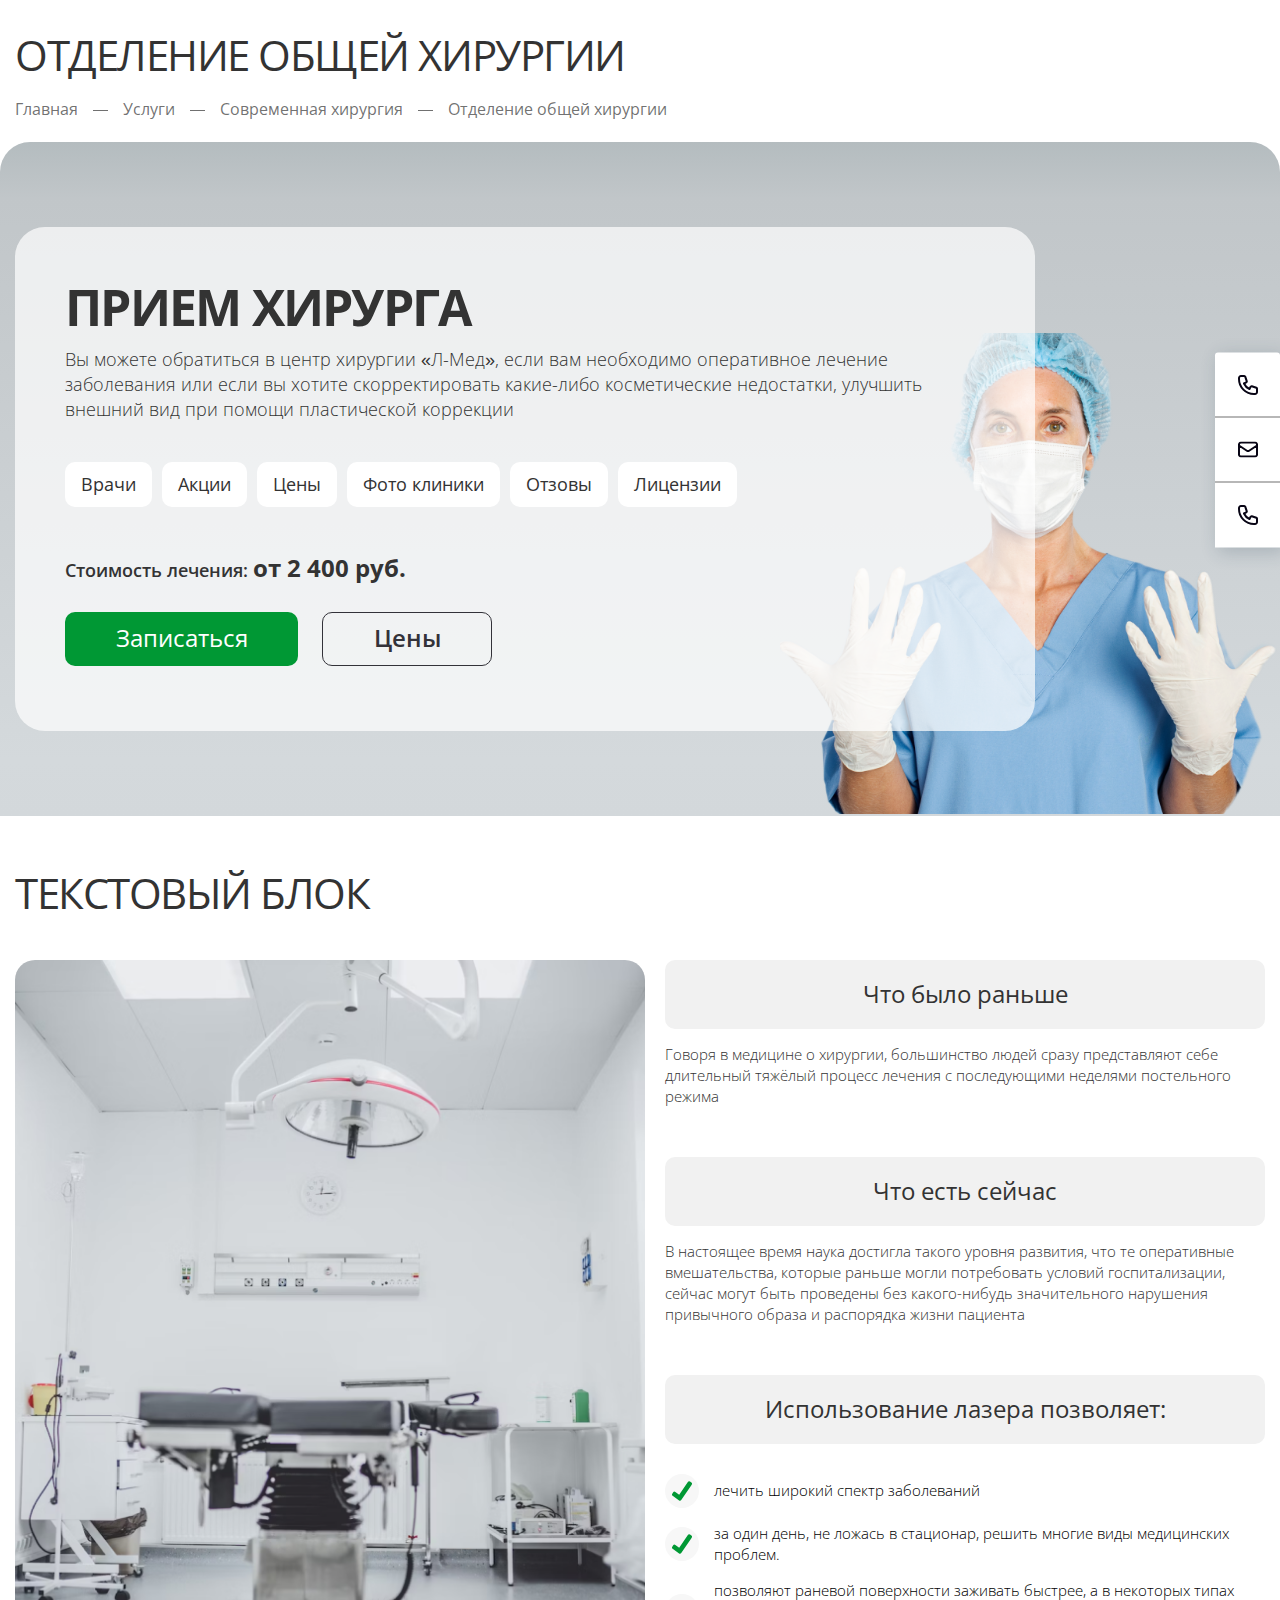
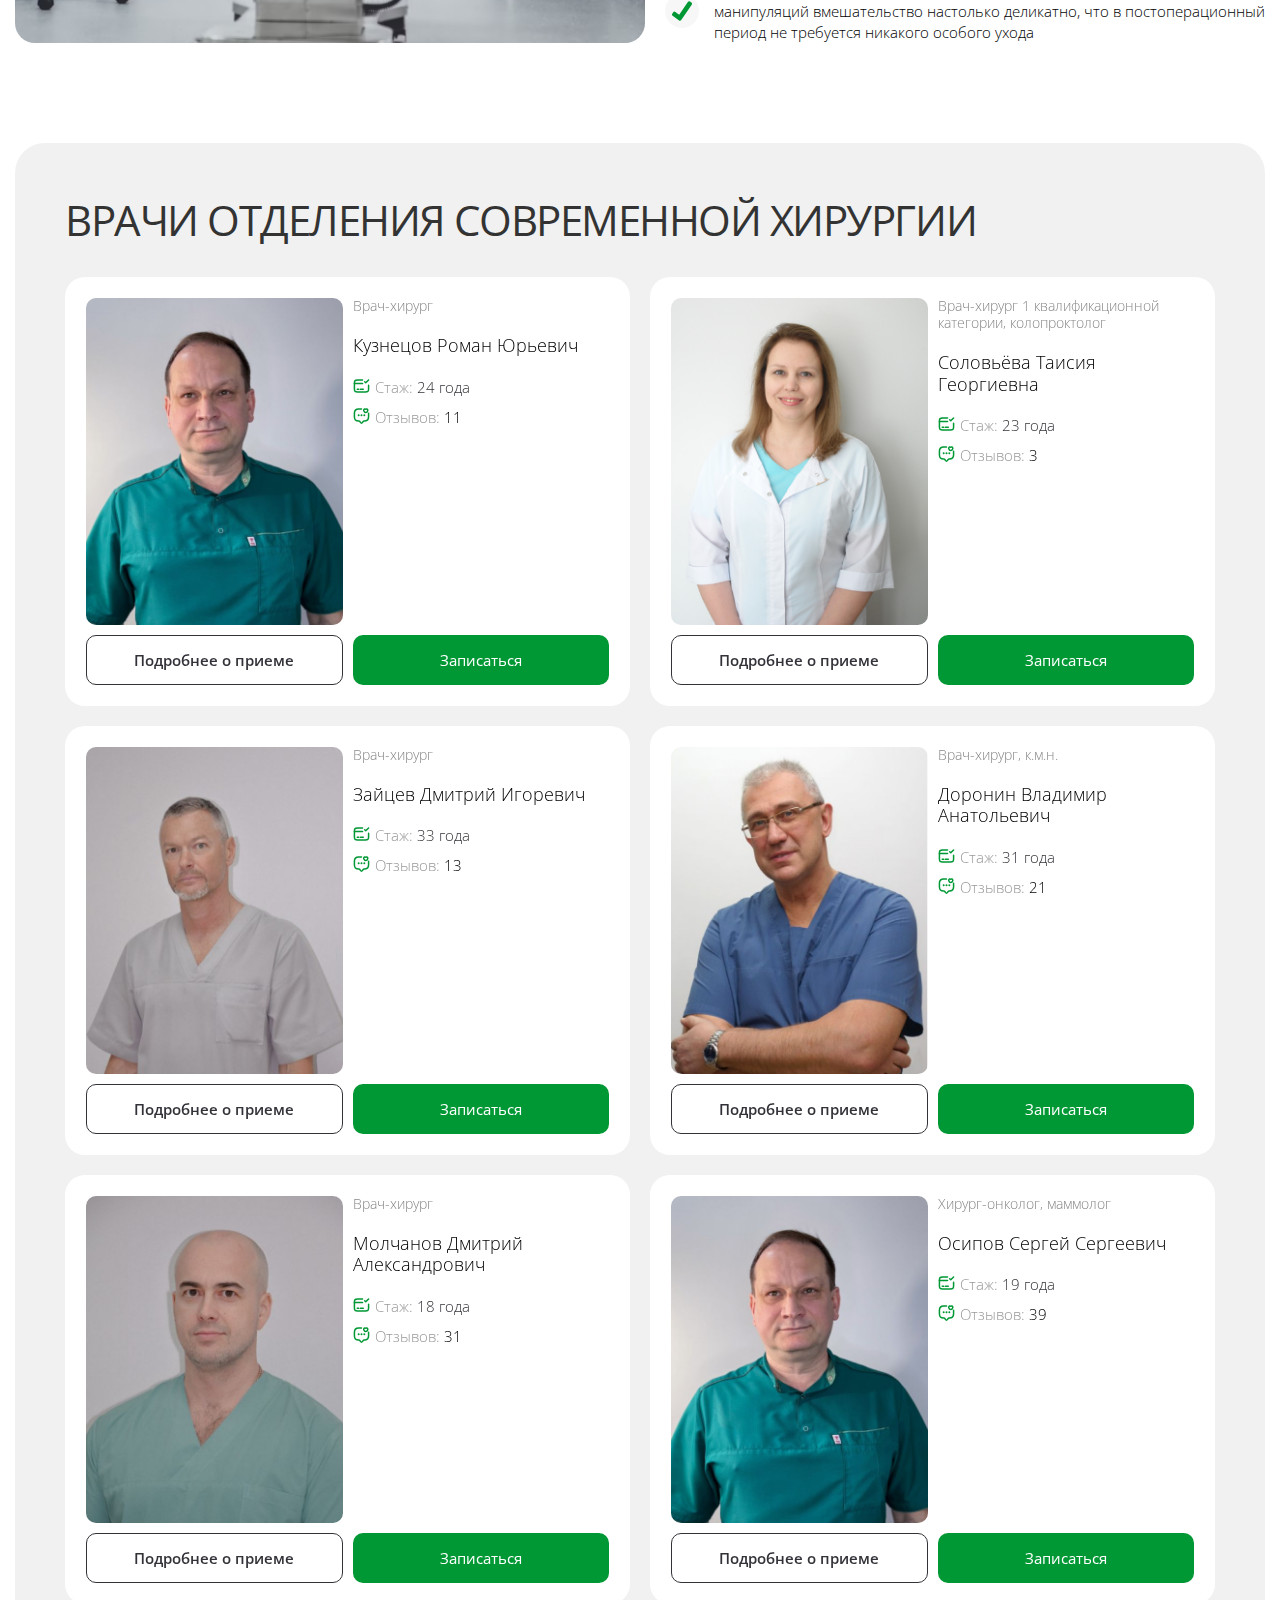
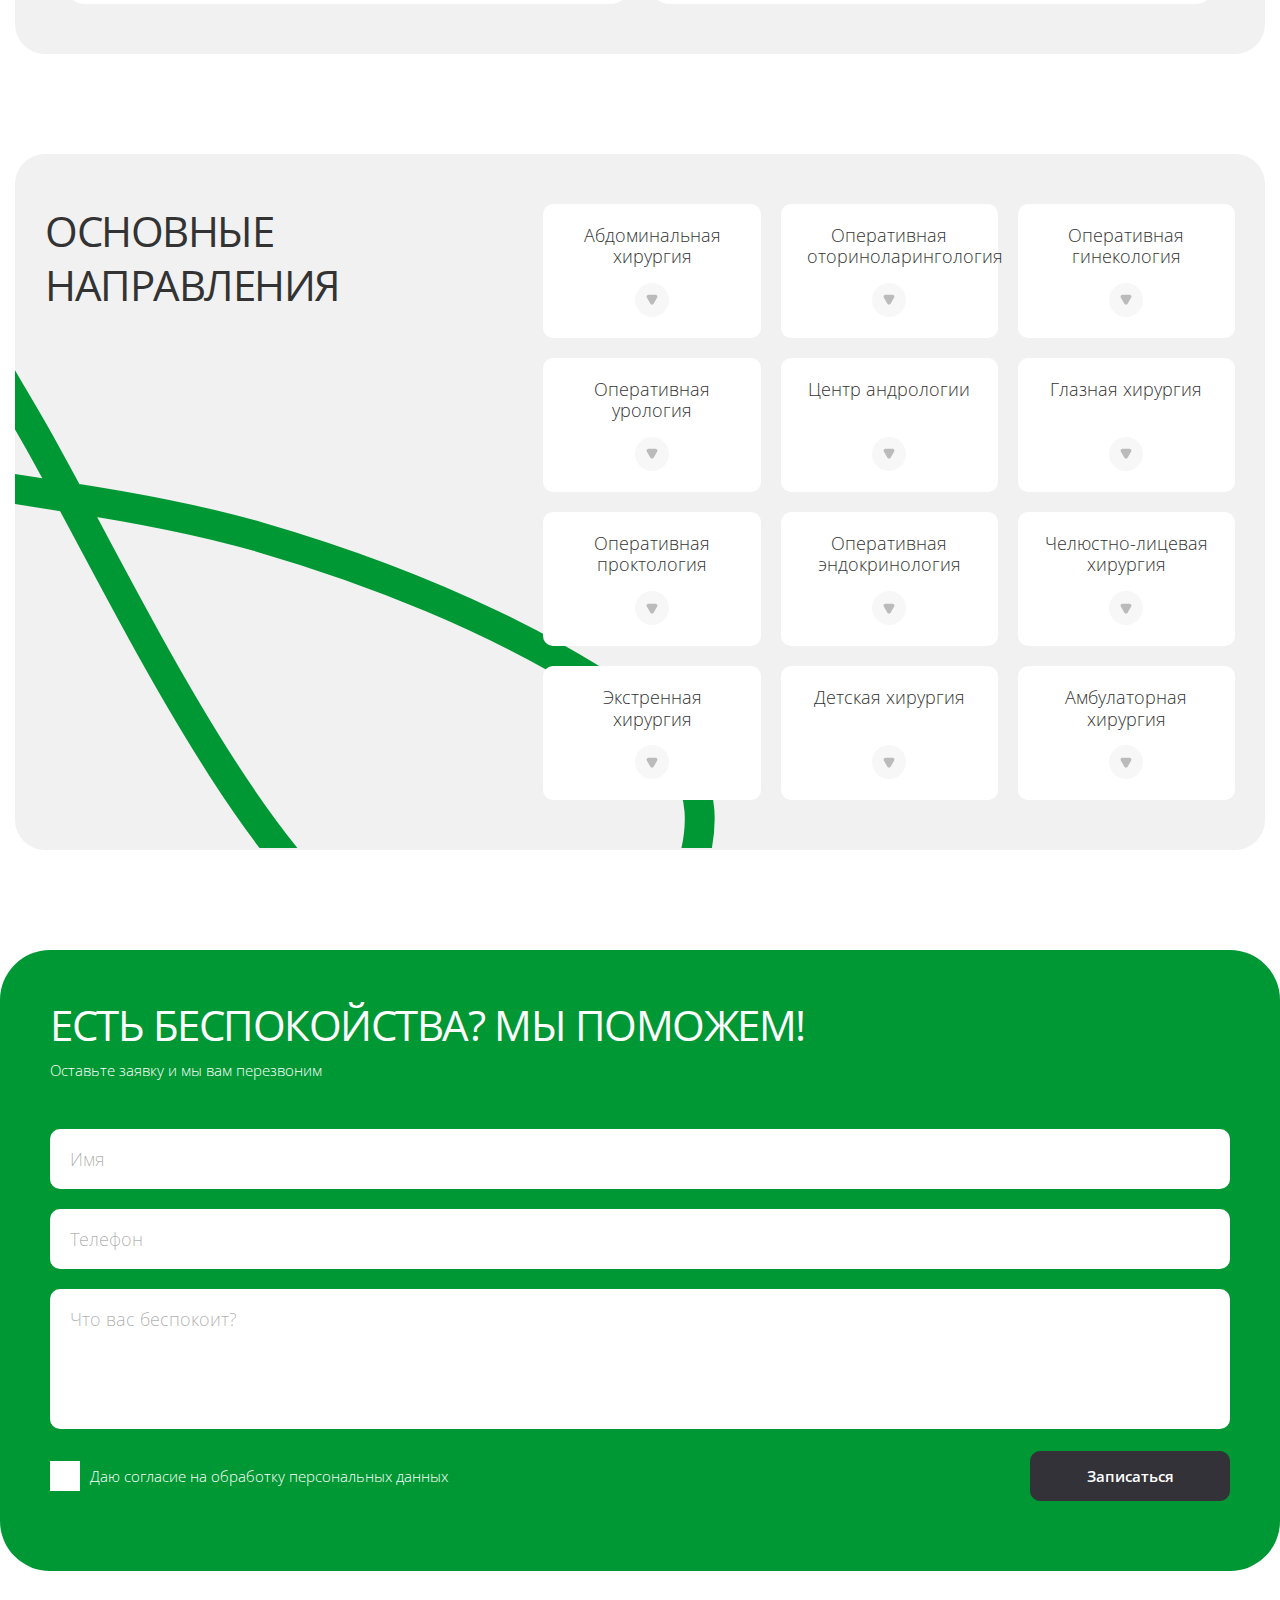
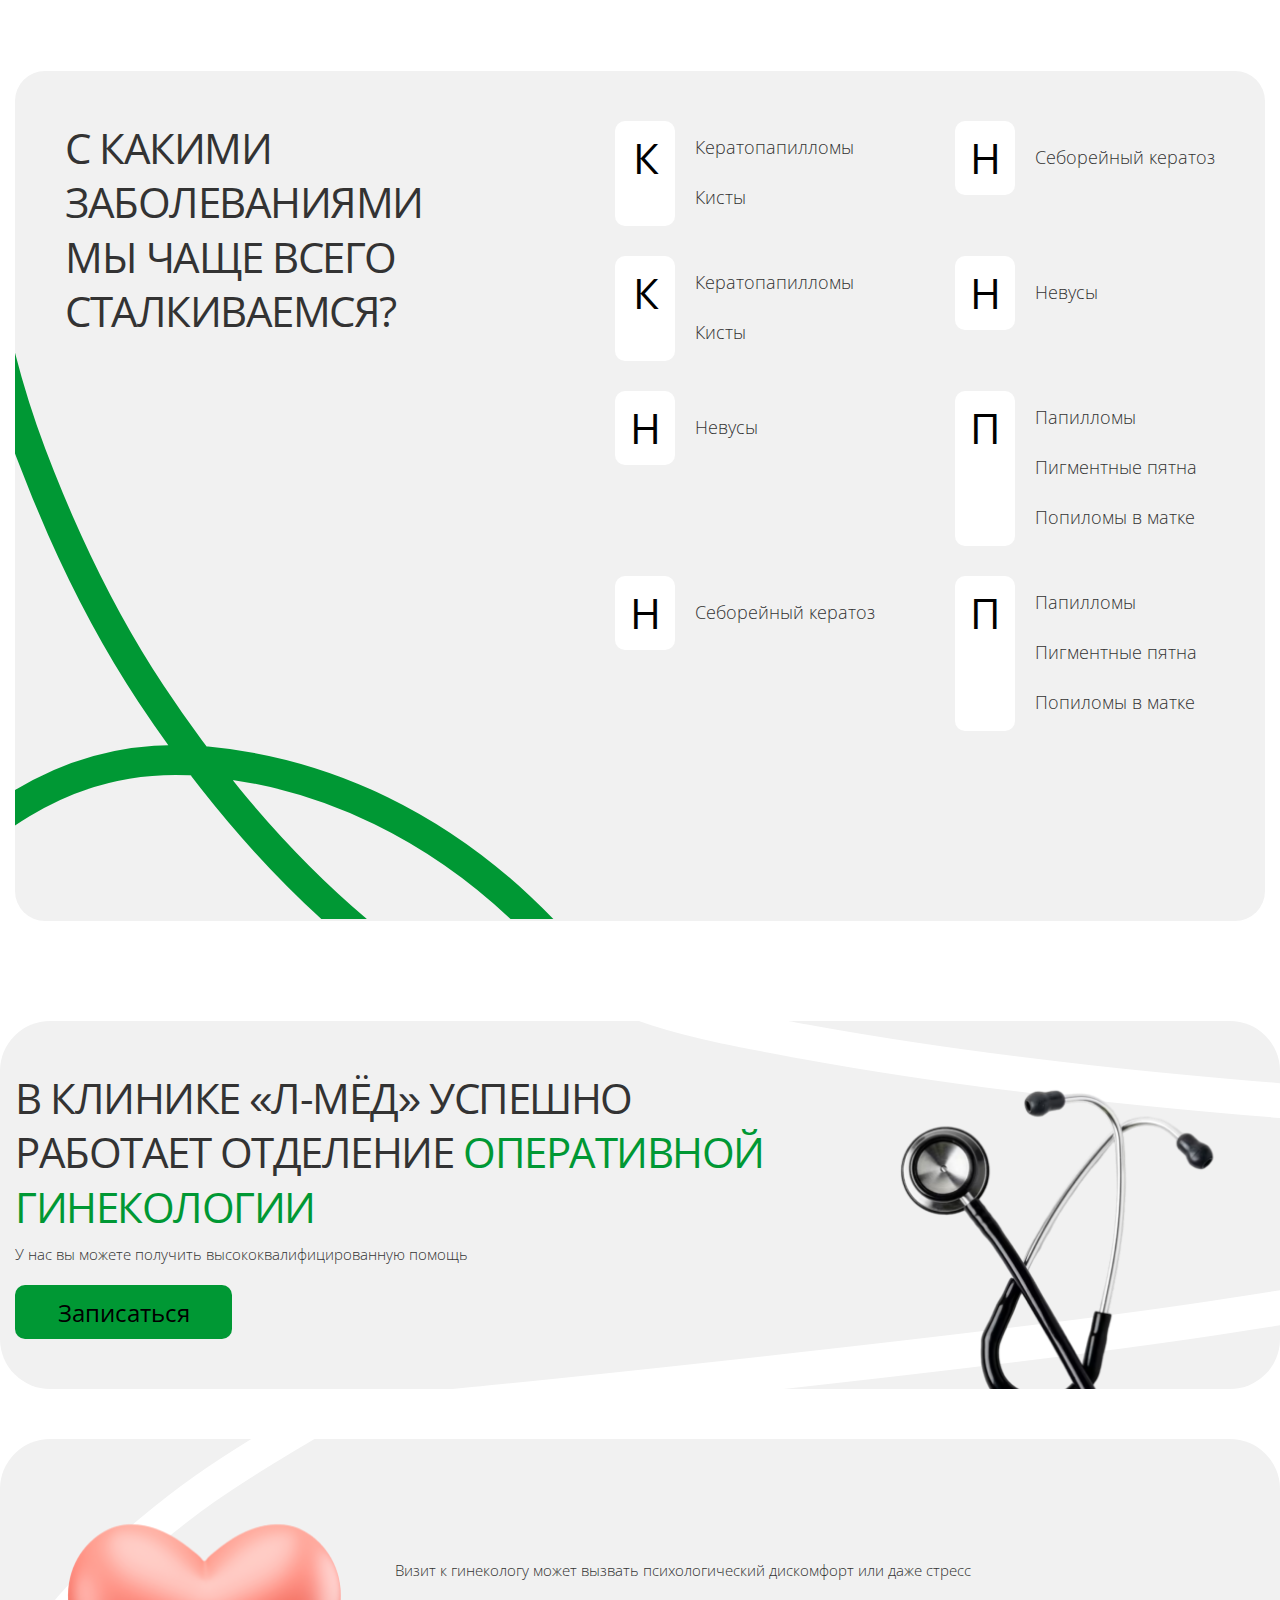
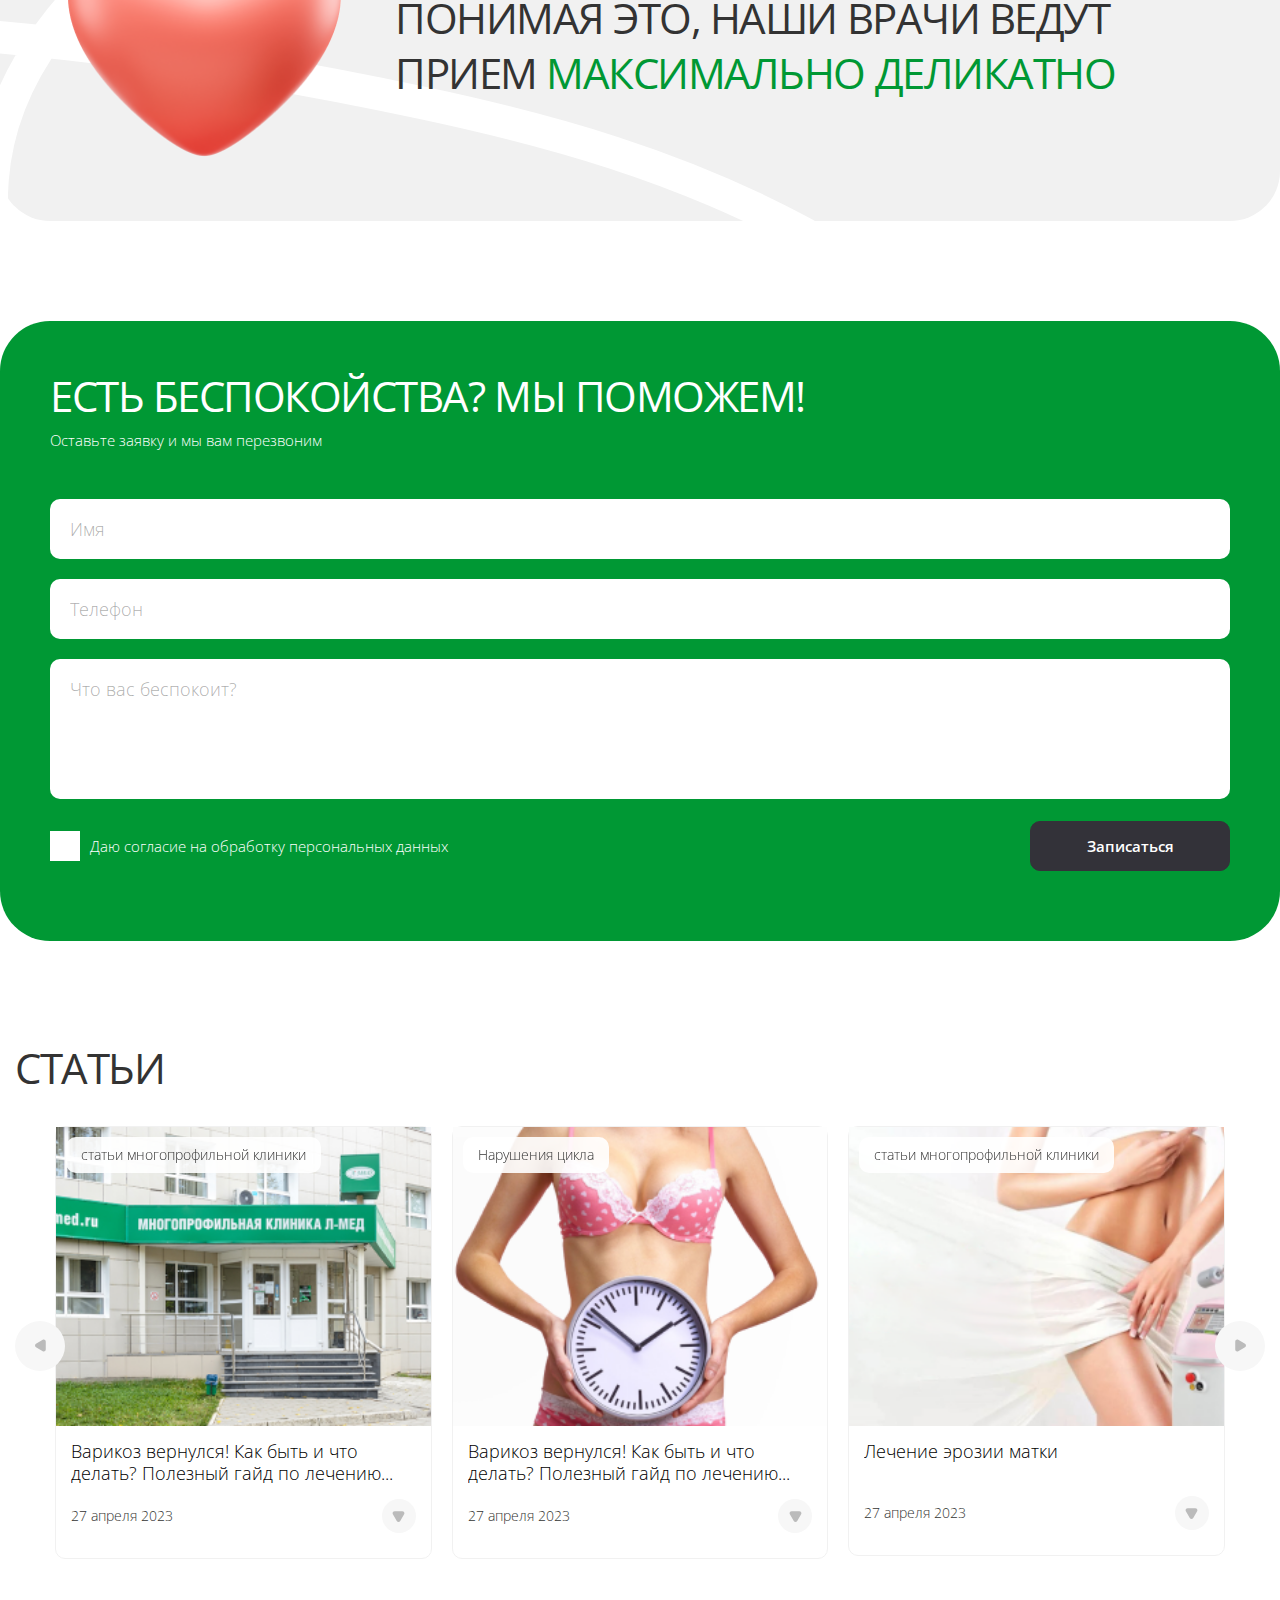
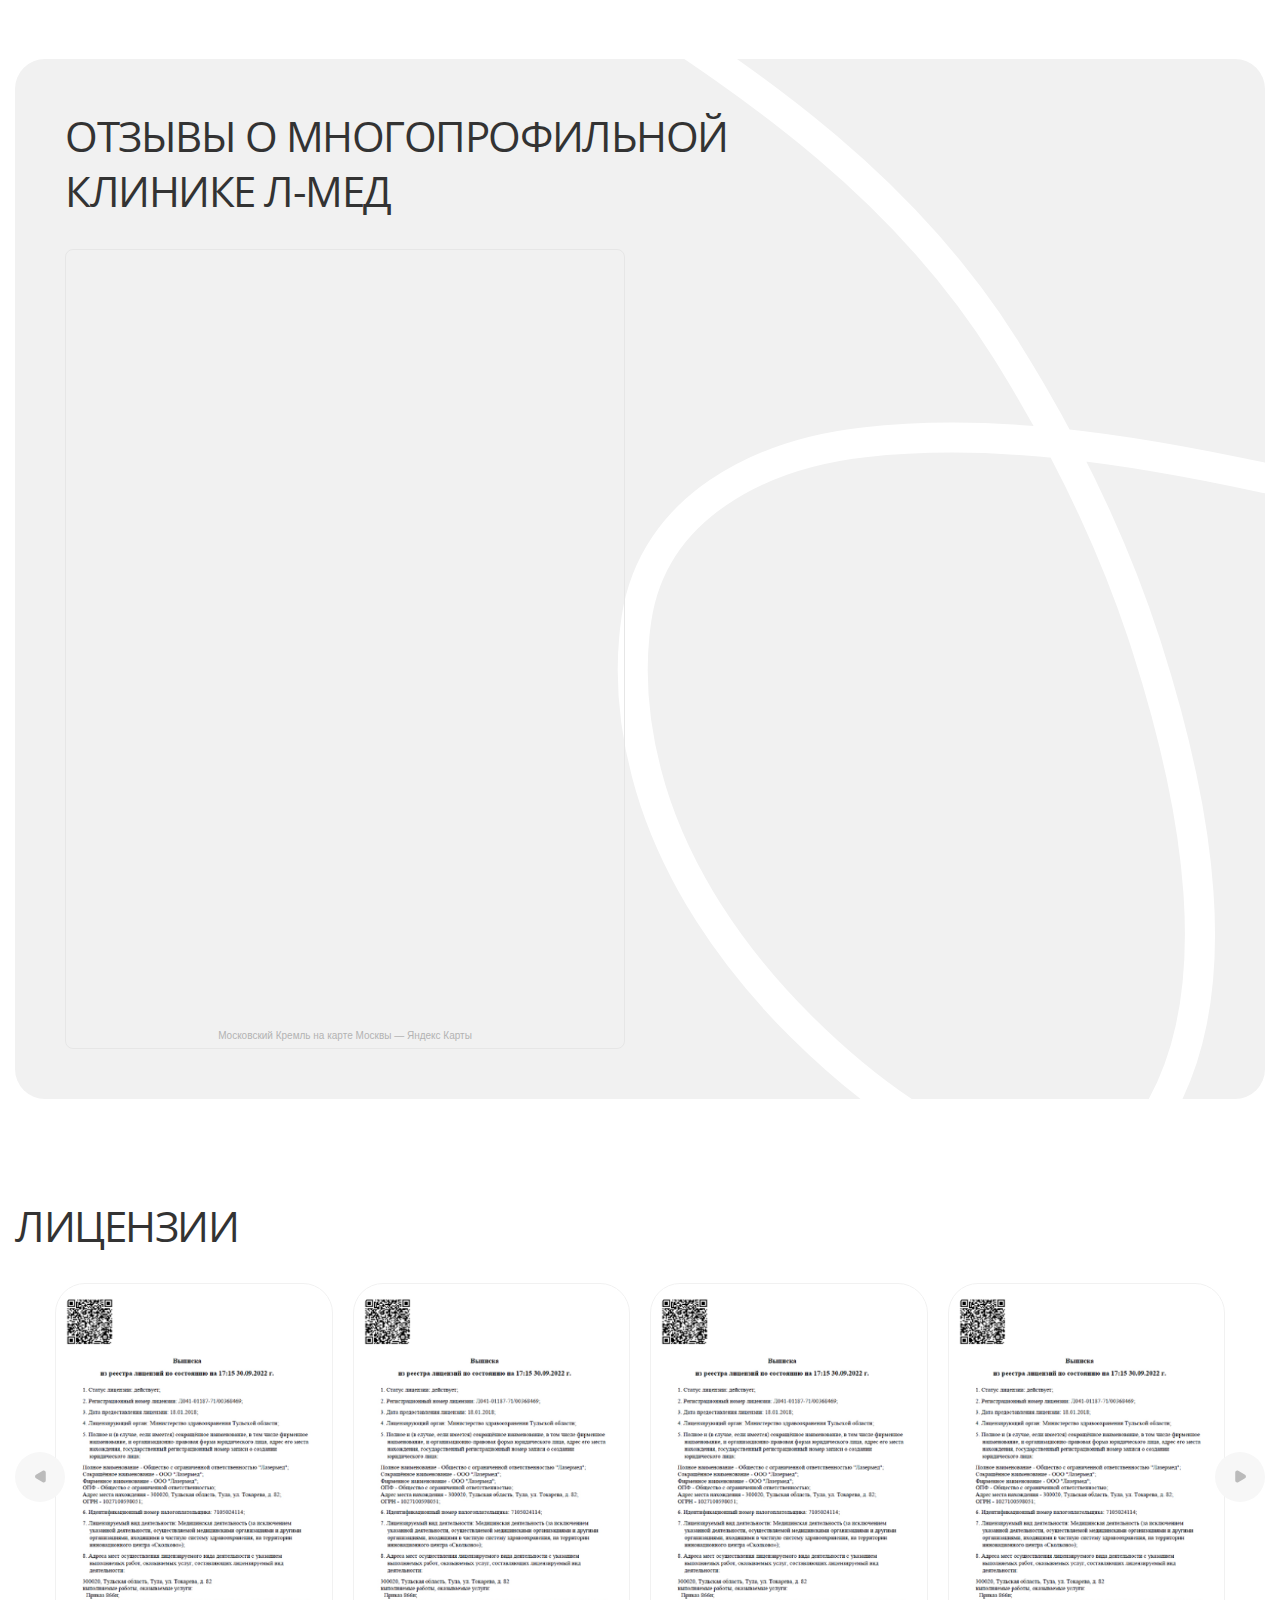
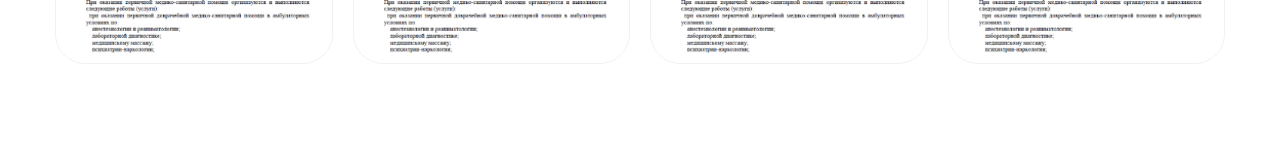
==== commit 09730b3d: "comment3" ====
--- a/doctors.html
+++ b/doctors.html
@@ -39,7 +39,7 @@
 					</div>
 				</div>
 			</section>
-			<section class="service-main">
+			<section class="service-main service-main2">
 				<div class="service-main__img">
 					<img src="img/service-main__img3.png" alt="">
 				</div>
@@ -74,7 +74,8 @@
 							</div>
 							<div class="service-main__btns">
 								<button class="service-main__btn btn-green">
-									<span>Записаться</span>
+									<span class="btn-green__text">Записаться</span>
+									<span class="btn-green__animation"></span>
 								</button>
 								<a href="" class="service-main__btn2 btn btn-transparent">
 									<span>Цены</span>
@@ -84,7 +85,7 @@
 					</div>
 				</div>
 			</section>
-			<section class="info2">
+			<section class="info2 doctors-info2">
 				<div class="container">
 					<div class="info2__inner">
 						<h2 class="info2__title display2">текстовый блок</h2>
@@ -148,9 +149,9 @@
 					<div class="doctors__inner">
 						<h2 class="doctors__title display2">Врачи отделения современной хирургии</h2>
 						<div class="doctors__slider">
-							<div class="doctors__swiper swiper mySwiper swiper-initialized swiper-horizontal swiper-pointer-events swiper-backface-hidden">
-								<div class="doctors__swiper-wrapper swiper-wrapper" id="swiper-wrapper-e33d2d8ac7b4edd9" aria-live="polite" style="transform: translate3d(0px, 0px, 0px);">
-									<div class="doctor-slide swiper-slide swiper-slide-active" role="group" aria-label="1 / 6" style="width: 1500px; margin-right: 20px;">
+							<div class="doctors__swiper swiper mySwiper">
+								<div class="doctors__swiper-wrapper swiper-wrapper">
+									<div class="doctor-slide swiper-slide">
 										<div class="doctor-slide__wrap">
 											<div class="doctor-slide__img">
 												<img src="img/doctor-img.png" alt="">
@@ -183,17 +184,18 @@
 												<span>Подробнее о приеме</span>
 											</a>
 											<a class="doctor-slide__btn2 btn btn-green" href="">
-												<span>Записаться</span>
-											</a>
-										</div>
-									</div>
-									<div class="doctor-slide swiper-slide swiper-slide-next" role="group" aria-label="2 / 6" style="width: 1500px; margin-right: 20px;">
+												<span class="btn-green__text">Записаться</span>
+												<span class="btn-green__animation"></span>
+											</a>
+										</div>
+									</div>
+									<div class="doctor-slide swiper-slide">
 										<div class="doctor-slide__wrap">
 											<div class="doctor-slide__img">
 												<img src="img/doctor-img2.png" alt="">
 											</div>
 											<div class="doctor-slide__desc">
-												<div class="doctor-slide__post">Врач-хирург 1&nbsp;квалификационной категории, колопроктолог</div>
+												<div class="doctor-slide__post">Врач-хирург 1 квалификационной категории, колопроктолог</div>
 												<div class="doctor-slide__name">Соловьёва Таисия Георгиевна</div>
 												<div class="doctor-slide__items">
 													<div class="doctor-slide__item">
@@ -220,11 +222,12 @@
 												<span>Подробнее о приеме</span>
 											</a>
 											<a class="doctor-slide__btn2 btn btn-green" href="">
-												<span>Записаться</span>
-											</a>
-										</div>
-									</div>
-									<div class="doctor-slide swiper-slide" role="group" aria-label="3 / 6" style="width: 1500px; margin-right: 20px;">
+												<span class="btn-green__text">Записаться</span>
+												<span class="btn-green__animation"></span>
+											</a>
+										</div>
+									</div>
+									<div class="doctor-slide swiper-slide">
 										<div class="doctor-slide__wrap">
 											<div class="doctor-slide__img">
 												<img src="img/doctor-img3.png" alt="">
@@ -257,11 +260,12 @@
 												<span>Подробнее о приеме</span>
 											</a>
 											<a class="doctor-slide__btn2 btn btn-green" href="">
-												<span>Записаться</span>
-											</a>
-										</div>
-									</div>
-									<div class="doctor-slide swiper-slide" role="group" aria-label="4 / 6" style="width: 1500px; margin-right: 20px;">
+												<span class="btn-green__text">Записаться</span>
+												<span class="btn-green__animation"></span>
+											</a>
+										</div>
+									</div>
+									<div class="doctor-slide swiper-slide">
 										<div class="doctor-slide__wrap">
 											<div class="doctor-slide__img">
 												<img src="img/doctor-img4.png" alt="">
@@ -294,11 +298,12 @@
 												<span>Подробнее о приеме</span>
 											</a>
 											<a class="doctor-slide__btn2 btn btn-green" href="">
-												<span>Записаться</span>
-											</a>
-										</div>
-									</div>
-									<div class="doctor-slide swiper-slide" role="group" aria-label="5 / 6" style="width: 1500px; margin-right: 20px;">
+												<span class="btn-green__text">Записаться</span>
+												<span class="btn-green__animation"></span>
+											</a>
+										</div>
+									</div>
+									<div class="doctor-slide swiper-slide">
 										<div class="doctor-slide__wrap">
 											<div class="doctor-slide__img">
 												<img src="img/doctor-img5.png" alt="">
@@ -331,11 +336,12 @@
 												<span>Подробнее о приеме</span>
 											</a>
 											<a class="doctor-slide__btn2 btn btn-green" href="">
-												<span>Записаться</span>
-											</a>
-										</div>
-									</div>
-									<div class="doctor-slide swiper-slide" role="group" aria-label="6 / 6" style="width: 1500px; margin-right: 20px;">
+												<span class="btn-green__text">Записаться</span>
+												<span class="btn-green__animation"></span>
+											</a>
+										</div>
+									</div>
+									<div class="doctor-slide swiper-slide">
 										<div class="doctor-slide__wrap">
 											<div class="doctor-slide__img">
 												<img src="img/doctor-img.png" alt="">
@@ -368,26 +374,27 @@
 												<span>Подробнее о приеме</span>
 											</a>
 											<a class="doctor-slide__btn2 btn btn-green" href="">
-												<span>Записаться</span>
+												<span class="btn-green__text">Записаться</span>
+												<span class="btn-green__animation"></span>
 											</a>
 										</div>
 									</div>
 								</div>
-								<span class="swiper-notification" aria-live="assertive" aria-atomic="true"></span></div>
+							</div>
 							<div class="doctors__slider-nav">
 								<div class="doctors__slider-btns">
-									<div class="swiper-button-prev swiper-button-disabled" tabindex="-1" role="button" aria-label="Previous slide" aria-controls="swiper-wrapper-e33d2d8ac7b4edd9" aria-disabled="true">
+									<div class="swiper-button-prev">
 										<svg width="11" height="13" viewBox="0 0 11 13" fill="none" xmlns="http://www.w3.org/2000/svg">
-											<path d="M0.999998 8.23205C-0.333335 7.46225 -0.333334 5.53775 0.999999 4.76795L7.75 0.870834C9.08333 0.101034 10.75 1.06328 10.75 2.60289L10.75 10.3971C10.75 11.9367 9.08333 12.899 7.75 12.1292L0.999998 8.23205Z" fill="#BBBBBB"></path>
+											<path d="M0.999998 8.23205C-0.333335 7.46225 -0.333334 5.53775 0.999999 4.76795L7.75 0.870834C9.08333 0.101034 10.75 1.06328 10.75 2.60289L10.75 10.3971C10.75 11.9367 9.08333 12.899 7.75 12.1292L0.999998 8.23205Z" fill="#BBBBBB"/>
 										</svg>
 									</div>
-									<div class="swiper-button-next" tabindex="0" role="button" aria-label="Next slide" aria-controls="swiper-wrapper-e33d2d8ac7b4edd9" aria-disabled="false">
+									<div class="swiper-button-next">
 										<svg width="11" height="13" viewBox="0 0 11 13" fill="none" xmlns="http://www.w3.org/2000/svg">
-											<path d="M10 4.76795C11.3333 5.53775 11.3333 7.46225 10 8.23205L3.25 12.1292C1.91666 12.899 0.249999 11.9367 0.249999 10.3971L0.25 2.60288C0.25 1.06328 1.91667 0.101034 3.25 0.870834L10 4.76795Z" fill="#BBBBBB"></path>
+											<path d="M10 4.76795C11.3333 5.53775 11.3333 7.46225 10 8.23205L3.25 12.1292C1.91666 12.899 0.249999 11.9367 0.249999 10.3971L0.25 2.60288C0.25 1.06328 1.91667 0.101034 3.25 0.870834L10 4.76795Z" fill="#BBBBBB"/>
 										</svg>
 									</div>
 								</div>
-								<div class="swiper-pagination swiper-pagination-clickable swiper-pagination-bullets swiper-pagination-horizontal"><span class="swiper-pagination-bullet swiper-pagination-bullet-active" tabindex="0" role="button" aria-label="Go to slide 1" aria-current="true"></span><span class="swiper-pagination-bullet" tabindex="0" role="button" aria-label="Go to slide 2"></span><span class="swiper-pagination-bullet" tabindex="0" role="button" aria-label="Go to slide 3"></span><span class="swiper-pagination-bullet" tabindex="0" role="button" aria-label="Go to slide 4"></span><span class="swiper-pagination-bullet" tabindex="0" role="button" aria-label="Go to slide 5"></span><span class="swiper-pagination-bullet" tabindex="0" role="button" aria-label="Go to slide 6"></span></div>
+								<div class="swiper-pagination"></div>
 							</div>
 						</div>
 					</div>
--- a/css/style.min.css
+++ b/css/style.min.css
@@ -1,2 +1,2 @@
-*,::after,::before{-webkit-box-sizing:inherit;box-sizing:inherit}*{-webkit-box-sizing:border-box;box-sizing:border-box}a,body,div,form,h1,h2,h3,h4,h5,label,li,p,ul{margin:0;padding:0;border:0;text-decoration:none;line-height:1;-webkit-box-sizing:border-box;box-sizing:border-box}button,input,input:active,input[type=checkbox]:focus,input[type=file]:focus,input[type=radio]:focus,input[type=text]:focus,textarea{outline:0!important}button{font-family:OpenSans;border:none;cursor:pointer;display:-webkit-box;display:-ms-flexbox;display:flex;-webkit-box-pack:center;-ms-flex-pack:center;justify-content:center;-webkit-box-align:center;-ms-flex-align:center;align-items:center;-webkit-transition:.5s;-o-transition:.5s;transition:.5s}input,textarea{font-family:OpenSans}html{height:100%;scroll-behavior:smooth;-webkit-box-sizing:border-box;box-sizing:border-box}body{font-family:OpenSans,sans-serif;font-weight:400;height:100%;overflow-x:hidden}.fixed-body{overflow:hidden}h1,h2,h3,h4,h5,h6,img,p{margin:0;padding:0;height:auto;-o-object-fit:cover;object-fit:cover}a{color:inherit;text-decoration:none;-webkit-transition:.5s;-o-transition:.5s;transition:.5s}li,ul{margin:0;padding:0;list-style:none}.container{margin:0 auto;padding:0 15px;max-width:1630px}@font-face{font-family:OpenSans;font-weight:300;src:url(../fonts/OpenSans-Light.woff) format("woff")}@font-face{font-family:OpenSans;font-weight:300;src:url(../fonts/OpenSans-Light.woff2) format("woff2")}@font-face{font-family:OpenSans;font-weight:400;src:url(../fonts/OpenSans-Regular.woff) format("woff")}@font-face{font-family:OpenSans;font-weight:400;src:url(../fonts/OpenSans-Regular.woff2) format("woff2")}@font-face{font-family:OpenSans;font-weight:500;src:url(../fonts/OpenSans-Medium.woff) format("woff")}@font-face{font-family:OpenSans;font-weight:500;src:url(../fonts/OpenSans-Medium.woff2) format("woff2")}@font-face{font-family:OpenSans;font-weight:600;src:url(../fonts/OpenSans-SemiBold.woff) format("woff")}@font-face{font-family:OpenSans;font-weight:600;src:url(../fonts/OpenSans-SemiBold.woff2) format("woff2")}@font-face{font-family:OpenSans;font-weight:700;src:url(../fonts/OpenSans-Bold.woff) format("woff")}@font-face{font-family:OpenSans;font-weight:700;src:url(../fonts/OpenSans-Bold.woff2) format("woff2")}@font-face{font-family:OpenSans;font-weight:800;src:url(../fonts/OpenSans-ExtraBold.woff) format("woff")}@font-face{font-family:OpenSans;font-weight:800;src:url(../fonts/OpenSans-ExtraBold.woff2) format("woff2")}.nav{padding:50px 0}.nav__list{display:grid;grid-template-columns:100%;gap:15px}.nav__list li a{font-size:24px;line-height:120%;color:#000}.nav__list li a:hover{color:#009834}.wrap{overflow:hidden}.page-top{background:#fff;padding:30px 0 10px}.page-top__title{font-size:42px;line-height:120%;font-weight:400;letter-spacing:-1.47px;text-transform:uppercase;color:#333}.breadcrumbs{margin-top:20px}.breadcrumbs__items{display:-webkit-box;display:-ms-flexbox;display:flex;-ms-flex-wrap:wrap;flex-wrap:wrap;-webkit-box-align:center;-ms-flex-align:center;align-items:center}.breadcrumbs__item{display:-webkit-box;display:-ms-flexbox;display:flex;-webkit-box-align:center;-ms-flex-align:center;align-items:center;font-size:16px;line-height:120%;color:rgba(51,51,51,.7);margin-bottom:12px}.breadcrumbs__item span{width:15px;height:1px;background:rgba(51,51,51,.7);margin-left:15px}.breadcrumbs__item:not(:last-child){margin-right:15px}.breadcrumbs__item:hover{color:#009834}.btn{display:-webkit-box;display:-ms-flexbox;display:flex;-webkit-box-pack:center;-ms-flex-pack:center;justify-content:center;-webkit-box-align:center;-ms-flex-align:center;align-items:center}.btn-green{background:#009834;border:1px solid transparent;border-radius:10px}.btn-green:hover{background:rgba(0,0,0,0);border:1px solid #009834}.btn-green:hover span{color:#009834}.btn-green span{line-height:120%;color:#fff}.btn-transparent{background:rgba(0,0,0,0);border:1px solid #333239;border-radius:10px}.btn-transparent:hover{background:#333239}.btn-transparent:hover span{color:#fff}.btn-transparent span{font-size:15px;line-height:120%;font-weight:600;color:#333239}.connection-fixed{position:fixed;z-index:5;top:50%;right:0;-webkit-transform:translate(0,-50%);-ms-transform:translate(0,-50%);transform:translate(0,-50%);display:-webkit-inline-box;display:-ms-inline-flexbox;display:inline-flex;-webkit-box-orient:vertical;-webkit-box-direction:normal;-ms-flex-direction:column;flex-direction:column;-webkit-box-align:center;-ms-flex-align:center;align-items:center;background:#fff;-webkit-box-shadow:4px 4px 18px 1px rgba(34,60,80,.2);box-shadow:4px 4px 18px 1px rgba(34,60,80,.2);border-radius:3px 3px 0 0}.connection-fixed__item{width:65px;height:65px;display:-webkit-box;display:-ms-flexbox;display:flex;-webkit-box-pack:center;-ms-flex-pack:center;justify-content:center;-webkit-box-align:center;-ms-flex-align:center;align-items:center}.connection-fixed__item:not(:last-child){border-bottom:1px solid rgba(51,51,51,.7)}.connection-fixed__item:hover{background:#009834;border-color:#009834}.connection-fixed__item:hover svg path{stroke:#fff}.display2{font-size:42px;line-height:130%;font-weight:400;letter-spacing:-1.47px;text-transform:uppercase;color:#333}.swiper-button-prev{z-index:1;width:50px;height:50px;display:-webkit-box;display:-ms-flexbox;display:flex;-webkit-box-pack:center;-ms-flex-pack:center;justify-content:center;-webkit-box-align:center;-ms-flex-align:center;align-items:center;background:#f7f7f7;border-radius:50%}.swiper-button-prev:after{display:none}.swiper-button-prev:hover{background:#fff;-webkit-filter:drop-shadow(0 2px 11px rgba(27, 175, 78, .2));filter:drop-shadow(0 2px 11px rgba(27, 175, 78, .2))}.swiper-button-prev:hover svg path{fill:#009834}.swiper-button-prev svg path{-webkit-transition:.3s;-o-transition:.3s;transition:.3s}.swiper-button-next{z-index:1;width:50px;height:50px;display:-webkit-box;display:-ms-flexbox;display:flex;-webkit-box-pack:center;-ms-flex-pack:center;justify-content:center;-webkit-box-align:center;-ms-flex-align:center;align-items:center;background:#f7f7f7;border-radius:50%}.swiper-button-next:after{display:none}.swiper-button-next:hover{background:#fff;-webkit-filter:drop-shadow(0 2px 11px rgba(27, 175, 78, .2));filter:drop-shadow(0 2px 11px rgba(27, 175, 78, .2))}.swiper-button-next:hover svg path{fill:#009834}.swiper-button-next svg path{-webkit-transition:.3s;-o-transition:.3s;transition:.3s}.swiper-button-disabled{pointer-events:all!important;opacity:1!important}.swiper-pagination-bullet-active{background:#009834}@media screen and (max-width:992px){.display2,.page-top__title{font-size:32px}}@media screen and (max-width:768px){.connection-fixed{display:none}}@media screen and (max-width:576px){.page-top__title{font-size:24px}.breadcrumbs{margin-top:15px}.breadcrumbs__item{font-size:14px}.display2{font-size:24px}}.service-main{background:-webkit-gradient(linear,left top,left bottom,from(#b4bcbf),color-stop(8.44%,#c1c6c9),color-stop(91.61%,#d4d9dc),to(#d3d8db));background:-o-linear-gradient(top,#b4bcbf 0,#c1c6c9 8.44%,#d4d9dc 91.61%,#d3d8db 100%);background:linear-gradient(180deg,#b4bcbf 0,#c1c6c9 8.44%,#d4d9dc 91.61%,#d3d8db 100%);padding:85px 0;position:relative}.service-main__img{position:absolute;right:0;bottom:0;width:700px}.service-main__img2{width:900px}.service-main__img img{width:100%}.service-main__desc{max-width:1020px;background:rgba(255,255,255,.7);border-radius:30px;padding:50px}.service-main__title{font-size:50px;line-height:120%;font-weight:700;letter-spacing:-1.75px;text-transform:uppercase;color:#333}.service-main__text{font-size:18px;line-height:140%;font-weight:300;color:#333;margin-top:10px}.service-main__links{display:-webkit-box;display:-ms-flexbox;display:flex;-ms-flex-wrap:wrap;flex-wrap:wrap;-webkit-box-align:center;-ms-flex-align:center;align-items:center;margin-top:40px}.service-main__link{height:45px;display:-webkit-box;display:-ms-flexbox;display:flex;-webkit-box-pack:center;-ms-flex-pack:center;justify-content:center;-webkit-box-align:center;-ms-flex-align:center;align-items:center;background:#fff;border-radius:10px;padding:3px 16px;margin-bottom:10px}.service-main__link:not(:last-child){margin-right:10px}.service-main__link:hover{background:#009834}.service-main__link:hover span{color:#fff}.service-main__link span{font-size:18px;line-height:120%;color:#333}.service-main__btns{display:-webkit-box;display:-ms-flexbox;display:flex;-ms-flex-wrap:wrap;flex-wrap:wrap;-webkit-box-align:center;-ms-flex-align:center;align-items:center;margin-top:30px}.service-main__btn{width:233px;height:54px;margin-right:24px;margin-bottom:15px}.service-main__btn span{font-size:24px}.service-main__btn2{width:170px;height:54px;margin-bottom:15px}.service-main__btn2 span{font-size:24px}.service-main__price{font-size:18px;line-height:120%;font-weight:600;color:#333;margin-top:40px}.service-main__price span{font-size:24px;font-weight:700}.directions{padding:50px 0}.directions__inner{background:#f1f1f1;border-radius:30px;padding:50px;position:relative}.directions__img{position:absolute;left:0;bottom:0;max-width:700px;pointer-events:none}.directions__img img{width:100%}.directions__content{display:-webkit-box;display:-ms-flexbox;display:flex;-webkit-box-pack:justify;-ms-flex-pack:justify;justify-content:space-between;position:relative;z-index:2}.directions__left{width:535px;margin-right:50px}.directions__right{width:calc(100% - 585px)}.directions__cards{display:grid;grid-template-columns:repeat(3,calc(33.3333333333% - 13.3333333333px));gap:20px}.direction-card{display:-webkit-box;display:-ms-flexbox;display:flex;-webkit-box-orient:vertical;-webkit-box-direction:normal;-ms-flex-direction:column;flex-direction:column;text-align:center;background:#fff;border:1px solid transparent;border-radius:10px;padding:20px 25px}.direction-card:hover{border:1px solid rgba(0,152,52,.2);-webkit-box-shadow:0 2px 11px 0 rgba(27,175,78,.2);box-shadow:0 2px 11px 0 rgba(27,175,78,.2)}.direction-card:hover .direction-card__title{color:#009834}.direction-card:hover .direction-card__icon{-webkit-transform:rotate(-90deg);-ms-transform:rotate(-90deg);transform:rotate(-90deg)}.direction-card:hover .direction-card__icon svg{width:20px}.direction-card:hover .direction-card__icon svg path{fill:#009834}.direction-card__title{font-size:18px;line-height:120%;font-weight:300;color:#333;margin-bottom:auto;-webkit-transition:.3s;-o-transition:.3s;transition:.3s}.direction-card__icon{width:34px;height:34px;display:-webkit-box;display:-ms-flexbox;display:flex;-webkit-box-pack:center;-ms-flex-pack:center;justify-content:center;-webkit-box-align:center;-ms-flex-align:center;align-items:center;background:#f7f7f7;border-radius:50%;margin:15px auto 0;-webkit-transition:.3s;-o-transition:.3s;transition:.3s}.direction-card__icon svg{width:12px;-webkit-transition:.3s;-o-transition:.3s;transition:.3s}.direction-card__icon svg path{-webkit-transition:.3s;-o-transition:.3s;transition:.3s}.doctors{padding:50px 0}.doctors__inner{background:#f1f1f1;border-radius:30px;padding:50px}.doctors__slider{position:relative;margin-top:30px}@media screen and (min-width:993px){.doctors .swiper-wrapper{display:grid;grid-template-columns:repeat(3,calc(33.3333333333% - 13.3333333333px));gap:20px;-webkit-transform:unset!important;-ms-transform:unset!important;transform:unset!important}.doctors .swiper-slide{width:100%!important}.doctors .swiper-button-next,.doctors .swiper-button-prev,.doctors .swiper-pagination{display:none}}.doctor-slide{background:#fff;border:1px solid transparent;border-radius:20px;padding:20px}.doctor-slide:hover{border:1px solid rgba(0,152,52,.2);-webkit-box-shadow:0 2px 11px 0 rgba(27,175,78,.2);box-shadow:0 2px 11px 0 rgba(27,175,78,.2)}.doctor-slide:hover .doctor-slide__name{color:#009834}.doctor-slide__wrap{display:-webkit-box;display:-ms-flexbox;display:flex;-webkit-box-align:stretch;-ms-flex-align:stretch;align-items:stretch}.doctor-slide__img{width:260px;margin-right:20px}.doctor-slide__img img{width:100%;height:100%;border-radius:10px}.doctor-slide__desc{width:calc(100% - 280px)}.doctor-slide__post{font-size:14px;line-height:120%;font-weight:300;color:#000;opacity:.5;min-height:90px}.doctor-slide__name{font-size:18px;line-height:120%;font-weight:300;color:#000;margin-top:20px}.doctor-slide__items{display:grid;grid-template-columns:100%;gap:10px;margin-top:20px}.doctor-slide__item{display:-webkit-box;display:-ms-flexbox;display:flex;-webkit-box-align:center;-ms-flex-align:center;align-items:center}.doctor-slide__item-icon{-ms-flex-negative:0;flex-shrink:0;width:17px}.doctor-slide__item-icon img{width:100%}.doctor-slide__item-text{font-size:15px;line-height:120%;font-weight:300;color:#999;margin-left:5px}.doctor-slide__item-text a{color:#000}.doctor-slide__btns{display:-webkit-box;display:-ms-flexbox;display:flex;-webkit-box-pack:justify;-ms-flex-pack:justify;justify-content:space-between;-webkit-box-align:center;-ms-flex-align:center;align-items:center;margin-top:10px}.doctor-slide__btn{width:260px;height:50px;margin-right:10px}.doctor-slide__btn2{width:calc(100% - 270px);height:50px}.doctor-slide__btn2 span{font-size:15px}.discounts{padding:50px 0}.discounts__inner{background:#f1f1f1;border-radius:30px;padding:50px;position:relative}.discounts__img{position:absolute;left:0;bottom:0;max-width:1000px;pointer-events:none}.discounts__img img{width:100%}.discounts__content{display:-webkit-box;display:-ms-flexbox;display:flex;-webkit-box-pack:justify;-ms-flex-pack:justify;justify-content:space-between;position:relative;z-index:2}.discounts__left{width:500px;margin-right:50px}.discounts__right{width:calc(100% - 550px)}.discounts__text{font-size:15px;line-height:140%;font-weight:300;color:#000;margin-top:20px}.discounts__cards{display:grid;grid-template-columns:repeat(3,calc(33.3333333333% - 13.3333333333px));gap:20px}.discounts__btn{width:289px;height:58px;margin:20px auto 0}.discounts__btn span{font-size:15px}.discounts__btn i{-ms-flex-negative:0;flex-shrink:0;width:28px;margin-left:10px}.discounts__btn i img{width:100%}.discount-card{background:#fff;border:1px solid transparent;border-radius:10px;padding:20px 20px 10px}.discount-card:hover{border:1px solid rgba(0,152,52,.2);-webkit-box-shadow:0 2px 11px 0 rgba(27,175,78,.2);box-shadow:0 2px 11px 0 rgba(27,175,78,.2)}.discount-card:hover .discount-card__title{color:#009834}.discount-card:hover .discount-card__btn{-webkit-transform:rotate(-90deg);-ms-transform:rotate(-90deg);transform:rotate(-90deg)}.discount-card:hover .discount-card__btn svg{width:22px}.discount-card:hover .discount-card__btn svg path{fill:#009834}.discount-card__top{position:relative}.discount-card__img{position:relative;padding-bottom:80%}.discount-card__img img{position:absolute;top:0;left:0;right:0;bottom:0;width:100%;height:100%;border-radius:10px}.discount-card__status{position:absolute;top:0;left:0;width:38px;height:38px;display:-webkit-box;display:-ms-flexbox;display:flex;-webkit-box-pack:center;-ms-flex-pack:center;justify-content:center;-webkit-box-align:center;-ms-flex-align:center;align-items:center;background:#009834;border-radius:50%}.discount-card__status img{max-width:22px}.discount-card__section{position:absolute;top:10px;left:10px;display:-webkit-inline-box;display:-ms-inline-flexbox;display:inline-flex;-webkit-box-pack:center;-ms-flex-pack:center;justify-content:center;-webkit-box-align:center;-ms-flex-align:center;align-items:center;background:rgba(255,255,255,.9);border-radius:10px;padding:10px 15px;margin-right:10px}.discount-card__section span{font-size:14px;line-height:120%;font-weight:300;color:#333}.discount-card__desc{margin-top:10px}.discount-card__title{min-height:40px;font-size:15px;line-height:120%;font-weight:300;color:#000;-webkit-transition:.3s;-o-transition:.3s;transition:.3s;overflow:hidden;display:-webkit-box;-webkit-line-clamp:2;-webkit-box-orient:vertical}.discount-card__flex{display:-webkit-box;display:-ms-flexbox;display:flex;-ms-flex-wrap:wrap;flex-wrap:wrap;-webkit-box-pack:justify;-ms-flex-pack:justify;justify-content:space-between;margin-top:15px}.discount-card__price{display:-webkit-box;display:-ms-flexbox;display:flex;-webkit-box-align:center;-ms-flex-align:center;align-items:center;margin-right:15px;margin-bottom:10px}.discount-card__price span:nth-child(1){font-size:16px;line-height:120%;font-weight:600;color:#000}.discount-card__price span:nth-child(2){font-size:14px;line-height:120%;font-weight:300;text-decoration:line-through;color:#c2c2c2;margin-left:10px}.discount-card__date{display:-webkit-box;display:-ms-flexbox;display:flex;-webkit-box-pack:center;-ms-flex-pack:center;justify-content:center;-webkit-box-align:center;-ms-flex-align:center;align-items:center;font-size:14px;line-height:120%;font-weight:300;color:#333;margin-right:15px;margin-bottom:10px}.discount-card__btn{width:34px;height:34px;display:-webkit-box;display:-ms-flexbox;display:flex;-webkit-box-pack:center;-ms-flex-pack:center;justify-content:center;-webkit-box-align:center;-ms-flex-align:center;align-items:center;background:#f7f7f7;border-radius:50%;margin-bottom:10px;-webkit-transition:.3s;-o-transition:.3s;transition:.3s}.discount-card__btn svg{width:17px;-webkit-transition:.3s;-o-transition:.3s;transition:.3s}.discount-card__btn svg path{-webkit-transition:.3s;-o-transition:.3s;transition:.3s}.info{background:#f1f1f1;border-radius:50px 50px 0 0;padding:50px 0 80px;margin:50px 0 0;position:relative}.info__img2{position:absolute;top:0;right:0;width:100%}.info__img2 img{width:100%}.info__title{position:relative;z-index:1}.info__items{position:relative;z-index:1;max-width:380px;display:grid;grid-template-columns:100%;gap:20px;margin-left:380px;margin-top:50px}.info__item{background:#fff;border-radius:10px;padding:20px}.info__item:hover .info__item-text span{padding-left:49px}.info__item:hover .info__item-text span:after{opacity:1;pointer-events:all}.info__item-text{font-size:24px;line-height:120%;font-weight:300;color:#333}.info__item-text span{display:block;font-weight:600;color:#009834;margin-top:15px;position:relative;-webkit-transition:.3s;-o-transition:.3s;transition:.3s}.info__item-text span:after{content:"";position:absolute;top:-3px;left:0;width:34px;height:34px;display:-webkit-box;display:-ms-flexbox;display:flex;-webkit-box-pack:center;-ms-flex-pack:center;justify-content:center;-webkit-box-align:center;-ms-flex-align:center;align-items:center;background-image:url(../img/check2.svg);background-repeat:no-repeat;background-position:center;background-size:20px;background-color:#f7f7f7;border-radius:50%;opacity:0;pointer-events:none;-webkit-transition:.5s;-o-transition:.5s;transition:.5s}.info__wrap{position:relative;z-index:1;max-width:1920px;display:-webkit-box;display:-ms-flexbox;display:flex;-webkit-box-pack:justify;-ms-flex-pack:justify;justify-content:space-between;-webkit-box-align:stretch;-ms-flex-align:stretch;align-items:stretch;margin:100px auto 0}.info__form-wrap{width:1100px;background:#009834;border-radius:50px;padding:50px 100px 50px 140px;margin-right:20px}.info__form{margin-top:50px}.info__form-title{font-size:42px;line-height:120%;font-weight:400;letter-spacing:-1.47px;text-transform:uppercase;color:#fff}.info__form-text{font-size:15px;line-height:120%;font-weight:300;color:#fff;margin-top:10px}.info__form-grid{display:grid;grid-template-columns:100%;gap:20px}.info__form-group{border:none;padding:0;margin:0}.info__form-group input{width:100%;height:60px;background:#fff;border:none;border-radius:10px;padding:5px 20px;font-size:18px;line-height:120%;font-weight:300;color:#333}.info__form-group input::-webkit-input-placeholder{color:rgba(51,51,51,.4)}.info__form-group input::-moz-placeholder{color:rgba(51,51,51,.4)}.info__form-group input:-ms-input-placeholder{color:rgba(51,51,51,.4)}.info__form-group input::-ms-input-placeholder{color:rgba(51,51,51,.4)}.info__form-group input::placeholder{color:rgba(51,51,51,.4)}.info__form-group textarea{width:100%;height:140px;background:#fff;border:none;border-radius:10px;padding:20px;font-size:18px;line-height:120%;font-weight:300;color:#333;resize:none}.info__form-group textarea::-webkit-input-placeholder{color:rgba(51,51,51,.4)}.info__form-group textarea::-moz-placeholder{color:rgba(51,51,51,.4)}.info__form-group textarea:-ms-input-placeholder{color:rgba(51,51,51,.4)}.info__form-group textarea::-ms-input-placeholder{color:rgba(51,51,51,.4)}.info__form-group textarea::placeholder{color:rgba(51,51,51,.4)}.info__form-info{display:-webkit-box;display:-ms-flexbox;display:flex;-ms-flex-wrap:wrap;flex-wrap:wrap;-webkit-box-pack:justify;-ms-flex-pack:justify;justify-content:space-between;-webkit-box-align:center;-ms-flex-align:center;align-items:center}.info__form-processing{display:-webkit-box;display:-ms-flexbox;display:flex;-webkit-box-align:center;-ms-flex-align:center;align-items:center;position:relative;margin-right:20px;margin-bottom:20px}.info__form-processing input{position:absolute;z-index:2;top:0;left:0;right:0;bottom:0;width:100%;height:100%;padding:0;margin:0;cursor:pointer;opacity:0}.info__form-processing input:checked~label:before{opacity:1;pointer-events:all}.info__form-processing label{font-size:15px;line-height:200%;font-weight:300;color:#fff;padding-left:40px;position:relative}.info__form-processing label a{position:relative;z-index:3}.info__form-processing label:after{content:"";position:absolute;top:0;left:0;width:30px;height:30px;background:#fff}.info__form-processing label:before{content:"";position:absolute;z-index:1;top:5px;left:5px;width:20px;height:19px;background-image:url(../img/check.svg);background-repeat:no-repeat;background-position:center;background-size:contain;opacity:0;pointer-events:none;-webkit-transition:.3s;-o-transition:.3s;transition:.3s}.info__form-btn{width:200px;height:50px;background:#333239;border:1px solid #333239;border-radius:10px;margin-bottom:20px}.info__form-btn span{font-size:15px;line-height:120%;font-weight:600;color:#fff}.info__form-btn:hover{background:rgba(0,0,0,0);border:1px solid #fff}.info__img{width:calc(100% - 1120px)}.info__img img{width:100%;height:100%;border-radius:50px}.info2{padding:50px 0;position:relative}.info2:after{content:"";position:absolute;top:0;left:0;width:100%;height:100%;background:#f1f1f1;pointer-events:none}.info2:before{content:"";position:absolute;z-index:1;top:0;left:0;width:100%;height:100%;background:#fff;border-radius:50px 50px 0 0;pointer-events:none}.info2__inner{position:relative;z-index:2}.info2__content{display:-webkit-box;display:-ms-flexbox;display:flex;-webkit-box-pack:justify;-ms-flex-pack:justify;justify-content:space-between;-webkit-box-align:stretch;-ms-flex-align:stretch;align-items:stretch;margin-top:40px}.info2__left{width:calc(100% - 620px)}.info2__right{width:600px;margin-left:20px}.info2__img{height:100%}.info2__img img{width:100%;height:100%;border-radius:20px}.info2__items{display:grid;grid-template-columns:100%;gap:50px}.info2__item-subtitle{text-align:center;background:#f1f1f1;border-radius:10px;padding:20px}.info2__item-subtitle span{font-size:24px;line-height:120%;color:#333}.info2__item-text{margin-top:15px}.info2__item-text p{font-size:15px;line-height:140%;font-weight:300;color:#333}.info2__item-text p:not(:first-child){margin-top:15px}.info2__item-list{display:grid;grid-template-columns:100%;gap:15px;margin-top:30px}.info2__item-list li{display:-webkit-box;display:-ms-flexbox;display:flex;-webkit-box-align:center;-ms-flex-align:center;align-items:center}.info2__item-list li span:nth-child(1){-ms-flex-negative:0;flex-shrink:0;width:34px;height:34px;display:-webkit-box;display:-ms-flexbox;display:flex;-webkit-box-pack:center;-ms-flex-pack:center;justify-content:center;-webkit-box-align:center;-ms-flex-align:center;align-items:center;background:#f7f7f7;border-radius:50%}.info2__item-list li span:nth-child(1) img{width:20px}.info2__item-list li span:nth-child(2){font-size:15px;line-height:140%;font-weight:300;color:#000;margin-left:15px}.diseases{padding:50px 0}.diseases__inner{background:#f1f1f1;border-radius:30px;padding:50px;position:relative}.diseases__img{position:absolute;left:0;bottom:0;width:620px;pointer-events:none}.diseases__img img{width:100%}.diseases__content{display:-webkit-box;display:-ms-flexbox;display:flex;-webkit-box-pack:justify;-ms-flex-pack:justify;justify-content:space-between;position:relative;z-index:2}.diseases__left{width:calc(100% - 650px)}.diseases__right{width:600px;margin-left:50px}.diseases__cards{width:calc(100% + 80px);display:-webkit-box;display:-ms-flexbox;display:flex;-ms-flex-wrap:wrap;flex-wrap:wrap}.diseases-card{height:-webkit-max-content;height:-moz-max-content;height:max-content;display:-webkit-box;display:-ms-flexbox;display:flex;-webkit-box-align:stretch;-ms-flex-align:stretch;align-items:stretch;width:calc(50% - 80px);margin-right:80px;margin-bottom:30px}.diseases-card:hover .diseases-card__icon{color:#009834}.diseases-card__icon{-ms-flex-negative:0;flex-shrink:0;width:60px;display:-webkit-box;display:-ms-flexbox;display:flex;-webkit-box-pack:center;-ms-flex-pack:center;justify-content:center;background:#fff;border-radius:10px;padding:15px 5px 5px;font-size:42px;line-height:105%;font-weight:400;letter-spacing:-1.47px;text-transform:uppercase;color:#000}.diseases-card__desc{display:-webkit-box;display:-ms-flexbox;display:flex;-webkit-box-orient:vertical;-webkit-box-direction:normal;-ms-flex-direction:column;flex-direction:column;-webkit-box-pack:center;-ms-flex-pack:center;justify-content:center;padding:10px 0;margin-left:10px}.diseases-card__link{min-height:35px;display:-webkit-box;display:-ms-flexbox;display:flex;-webkit-box-align:center;-ms-flex-align:center;align-items:center}.diseases-card__link:not(:first-child){margin-top:15px}.diseases-card__link:hover .diseases-card__link-icon{display:-webkit-box;display:-ms-flexbox;display:flex}.diseases-card__link:hover .diseases-card__link-text{color:#009834}.diseases-card__link-icon{width:34px;height:34px;display:none;-webkit-box-pack:center;-ms-flex-pack:center;justify-content:center;-webkit-box-align:center;-ms-flex-align:center;align-items:center;background:#fff;border-radius:50%}.diseases-card__link-text{font-size:18px;line-height:120%;font-weight:300;color:#333;margin-left:10px;-webkit-transition:.3s;-o-transition:.3s;transition:.3s;position:relative}.diseases-card__link-text:after{content:"";position:absolute;top:50%;left:0;-webkit-transform:translate(0,-50%);-ms-transform:translate(0,-50%);transform:translate(0,-50%);width:34px;height:34px;display:-webkit-box;display:-ms-flexbox;display:flex;-webkit-box-pack:center;-ms-flex-pack:center;justify-content:center;-webkit-box-align:center;-ms-flex-align:center;align-items:center;background-image:url(../img/check2.svg);background-repeat:no-repeat;background-position:center;background-size:20px;background-color:#f7f7f7;border-radius:50%;opacity:0;pointer-events:none;-webkit-transition:.5s;-o-transition:.5s;transition:.5s}.diseases-card__link-text:hover{padding-left:45px}.diseases-card__link-text:hover:after{opacity:1;pointer-events:all}.gallery{padding:50px 0}.gallery__top{display:-webkit-box;display:-ms-flexbox;display:flex;-ms-flex-wrap:wrap;flex-wrap:wrap;-webkit-box-pack:justify;-ms-flex-pack:justify;justify-content:space-between;-webkit-box-align:center;-ms-flex-align:center;align-items:center}.gallery__title{margin:0 30px 15px 0}.gallery__btn{width:320px;height:50px;margin-bottom:15px}.gallery__cards{display:grid;grid-template-columns:repeat(5,calc(20% - 16px));gap:20px;margin-top:15px}.gallery-card{position:relative}.gallery-card:hover:after{opacity:1;pointer-events:all}.gallery-card img{width:100%;height:100%;border-radius:30px}.gallery-card:after{content:"";position:absolute;top:0;left:0;right:0;bottom:0;width:100%;height:100%;background-image:url(../img/magnifier.svg);background-repeat:no-repeat;background-position:right 20px bottom 20px;background-size:50px;background-color:rgba(255,255,255,.2);opacity:0;pointer-events:none;-webkit-transition:.3s;-o-transition:.3s;transition:.3s}.reviews{padding:50px 0}.reviews__inner{background:#f1f1f1;border-radius:30px;padding:50px;position:relative}.reviews__line{position:absolute;top:0;right:0;bottom:0;width:665px;pointer-events:none}.reviews__line img{width:100%;height:100%}.reviews__title{position:relative;z-index:2}.reviews__content{max-width:560px;margin-top:30px;position:relative;z-index:2}.licenses{padding:50px 0 100px}.licenses__slider{position:relative;margin-top:30px}.licenses__swiper-wrapper{-webkit-box-align:stretch;-ms-flex-align:stretch;align-items:stretch}.licenses .swiper-button-prev{left:-70px}.licenses .swiper-button-next{right:-70px}.licenses .swiper-pagination{bottom:-30px;display:none}.license-slide{height:auto;border:1px solid #f1f1f1;border-radius:30px;padding:5px}.license-slide:after{content:"";position:absolute;top:0;left:0;right:0;bottom:0;width:100%;height:100%;background-image:url(../img/magnifier.svg);background-repeat:no-repeat;background-position:right 20px bottom 20px;background-size:50px;background-color:rgba(255,255,255,.2);opacity:0;pointer-events:none;-webkit-transition:.3s;-o-transition:.3s;transition:.3s}.license-slide:hover:after{opacity:1}.license-slide img{width:100%;border-radius:30px}@media screen and (max-width:1800px){.service-main__img{width:700px}.licenses__slider{padding:0 40px}.licenses .swiper-button-prev{left:0}.licenses .swiper-button-next{right:0}}@media screen and (max-width:1700px){.service-main__img{width:600px}}@media screen and (max-width:1600px){.service-main__img{width:500px}.info__form-wrap{width:50%;padding:50px}.info__img{width:50%}}@media screen and (max-width:1550px){.doctor-slide__img{width:200px;margin-right:10px}.doctor-slide__desc{width:calc(100% - 210px)}.doctor-slide__post{min-height:auto}.doctor-slide__btn{width:200px}.doctor-slide__btn2{width:calc(100% - 210px)}.discounts__content{display:block}.discounts__left{width:100%;margin:0 0 30px}.discounts__right{width:100%}}@media screen and (max-width:1500px){.service-main__desc{position:relative;z-index:2}.directions__inner{padding:50px 30px}.directions__left{width:calc(100% - 715px);margin-left:0}.directions__right{width:785px;margin-left:30px}}@media screen and (max-width:1400px){.doctors .swiper-wrapper{grid-template-columns:repeat(2,calc(50% - 10px))}.doctor-slide__btn,.doctor-slide__btn2,.doctor-slide__desc,.doctor-slide__img{width:50%}}@media screen and (max-width:1300px){.info__form-wrap{width:100%;margin:0!important}.info__img{display:none}}@media screen and (max-width:1200px){.directions__img{width:500px}.directions__content{display:block}.directions__left{width:100%}.directions__right{width:100%;margin:30px 0 0}.info2__left{width:550px;margin-right:20px}.info2__right{width:calc(100% - 570px);margin:0}.diseases__img{display:none}.diseases__content{display:block}.diseases__left{width:100%}.diseases__right{width:100%;max-width:600px;margin:30px 0 0}.gallery__cards{grid-template-columns:repeat(2,calc(50% - 10px))}.gallery-card{grid-column:unset!important}}@media screen and (max-width:992px){.service-main{padding:65px 0}.service-main__desc{padding:30px}.service-main__title{font-size:38px}.directions{padding:50px 0 25px}.directions__right{margin-top:20px}.direction-card{padding:20px 15px}.direction-card__title{font-size:16px}.doctors{padding:25px 0}.doctors__inner{padding:50px 30px}.doctors__slider{max-width:500px;margin:20px auto 0}.doctors .swiper-wrapper{gap:unset}.doctors .swiper-button-prev{left:-60px}.doctors .swiper-button-next{right:-60px}.doctors .swiper-pagination{bottom:-30px}.discounts{padding:25px 0}.discounts__inner{padding:50px 30px}.discounts__left{margin-bottom:20px}.discounts__cards{grid-template-columns:repeat(2,calc(50% - 10px))}.discount-card:nth-child(4)~.discount-card{display:none}.info{padding:50px 0;margin:25px 0 0}.info__items{margin-top:30px;margin-left:0}.info__item-text{font-size:20px}.info__wrap{margin-top:50px}.info__form-wrap{padding:50px 30px!important}.info__form-title{font-size:32px}.info2{padding:50px 0 25px}.info2__content{display:block;margin-top:30px}.info2__left{width:100%;max-width:500px;margin:0 auto}.info2__right{width:100%;margin:30px 0 0}.info2__items{gap:30px}.info2__item-subtitle span{font-size:20px}.diseases{padding:25px 0}.diseases__inner{padding:50px 30px}.diseases__right{margin-top:20px}.gallery{padding:25px 0}.gallery__cards{margin-top:5px}.reviews{padding:25px 0}.reviews__inner{padding:50px 30px}.reviews__line{width:500px}.reviews__content{max-width:100%;margin-top:20px}.licenses{padding:25px 0 50px}.licenses__slider{margin-top:20px}}@media screen and (max-width:768px){.directions__img{width:300px}.directions__cards{grid-template-columns:repeat(2,calc(50% - 10px))}.doctors .swiper-button-prev{left:-30px}.doctors .swiper-button-next{right:-30px}.diseases__right{max-width:100%}.diseases__cards{width:100%}.diseases-card{width:100%;margin:0}.diseases-card:not(:first-child){margin-top:30px}.licenses__slider{padding:0}.licenses .swiper-button-next,.licenses .swiper-button-prev{display:none}.licenses .swiper-pagination{display:block}}@media screen and (max-width:576px){.service-main{padding:0}.service-main__img{width:300px}.service-main__desc{width:calc(100% + 30px);border-radius:0;padding:45px 15px;margin-left:-15px}.service-main__title{font-size:32px}.service-main__text{font-size:16px}.service-main__links{margin-top:25px}.service-main__btns{margin-top:15px}.service-main__btn{width:200px;height:45px}.service-main__btn span{font-size:18px}.service-main__btn2{width:140px;height:45px}.service-main__btn2 span{font-size:18px}.directions .container{padding:0}.directions__inner{padding:30px 15px}.directions__cards{grid-template-columns:100%}.doctors .container{padding:0}.doctors__inner{padding:30px 15px 60px}.doctors .swiper-button-next,.doctors .swiper-button-prev{display:none}.doctor-slide__name{font-size:16px}.discounts .container{padding:0}.discounts__inner{padding:30px 15px}.discounts__cards{max-width:500px;margin:0 auto;grid-template-columns:100%}.discounts__btn{width:250px;height:50px}.info{padding:30px 0}.info__items{max-width:100%;margin-top:20px}.info__item-text{font-size:18px}.info__form-wrap{padding:30px 15px!important}.info__form{margin-top:30px}.info__form-title{font-size:24px}.info2__img{width:calc(100% + 30px);margin-left:-15px}.info2__item-subtitle{padding:15px 10px}.info2__item-subtitle span{font-size:18px}.info2__item-list{margin-top:15px}.diseases .container{padding:0}.diseases__inner{padding:30px 15px}.diseases-card__icon{width:50px;font-size:32px}.diseases-card__link-text{font-size:16px}.gallery__btn{width:280px}.gallery-card img{border-radius:10px}.reviews .container{padding:0}.reviews__inner{padding:30px 15px}}@media screen and (max-width:450px){.doctor-slide__btns{display:block}.doctor-slide__btn{width:100%;height:40px;margin:0 0 10px}.doctor-slide__btn2{width:100%;height:40px}}@media screen and (max-width:400px){.licenses__slider{max-width:280px;margin:20px auto 0}}.operation{padding:50px 0}.operation__inner{background:#f1f1f1;border-radius:30px;padding:30px;position:relative}.operation__img{position:absolute;left:0;bottom:100px;width:100%;pointer-events:none}.operation__img img{width:100%}.operation__content{position:relative;z-index:2}.operation__group{display:-webkit-box;display:-ms-flexbox;display:flex;-webkit-box-pack:justify;-ms-flex-pack:justify;justify-content:space-between}.operation__group:not(:first-child){margin-top:100px}.operation__title{max-width:500px;margin-right:50px}.operation__items{max-width:610px;width:100%;display:grid;grid-template-columns:100%;gap:15px}.operation__item{display:-webkit-box;display:-ms-flexbox;display:flex;-webkit-box-align:center;-ms-flex-align:center;align-items:center}.operation__item-icon{-ms-flex-negative:0;flex-shrink:0;width:34px;height:34px;display:-webkit-box;display:-ms-flexbox;display:flex;-webkit-box-pack:center;-ms-flex-pack:center;justify-content:center;-webkit-box-align:center;-ms-flex-align:center;align-items:center;background:#fff;border-radius:50%}.operation__item-icon img{width:20px}.operation__item-text{font-size:15px;line-height:140%;font-weight:300;color:#000;margin-left:15px}.stages{padding:50px 0}.stages__inner{background:#f1f1f1;border-radius:30px;padding:50px;position:relative}.stages__img{position:absolute;left:0;bottom:0;width:700px;pointer-events:none}.stages__img img{width:100%}.stages__content{display:-webkit-box;display:-ms-flexbox;display:flex;-webkit-box-pack:justify;-ms-flex-pack:justify;justify-content:space-between;position:relative;z-index:2}.stages__left{max-width:500px;width:100%;margin-right:50px}.stages__right{max-width:600px;width:100%}.stages__items{display:grid;grid-template-columns:100%;gap:20px}.stages__item{display:-webkit-box;display:-ms-flexbox;display:flex;-webkit-box-align:center;-ms-flex-align:center;align-items:center;background:#fff;border-radius:20px;padding:30px}.stages__item-number{-ms-flex-negative:0;flex-shrink:0;width:38px;height:38px;display:-webkit-box;display:-ms-flexbox;display:flex;-webkit-box-pack:center;-ms-flex-pack:center;justify-content:center;-webkit-box-align:center;-ms-flex-align:center;align-items:center;background:#009834;border-radius:10px;font-size:24px;line-height:105%;color:#fff}.stages__item-text{font-size:24px;line-height:140%;color:#000;margin-left:20px}.disease-info{background:rgba(0,0,0,0);padding:50px 0;margin:0}.disease-info .info__wrap{margin-top:0}.rehabilitation{padding:50px 0}.rehabilitation__inner{background:#f1f1f1;border-radius:30px;padding:50px;position:relative}.rehabilitation__img{position:absolute;left:0;bottom:0;width:760px;pointer-events:none}.rehabilitation__img img{width:100%}.rehabilitation__content{display:-webkit-box;display:-ms-flexbox;display:flex;-webkit-box-pack:justify;-ms-flex-pack:justify;justify-content:space-between;position:relative;z-index:2}.rehabilitation__left{width:calc(100% - 700px)}.rehabilitation__right{width:600px;margin-left:100px}.rehabilitation__text{margin-top:20px}.rehabilitation__text p{font-size:15px;line-height:140%;font-weight:300;color:#000}.rehabilitation__text p:not(:first-child){margin-top:15px}.rehabilitation__right-wrap{background:#fff;border-radius:10px;padding:20px}.rehabilitation__subtitle{font-size:24px;line-height:140%;font-weight:300;color:#009834}.rehabilitation__items{display:grid;grid-template-columns:100%;gap:15px;margin-top:15px}.rehabilitation .operation__item-icon{background:#f7f7f7}.articles{padding:50px 0}.articles__slider{position:relative;margin-top:30px}.articles .discount-card{border:1px solid #f1f1f1;padding:0}.articles .discount-card__img img{border-radius:0}.articles .discount-card__desc{padding:15px;margin-top:0}.articles .discount-card__title{font-size:18px}.articles .swiper-button-prev{left:-70px}.articles .swiper-button-next{right:-70px}.articles .swiper-pagination{bottom:-30px;display:none}@media screen and (max-width:1800px){.articles__slider{padding:0 40px}.articles .swiper-button-prev{left:0}.articles .swiper-button-next{right:0}}@media screen and (max-width:1200px){.stages__left{max-width:400px}.rehabilitation__left{width:calc(100% - 550px)}.rehabilitation__right{width:500px;margin-left:50px}}@media screen and (max-width:992px){.operation{padding:25px 0}.operation__inner{padding:50px 30px}.operation__group{display:block}.operation__group:not(:first-child){margin-top:50px}.operation__title{max-width:100%;margin:0 0 20px}.operation__items{max-width:100%}.stages{padding:25px 0}.stages__inner{padding:50px 30px}.stages__img{width:500px}.stages__content{display:block}.stages__left{max-width:100%;margin:0 0 20px}.stages__right{max-width:100%}.stages__item{padding:15px}.stages__item-text{font-size:20px}.disease-info{padding:25px 0 0}.rehabilitation{padding:25px 0}.rehabilitation__inner{padding:50px 30px}.rehabilitation__img{width:500px}.rehabilitation__content{display:block}.rehabilitation__left{width:100%}.rehabilitation__right{width:100%;margin:20px 0 0}.rehabilitation__subtitle{font-size:20px}.articles{padding:25px 0}.articles__slider{margin-top:20px}.articles .discount-card__title{font-size:16px}}@media screen and (max-width:768px){.articles{padding-bottom:50px}.articles__slider{padding:0}.articles .swiper-button-next,.articles .swiper-button-prev{display:none}.articles .swiper-pagination{display:block}}@media screen and (max-width:576px){.operation .container{padding:0}.operation__inner{padding:30px 15px}.stages .container{padding:0}.stages__inner{padding:30px 15px}.stages__img{width:300px}.stages__item-number{font-size:20px}.stages__item-text{font-size:18px;margin-left:10px}.rehabilitation .container{padding:0}.rehabilitation__inner{padding:30px 15px}.rehabilitation__img{width:300px}.rehabilitation__right-wrap{padding:20px 15px}}.doctors-info{background:rgba(0,0,0,0);padding:50px 0;margin:0}.doctors-info .info__wrap{margin-top:0}.doctors-info .info__img{-webkit-box-ordinal-group:0;-ms-flex-order:-1;order:-1}.doctors-info .info__form-wrap{padding:50px 160px 50px 100px;margin:0 0 0 20px}.help{background:#f1f1f1;border-radius:50px;margin:50px 0;position:relative}.help__line{position:absolute;top:0;left:0;width:100%;height:100%;pointer-events:none}.help__line img{width:100%;height:100%}.help__inner{display:-webkit-box;display:-ms-flexbox;display:flex;-webkit-box-pack:justify;-ms-flex-pack:justify;justify-content:space-between;-webkit-box-align:stretch;-ms-flex-align:stretch;align-items:stretch;position:relative;z-index:2}.help__desc{width:calc(100% - 430px);padding:50px 0}.help__img{width:380px;display:-webkit-box;display:-ms-flexbox;display:flex;-webkit-box-align:end;-ms-flex-align:end;align-items:flex-end;margin-left:50px}.help__img img{width:100%}.help__title span{color:#009834}.help__text{font-size:15px;line-height:140%;font-weight:300;color:#333;margin-top:10px}.help__btn{width:217px;height:54px;margin-top:20px}.help__btn span{font-size:24px}.visit{background:#f1f1f1;border-radius:50px;padding:30px 0;margin:50px 0;position:relative}.visit__line{position:absolute;top:0;left:0;width:100%;height:100%;pointer-events:none}.visit__line img{width:100%;height:100%}.visit__inner{display:-webkit-box;display:-ms-flexbox;display:flex;-webkit-box-pack:justify;-ms-flex-pack:justify;justify-content:space-between;-webkit-box-align:center;-ms-flex-align:center;align-items:center;padding:0 50px;position:relative;z-index:2}.visit__img{-ms-flex-negative:0;flex-shrink:0;width:280px;margin-right:50px}.visit__img img{width:100%}.visit__desc{max-width:900px}.visit__text{font-size:15px;line-height:140%;font-weight:300;color:#333}.visit__title{margin-top:10px}.visit__title span{color:#009834}@media screen and (max-width:1600px){.doctors-info .info__form-wrap{padding:50px}}@media screen and (max-width:992px){.doctors-info{padding:25px 0 0}.help{margin:25px 0}.help__line{display:none}.help__desc{width:100%}.help__img{display:none}.visit{margin:25px 0}.visit__inner{padding:0}.visit__img{display:none}.visit__desc{max-width:100%}}@media screen and (max-width:576px){.help__btn{height:50px}.help__btn span{font-size:18px}}
+*,::after,::before{-webkit-box-sizing:inherit;box-sizing:inherit}*{-webkit-box-sizing:border-box;box-sizing:border-box}a,body,div,form,h1,h2,h3,h4,h5,label,li,p,ul{margin:0;padding:0;border:0;text-decoration:none;line-height:1;-webkit-box-sizing:border-box;box-sizing:border-box}button,input,input:active,input[type=checkbox]:focus,input[type=file]:focus,input[type=radio]:focus,input[type=text]:focus,textarea{outline:0!important}button{font-family:OpenSans;border:none;cursor:pointer;display:-webkit-box;display:-ms-flexbox;display:flex;-webkit-box-pack:center;-ms-flex-pack:center;justify-content:center;-webkit-box-align:center;-ms-flex-align:center;align-items:center;-webkit-transition:.5s;-o-transition:.5s;transition:.5s}input,textarea{font-family:OpenSans}html{height:100%;scroll-behavior:smooth;-webkit-box-sizing:border-box;box-sizing:border-box}body{font-family:OpenSans,sans-serif;font-weight:400;height:100%;overflow-x:hidden}.fixed-body{overflow:hidden}h1,h2,h3,h4,h5,h6,img,p{margin:0;padding:0;height:auto;-o-object-fit:cover;object-fit:cover}a{color:inherit;text-decoration:none;-webkit-transition:.5s;-o-transition:.5s;transition:.5s}li,ul{margin:0;padding:0;list-style:none}.container{margin:0 auto;padding:0 15px;max-width:1630px}@font-face{font-family:OpenSans;font-weight:300;src:url(../fonts/OpenSans-Light.woff) format("woff")}@font-face{font-family:OpenSans;font-weight:300;src:url(../fonts/OpenSans-Light.woff2) format("woff2")}@font-face{font-family:OpenSans;font-weight:400;src:url(../fonts/OpenSans-Regular.woff) format("woff")}@font-face{font-family:OpenSans;font-weight:400;src:url(../fonts/OpenSans-Regular.woff2) format("woff2")}@font-face{font-family:OpenSans;font-weight:500;src:url(../fonts/OpenSans-Medium.woff) format("woff")}@font-face{font-family:OpenSans;font-weight:500;src:url(../fonts/OpenSans-Medium.woff2) format("woff2")}@font-face{font-family:OpenSans;font-weight:600;src:url(../fonts/OpenSans-SemiBold.woff) format("woff")}@font-face{font-family:OpenSans;font-weight:600;src:url(../fonts/OpenSans-SemiBold.woff2) format("woff2")}@font-face{font-family:OpenSans;font-weight:700;src:url(../fonts/OpenSans-Bold.woff) format("woff")}@font-face{font-family:OpenSans;font-weight:700;src:url(../fonts/OpenSans-Bold.woff2) format("woff2")}@font-face{font-family:OpenSans;font-weight:800;src:url(../fonts/OpenSans-ExtraBold.woff) format("woff")}@font-face{font-family:OpenSans;font-weight:800;src:url(../fonts/OpenSans-ExtraBold.woff2) format("woff2")}.nav{padding:50px 0}.nav__list{display:grid;grid-template-columns:100%;gap:15px}.nav__list li a{font-size:24px;line-height:120%;color:#000}.nav__list li a:hover{color:#009834}.wrap{overflow:hidden}.page-top{background:#fff;padding:30px 0 10px}.page-top__title{font-size:42px;line-height:120%;font-weight:400;letter-spacing:-1.47px;text-transform:uppercase;color:#333}.breadcrumbs{margin-top:20px}.breadcrumbs__items{display:-webkit-box;display:-ms-flexbox;display:flex;-ms-flex-wrap:wrap;flex-wrap:wrap;-webkit-box-align:center;-ms-flex-align:center;align-items:center}.breadcrumbs__item{display:-webkit-box;display:-ms-flexbox;display:flex;-webkit-box-align:center;-ms-flex-align:center;align-items:center;font-size:16px;line-height:120%;color:rgba(51,51,51,.7);margin-bottom:12px}.breadcrumbs__item span{width:15px;height:1px;background:rgba(51,51,51,.7);margin-left:15px}.breadcrumbs__item:not(:last-child){margin-right:15px}.breadcrumbs__item:hover{color:#009834}.btn{display:-webkit-box;display:-ms-flexbox;display:flex;-webkit-box-pack:center;-ms-flex-pack:center;justify-content:center;-webkit-box-align:center;-ms-flex-align:center;align-items:center}.btn-green{background:#009834;border-radius:10px;position:relative;overflow:hidden}.btn-green:hover .btn-green__animation{width:600px;height:600px}.btn-green__text{position:relative;z-index:1;line-height:120%;color:#fff}.btn-green__animation{position:absolute;z-index:0;display:block;width:0;height:0;-webkit-transform:translate(-50%,-50%);-ms-transform:translate(-50%,-50%);transform:translate(-50%,-50%);border-radius:50%;background-color:#02a83b;-webkit-transition:width .8s,height 1s;-o-transition:width .8s,height 1s;transition:width .8s,height 1s}.btn-transparent{background:rgba(0,0,0,0);border:1px solid #333239;border-radius:10px}.btn-transparent:hover{background:#333239}.btn-transparent:hover span{color:#fff}.btn-transparent span{font-size:15px;line-height:120%;font-weight:600;color:#333239}.connection-fixed{position:fixed;z-index:5;top:50%;right:0;-webkit-transform:translate(0,-50%);-ms-transform:translate(0,-50%);transform:translate(0,-50%);display:-webkit-inline-box;display:-ms-inline-flexbox;display:inline-flex;-webkit-box-orient:vertical;-webkit-box-direction:normal;-ms-flex-direction:column;flex-direction:column;-webkit-box-align:center;-ms-flex-align:center;align-items:center;background:#fff;-webkit-box-shadow:4px 4px 18px 1px rgba(34,60,80,.2);box-shadow:4px 4px 18px 1px rgba(34,60,80,.2);border-radius:3px 3px 0 0}.connection-fixed__item{width:65px;height:65px;display:-webkit-box;display:-ms-flexbox;display:flex;-webkit-box-pack:center;-ms-flex-pack:center;justify-content:center;-webkit-box-align:center;-ms-flex-align:center;align-items:center}.connection-fixed__item:not(:last-child){border-bottom:1px solid rgba(51,51,51,.7)}.connection-fixed__item:hover{background:#009834;border-color:#009834}.connection-fixed__item:hover svg path{stroke:#fff}.display2{font-size:42px;line-height:130%;font-weight:400;letter-spacing:-1.47px;text-transform:uppercase;color:#333}.swiper-button-prev{z-index:1;width:50px;height:50px;display:-webkit-box;display:-ms-flexbox;display:flex;-webkit-box-pack:center;-ms-flex-pack:center;justify-content:center;-webkit-box-align:center;-ms-flex-align:center;align-items:center;background:#f7f7f7;border-radius:50%}.swiper-button-prev:after{display:none}.swiper-button-prev:hover{background:#fff;-webkit-filter:drop-shadow(0 2px 11px rgba(27, 175, 78, .2));filter:drop-shadow(0 2px 11px rgba(27, 175, 78, .2))}.swiper-button-prev:hover svg path{fill:#009834}.swiper-button-prev svg path{-webkit-transition:.3s;-o-transition:.3s;transition:.3s}.swiper-button-next{z-index:1;width:50px;height:50px;display:-webkit-box;display:-ms-flexbox;display:flex;-webkit-box-pack:center;-ms-flex-pack:center;justify-content:center;-webkit-box-align:center;-ms-flex-align:center;align-items:center;background:#f7f7f7;border-radius:50%}.swiper-button-next:after{display:none}.swiper-button-next:hover{background:#fff;-webkit-filter:drop-shadow(0 2px 11px rgba(27, 175, 78, .2));filter:drop-shadow(0 2px 11px rgba(27, 175, 78, .2))}.swiper-button-next:hover svg path{fill:#009834}.swiper-button-next svg path{-webkit-transition:.3s;-o-transition:.3s;transition:.3s}.swiper-button-disabled{pointer-events:all!important;opacity:1!important}.swiper-pagination-bullet-active{background:#009834}@media screen and (max-width:992px){.display2,.page-top__title{font-size:32px}}@media screen and (max-width:768px){.connection-fixed{display:none}}@media screen and (max-width:576px){.page-top__title{font-size:24px}.breadcrumbs{margin-top:15px}.breadcrumbs__item{font-size:14px}.display2{font-size:24px}}.service-main{background:-webkit-gradient(linear,left top,left bottom,from(#b4bcbf),color-stop(8.44%,#c1c6c9),color-stop(91.61%,#d4d9dc),to(#d3d8db));background:-o-linear-gradient(top,#b4bcbf 0,#c1c6c9 8.44%,#d4d9dc 91.61%,#d3d8db 100%);background:linear-gradient(180deg,#b4bcbf 0,#c1c6c9 8.44%,#d4d9dc 91.61%,#d3d8db 100%);border-radius:30px 30px 0 0;padding:85px 0;position:relative}.service-main__img{position:absolute;right:0;bottom:0;width:700px}.service-main__img2{width:900px}.service-main__img img{width:100%;border-radius:0 0 30px}.service-main__desc{max-width:1020px;background:rgba(255,255,255,.7);border-radius:30px;padding:50px}.service-main__title{font-size:50px;line-height:120%;font-weight:700;letter-spacing:-1.75px;text-transform:uppercase;color:#333}.service-main__text{font-size:18px;line-height:140%;font-weight:300;color:#333;margin-top:10px}.service-main__links{display:-webkit-box;display:-ms-flexbox;display:flex;-ms-flex-wrap:wrap;flex-wrap:wrap;-webkit-box-align:center;-ms-flex-align:center;align-items:center;margin-top:40px}.service-main__link{height:45px;display:-webkit-box;display:-ms-flexbox;display:flex;-webkit-box-pack:center;-ms-flex-pack:center;justify-content:center;-webkit-box-align:center;-ms-flex-align:center;align-items:center;background:#fff;border-radius:10px;padding:3px 16px;margin-bottom:10px}.service-main__link:not(:last-child){margin-right:10px}.service-main__link:hover{background:#009834}.service-main__link:hover span{color:#fff}.service-main__link span{font-size:18px;line-height:120%;color:#333}.service-main__btns{display:-webkit-box;display:-ms-flexbox;display:flex;-ms-flex-wrap:wrap;flex-wrap:wrap;-webkit-box-align:center;-ms-flex-align:center;align-items:center;margin-top:30px}.service-main__btn{width:233px;height:54px;margin-right:24px;margin-bottom:15px}.service-main__btn span{font-size:24px}.service-main__btn2{width:170px;height:54px;margin-bottom:15px}.service-main__btn2 span{font-size:24px}.service-main__price{font-size:18px;line-height:120%;font-weight:600;color:#333;margin-top:40px}.service-main__price span{font-size:24px;font-weight:700}.directions{padding:50px 0}.directions__inner{background:#f1f1f1;border-radius:30px;padding:50px;position:relative}.directions__img{position:absolute;left:0;bottom:0;max-width:700px;pointer-events:none}.directions__img img{width:100%}.directions__content{display:-webkit-box;display:-ms-flexbox;display:flex;-webkit-box-pack:justify;-ms-flex-pack:justify;justify-content:space-between;position:relative;z-index:2}.directions__left{width:535px;margin-right:50px}.directions__right{width:calc(100% - 585px)}.directions__cards{display:grid;grid-template-columns:repeat(3,calc(33.3333333333% - 13.3333333333px));gap:20px}.direction-card{display:-webkit-box;display:-ms-flexbox;display:flex;-webkit-box-orient:vertical;-webkit-box-direction:normal;-ms-flex-direction:column;flex-direction:column;text-align:center;background:#fff;border:1px solid transparent;border-radius:10px;padding:20px 25px}.direction-card:hover{border:1px solid rgba(0,152,52,.2);-webkit-box-shadow:0 2px 11px 0 rgba(27,175,78,.2);box-shadow:0 2px 11px 0 rgba(27,175,78,.2)}.direction-card:hover .direction-card__title{color:#009834}.direction-card:hover .direction-card__icon{-webkit-transform:rotate(-90deg);-ms-transform:rotate(-90deg);transform:rotate(-90deg)}.direction-card:hover .direction-card__icon svg{width:20px}.direction-card:hover .direction-card__icon svg path{fill:#009834}.direction-card__title{font-size:18px;line-height:120%;font-weight:300;color:#333;margin-bottom:auto;-webkit-transition:.3s;-o-transition:.3s;transition:.3s}.direction-card__icon{width:34px;height:34px;display:-webkit-box;display:-ms-flexbox;display:flex;-webkit-box-pack:center;-ms-flex-pack:center;justify-content:center;-webkit-box-align:center;-ms-flex-align:center;align-items:center;background:#f7f7f7;border-radius:50%;margin:15px auto 0;-webkit-transition:.3s;-o-transition:.3s;transition:.3s}.direction-card__icon svg{width:12px;-webkit-transition:.3s;-o-transition:.3s;transition:.3s}.direction-card__icon svg path{-webkit-transition:.3s;-o-transition:.3s;transition:.3s}.doctors{padding:50px 0}.doctors__inner{background:#f1f1f1;border-radius:30px;padding:50px}.doctors__slider{position:relative;margin-top:30px}.doctors__swiper{overflow:unset}@media screen and (min-width:993px){.doctors .swiper-wrapper{display:grid;grid-template-columns:repeat(3,calc(33.3333333333% - 13.3333333333px));gap:20px;-webkit-transform:unset!important;-ms-transform:unset!important;transform:unset!important}.doctors .swiper-slide{width:100%!important}.doctors .swiper-button-next,.doctors .swiper-button-prev,.doctors .swiper-pagination{display:none}}.doctor-slide{background:#fff;border:1px solid transparent;border-radius:20px;padding:20px}.doctor-slide:hover{border:1px solid rgba(0,152,52,.2);-webkit-box-shadow:0 2px 11px 0 rgba(27,175,78,.2);box-shadow:0 2px 11px 0 rgba(27,175,78,.2)}.doctor-slide:hover .doctor-slide__name{color:#009834}.doctor-slide__wrap{display:-webkit-box;display:-ms-flexbox;display:flex;-webkit-box-align:stretch;-ms-flex-align:stretch;align-items:stretch}.doctor-slide__img{width:260px;margin-right:20px}.doctor-slide__img img{width:100%;height:100%;border-radius:10px}.doctor-slide__desc{width:calc(100% - 280px)}.doctor-slide__post{font-size:14px;line-height:120%;font-weight:300;color:#000;opacity:.5;min-height:90px}.doctor-slide__name{font-size:18px;line-height:120%;font-weight:300;color:#000;margin-top:20px}.doctor-slide__items{display:grid;grid-template-columns:100%;gap:10px;margin-top:20px}.doctor-slide__item{display:-webkit-box;display:-ms-flexbox;display:flex;-webkit-box-align:center;-ms-flex-align:center;align-items:center}.doctor-slide__item-icon{-ms-flex-negative:0;flex-shrink:0;width:17px}.doctor-slide__item-icon img{width:100%}.doctor-slide__item-text{font-size:15px;line-height:120%;font-weight:300;color:#999;margin-left:5px}.doctor-slide__item-text a{color:#000}.doctor-slide__item-text span{color:#333239}.doctor-slide__btns{display:-webkit-box;display:-ms-flexbox;display:flex;-webkit-box-pack:justify;-ms-flex-pack:justify;justify-content:space-between;-webkit-box-align:center;-ms-flex-align:center;align-items:center;margin-top:10px}.doctor-slide__btn{width:260px;height:50px;margin-right:10px}.doctor-slide__btn2{width:calc(100% - 270px);height:50px}.doctor-slide__btn2 span{font-size:15px}.discounts{padding:50px 0}.discounts__inner{background:#f1f1f1;border-radius:30px;padding:50px;position:relative}.discounts__img{position:absolute;left:0;bottom:0;max-width:100%;pointer-events:none}.discounts__img img{width:100%}.discounts__content{display:-webkit-box;display:-ms-flexbox;display:flex;-webkit-box-pack:justify;-ms-flex-pack:justify;justify-content:space-between;position:relative;z-index:2}.discounts__left{width:500px;margin-right:50px}.discounts__right{width:calc(100% - 550px)}.discounts__text{font-size:15px;line-height:140%;font-weight:300;color:#000;margin-top:20px}.discounts__cards{display:grid;grid-template-columns:repeat(3,calc(33.3333333333% - 13.3333333333px));gap:20px}.discounts__btn{width:289px;height:58px;margin:20px auto 0}.discounts__btn span{font-size:15px}.discounts__btn i{position:relative;z-index:1;-ms-flex-negative:0;flex-shrink:0;width:28px;margin-left:10px}.discounts__btn i img{width:100%}.discount-card{background:#fff;border:1px solid transparent;border-radius:10px;padding:20px 20px 10px}.discount-card:hover{border:1px solid rgba(0,152,52,.2);-webkit-box-shadow:0 2px 11px 0 rgba(27,175,78,.2);box-shadow:0 2px 11px 0 rgba(27,175,78,.2)}.discount-card:hover .discount-card__title{color:#009834}.discount-card:hover .discount-card__btn{-webkit-transform:rotate(-90deg);-ms-transform:rotate(-90deg);transform:rotate(-90deg)}.discount-card:hover .discount-card__btn svg{width:22px}.discount-card:hover .discount-card__btn svg path{fill:#009834}.discount-card__top{position:relative}.discount-card__img{position:relative;padding-bottom:80%}.discount-card__img img{position:absolute;top:0;left:0;right:0;bottom:0;width:100%;height:100%;border-radius:10px}.discount-card__status{position:absolute;top:0;left:0;width:38px;height:38px;display:-webkit-box;display:-ms-flexbox;display:flex;-webkit-box-pack:center;-ms-flex-pack:center;justify-content:center;-webkit-box-align:center;-ms-flex-align:center;align-items:center;background:#009834;border-radius:10px}.discount-card__status img{max-width:22px}.discount-card__section{position:absolute;top:10px;left:10px;display:-webkit-inline-box;display:-ms-inline-flexbox;display:inline-flex;-webkit-box-pack:center;-ms-flex-pack:center;justify-content:center;-webkit-box-align:center;-ms-flex-align:center;align-items:center;background:rgba(255,255,255,.9);border-radius:10px;padding:10px 15px;margin-right:10px}.discount-card__section span{font-size:14px;line-height:120%;font-weight:300;color:#333}.discount-card__desc{margin-top:10px}.discount-card__title{min-height:40px;font-size:15px;line-height:120%;font-weight:300;color:#000;-webkit-transition:.3s;-o-transition:.3s;transition:.3s;overflow:hidden;display:-webkit-box;-webkit-line-clamp:2;-webkit-box-orient:vertical}.discount-card__flex{display:-webkit-box;display:-ms-flexbox;display:flex;-ms-flex-wrap:wrap;flex-wrap:wrap;-webkit-box-pack:justify;-ms-flex-pack:justify;justify-content:space-between;margin-top:15px}.discount-card__price{display:-webkit-box;display:-ms-flexbox;display:flex;-webkit-box-align:center;-ms-flex-align:center;align-items:center;margin-right:15px;margin-bottom:10px}.discount-card__price span:nth-child(1){font-size:16px;line-height:120%;font-weight:600;color:#000}.discount-card__price span:nth-child(2){font-size:14px;line-height:120%;font-weight:300;text-decoration:line-through;color:#c2c2c2;margin-left:10px}.discount-card__date{display:-webkit-box;display:-ms-flexbox;display:flex;-webkit-box-pack:center;-ms-flex-pack:center;justify-content:center;-webkit-box-align:center;-ms-flex-align:center;align-items:center;font-size:14px;line-height:120%;font-weight:300;color:#333;margin-right:15px;margin-bottom:10px}.discount-card__btn{width:34px;height:34px;display:-webkit-box;display:-ms-flexbox;display:flex;-webkit-box-pack:center;-ms-flex-pack:center;justify-content:center;-webkit-box-align:center;-ms-flex-align:center;align-items:center;background:#f7f7f7;border-radius:50%;margin-bottom:10px;-webkit-transition:.3s;-o-transition:.3s;transition:.3s}.discount-card__btn svg{width:17px;-webkit-transition:.3s;-o-transition:.3s;transition:.3s}.discount-card__btn svg path{-webkit-transition:.3s;-o-transition:.3s;transition:.3s}.info{background:#f1f1f1;border-radius:50px 50px 0 0;padding:50px 0 80px;margin:50px 0 0;position:relative}.info__img2{position:absolute;top:0;right:0;width:100%}.info__img2 img{width:100%}.info__title{position:relative;z-index:1}.info__items{position:relative;z-index:1;max-width:380px;display:grid;grid-template-columns:100%;gap:20px;margin-left:380px;margin-top:50px}.info__item{background:#fff;border-radius:10px;padding:20px}.info__item:hover .info__item-text span{padding-left:49px}.info__item:hover .info__item-text span:after{opacity:1;pointer-events:all}.info__item-text{font-size:24px;line-height:120%;font-weight:300;color:#333}.info__item-text span{display:block;font-weight:600;color:#009834;margin-top:15px;position:relative;-webkit-transition:.3s;-o-transition:.3s;transition:.3s}.info__item-text span:after{content:"";position:absolute;top:-3px;left:0;width:34px;height:34px;display:-webkit-box;display:-ms-flexbox;display:flex;-webkit-box-pack:center;-ms-flex-pack:center;justify-content:center;-webkit-box-align:center;-ms-flex-align:center;align-items:center;background-image:url(../img/check2.svg);background-repeat:no-repeat;background-position:center;background-size:20px;background-color:#f7f7f7;border-radius:50%;opacity:0;pointer-events:none;-webkit-transition:.5s;-o-transition:.5s;transition:.5s}.info__wrap{position:relative;z-index:1;max-width:1920px;display:-webkit-box;display:-ms-flexbox;display:flex;-webkit-box-pack:justify;-ms-flex-pack:justify;justify-content:space-between;-webkit-box-align:stretch;-ms-flex-align:stretch;align-items:stretch;margin:100px auto 0}.info__form-wrap{width:1100px;background:#009834;border-radius:50px;padding:50px 100px 50px 140px;margin-right:20px}.info__form{margin-top:50px}.info__form-title{font-size:42px;line-height:120%;font-weight:400;letter-spacing:-1.47px;text-transform:uppercase;color:#fff}.info__form-text{font-size:15px;line-height:120%;font-weight:300;color:#fff;margin-top:10px}.info__form-grid{display:grid;grid-template-columns:100%;gap:20px}.info__form-group{border:none;padding:0;margin:0}.info__form-group input{width:100%;height:60px;background:#fff;border:none;border-radius:10px;padding:5px 20px;font-size:18px;line-height:120%;font-weight:300;color:#333}.info__form-group input::-webkit-input-placeholder{color:rgba(51,51,51,.4)}.info__form-group input::-moz-placeholder{color:rgba(51,51,51,.4)}.info__form-group input:-ms-input-placeholder{color:rgba(51,51,51,.4)}.info__form-group input::-ms-input-placeholder{color:rgba(51,51,51,.4)}.info__form-group input::placeholder{color:rgba(51,51,51,.4)}.info__form-group textarea{width:100%;height:140px;background:#fff;border:none;border-radius:10px;padding:20px;font-size:18px;line-height:120%;font-weight:300;color:#333;resize:none}.info__form-group textarea::-webkit-input-placeholder{color:rgba(51,51,51,.4)}.info__form-group textarea::-moz-placeholder{color:rgba(51,51,51,.4)}.info__form-group textarea:-ms-input-placeholder{color:rgba(51,51,51,.4)}.info__form-group textarea::-ms-input-placeholder{color:rgba(51,51,51,.4)}.info__form-group textarea::placeholder{color:rgba(51,51,51,.4)}.info__form-info{display:-webkit-box;display:-ms-flexbox;display:flex;-ms-flex-wrap:wrap;flex-wrap:wrap;-webkit-box-pack:justify;-ms-flex-pack:justify;justify-content:space-between;-webkit-box-align:center;-ms-flex-align:center;align-items:center}.info__form-processing{display:-webkit-box;display:-ms-flexbox;display:flex;-webkit-box-align:center;-ms-flex-align:center;align-items:center;position:relative;margin-right:20px;margin-bottom:20px}.info__form-processing input{position:absolute;z-index:2;top:0;left:0;right:0;bottom:0;width:100%;height:100%;padding:0;margin:0;cursor:pointer;opacity:0}.info__form-processing input:checked~label:before{opacity:1;pointer-events:all}.info__form-processing label{font-size:15px;line-height:200%;font-weight:300;color:#fff;padding-left:40px;position:relative}.info__form-processing label a{position:relative;z-index:3}.info__form-processing label:after{content:"";position:absolute;top:0;left:0;width:30px;height:30px;background:#fff}.info__form-processing label:before{content:"";position:absolute;z-index:1;top:5px;left:5px;width:20px;height:19px;background-image:url(../img/check.svg);background-repeat:no-repeat;background-position:center;background-size:contain;opacity:0;pointer-events:none;-webkit-transition:.3s;-o-transition:.3s;transition:.3s}.info__form-btn{width:200px;height:50px;background:#333239;border:1px solid #333239;border-radius:10px;margin-bottom:20px}.info__form-btn span{font-size:15px;line-height:120%;font-weight:600;color:#fff}.info__form-btn:hover{background:rgba(0,0,0,0);border:1px solid #fff}.info__img{width:calc(100% - 1120px)}.info__img img{width:100%;height:100%;border-radius:50px}.info2{padding:50px 0;position:relative}.info2:after{content:"";position:absolute;top:0;left:0;width:100%;height:100%;background:#f1f1f1;pointer-events:none}.info2:before{content:"";position:absolute;z-index:1;top:0;left:0;width:100%;height:100%;background:#fff;border-radius:50px 50px 0 0;pointer-events:none}.info2__inner{position:relative;z-index:2}.info2__content{display:-webkit-box;display:-ms-flexbox;display:flex;-webkit-box-pack:justify;-ms-flex-pack:justify;justify-content:space-between;-webkit-box-align:stretch;-ms-flex-align:stretch;align-items:stretch;margin-top:40px}.info2__left{width:calc(100% - 620px)}.info2__right{width:600px;margin-left:20px}.info2__img{height:100%}.info2__img img{width:100%;height:100%;border-radius:20px}.info2__items{display:grid;grid-template-columns:100%;gap:50px}.info2__item-subtitle{text-align:center;background:#f1f1f1;border-radius:10px;padding:20px}.info2__item-subtitle span{font-size:24px;line-height:120%;color:#333}.info2__item-text{margin-top:15px}.info2__item-text p{font-size:15px;line-height:140%;font-weight:300;color:#333}.info2__item-text p:not(:first-child){margin-top:15px}.info2__item-list{display:grid;grid-template-columns:100%;gap:15px;margin-top:30px}.info2__item-list li{display:-webkit-box;display:-ms-flexbox;display:flex;-webkit-box-align:center;-ms-flex-align:center;align-items:center}.info2__item-list li span:nth-child(1){-ms-flex-negative:0;flex-shrink:0;width:34px;height:34px;display:-webkit-box;display:-ms-flexbox;display:flex;-webkit-box-pack:center;-ms-flex-pack:center;justify-content:center;-webkit-box-align:center;-ms-flex-align:center;align-items:center;background:#f7f7f7;border-radius:50%}.info2__item-list li span:nth-child(1) img{width:20px}.info2__item-list li span:nth-child(2){font-size:15px;line-height:140%;font-weight:300;color:#000;margin-left:15px}.diseases{padding:50px 0}.diseases__inner{min-height:850px;background:#f1f1f1;border-radius:30px;padding:50px 50px 20px;position:relative}.diseases__img{position:absolute;left:0;bottom:0;width:620px;pointer-events:none}.diseases__img img{width:100%}.diseases__content{display:-webkit-box;display:-ms-flexbox;display:flex;-webkit-box-pack:justify;-ms-flex-pack:justify;justify-content:space-between;position:relative;z-index:2}.diseases__left{width:calc(100% - 650px)}.diseases__right{width:600px;margin-left:50px}.diseases__cards{width:calc(100% + 80px);display:-webkit-box;display:-ms-flexbox;display:flex;-ms-flex-wrap:wrap;flex-wrap:wrap}.diseases-card{height:-webkit-max-content;height:-moz-max-content;height:max-content;display:-webkit-box;display:-ms-flexbox;display:flex;-webkit-box-align:stretch;-ms-flex-align:stretch;align-items:stretch;width:calc(50% - 80px);margin-right:80px;margin-bottom:30px}.diseases-card:hover .diseases-card__icon{color:#009834}.diseases-card__icon{-ms-flex-negative:0;flex-shrink:0;width:60px;display:-webkit-box;display:-ms-flexbox;display:flex;-webkit-box-pack:center;-ms-flex-pack:center;justify-content:center;background:#fff;border-radius:10px;padding:15px 5px;font-size:42px;line-height:105%;font-weight:400;letter-spacing:-1.47px;text-transform:uppercase;color:#000}.diseases-card__desc{display:-webkit-box;display:-ms-flexbox;display:flex;-webkit-box-orient:vertical;-webkit-box-direction:normal;-ms-flex-direction:column;flex-direction:column;-webkit-box-pack:center;-ms-flex-pack:center;justify-content:center;padding:10px 0;margin-left:10px}.diseases-card__link{min-height:35px;display:-webkit-box;display:-ms-flexbox;display:flex;-webkit-box-align:center;-ms-flex-align:center;align-items:center}.diseases-card__link:not(:first-child){margin-top:15px}.diseases-card__link:hover .diseases-card__link-icon{display:-webkit-box;display:-ms-flexbox;display:flex}.diseases-card__link:hover .diseases-card__link-text{color:#009834}.diseases-card__link-icon{width:34px;height:34px;display:none;-webkit-box-pack:center;-ms-flex-pack:center;justify-content:center;-webkit-box-align:center;-ms-flex-align:center;align-items:center;background:#fff;border-radius:50%}.diseases-card__link-text{font-size:18px;line-height:120%;font-weight:300;color:#333;margin-left:10px;-webkit-transition:.3s;-o-transition:.3s;transition:.3s;position:relative}.diseases-card__link-text:after{content:"";position:absolute;top:50%;left:0;-webkit-transform:translate(0,-50%);-ms-transform:translate(0,-50%);transform:translate(0,-50%);width:34px;height:34px;display:-webkit-box;display:-ms-flexbox;display:flex;-webkit-box-pack:center;-ms-flex-pack:center;justify-content:center;-webkit-box-align:center;-ms-flex-align:center;align-items:center;background-image:url(../img/arrow.svg);background-repeat:no-repeat;background-position:center;background-size:14px;background-color:#f7f7f7;border-radius:50%;opacity:0;pointer-events:none;-webkit-transition:.5s;-o-transition:.5s;transition:.5s}.diseases-card__link-text:hover{padding-left:45px}.diseases-card__link-text:hover:after{opacity:1;pointer-events:all}.gallery{padding:50px 0}.gallery__top{display:-webkit-box;display:-ms-flexbox;display:flex;-ms-flex-wrap:wrap;flex-wrap:wrap;-webkit-box-pack:justify;-ms-flex-pack:justify;justify-content:space-between;-webkit-box-align:center;-ms-flex-align:center;align-items:center}.gallery__title{margin:0 30px 15px 0}.gallery__btn{width:320px;height:50px;margin-bottom:15px}.gallery__cards{display:grid;grid-template-columns:repeat(5,calc(20% - 16px));gap:20px;margin-top:15px}.gallery-card{position:relative}.gallery-card:hover:after{opacity:1;pointer-events:all}.gallery-card img{width:100%;height:100%;border-radius:30px}.gallery-card:after{content:"";position:absolute;top:0;left:0;right:0;bottom:0;width:100%;height:100%;background-image:url(../img/magnifier.svg);background-repeat:no-repeat;background-position:right 20px bottom 20px;background-size:50px;background-color:rgba(255,255,255,.2);opacity:0;pointer-events:none;-webkit-transition:.3s;-o-transition:.3s;transition:.3s}.reviews{padding:50px 0}.reviews__inner{background:#f1f1f1;border-radius:30px;padding:50px;position:relative}.reviews__line{position:absolute;top:0;right:0;bottom:0;width:665px;pointer-events:none}.reviews__line img{width:100%;height:100%}.reviews__title{position:relative;z-index:2}.reviews__content{max-width:560px;margin-top:30px;position:relative;z-index:2}.licenses{padding:50px 0 100px}.licenses__slider{position:relative;margin-top:30px}.licenses__swiper-wrapper{-webkit-box-align:stretch;-ms-flex-align:stretch;align-items:stretch}.licenses .swiper-button-prev{left:-70px}.licenses .swiper-button-next{right:-70px}.licenses .swiper-pagination{bottom:-30px;display:none}.license-slide{height:auto;border:1px solid #f1f1f1;border-radius:30px;padding:5px}.license-slide:after{content:"";position:absolute;top:0;left:0;right:0;bottom:0;width:100%;height:100%;background-image:url(../img/magnifier.svg);background-repeat:no-repeat;background-position:right 20px bottom 20px;background-size:50px;background-color:rgba(255,255,255,.2);opacity:0;pointer-events:none;-webkit-transition:.3s;-o-transition:.3s;transition:.3s}.license-slide:hover{border:1px solid rgba(0,152,52,.2);-webkit-box-shadow:0 2px 11px 0 rgba(27,175,78,.2);box-shadow:0 2px 11px 0 rgba(27,175,78,.2)}.license-slide:hover:after{opacity:1}.license-slide img{width:100%;border-radius:30px}@media screen and (max-width:1800px){.service-main__img{width:700px}.licenses__slider{padding:0 40px}.licenses .swiper-button-prev{left:0}.licenses .swiper-button-next{right:0}}@media screen and (max-width:1700px){.service-main__img{width:600px}}@media screen and (max-width:1600px){.service-main__img{width:500px}.info__form-wrap{width:50%;padding:50px}.info__img{width:50%}}@media screen and (max-width:1550px){.doctor-slide__img{width:200px;margin-right:10px}.doctor-slide__desc{width:calc(100% - 210px)}.doctor-slide__post{min-height:auto}.doctor-slide__btn{width:200px}.doctor-slide__btn2{width:calc(100% - 210px)}.discounts__content{display:block}.discounts__left{width:100%;margin:0 0 30px}.discounts__right{width:100%}}@media screen and (max-width:1500px){.service-main__desc{position:relative;z-index:2}.directions__inner{padding:50px 30px}.directions__left{width:calc(100% - 715px);margin-left:0}.directions__right{width:785px;margin-left:30px}}@media screen and (max-width:1400px){.doctors .swiper-wrapper{grid-template-columns:repeat(2,calc(50% - 10px))}.doctor-slide__btn,.doctor-slide__btn2,.doctor-slide__desc,.doctor-slide__img{width:50%}}@media screen and (max-width:1300px){.info__form-wrap{width:100%;margin:0!important}.info__img{display:none}}@media screen and (max-width:1200px){.directions__img{width:500px}.directions__content{display:block}.directions__left{width:100%}.directions__right{width:100%;margin:30px 0 0}.info2__left{width:550px;margin-right:20px}.info2__right{width:calc(100% - 570px);margin:0}.diseases__inner{min-height:900px}.diseases__img{display:none}.diseases__content{display:block}.diseases__left{width:100%}.diseases__right{width:100%;max-width:600px;margin:30px 0 0}.gallery__cards{grid-template-columns:repeat(2,calc(50% - 10px))}.gallery-card{grid-column:unset!important}}@media screen and (max-width:992px){.service-main{padding:65px 0}.service-main__desc{padding:30px}.service-main__title{font-size:38px}.directions{padding:50px 0 25px}.directions__right{margin-top:20px}.direction-card{padding:20px 15px}.direction-card__title{font-size:16px}.doctors{padding:25px 0}.doctors__inner{padding:50px 30px}.doctors__slider{max-width:500px;margin:20px auto 0}.doctors .swiper-wrapper{gap:unset}.doctors .swiper-slide{opacity:0;pointer-events:none;-webkit-transition:.3s;-o-transition:.3s;transition:.3s}.doctors .swiper-slide-active{opacity:1;pointer-events:all}.doctors .swiper-button-prev{left:-60px}.doctors .swiper-button-next{right:-60px}.doctors .swiper-pagination{bottom:-30px}.discounts{padding:25px 0}.discounts__inner{padding:50px 30px}.discounts__left{margin-bottom:20px}.discounts__cards{grid-template-columns:repeat(2,calc(50% - 10px))}.discount-card:nth-child(4)~.discount-card{display:none}.info{padding:50px 0;margin:25px 0 0}.info__items{margin-top:30px;margin-left:0}.info__item-text{font-size:20px}.info__wrap{margin-top:50px}.info__form-wrap{padding:50px 30px!important}.info__form-title{font-size:32px}.info2{padding:50px 0 25px}.info2__content{display:block;margin-top:30px}.info2__left{width:100%;max-width:500px;margin:0 auto}.info2__right{width:100%;margin:30px 0 0}.info2__items{gap:30px}.info2__item-subtitle span{font-size:20px}.diseases{padding:25px 0}.diseases__inner{padding:50px 30px}.diseases__right{margin-top:20px}.gallery{padding:25px 0}.gallery__cards{margin-top:5px}.reviews{padding:25px 0}.reviews__inner{padding:50px 30px}.reviews__line{width:500px}.reviews__content{max-width:100%;margin-top:20px}.licenses{padding:25px 0 50px}.licenses__slider{margin-top:20px}}@media screen and (max-width:768px){.directions__img{width:300px}.directions__cards{grid-template-columns:repeat(2,calc(50% - 10px))}.doctors .swiper-button-prev{left:-30px}.doctors .swiper-button-next{right:-30px}.diseases__right{max-width:100%}.diseases__cards{width:100%}.diseases-card{width:100%;margin:0}.diseases-card:not(:first-child){margin-top:30px}.licenses__slider{padding:0}.licenses .swiper-button-next,.licenses .swiper-button-prev{display:none}.licenses .swiper-pagination{display:block}}@media screen and (max-width:576px){.service-main{padding:0}.service-main__img{width:300px}.service-main__desc{width:calc(100% + 30px);border-radius:0;padding:45px 15px;margin-left:-15px}.service-main__title{font-size:32px}.service-main__text{font-size:16px}.service-main__links{margin-top:25px}.service-main__btns{margin-top:15px}.service-main__btn{width:200px;height:45px}.service-main__btn span{font-size:18px}.service-main__btn2{width:140px;height:45px}.service-main__btn2 span{font-size:18px}.directions .container{padding:0}.directions__inner{padding:30px 15px}.directions__cards{grid-template-columns:100%}.doctors .container{padding:0}.doctors__inner{padding:30px 15px 60px}.doctors .swiper-button-next,.doctors .swiper-button-prev{display:none}.doctor-slide__name{font-size:16px}.discounts .container{padding:0}.discounts__inner{padding:30px 15px}.discounts__cards{max-width:500px;margin:0 auto;grid-template-columns:100%}.discounts__btn{width:250px;height:50px}.info{padding:30px 0}.info__items{max-width:100%;margin-top:20px}.info__item-text{font-size:18px}.info__form-wrap{padding:30px 15px!important}.info__form{margin-top:30px}.info__form-title{font-size:24px}.info2__img{width:calc(100% + 30px);margin-left:-15px}.info2__item-subtitle{padding:15px 10px}.info2__item-subtitle span{font-size:18px}.info2__item-list{margin-top:15px}.diseases .container{padding:0}.diseases__inner{padding:30px 15px}.diseases-card__icon{width:50px;font-size:32px}.diseases-card__link-text{font-size:16px}.gallery__btn{width:280px}.gallery-card img{border-radius:10px}.reviews .container{padding:0}.reviews__inner{padding:30px 15px}}@media screen and (max-width:450px){.doctor-slide__btns{display:block}.doctor-slide__btn{width:100%;height:40px;margin:0 0 10px}.doctor-slide__btn2{width:100%;height:40px}}@media screen and (max-width:400px){.licenses__slider{max-width:280px;margin:20px auto 0}}.operation{padding:50px 0}.operation__inner{background:#f1f1f1;border-radius:30px;padding:30px;position:relative}.operation__img{position:absolute;left:0;bottom:100px;width:100%;pointer-events:none}.operation__img img{width:100%}.operation__content{position:relative;z-index:2}.operation__group{display:-webkit-box;display:-ms-flexbox;display:flex;-webkit-box-pack:justify;-ms-flex-pack:justify;justify-content:space-between}.operation__group:not(:first-child){margin-top:100px}.operation__title{max-width:500px;margin-right:50px}.operation__items{max-width:610px;width:100%;display:grid;grid-template-columns:100%;gap:15px}.operation__item{display:-webkit-box;display:-ms-flexbox;display:flex;-webkit-box-align:center;-ms-flex-align:center;align-items:center}.operation__item-icon{-ms-flex-negative:0;flex-shrink:0;width:34px;height:34px;display:-webkit-box;display:-ms-flexbox;display:flex;-webkit-box-pack:center;-ms-flex-pack:center;justify-content:center;-webkit-box-align:center;-ms-flex-align:center;align-items:center;background:#fff;border-radius:50%}.operation__item-icon img{width:20px}.operation__item-text{font-size:15px;line-height:140%;font-weight:300;color:#000;margin-left:15px}.stages{padding:50px 0}.stages__inner{background:#f1f1f1;border-radius:30px;padding:50px;position:relative}.stages__img{position:absolute;left:0;bottom:0;width:700px;pointer-events:none}.stages__img img{width:100%}.stages__content{display:-webkit-box;display:-ms-flexbox;display:flex;-webkit-box-pack:justify;-ms-flex-pack:justify;justify-content:space-between;position:relative;z-index:2}.stages__left{max-width:500px;width:100%;margin-right:50px}.stages__right{max-width:600px;width:100%}.stages__items{display:grid;grid-template-columns:100%;gap:20px}.stages__item{display:-webkit-box;display:-ms-flexbox;display:flex;-webkit-box-align:center;-ms-flex-align:center;align-items:center;background:#fff;border-radius:20px;padding:30px}.stages__item-number{-ms-flex-negative:0;flex-shrink:0;width:38px;height:38px;display:-webkit-box;display:-ms-flexbox;display:flex;-webkit-box-pack:center;-ms-flex-pack:center;justify-content:center;-webkit-box-align:center;-ms-flex-align:center;align-items:center;background:#009834;border-radius:10px;font-size:24px;line-height:105%;color:#fff}.stages__item-text{font-size:24px;line-height:140%;color:#000;margin-left:20px}.disease-info{background:rgba(0,0,0,0);padding:50px 0;margin:0}.disease-info .info__wrap{margin-top:0}.disease-info2:after,.disease-info2:before{display:none}.rehabilitation{padding:50px 0}.rehabilitation__inner{background:#f1f1f1;border-radius:30px;padding:50px;position:relative}.rehabilitation__img{position:absolute;left:0;bottom:0;width:760px;pointer-events:none}.rehabilitation__img img{width:100%}.rehabilitation__content{display:-webkit-box;display:-ms-flexbox;display:flex;-webkit-box-pack:justify;-ms-flex-pack:justify;justify-content:space-between;position:relative;z-index:2}.rehabilitation__left{width:calc(100% - 700px)}.rehabilitation__right{width:600px;margin-left:100px}.rehabilitation__text{margin-top:20px}.rehabilitation__text p{font-size:15px;line-height:140%;font-weight:300;color:#000}.rehabilitation__text p:not(:first-child){margin-top:15px}.rehabilitation__right-wrap{background:#fff;border-radius:10px;padding:20px}.rehabilitation__subtitle{font-size:24px;line-height:140%;font-weight:300;color:#009834}.rehabilitation__items{display:grid;grid-template-columns:100%;gap:15px;margin-top:15px}.rehabilitation .operation__item-icon{background:#f7f7f7}.articles{padding:50px 0}.articles__slider{position:relative;margin-top:30px}.articles__swiper{overflow:unset}.articles .swiper-slide{opacity:0;pointer-events:none;-webkit-transition:.3s;-o-transition:.3s;transition:.3s}.articles .swiper-slide-active,.articles .swiper-slide-next,.articles .swiper-slide-next+.swiper-slide,.articles .swiper-slide-next+.swiper-slide+.swiper-slide{opacity:1;pointer-events:all}.articles .discount-card{border:1px solid #f1f1f1;padding:0}.articles .discount-card__img img{border-radius:0}.articles .discount-card__desc{padding:15px;margin-top:0}.articles .discount-card__title{font-size:18px}.articles .swiper-button-prev{left:-70px}.articles .swiper-button-next{right:-70px}.articles .swiper-pagination{bottom:-30px;display:none}@media screen and (max-width:1800px){.articles__slider{padding:0 40px}.articles .swiper-button-prev{left:0}.articles .swiper-button-next{right:0}}@media screen and (max-width:1400px){.articles .swiper-slide-next+.swiper-slide+.swiper-slide{opacity:0;pointer-events:none}}@media screen and (max-width:1200px){.stages__left{max-width:400px}.rehabilitation__left{width:calc(100% - 550px)}.rehabilitation__right{width:500px;margin-left:50px}}@media screen and (max-width:992px){.operation{padding:25px 0}.operation__inner{padding:50px 30px}.operation__group{display:block}.operation__group:not(:first-child){margin-top:50px}.operation__title{max-width:100%;margin:0 0 20px}.operation__items{max-width:100%}.stages{padding:25px 0}.stages__inner{padding:50px 30px}.stages__img{width:500px}.stages__content{display:block}.stages__left{max-width:100%;margin:0 0 20px}.stages__right{max-width:100%}.stages__item{padding:15px}.stages__item-text{font-size:20px}.disease-info{padding:25px 0 0}.rehabilitation{padding:25px 0}.rehabilitation__inner{padding:50px 30px}.rehabilitation__img{width:500px}.rehabilitation__content{display:block}.rehabilitation__left{width:100%}.rehabilitation__right{width:100%;margin:20px 0 0}.rehabilitation__subtitle{font-size:20px}.articles{padding:25px 0}.articles__slider{margin-top:20px}.articles .swiper-slide-next+.swiper-slide{opacity:0;pointer-events:none}.articles .discount-card__title{font-size:16px}}@media screen and (max-width:768px){.articles{padding-bottom:50px}.articles__slider{padding:0}.articles .swiper-button-next,.articles .swiper-button-prev{display:none}.articles .swiper-pagination{display:block}}@media screen and (max-width:576px){.operation .container{padding:0}.operation__inner{padding:30px 15px}.stages .container{padding:0}.stages__inner{padding:30px 15px}.stages__img{width:300px}.stages__item-number{font-size:20px}.stages__item-text{font-size:18px;margin-left:10px}.rehabilitation .container{padding:0}.rehabilitation__inner{padding:30px 15px}.rehabilitation__img{width:300px}.rehabilitation__right-wrap{padding:20px 15px}}.doctors-info{background:rgba(0,0,0,0);padding:50px 0;margin:0}.doctors-info .info__wrap{margin-top:0}.doctors-info .info__img{-webkit-box-ordinal-group:0;-ms-flex-order:-1;order:-1}.doctors-info .info__form-wrap{padding:50px 160px 50px 100px;margin:0 0 0 20px}.doctors-info2:after,.doctors-info2:before{display:none}.help{background:#f1f1f1;border-radius:50px;margin:50px 0;position:relative}.help__line{position:absolute;top:0;left:0;width:100%;height:100%;pointer-events:none}.help__line img{width:100%;height:100%}.help__inner{display:-webkit-box;display:-ms-flexbox;display:flex;-webkit-box-pack:justify;-ms-flex-pack:justify;justify-content:space-between;-webkit-box-align:stretch;-ms-flex-align:stretch;align-items:stretch;position:relative;z-index:2}.help__desc{width:calc(100% - 430px);padding:50px 0}.help__img{width:380px;display:-webkit-box;display:-ms-flexbox;display:flex;-webkit-box-align:end;-ms-flex-align:end;align-items:flex-end;margin-left:50px}.help__img img{width:100%}.help__title span{color:#009834}.help__text{font-size:15px;line-height:140%;font-weight:300;color:#333;margin-top:10px}.help__btn{width:217px;height:54px;margin-top:20px}.help__btn span{font-size:24px}.visit{background:#f1f1f1;border-radius:50px;padding:30px 0;margin:50px 0;position:relative}.visit__line{position:absolute;top:0;left:0;width:100%;height:100%;pointer-events:none}.visit__line img{width:100%;height:100%}.visit__inner{display:-webkit-box;display:-ms-flexbox;display:flex;-webkit-box-pack:justify;-ms-flex-pack:justify;justify-content:space-between;-webkit-box-align:center;-ms-flex-align:center;align-items:center;padding:0 50px;position:relative;z-index:2}.visit__img{-ms-flex-negative:0;flex-shrink:0;width:280px;margin-right:50px}.visit__img img{width:100%}.visit__desc{max-width:900px}.visit__text{font-size:15px;line-height:140%;font-weight:300;color:#333}.visit__title{margin-top:10px}.visit__title span{color:#009834}@media screen and (max-width:1600px){.doctors-info .info__form-wrap{padding:50px}}@media screen and (max-width:992px){.doctors-info{padding:25px 0 0}.help{margin:25px 0}.help__line{display:none}.help__desc{width:100%}.help__img{display:none}.visit{margin:25px 0}.visit__inner{padding:0}.visit__img{display:none}.visit__desc{max-width:100%}}@media screen and (max-width:576px){.help__btn{height:50px}.help__btn span{font-size:18px}}
 /*# sourceMappingURL=../sourcemaps/style.min.css.map */
